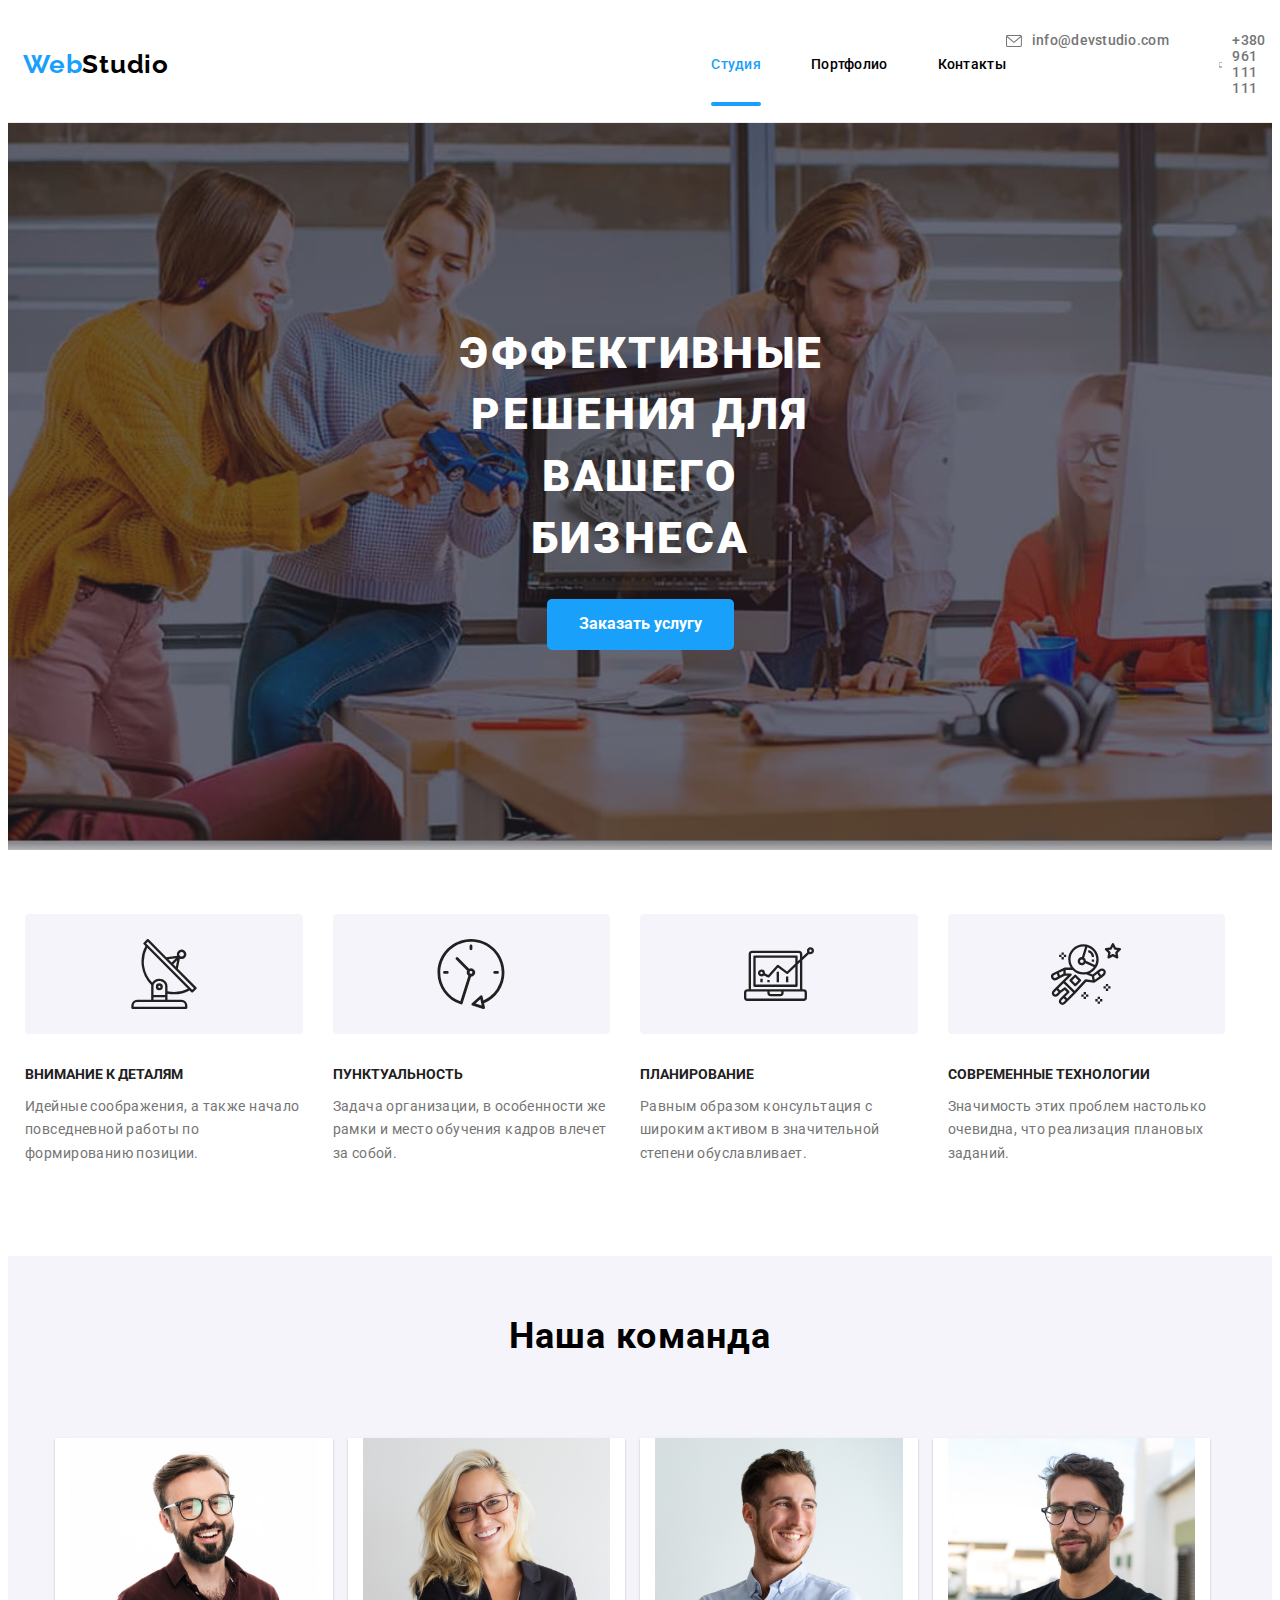
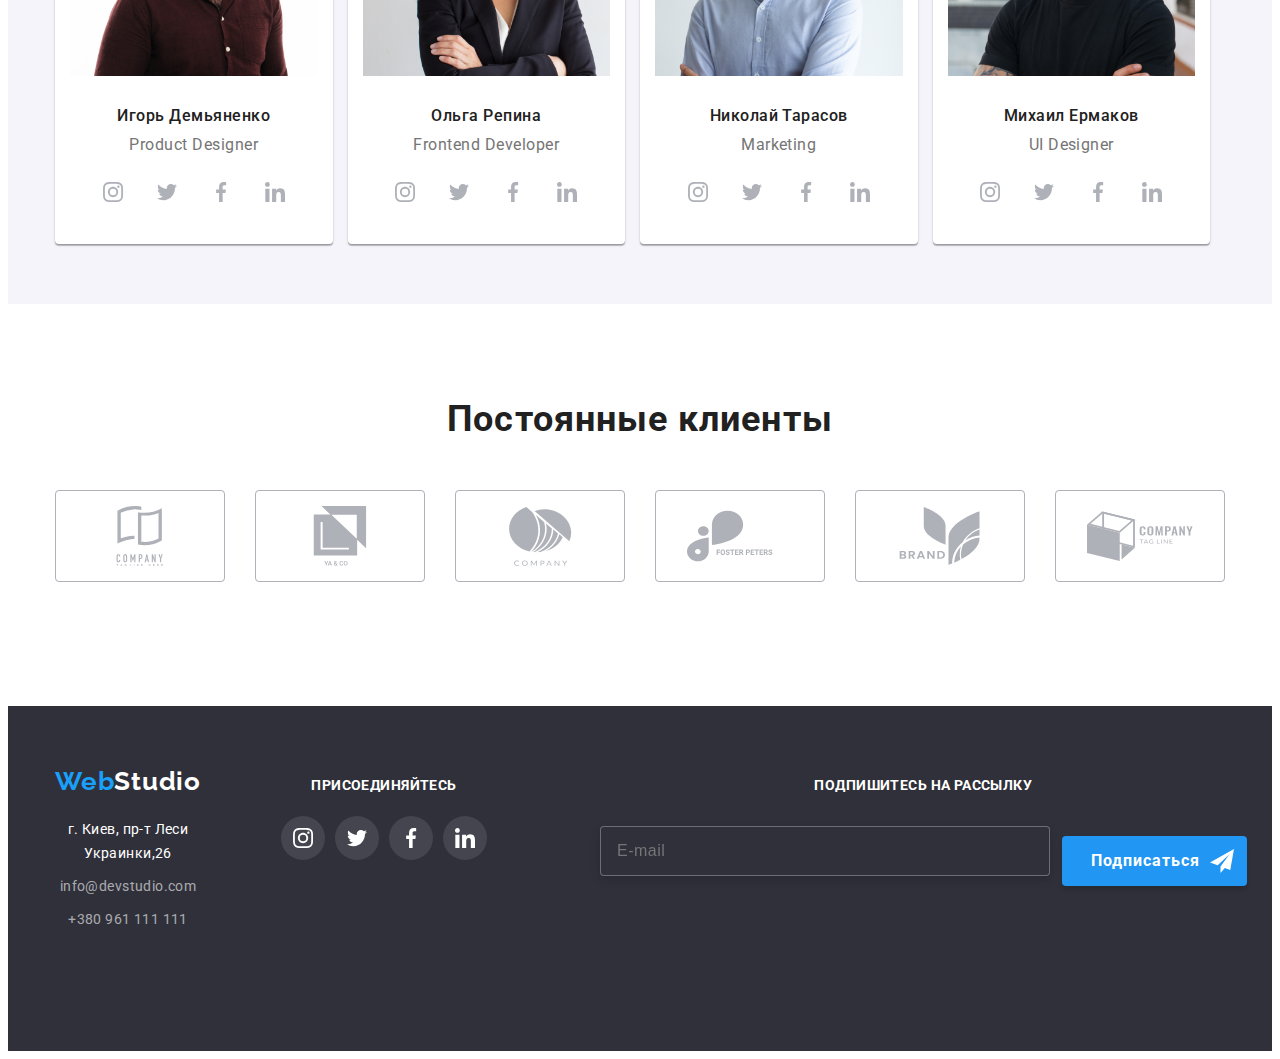
==== index.html @ 8a4a5162 "+" ====
<!DOCTYPE html>
<html lang="ru">

<head>
    <meta charset="UTF-8">
    <meta http-equiv="X-UA-Compatible" content="IE=edge">
    <meta name="viewport" content="width=device-width, initial-scale=1.0">
    <title>Document</title>
    <link rel="preconnect" href="https://fonts.googleapis.com">
    <link rel="preconnect" href="https://fonts.gstatic.com" crossorigin>
    <link
        href="https://fonts.googleapis.com/css2?family=Raleway:wght@700&family=Roboto:wght@400;500;700;900&display=swap"
        rel="stylesheet">
    <link rel="stylesheet" href="https://cdnjs.cloudflare.com/ajax/libs/modern-normalize/1.1.0/modern-normalize.min.css"
        integrity="sha512-wpPYUAdjBVSE4KJnH1VR1HeZfpl1ub8YT/NKx4PuQ5NmX2tKuGu6U/JRp5y+Y8XG2tV+wKQpNHVUX03MfMFn9Q=="
        crossorigin="anonymous" referrerpolicy="no-referrer" />
        
        <link rel="stylesheet" href="css/main.min.css">
</head>

<body>
    <!--Шапка сайта-->
    <header class="header">
        <div class="container header__container">
            <div class="mobile__logo">
             <a class="site-nav__logo" href="">Web<span class="site-nav__name">Studio</span></a>
             <button type="button" class="header__menu is__open" data-menu-open>
                 <svg width="40" height="40"> 
                    
                     <use class="header__symbol" href="./images/symboleight.svg#icon-menu_40px">

                     </use>
                 </svg>

             </button>
            </div>
        </div>
        
                
             <nav class="site-nav">
                <ul class="site-nav__list">
                    <li class="site-nav__item"><a class="site-nav__link current" href="./index.html">Студия</a></li>
                    <li class="site-nav__item"><a class="site-nav__link" href="./portfolio.html">Портфолио</a></li>
                    <li class="site-nav__item"><a class="site-nav__link" href="./contacts.html">Контакты</a></li>
                </ul>
            </nav>
            <ul class="contacts">
             <li class="contacts__item"><a class="contacts__link" href="mailto:">
                 <svg class="contacts__envelope">
                        <use href="./images/icon.svg#icon-envelope"></use>
                    </svg>
                    info@devstudio.com</a></li>
                <li class="contacts__item"><a class="contacts__link" href="tel:+380961111111">
                    <svg class="contacts__icon">
                            <use href="./images/icon.svg#icon-smartphone"></use>
                        </svg>
                        +380 961 111 111</a></li>
            </ul>
        
        </div>
        <div class="backdrop__menu is-hidden" data-menu>
            <div class="modal__menu">
        
                <button type="button" class="menu__close" data-menu-close>
                    <svg class="menu__icon">
                        <use href="./images/new.svg#icon-close">
        
                        </use>
        
                    </svg>
                </button>
        
                <div class="menu" id="menu" data-menu>
                    <ul class="menu__list">
                        <li class="menu__item"><a class="menu__link current" href="./index.html">Студия</a></li>
                        <li class="menu__item"><a class="menu__link" href="./portfolio.html">Портфолио</a></li>
                        <li class="menu__item"><a class="menu__link" href="./contacts.html">Контакты</a></li>
                    </ul>
        
                    <ul class="mobile__contacts">
        
                        <li class="mobile__item"><a class="mobile__link" href="tel:+380961111111">
        
                                +380 961 111 111</a></li>
                        <li class="mail__item"><a class="mail__link" href="mailto:">
        
                                info@devstudio.com</a></li>
                    </ul>
                    <ul class="network__list">
                        <li class="network__item"><a class="network__link" href="#"> Instagram
        
                            </a></li>
                        <li class="network__item"><a class="network__link" href="#"> Twitter
        
                            </a></li>
                        <li class="network__item"><a class="network__link" href="#"> Facebook
        
                            </a></li>
                        <li class="network__item"><a class="network__link" href="#"> LinkedIn
        
                            </a></li>
                    </ul>
        
                </div>
            </div>
    </header>
    <main>
   
        <section class="slogan">
            <h1 class="slogan__name"> эффективные решения для вашего бизнеса</h1>
            <button class="button" data-modal-open type="button">Заказать услугу</button>
            <div class="backdrop is-hidden" data-modal>
            <div class="modal">
                <button class="close" data-modal-close type="button">
                 <svg class="modal__close">
                     <use href="./images/new.svg#icon-close">

                     </use>

                 </svg> 
                </button>
                <form class="form">
                    <div class="form__div">
                        <h3 class="form__name">Оставьте свои данные, мы вам перезвоним </h3>
                        <ul class="form__list">
                            <li class="form__item">
                            <label for="name" class="form__label">Имя</label>  
               <span class="form__span">  
                   <input type="text" name="name" id="name" class="form__input"/>
                <svg class="form__icon login">
                    <use href="./images/symbol.svg#icon-name">
                
                    </use>
                 </svg></span>
                            </li>
                <li class="form__item">
                    <label for="tel" class="form__label">Телефон</label>
                    <span class="form__span"> 
                        <input type="tel" name="tel" id="tel" class="form__input"/>
                <svg class="form__icon tell">
                    <use href="./images/symbol.svg#icon-tell">
                
                    </use>
                </svg></span>
                </li>
                <li class="form__item">
                    <label for="mail" class="form__label">Почта</label>
                    <span class="form__span"> 
                        <input type="email" name="mail" id="mail" class="form__input"/>
                <svg class="form__icon mail">
                    <use href="./images/symbol.svg#icon-mail">
                
                    </use>
                </svg></span>
                </li>
                <li class="form__item">
                    <label for="name" class="form__label">Комментарий</label>
                    
                <textarea name="feedback" rows="5" placeholder="Введите текст" class="form__text"></textarea>
            
                
                </li>
                <li class="form__item">
                    <label class="form__checkbox">
                    <input class="form__check" type="checkbox" name="topic" value="Соглашаюсь с рассылкой и принимаю Условия договора" /> 
                    <span class="icon__okay">
                    
                    </span>Соглашаюсь с рассылкой и принимаю <a class="form__doc" href="#">Условия договора</a></label>
                     
               </li>
                
                </ul>
                </div>
                <button type="submit" class="form__button">Отправить</button>
                </form>
            </div>    

            </div>
    </section>
    
        <section class="peculiarities">
            <div class="container">
                <h2 class="peculiarities__name">Особенности</h2>
                <ul class="peculiarities__list">
                    <li class="peculiarities__item "> 
                        <div class="peculiarities__thumb">
                            <svg class="peculiarities__icon">
                                <use href="./images/icon.svg#icon-antenna"></use>
                            </svg>
                        </div>
                        <h3 class="peculiarities__titlle">Внимание к деталям</h3>
                        <p class="peculiarities__text">Идейные соображения, а также начало повседневной работы по
                            формированию позиции.</p>
                    </li>
                    <li class="peculiarities__item ">
        
                        <div class="peculiarities__thumb">
                                <svg class="peculiarities__icon">
                                    <use href="./images/icon.svg#icon-clock"></use>
                                </svg>
                        </div>
                        <h3 class="peculiarities__titlle">Пунктуальность</h3>
                        <p class="peculiarities__text">Задача организации, в особенности же рамки и место
                            обучения кадров влечет за собой.</p>
                    </li>
                    <li class="peculiarities__item">
                        <div class="peculiarities__thumb"> 
                                <svg class="peculiarities__icon">
                                    <use href="./images/icon.svg#icon-diagram"></use>
                                </svg>
                        </div>
                        <h3 class="peculiarities__titlle">Планирование</h3>
                        <p class="peculiarities__text">Равным образом консультация с широким активом в
                            значительной степени обуславливает.</p>
                    </li>
                    <li class="peculiarities__item">
                        <div class="peculiarities__thumb">
                                <svg class="peculiarities__icon">
                                    <use href="./images/icon.svg#icon-astronaut"></use>
                                </svg>
                        </div>
                        <h3 class="peculiarities__titlle"> Современные технологии </h3>
                        <p class="peculiarities__text">Значимость этих проблем настолько очевидна, что реализация
                            плановых заданий.</p>
                    </li>
                </ul>
            </div>
        </section>

        
        <section class="applications">
            <div class="container">
                <h2 class="applications__titlle">Чем мы занимаемся</h2>
                <ul class="applications__list">
                    <li class="applications__item">
                        <div class="applications__image">
                            <img src="./images/photo.jpg" alt="" width="370" />
                           <div class="applications__label"> 
                               <p class="applications__text">Десктопные приложения</p></div>
                        </div>
                    </li>
                    <li class="applications__item">
                        <div class="applications__image">
                            <img src="./images/photot.jpg" alt="" width="370" />
                            
                        <div class="applications__label">
                             <p class="applications__text">Мобильные приложения</p></div>
                        </div>
                    </li>

                    <li class="applications__item">
                        <div class="applications__image">
                            <img src="./images/photon.jpg" alt="" width="370" />
                            
                        <div class="applications__label">  
                             <p class="applications__text">Дизайнерские решения</p></div>
                        </div>
                    </li>
                </ul>
            </div>
        </section>
        <!--Наша команда-->
        <section class="team">
            <div class="container">

            <h2 class="team__name">Наша команда</h2>
            
            <ul class="team__list">
                <li class="team__item">
            
                    <div class="team__thumb">
                        <img src="./images/photoon.jpg" alt="" width="270" />
                    </div>
                    <div class="team__card">
                        <h3 class="team__desk">Игорь Демьяненко</h3>
                        <p class="team__text">Product Designer</p>
                        <ul class="team__catalog">
                            <li class="link__note">
                                <a class="team__link" href="#">
                               <svg class="team__icon">
                               <use href="./images/icon.svg#icon-instagram-1">
            
                               </use>
                               </svg>
                               </a></li>
                            <li class="link__note">
                                <a class="team__link" href="#">
                                <svg class="team__icon">
                                <use href="./images/icon.svg#icon-twitter-1">
            
                                </use>
                                </svg>
                                </a></li>
                            <li class="link__note">
                                <a class="team__link" href="#">
                                <svg class="team__icon">
                                <use href="./images/icon.svg#icon-facebook-1">
            
                                </use>
                                </svg>
                                </a></li>
                            <li class="link__note">
                                <a class="team__link" href="#">
                                <svg class="team__icon">
                                <use href="./images/icon.svg#icon-linkedin-1">
            
                                </use>
                                </svg>
                                </a></li>
                        </ul>
                    </div>
            
                <li class="team__item">
            
                    <div class="team__thumb">
                        <img src="./images/phototw.jpg" alt="" width="270" />
                    </div>
                    <div class="team__card">
                        <h3 class="team__desk">Ольга Репина</h3>
                        <p class="team__text">Frontend Developer</p>
                        <ul class="team__catalog">
                            <li class="link__note">
                                <a class="team__link" href="#">
                                <svg class="team__icon">
                                 <use href="./images/icon.svg#icon-instagram-1">
            
                                 </use>
                                </svg>
                                </a></li>
                            <li class="link__note">
                                <a class="team__link" href="#">
                                <svg class="team__icon">
                                <use href="./images/icon.svg#icon-twitter-1">
            
                                </use>
                                </svg>
                                </a></li>
                            <li class="link__note">
                                <a class="team__link" href="#">
                                <svg class="team__icon">
                                <use href="./images/icon.svg#icon-facebook-1">
            
                                 </use>
                                </svg>
                                </a></li>
                            <li class="link__note">
                                <a class="team__link" href="#">
                                    <svg class="team__icon">
                                        <use href="./images/icon.svg#icon-linkedin-1">
            
                                        </use>
                                    </svg>
                                </a></li>
                        </ul>
                    </div>
            
            
                </li>
                <li class="team__item">
                    <div class="team__thumb">
                        <img src="./images/phototn.jpg" alt="" width="270" />
                    </div>
                    <div class="team__card">
                        <h3 class="team__desk">Николай Тарасов</h3>
                        <p class="team__text">Marketing</p>
                        <ul class="team__catalog">
                            <li class="link__note">
                                <a class="team__link" href="#">
                                <svg class="team__icon">
                                <use href="./images/icon.svg#icon-instagram-1">
            
                                </use>
                                </svg>
                                </a></li>
                            <li class="link__note">
                                <a class="team__link" href="#">
                                <svg class="team__icon">
                                <use href="./images/icon.svg#icon-twitter-1">
            
                                </use>
                                </svg>
                                </a></li>
                            <li class="link__note">
                                <a class="team__link" href="#">
                                <svg class="team__icon">
                                <use href="./images/icon.svg#icon-facebook-1">
            
                                 </use>
                                </svg>
                                </a></li>
                            <li class="link__note">
                                <a class="team__link" href="#">
                                <svg class="team__icon">
                                 <use href="./images/icon.svg#icon-linkedin-1">
            
                                </use>
                                </svg>
                                </a></li>
                        </ul>
                    </div>
            
                </li>
                <li class="team__item">
                    <div class="team__thumb">
                        <img src="./images/photofo.jpg" alt="" width="270" />
                    </div>
                    <div class="team__card">
                        <h3 class="team__desk">Михаил Ермаков</h3>
                        <p class="team__text">UI Designer</p>
                        <ul class="team__catalog">
                            <li class="link__note">
                                <a class="team__link" href="#">
                                    
                                <svg class="team__icon">
                                <use href="./images/icon.svg#icon-instagram-1">
            
                                </use>
                                </svg>
                                </a></li>
                            <li class="link__note">
                                <a class="team__link" href="#">
                                <svg class="team__icon">
                                <use href="./images/icon.svg#icon-twitter-1">
            
                                </use>
                                </svg>
                                </a></li>
                            <li class="link__note">
                                <a class="team__link" href="#">
                                <svg class="team__icon">
                                <use href="./images/icon.svg#icon-facebook-1">
            
                                </use>
                                </svg>
                                </a></li>
                            <li class="link__note">
                                <a class="team__link" href="#">
                                    <svg class="team__icon">
                                        <use href="./images/icon.svg#icon-linkedin-1">
                                        </use>
                                    </svg>
                                </a></li>
                        </ul>
                    </div>
                </li>
            </ul>
            </div>
            </section>
          
                <section class="clients">
                    <div class="container">
                <h2 class="clients__name">Постоянные клиенты</h2>
                <ul class="clients__list">
                    <li class="clients__item"> 
                        <a class="clients__link" href="#"> 
                        <svg class="clients__icon"> 
                        <use href="./images/icon.svg#icon-group-1"></use>
                        </svg></a>
                    </li>
                    <li class="clients__item">
                            <a class="clients__link" href="#">
                                <svg class="clients__icon">
                                    <use href="./images/icon.svg#icon-group-2"></use>
                                </svg></a>
                    </li>
                    
                    <li class="clients__item"> 
                        <a class="clients__link" href="#">
                            <svg class="clients__icon">
                                <use href="./images/icon.svg#icon-group-3"></use>
                            </svg></a>
                    </li>
                    <li class="clients__item">
                            <a class="clients__link" href="#">
                                <svg class="clients__icon">
                                    <use href="./images/icon.svg#icon-group-4"></use>
                                </svg></a>
                    </li>

                    <li class="clients__item">
                            <a class="clients__link" href="#">
                                <svg class="clients__icon">
                                    <use href="./images/icon.svg#icon-group-5"></use>
                                </svg></a>
                    </li>

                    <li class="clients__item">
                        
                            <a class="clients__link" href="#">
                                <svg class="clients__icon">
                                    <use href="./images/icon.svg#icon-group-6"></use>
                                </svg></a>
                        
                    </li>

                </ul>
            
            </div></section>
        
    </main>
    <!---->
    <footer class="footer">
        <div class="container footer__box">
           <div class="footer__content"> 
               <a class="footer__logo" href="">Web<span class="footer__name">Studio</span></a>
            <ul class="footer__desk">
                <li class=" footer__item"><a class="footer__map" href="https://goo.gl/maps/biE6AmLVYoVUKn4D6" target="_blank"
                        rel="noreferrer noopener">г. Киев, пр-т Леси Украинки,26</a></li>
                <li class=" footer__item"><a class="footer__link" href="mailto:">info@devstudio.com</a></li>
                <li class=" footer__item"><a class="footer__link" href="tel:+380961111111">+380 961 111 111</a></li>
            </ul>
        </div>
           <div class="footer__add">
             <h3 class="footer__titlle">присоединяйтесь</h3>
             <ul class="footer__catalog">
               
                <li class="footer__list"> 
                   
                    <a class="footer__note" href=""> 
                    <svg class="footer__icon">
                        <use href="./images/icon.svg#icon-instagram">
                        </use>
                    </svg>
                    </a>
                </li>
                <li class="footer__list"> 
                    <a class="footer__note" href="">
                        <svg class="footer__icon">
                            <use href="./images/icon.svg#icon-twitter">
                            </use>
                        </svg>
                    </a>
                
                </li>
                <li class="footer__list"> 
                    <a class="footer__note" href="">
                        <svg class="footer__icon">
                            <use href="./images/icon.svg#icon-facebook">
                            </use>
                        </svg>
                    </a>
                
                    
                </li>
                <li class="footer__list"> 
                    <a class="footer__note" href="">
                        <svg class="footer__icon">
                            <use href="./images/icon.svg#icon-linkedin">
                            </use>
                        </svg>
                    </a>
                
                </li>
            </ul></div> 
            <div class="footer__form">
                 <h3 class="footer__titlle form">Подпишитесь на рассылку </h3>
                       <form class="footer__blank">
                            <label for="mail" class="footer__label" ></label>
                            <input name="email" placeholder="E-mail" class="footer__input"/>  
                             <button type="submit" class="footer__button">Подписаться
                        <svg class="icon__fly">
                            <use href="./images/symbol.svg#icon-fly">
                            </use>
                        </svg>
                    </button>
                </form>
                </div>
      
        </div>
    </footer>

<script src="./js/modal.js"></script>
<script src="./js/menu.js"></script>
</body>

</html>
---- css/main.min.css ----
:root{--primary-text-color: rgba(0, 0, 0, 0.8);--titlle-text-color: #000000;--accent-color: #18a0fb;--primary-white-color: #ffffff;--team-color: #757575;--contacts-color: rgba(255, 255, 255, 0.6);--text-leng: 'Roboto', sans-serif;--secondary-text: 'Raleway', sans-serif;--button-color: #f5f4fa;--footer-color: #2f303a;--section-color: #e5e5e5;--outline-color: #eeeeee;--color-word: #212121;--gradient-color: rgba (196 196 196 1);--card-set-gap: 20px;--card-shadow: 0px 3px 1px rgba(0, 0, 0, 0.1), 0px 1px 2px rgba(0, 0, 0, 0.08),
    0px 2px 2px rgba(0, 0, 0, 0.12);--background: rgba(47, 48, 58, 0.4);--timing-fuction: cubic-bezier(0.4, 0, 0.2, 1)}h1,h2,h3,h4,p,ul{margin:0;padding:0}img{display:block;max-width:100%}html{-webkit-box-sizing:border-box;box-sizing:border-box}*,*::before,*::after{-webkit-box-sizing:inherit;box-sizing:inherit}body{font-family:var(--text-leng)}.header{border-bottom:1px solid #ececec;padding-bottom:25px;padding-top:25px;position:relative}@media screen and (min-width: 768px){.header{display:-webkit-box;display:-ms-flexbox;display:flex;-webkit-box-align:center;-ms-flex-align:center;align-items:center}}@media screen and (min-width: 768px){.header .header__container{display:-webkit-box;display:-ms-flexbox;display:flex;-webkit-box-align:center;-ms-flex-align:center;align-items:center}}.container{padding-left:15px;padding-right:15px;margin:0 auto}@media screen and (min-width: 480px){.container{width:480px}}@media screen and (min-width: 768px){.container{width:768px}}@media screen and (min-width: 1200px){.container{width:1200px}}.mobile__logo{display:-webkit-box;display:-ms-flexbox;display:flex;-webkit-box-pack:justify;-ms-flex-pack:justify;justify-content:space-between}.site-nav{display:none}@media screen and (min-width: 768px){.site-nav{display:block}}.site-nav__logo{text-decoration:none;font-family:var(--secondary-text);font-weight:bold;font-size:26px;line-height:1.2;letter-spacing:0.03em;color:var(--accent-color)}@media screen and (min-width: 768px){.site-nav__logo{margin-right:93px}}.site-nav__name{color:var(--titlle-text-color);display:-webkit-inline-box;display:-ms-inline-flexbox;display:inline-flex;-ms-flex-pack:distribute;justify-content:space-around}@media screen and (min-width: 768px){.site-nav__list{list-style:none;text-decoration:none;font-weight:500;font-size:14px;line-height:1.14;letter-spacing:0.02em;display:-webkit-box;display:-ms-flexbox;display:flex;-webkit-box-align:center;-ms-flex-align:center;align-items:center}}.site-nav__item:not(:last-child){margin-right:50px;margin-left:auto}@media screen and (min-width: 480px){.site-nav__link.current{position:relative;color:var(--accent-color)}}@media screen and (min-width: 480px){.site-nav__link.current::after{position:absolute;left:0;bottom:-34px;content:'';display:block;background-color:var(--accent-color);border-radius:2px;width:100%;height:4px}}.site-nav__link{text-decoration:none;font-weight:500;font-size:14px;line-height:1.14;letter-spacing:0.02em;color:var(--titlle-text-color);-webkit-transition:color 250ms cubic-bezier(0.4, 0, 0.2, 1);transition:color 250ms cubic-bezier(0.4, 0, 0.2, 1)}.site-nav__link:hover,.site-nav__link:focus{color:var(--accent-color)}.contacts{list-style:none;font-weight:500;font-size:14px;line-height:1.14;letter-spacing:0.02em;display:none}@media screen and (min-width: 768px){.contacts{display:block;margin-left:auto}}@media screen and (min-width: 1200px){.contacts{display:-webkit-box;display:-ms-flexbox;display:flex}}.contacts__item:not(:last-child){margin-bottom:10px}@media screen and (min-width: 1200px){.contacts__item:not(:last-child){margin-right:50px;margin-bottom:0}}.contacts__envelope{width:16px;height:12px;margin-right:10px;fill:var(--team-color);-webkit-transition:fill 250ms cubic-bezier(0.4, 0, 0.2, 1);transition:fill 250ms cubic-bezier(0.4, 0, 0.2, 1)}.contacts__icon{width:10px;height:16px;margin-right:10px;fill:var(--team-color);-webkit-transition:color 250ms cubic-bezier(0.4, 0, 0.2, 1);transition:color 250ms cubic-bezier(0.4, 0, 0.2, 1)}.contacts__link:hover svg,.contacts__link:focus{fill:#2196f3}.contacts__link{text-decoration:none;font-weight:500;font-size:14px;line-height:1.14;letter-spacing:0.02em;color:var(--team-color);display:-webkit-box;display:-ms-flexbox;display:flex;-webkit-box-align:center;-ms-flex-align:center;align-items:center;-webkit-transition:color 250ms cubic-bezier(0.4, 0, 0.2, 1);transition:color 250ms cubic-bezier(0.4, 0, 0.2, 1)}.contacts__link:hover,.contacts__link:focus{color:var(--accent-color)}.header__menu{border:none;background-color:transparent;padding:0}@media screen and (min-width: 768px){.header__menu{display:none}}.menu{padding:20px;text-align:center;font-size:20px;height:796px;background:#ffffff;-webkit-box-shadow:0px 4px 8px rgba(0,0,0,0.04),0px 2px 4px rgba(0,0,0,0.08),0px 1px 3px rgba(0,0,0,0.16);box-shadow:0px 4px 8px rgba(0,0,0,0.04),0px 2px 4px rgba(0,0,0,0.08),0px 1px 3px rgba(0,0,0,0.16);top:100%;left:0;width:100vw;height:100vh}.menu.is__open{display:block}.menu__list{margin-top:28px;font-size:40px;line-height:47px;text-align:center;letter-spacing:0.02em;color:#2196f3}.menu__item{list-style:none;font-size:40px;line-height:47px;text-align:center;letter-spacing:0.02em;color:#212121}.menu__item:not(:last-child){margin-bottom:32px}.menu__link{font-size:40px;line-height:47px;text-align:center;letter-spacing:0.02em;text-decoration:none;color:#212121}.menu__link.current{color:#2196f3}.mobile__item{list-style:none;margin-top:200px;margin-bottom:32px}.mobile__link{text-decoration:none;font-size:34px;line-height:40px;letter-spacing:0.02em;color:#2196f3;text-decoration:none}.mail__item{margin-bottom:64px;list-style:none}.mail__link{font-weight:500;font-size:24px;line-height:28px;letter-spacing:0.02em;text-decoration:none;color:#757575}.network__list{display:-webkit-box;display:-ms-flexbox;display:flex}.network__item{list-style:none;margin-left:20px}.network__link{text-decoration:none;font-size:18px;line-height:22px;letter-spacing:0.02em;color:#2196f3}.backdrop__menu{position:fixed;top:0;left:20%;background-color:#FFFFFF;opacity:1;visibility:visible;pointer-events:initial;-webkit-transition:opacity 250ms cubic-bezier(0.4, 0, 0.2, 1),visibility 250ms cubic-bezier(0.4, 0, 0.2, 1);transition:opacity 250ms cubic-bezier(0.4, 0, 0.2, 1),visibility 250ms cubic-bezier(0.4, 0, 0.2, 1)}@media screen and (min-width: 768px){.backdrop__menu{display:none}}.modal__menu{width:450px;height:780px}@media screen and (min-width: 768px){.modal__menu{display:none}}.backdrop__menu.is-hidden{opacity:0;pointer-events:none;visibility:hidden}@media screen and (min-width: 768px){.backdrop__menu.is-hidden{display:none}}.menu__button{width:40px;height:40px;border:none;padding:0}@media screen and (min-width: 768px){.menu__button{display:none}}.menu__close{width:40px;height:40px;position:absolute;top:8px;right:8px;height:30px;width:30px;border:none;display:-webkit-box;display:-ms-flexbox;display:flex;-webkit-box-pack:center;-ms-flex-pack:center;justify-content:center;-webkit-box-align:center;-ms-flex-align:center;align-items:center;background-color:var(--primary-white-color);-webkit-transition:fill 250ms cubic-bezier(0.4, 0, 0.2, 1);transition:fill 250ms cubic-bezier(0.4, 0, 0.2, 1)}.menu__close:hover svg,.menu__close:focus svg{fill:var(--accent-color)}.menu__icon{fill:var(--titlle-text-color);width:18px;height:18px;-webkit-transition:fill 250ms cubic-bezier(0.4, 0, 0.2, 1);transition:fill 250ms cubic-bezier(0.4, 0, 0.2, 1)}.button{cursor:pointer;background:var(--accent-color);font-family:inherit;font-weight:bold;font-size:16px;line-height:1.9;-webkit-box-align:center;-ms-flex-align:center;align-items:center;text-align:center;color:var(--primary-white-color);border-radius:5px;padding-top:10px;padding-bottom:10px;padding-left:32px;padding-right:32px;border:none}.backdrop{position:fixed;top:0;left:0;width:100%;height:100%;background-color:rgba(0,0,0,0.2);-webkit-transition:opacity 250ms cubic-bezier(0.4, 0, 0.2, 1),visibility 250ms cubic-bezier(0.4, 0, 0.2, 1);transition:opacity 250ms cubic-bezier(0.4, 0, 0.2, 1),visibility 250ms cubic-bezier(0.4, 0, 0.2, 1)}.backdrop.is-hidden{opacity:0;pointer-events:none;visibility:hidden}.slogan{text-align:center;background:-webkit-gradient(linear, left top, right top, from(var(--background)), to(var(--background))),url("../images/header.jpg");background:linear-gradient(to right, var(--background), var(--background)),url("../images/header.jpg");background-repeat:no-repeat;background-position:center;background-size:cover}@media screen and (min-width: 1200px){.slogan{padding-top:200px;padding-bottom:200px}}.slogan__name{text-transform:uppercase;font-family:var(--text-leng);font-weight:900;font-size:26px;line-height:1.61;text-align:center;color:var(--primary-white-color);margin:0 auto;width:360px;margin-bottom:30px;letter-spacing:0.06em}@media screen and (min-width: 768px){.slogan__name{font-size:26px;line-height:42px}}@media screen and (min-width: 1200px){.slogan__name{font-size:44px;line-height:1.4}}.modal{position:absolute;-webkit-transform:translate(-50%, -50%);transform:translate(-50%, -50%);background-color:var(--primary-white-color);border-radius:4px;width:450px;height:609px;left:50%;top:50%;padding:40px}@media screen and (min-width: 768px){.modal{position:absolute;padding:40px;width:528px;height:581px;top:50%;left:50%}}.close{position:absolute;top:8px;right:8px;height:30px;width:30px;border-radius:50%;border:1px solid rgba(0,0,0,0.1);display:-webkit-box;display:-ms-flexbox;display:flex;-webkit-box-pack:center;-ms-flex-pack:center;justify-content:center;-webkit-box-align:center;-ms-flex-align:center;align-items:center;background-color:var(--primary-white-color);-webkit-transition:border 250ms cubic-bezier(0.4, 0, 0.2, 1);transition:border 250ms cubic-bezier(0.4, 0, 0.2, 1)}.close:hover,.close:focus{border:1px solid var(--accent-color)}.close:hover svg,.close:focus svg{fill:var(--accent-color)}.modal__close{fill:var(--titlle-text-color);width:18px;height:18px;-webkit-transition:fill 250ms cubic-bezier(0.4, 0, 0.2, 1);transition:fill 250ms cubic-bezier(0.4, 0, 0.2, 1)}.form{width:100%;height:100%}.form__name{margin-bottom:12px;size:20px;line-height:1.15;letter-spacing:0.03em;text-align:center}.form__list{list-style:none}.form__item{position:relative;display:-webkit-box;display:-ms-flexbox;display:flex;-webkit-box-orient:vertical;-webkit-box-direction:normal;-ms-flex-direction:column;flex-direction:column}.form__item:not(:last-child){margin-bottom:10px}.form__checkbox{margin-top:10px;margin-bottom:30px}.form__span{position:relative}.form__label{text-align:left;font-size:12px;line-height:1.17;letter-spacing:0.01em;color:#757575;margin-bottom:4px}.form__icon{position:absolute;display:inline-block;top:50%;left:15px;fill:#212121;-webkit-transform:translateY(-50%);transform:translateY(-50%);-webkit-transition:fill 250ms cubic-bezier(0.4, 0, 0.2, 1);transition:fill 250ms cubic-bezier(0.4, 0, 0.2, 1)}.login{width:12px;height:12px}.tell{width:13px;height:13px}.mail{width:15px;height:12px}.form__okey{width:16px;height:15px;margin-left:52px}.form__label:focus-within>.form-icon{fill:#18a0fb}.form__input:focus-within{border:1px solid #18a0fb}.form__input{width:370px;height:40px;border:1px solid rgba(33,33,33,0.2);-webkit-box-sizing:border-box;box-sizing:border-box;border-radius:4px;padding-left:42px;-webkit-transition:border 250ms cubic-bezier(0.4, 0, 0.2, 1);transition:border 250ms cubic-bezier(0.4, 0, 0.2, 1)}.form__input:hover ~ .form__icon,.form__input:focus ~ .form__icon{fill:#18a0fb;-webkit-transition:fill 250ms cubic-bezier(0.4, 0, 0.2, 1);transition:fill 250ms cubic-bezier(0.4, 0, 0.2, 1)}.form__input:hover,.form__input:focus{border:1px solid #18a0fb;-webkit-transition:border 250ms cubic-bezier(0.4, 0, 0.2, 1);transition:border 250ms cubic-bezier(0.4, 0, 0.2, 1);outline:none}.form__text{resize:none;border:1px solid rgba(33,33,33,0.2);-webkit-box-sizing:border-box;box-sizing:border-box;border-radius:4px;width:370px;height:120px;font-size:12px;line-height:1.16;letter-spacing:0.01em;color:rgba(117,117,117,0.5);padding-top:12px;padding-bottom:12px;padding-left:16px;padding-right:16px;-webkit-transition:border 250ms cubic-bezier(0.4, 0, 0.2, 1);transition:border 250ms cubic-bezier(0.4, 0, 0.2, 1)}.form__text:hover,.form__text:focus{border:1px solid #18a0fb;-webkit-transition:border 250ms cubic-bezier(0.4, 0, 0.2, 1);transition:border 250ms cubic-bezier(0.4, 0, 0.2, 1);outline:none}.form__check{width:1px;height:1px;margin:-1px;border:0;padding:0;clip:rect(0 0 0 0);overflow:hidden}.icon__okay{display:inline-block;width:16px;height:16px;border:2px solid #212121;border-radius:4px;margin-right:8px;background-repeat:no-repeat;background-position:center}.form__check:checked+.icon__okay{border-color:#18a0fb;background-color:#18a0fb;background-image:url("../images/okay.svg");background-size:contain;background-origin:content-box;-webkit-box-sizing:border-box;box-sizing:border-box}.form__check:focus+.icon__okay{border-color:#18a0fb;-webkit-transition:background-color 250ms cubic-bezier(0.4, 0, 0.2, 1),border-color 250ms cubic-bezier(0.4, 0, 0.2, 1),backgraund-image 250ms cubic-bezier(0.4, 0, 0.2, 1);transition:background-color 250ms cubic-bezier(0.4, 0, 0.2, 1),border-color 250ms cubic-bezier(0.4, 0, 0.2, 1),backgraund-image 250ms cubic-bezier(0.4, 0, 0.2, 1)}.form__button{padding-left:56px;padding-top:10px;padding-bottom:10px;padding-right:55px;background:var(--accent-color);color:var(--primary-white-color);-webkit-box-shadow:0px 4px 4px rgba(0,0,0,0.15);box-shadow:0px 4px 4px rgba(0,0,0,0.15);border-radius:4px;-webkit-transition:-webkit-box-shadow 250ms cubic-bezier(0.4, 0, 0.2, 1);transition:-webkit-box-shadow 250ms cubic-bezier(0.4, 0, 0.2, 1);transition:box-shadow 250ms cubic-bezier(0.4, 0, 0.2, 1);transition:box-shadow 250ms cubic-bezier(0.4, 0, 0.2, 1), -webkit-box-shadow 250ms cubic-bezier(0.4, 0, 0.2, 1);font-weight:bold;font-size:16px;line-height:30px;letter-spacing:0.06em;border:none}.form__doc{color:#18a0fb;font-size:14px;line-height:24px;letter-spacing:0.03em}.form__okay{width:696px;margin:0 auto;text-align:center}.peculiarities{padding-top:60px}@media screen and (min-width: 1200px){.peculiarities{padding-top:94px}}.peculiarities__name{line-height:1.7;color:rgba(0,0,0,0);position:absolute;width:1px;height:1px;margin:-1px;border:0;padding:0;white-space:nowrap;-webkit-clip-path:inset(100%);clip-path:inset(100%);clip:rect(0 0 0 0);overflow:hidden}.peculiarities-text{margin-left:30px}@media screen and (min-width: 1200px){.peculiarities-text{width:270px}}@media screen and (min-width: 768px){.peculiarities__list{display:-webkit-box;display:-ms-flexbox;display:flex;-ms-flex-wrap:wrap;flex-wrap:wrap;margin-left:-30px;margin-top:-30px}}@media screen and (min-width: 1200px){.peculiarities__list{display:-webkit-box;display:-ms-flexbox;display:flex}}.peculiarities__item{list-style:none;line-height:1.14;color:var(--titlle-text-color)}@media screen and (min-width: 768px){.peculiarities__item{width:calc(100% /2 - 30px)}}@media screen and (min-width: 1200px){.peculiarities__item{width:calc((100% - 90px)/4)}}.peculiarities__item:not(:last-child){margin-bottom:30px}@media screen and (min-width: 768px){.peculiarities__item:not(:last-child){margin-right:30px}}.peculiarities__thumb{height:120px;border-radius:4px;background-color:#f5f4fa;margin-bottom:30px;-webkit-box-align:center;-ms-flex-align:center;align-items:center;-webkit-box-pack:center;-ms-flex-pack:center;justify-content:center;display:-webkit-box;display:-ms-flexbox;display:flex}.peculiarities__icon{width:70px;height:70px;fill:#212121}.peculiarities__titlle{font-weight:bold;font-size:14px;line-height:1.5;text-transform:uppercase;color:var(--color-word);margin-bottom:10px;text-align:center}@media screen and (min-width: 768px){.peculiarities__titlle{text-align:start}}.peculiarities__text{font-size:14px;line-height:1.7;letter-spacing:0.03em;color:var(--team-color)}.applications{font-weight:bold;font-size:36px;line-height:1.16;text-align:center;letter-spacing:0.03em;padding-top:94px;padding-bottom:94px;display:none}.applications__titlle{font-weight:bold;font-size:36px;line-height:1.16;text-align:center;letter-spacing:0.03em;color:var(--color-word);margin-bottom:50px}.applications__image{position:relative}.applications__label{width:370px;height:70px;position:absolute;bottom:0;left:0;width:100%;padding-top:27px;padding-bottom:27px;background-color:rgba(47,48,58,0.8)}@media screen and (min-width: 480px){.applications__label{width:370px}}@media screen and (min-width: 768px){.applications__label{width:768px;display:-webkit-box;display:-ms-flexbox;display:flex;-webkit-box-pack:center;-ms-flex-pack:center;justify-content:center;-webkit-box-align:center;-ms-flex-align:center;align-items:center}}.applications__text{letter-spacing:0.03em;text-align:center;text-transform:uppercase;font-size:14px;color:var(--primary-white-color)}@media screen and (min-width: 768px){.applications__list{width:768px;list-style:none;display:-webkit-box;display:-ms-flexbox;display:flex}}.applications__item:not(:last-child){margin-right:30px}.team{padding-top:60px;margin-top:60px;background-color:var(--button-color)}.team__name{font-weight:bold;font-size:36px;line-height:1.16;letter-spacing:0.03em;width:300px;margin:auto;text-align:center;outline:1px;padding-left:0;margin-bottom:50px}.team__list{list-style:none;padding-bottom:60px}@media screen and (min-width: 768px){.team__list{display:-webkit-box;display:-ms-flexbox;display:flex}}.team__item{background-color:var(--primary-white-color);border-radius:0px 0px 4px 4px;-webkit-box-shadow:0px 1px 3px rgba(0,0,0,0.12),0px 1px 1px rgba(0,0,0,0.14),0px 2px 1px rgba(0,0,0,0.2);box-shadow:0px 1px 3px rgba(0,0,0,0.12),0px 1px 1px rgba(0,0,0,0.14),0px 2px 1px rgba(0,0,0,0.2);margin-top:30px}@media screen and (min-width: 768px){.team__item{width:calc((100% - 4*15px)/2);margin-right:15px}}.team__thumb{border-radius:5px;margin-left:15px;margin-right:15px;background-color:var(--primary-white-color);display:-webkit-box;display:-ms-flexbox;display:flex;-webkit-box-align:center;-ms-flex-align:center;align-items:center}.team__card{padding-top:30px;padding-bottom:30px}.team__desk{font-weight:500;font-size:16px;line-height:19px;text-align:center;letter-spacing:0.03em;color:var(--color-word);margin-bottom:10px}.team__text{font-weight:normal;font-size:16px;line-height:1.19;text-align:center;letter-spacing:0.03em;color:var(--team-color);margin-bottom:16px}.team__catalog{display:-webkit-box;display:-ms-flexbox;display:flex;-webkit-box-pack:center;-ms-flex-pack:center;justify-content:center;list-style:none}.link__note{width:44px;height:44px}.link__note:not(:last-child){margin-right:10px}.team__link{width:100%;height:100%;border-radius:50%;display:-webkit-box;display:-ms-flexbox;display:flex;-webkit-box-pack:center;-ms-flex-pack:center;justify-content:center;-webkit-box-align:center;-ms-flex-align:center;align-items:center;-webkit-transition:background-color 250ms cubic-bezier(0.4, 0, 0.2, 1);transition:background-color 250ms cubic-bezier(0.4, 0, 0.2, 1)}.team__link:hover svg,.team__link:focus svg{fill:#ffffff}.team__link:hover,.team__link:focus{background-color:#2196f3}.team__icon{width:20px;height:20px;fill:#afb1b8;-webkit-transition:fill 250ms cubic-bezier(0.4, 0, 0.2, 1);transition:fill 250ms cubic-bezier(0.4, 0, 0.2, 1)}.clients{padding-top:94px;padding-bottom:94px}.clients__list{list-style:none;display:-webkit-box;display:-ms-flexbox;display:flex;-ms-flex-wrap:wrap;flex-wrap:wrap}.clients__name{font-size:36px;text-align:center;letter-spacing:0.03em;color:var(--color-word);text-align:center;margin-bottom:50px}.clients__item:not(:last-child){margin-right:10px;margin-bottom:30px}@media screen and (min-width: 1200px){.clients__item:not(:last-child){margin-right:30px}}.clients__item{width:210px;height:92px}@media screen and (min-width: 1200px){.clients__item{width:170px}}.clients__link:hover,.clients__link:focus{border-color:#2196f3}.clients__link:hover svg,.clients__link:focus svg{fill:#2196f3}.clients__link{width:100%;height:100%;border:1px solid #afb1b8;border-radius:4px;display:-webkit-box;display:-ms-flexbox;display:flex;-webkit-box-align:center;-ms-flex-align:center;align-items:center;-webkit-box-pack:center;-ms-flex-pack:center;justify-content:center;-webkit-transition:border-color 250ms cubic-bezier(0.4, 0, 0.2, 1);transition:border-color 250ms cubic-bezier(0.4, 0, 0.2, 1)}.clients__icon{width:106px;height:60px;fill:#afb1b8;-webkit-transition:fill 250ms cubic-bezier(0.4, 0, 0.2, 1);transition:fill 250ms cubic-bezier(0.4, 0, 0.2, 1)}.footer{padding-top:60px;padding-bottom:60px;background-color:var(--footer-color)}@media screen and (min-width: 1200px){.footer__box{display:-webkit-box;display:-ms-flexbox;display:flex;-webkit-box-align:baseline;-ms-flex-align:baseline;align-items:baseline}}.footer__content{text-align:center;margin-bottom:60px}.footer__add{margin-bottom:60px;text-align:center}@media screen and (min-width: 1200px){.footer__add{margin-left:80px;margin-right:20px}}.footer__logo{text-decoration:none;font-family:var(--secondary-text);font-weight:bold;font-size:26px;line-height:1.2;letter-spacing:0.03em;color:var(--accent-color);margin-bottom:20px;display:block}.footer__desk{list-style:none}.footer__name{color:var(--primary-white-color)}.footer__map{text-decoration:none;font-weight:normal;font-size:14px;line-height:24px;letter-spacing:0.03em;color:var(--primary-white-color)}.footer__map:not(:last-child){margin-bottom:9px}.footer__link{text-decoration:none;font-weight:normal;font-size:14px;line-height:24px;letter-spacing:0.03em;color:var(--contacts-color)}.footer__item:not(:last-child){margin-bottom:9px}.footer__catalog{display:-webkit-box;display:-ms-flexbox;display:flex;list-style:none;-webkit-box-pack:center;-ms-flex-pack:center;justify-content:center}.footer__titlle{color:var(--primary-white-color);font-weight:bold;font-size:14px;line-height:1.5;text-transform:uppercase;letter-spacing:0.03em;margin-bottom:20px}.footer__list{width:44px;height:44px}.footer__list:not(:last-child){margin-right:10px}.footer__note{width:100%;height:100%;border-radius:50%;background:rgba(255,255,255,0.1);display:-webkit-box;display:-ms-flexbox;display:flex;-webkit-box-pack:center;-ms-flex-pack:center;justify-content:center;-webkit-box-align:center;-ms-flex-align:center;align-items:center;-webkit-transition:background-color 250ms cubic-bezier(0.4, 0, 0.2, 1);transition:background-color 250ms cubic-bezier(0.4, 0, 0.2, 1)}.footer__note:hover,.footer__note:focus{background-color:#2196f3}.footer__icon{width:20px;height:20px;fill:#ffffff;-webkit-transition:fill 250ms cubic-bezier(0.4, 0, 0.2, 1);transition:fill 250ms cubic-bezier(0.4, 0, 0.2, 1)}.footer__blank{list-style:none;-webkit-box-align:center;-ms-flex-align:center;align-items:center}@media screen and (min-width: 1200px){.footer__blank{display:-webkit-box;display:-ms-flexbox;display:flex}}.footer__form{text-align:center;margin-bottom:60px}@media screen and (min-width: 1200px){.footer__form{margin-left:93px}}.footer__input{width:450px;height:50px;background:#2f303a;border:1px solid rgba(255,255,255,0.3);-webkit-box-sizing:border-box;box-sizing:border-box;-webkit-filter:drop-shadow(0px 4px 4px rgba(0,0,0,0.15));filter:drop-shadow(0px 4px 4px rgba(0,0,0,0.15));border-radius:4px;font-size:16px;line-height:20px;letter-spacing:0.03em;padding-left:16px;color:rgba(255,255,255,0.6);display:-webkit-box;display:-ms-flexbox;display:flex;-webkit-box-align:center;-ms-flex-align:center;align-items:center}.footer__button{background-color:#2196f3;color:var(--primary-white-color);padding-left:29px;padding-right:13px;padding-top:10px;padding-bottom:10px;-webkit-box-shadow:0px 4px 4px rgba(0,0,0,0.15);box-shadow:0px 4px 4px rgba(0,0,0,0.15);border-radius:4px;font-weight:bold;margin-left:12px;letter-spacing:0.06em;font-size:16px;line-height:30px;cursor:pointer;font-family:inherit;border:none;font-weight:bold;margin-top:20px}@media screen and (min-width: 1200px){.footer__button{display:-webkit-box;display:-ms-flexbox;display:flex;-webkit-box-align:center;-ms-flex-align:center;align-items:center;text-align:center}}.icon__fly{width:24px;height:24px;margin-left:10px}.site-nav__link.current{position:relative;color:var(--accent-color)}.div-button{margin-right:5px}.works__link{text-decoration:none;display:block;-webkit-transition:-webkit-box-shadow 250ms cubic-bezier(0.4, 0, 0.2, 1);transition:-webkit-box-shadow 250ms cubic-bezier(0.4, 0, 0.2, 1);transition:box-shadow 250ms cubic-bezier(0.4, 0, 0.2, 1);transition:box-shadow 250ms cubic-bezier(0.4, 0, 0.2, 1), -webkit-box-shadow 250ms cubic-bezier(0.4, 0, 0.2, 1)}.works__link:hover,.works__link:focus{-webkit-box-shadow:0px 1px 1px rgba(0,0,0,0.12),0px 4px 4px rgba(0,0,0,0.06),1px 4px 6px rgba(0,0,0,0.16);box-shadow:0px 1px 1px rgba(0,0,0,0.12),0px 4px 4px rgba(0,0,0,0.06),1px 4px 6px rgba(0,0,0,0.16)}.visually-hidden{color:rgba(0,0,0,0);position:absolute;width:1px;height:1px;margin:-1px;border:0;padding:0;white-space:nowrap;-webkit-clip-path:inset(100%);clip-path:inset(100%);clip:rect(0 0 0 0);overflow:hidden}.works{padding-top:94px;padding-bottom:94px}.works__button{list-style:none;display:-webkit-box;display:-ms-flexbox;display:flex;margin-bottom:50px;-webkit-box-pack:center;-ms-flex-pack:center;justify-content:center}.button__portfolio{text-decoration:none;cursor:pointer;font-weight:normal}.button__porfolio:not(:last-child){margin-right:8px}.button__link{border:none;border-radius:4px;cursor:pointer;color:var(--color-word);background-color:var(--button-color);font-family:inherit;font-weight:500;font-size:16px;line-height:1.6;text-align:center;letter-spacing:0.03em;padding-left:22px;padding-right:22px;padding-top:6px;padding-bottom:6px;-webkit-transition:color 250ms cubic-bezier(0.4, 0, 0.2, 1),background-color 250ms cubic-bezier(0.4, 0, 0.2, 1),-webkit-box-shadow 250ms cubic-bezier(0.4, 0, 0.2, 1);transition:color 250ms cubic-bezier(0.4, 0, 0.2, 1),background-color 250ms cubic-bezier(0.4, 0, 0.2, 1),-webkit-box-shadow 250ms cubic-bezier(0.4, 0, 0.2, 1);transition:color 250ms cubic-bezier(0.4, 0, 0.2, 1),background-color 250ms cubic-bezier(0.4, 0, 0.2, 1),box-shadow 250ms cubic-bezier(0.4, 0, 0.2, 1);transition:color 250ms cubic-bezier(0.4, 0, 0.2, 1),background-color 250ms cubic-bezier(0.4, 0, 0.2, 1),box-shadow 250ms cubic-bezier(0.4, 0, 0.2, 1),-webkit-box-shadow 250ms cubic-bezier(0.4, 0, 0.2, 1)}.button__link:hover,.button__link:focus{color:var(--primary-white-color);background:var(--accent-color);-webkit-box-shadow:var(--card-shadow);box-shadow:var(--card-shadow)}.site-nav__link.current{position:relative;color:var(--accent-color)}.works__link{text-decoration:none;display:block;-webkit-transition:-webkit-box-shadow 250ms cubic-bezier(0.4, 0, 0.2, 1);transition:-webkit-box-shadow 250ms cubic-bezier(0.4, 0, 0.2, 1);transition:box-shadow 250ms cubic-bezier(0.4, 0, 0.2, 1);transition:box-shadow 250ms cubic-bezier(0.4, 0, 0.2, 1), -webkit-box-shadow 250ms cubic-bezier(0.4, 0, 0.2, 1)}.works__link:hover,.works__link:focus{-webkit-box-shadow:0px 1px 1px rgba(0,0,0,0.12),0px 4px 4px rgba(0,0,0,0.06),1px 4px 6px rgba(0,0,0,0.16);box-shadow:0px 1px 1px rgba(0,0,0,0.12),0px 4px 4px rgba(0,0,0,0.06),1px 4px 6px rgba(0,0,0,0.16)}.visually-hidden{color:rgba(0,0,0,0);position:absolute;width:1px;height:1px;margin:-1px;border:0;padding:0;white-space:nowrap;-webkit-clip-path:inset(100%);clip-path:inset(100%);clip:rect(0 0 0 0);overflow:hidden}.works{padding-top:94px;padding-bottom:94px}.works__button{list-style:none;display:-webkit-box;display:-ms-flexbox;display:flex;margin-bottom:50px;-webkit-box-pack:center;-ms-flex-pack:center;justify-content:center}.button__portfolio{text-decoration:none;cursor:pointer;font-weight:normal}.button__porfolio:not(:last-child){margin-right:8px}.button__link{border:none;border-radius:4px;cursor:pointer;color:var(--color-word);background-color:var(--button-color);font-family:inherit;font-weight:500;font-size:16px;line-height:1.6;text-align:center;letter-spacing:0.03em;padding-left:22px;padding-right:22px;padding-top:6px;padding-bottom:6px;-webkit-transition:color 250ms cubic-bezier(0.4, 0, 0.2, 1),background-color 250ms cubic-bezier(0.4, 0, 0.2, 1),-webkit-box-shadow 250ms cubic-bezier(0.4, 0, 0.2, 1);transition:color 250ms cubic-bezier(0.4, 0, 0.2, 1),background-color 250ms cubic-bezier(0.4, 0, 0.2, 1),-webkit-box-shadow 250ms cubic-bezier(0.4, 0, 0.2, 1);transition:color 250ms cubic-bezier(0.4, 0, 0.2, 1),background-color 250ms cubic-bezier(0.4, 0, 0.2, 1),box-shadow 250ms cubic-bezier(0.4, 0, 0.2, 1);transition:color 250ms cubic-bezier(0.4, 0, 0.2, 1),background-color 250ms cubic-bezier(0.4, 0, 0.2, 1),box-shadow 250ms cubic-bezier(0.4, 0, 0.2, 1),-webkit-box-shadow 250ms cubic-bezier(0.4, 0, 0.2, 1)}.button__link:hover,.button__link:focus{color:var(--primary-white-color);background:var(--accent-color);-webkit-box-shadow:var(--card-shadow);box-shadow:var(--card-shadow)}.works__example{list-style:none;-ms-flex-wrap:wrap;flex-wrap:wrap;margin-top:-30px;margin-left:-30px}.works__item{margin-left:15px;margin-right:15px}@media screen and (min-width: 1200px){.works__item{margin-top:30px;margin-left:30px}}.works__titlle{padding-top:20px;padding-bottom:20px;padding-left:24px;padding-right:24px;border-right:1px solid #eee;border-left:1px solid #eee;border-bottom:1px solid #eee}.works__overlay{width:100%;height:100%;padding-left:24px;padding-right:24px;padding-bottom:63px;padding-top:63px;content:'';position:absolute;background-color:rgba(33,150,243,0.9);-webkit-transform:translateY(100%);transform:translateY(100%);-webkit-transition:-webkit-transform 250ms cubic-bezier(0.4, 0, 0.2, 1);transition:-webkit-transform 250ms cubic-bezier(0.4, 0, 0.2, 1);transition:transform 250ms cubic-bezier(0.4, 0, 0.2, 1);transition:transform 250ms cubic-bezier(0.4, 0, 0.2, 1), -webkit-transform 250ms cubic-bezier(0.4, 0, 0.2, 1)}.works__text{font-size:18px;line-height:1.55;letter-spacing:0.03em;color:#ffffff}.works__photo{position:relative;overflow:hidden}.works__link:hover .works__overlay,.works__link:focus .works__overlay{-webkit-transform:translateY(0);transform:translateY(0)}.works__note{font-weight:bold;font-size:18px;line-height:2;letter-spacing:0.06em;color:#212121;margin-bottom:4px}.works__desk{font-size:16px;line-height:1.7;letter-spacing:0.03em;color:#757575}
/*# sourceMappingURL=main.min.css.map */
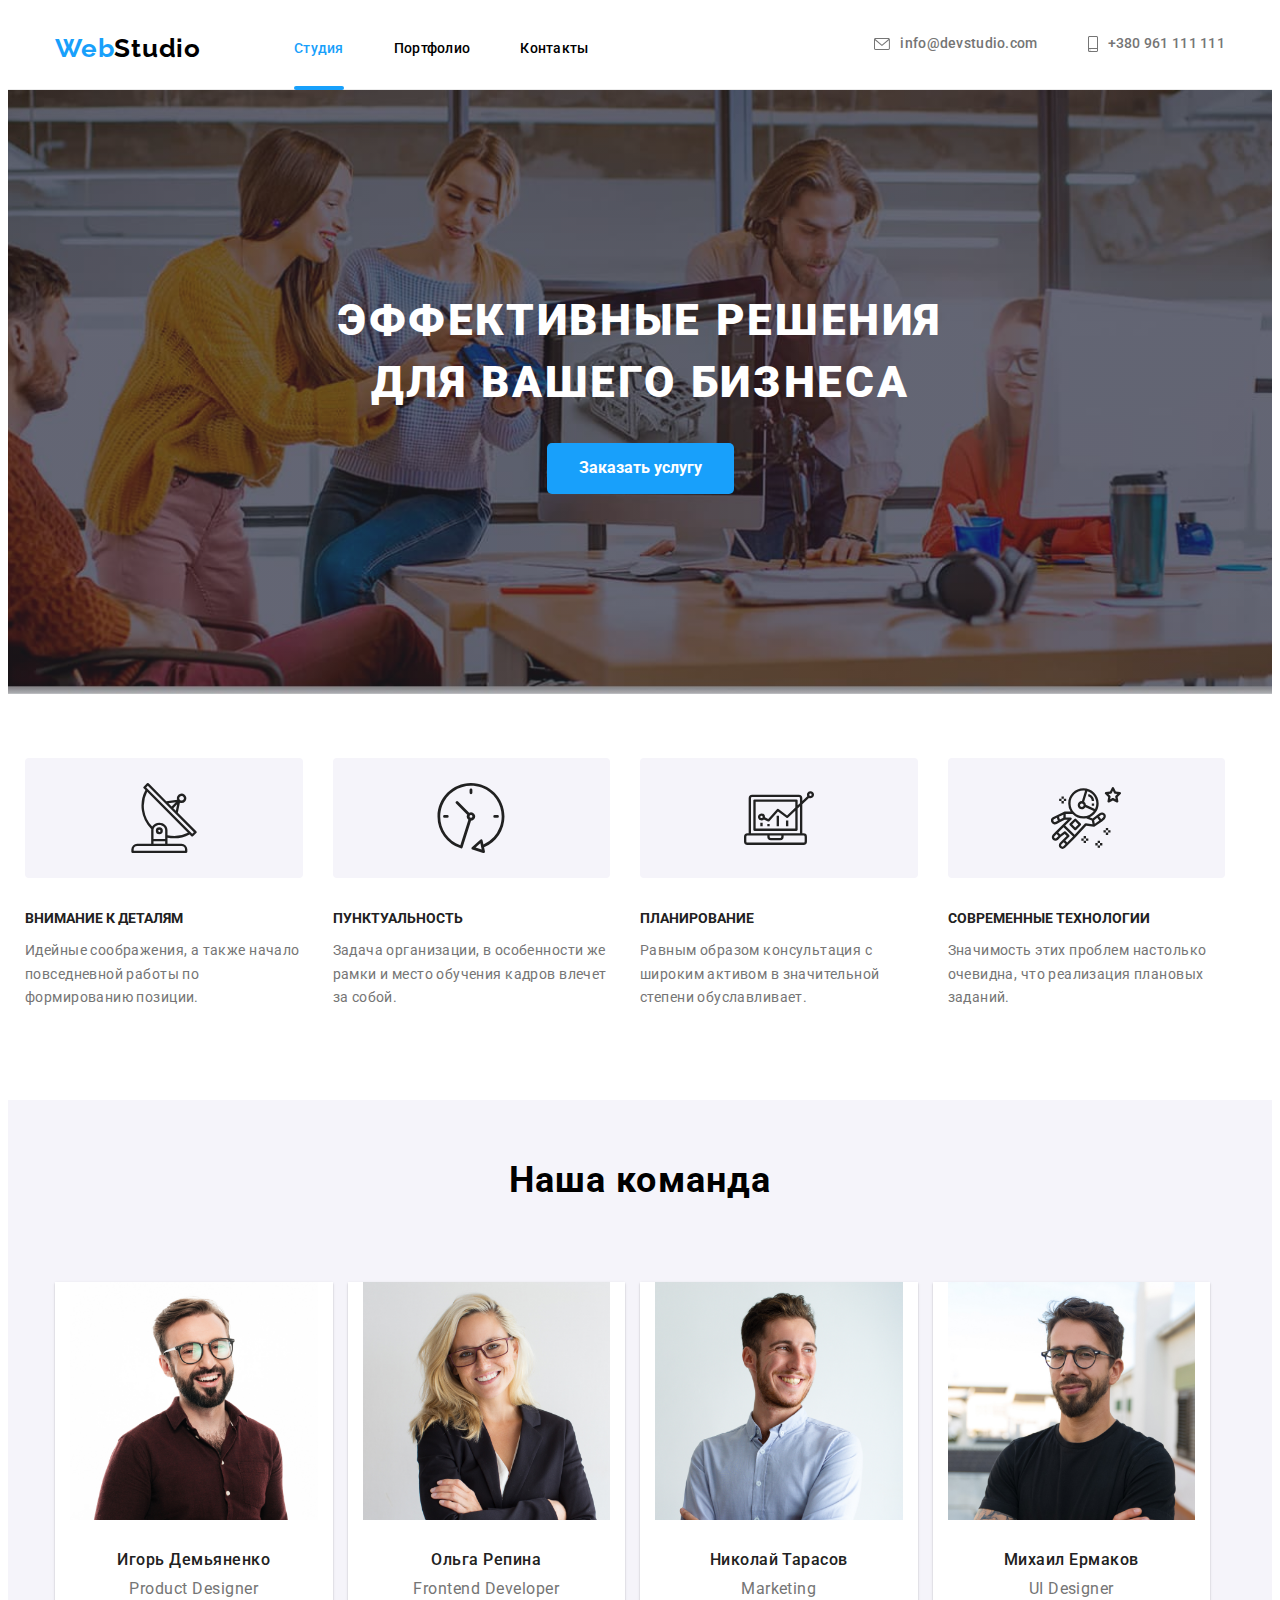
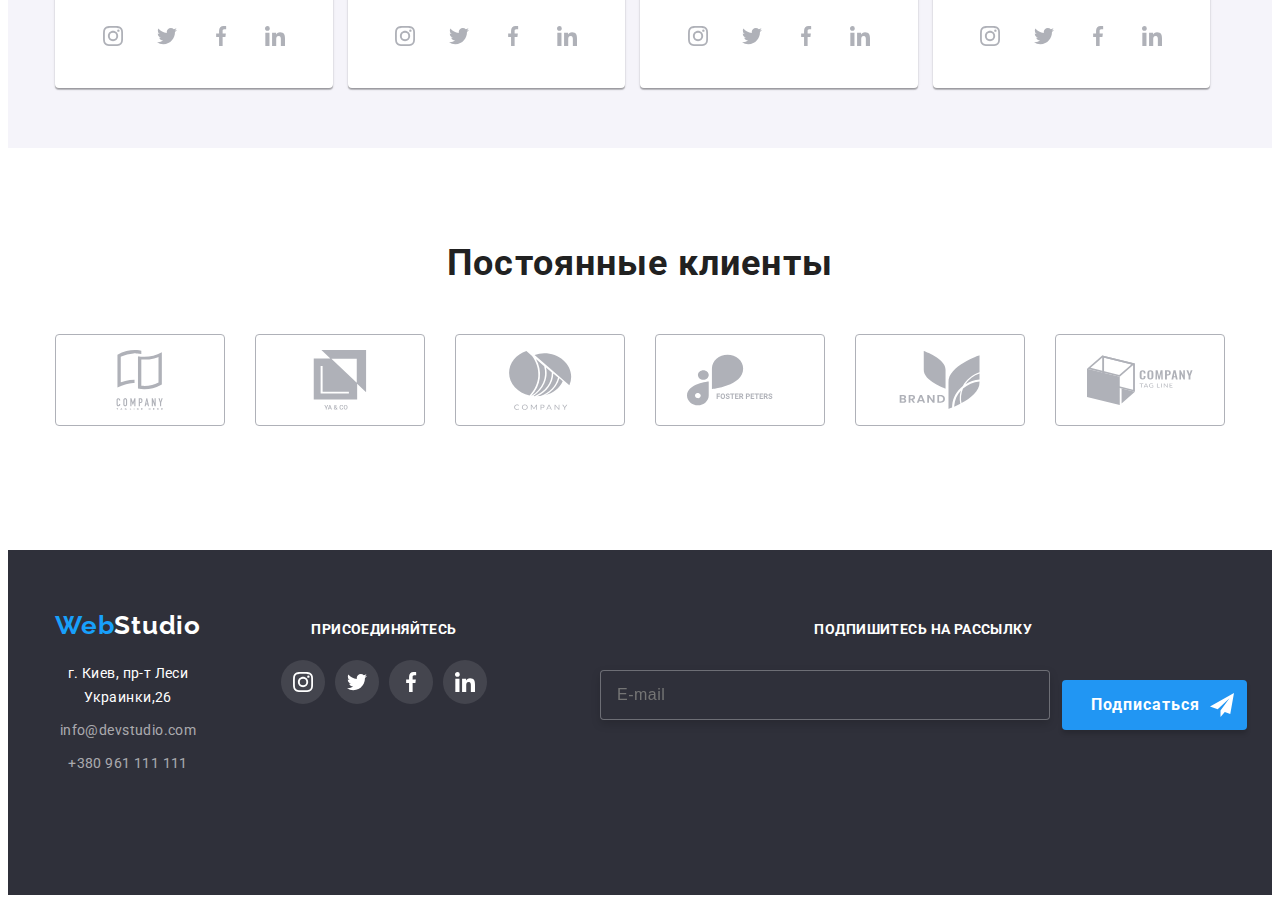
==== commit fcf27087: "+" ====
--- a/index.html
+++ b/index.html
@@ -34,7 +34,7 @@
 
              </button>
             </div>
-        </div>
+        
         
                 
              <nav class="site-nav">
@@ -56,11 +56,9 @@
                         </svg>
                         +380 961 111 111</a></li>
             </ul>
-        
         </div>
+       
         <div class="backdrop__menu is-hidden" data-menu>
-            <div class="modal__menu">
-        
                 <button type="button" class="menu__close" data-menu-close>
                     <svg class="menu__icon">
                         <use href="./images/new.svg#icon-close">
@@ -70,13 +68,13 @@
                     </svg>
                 </button>
         
-                <div class="menu" id="menu" data-menu>
+               
                     <ul class="menu__list">
                         <li class="menu__item"><a class="menu__link current" href="./index.html">Студия</a></li>
                         <li class="menu__item"><a class="menu__link" href="./portfolio.html">Портфолио</a></li>
                         <li class="menu__item"><a class="menu__link" href="./contacts.html">Контакты</a></li>
                     </ul>
-        
+         <div class="menu" id="menu" data-menu>
                     <ul class="mobile__contacts">
         
                         <li class="mobile__item"><a class="mobile__link" href="tel:+380961111111">
@@ -102,7 +100,8 @@
                     </ul>
         
                 </div>
-            </div>
+        
+        </div>
     </header>
     <main>
    
--- a/css/main.min.css
+++ b/css/main.min.css
@@ -1,3 +1,3 @@
 :root{--primary-text-color: rgba(0, 0, 0, 0.8);--titlle-text-color: #000000;--accent-color: #18a0fb;--primary-white-color: #ffffff;--team-color: #757575;--contacts-color: rgba(255, 255, 255, 0.6);--text-leng: 'Roboto', sans-serif;--secondary-text: 'Raleway', sans-serif;--button-color: #f5f4fa;--footer-color: #2f303a;--section-color: #e5e5e5;--outline-color: #eeeeee;--color-word: #212121;--gradient-color: rgba (196 196 196 1);--card-set-gap: 20px;--card-shadow: 0px 3px 1px rgba(0, 0, 0, 0.1), 0px 1px 2px rgba(0, 0, 0, 0.08),
-    0px 2px 2px rgba(0, 0, 0, 0.12);--background: rgba(47, 48, 58, 0.4);--timing-fuction: cubic-bezier(0.4, 0, 0.2, 1)}h1,h2,h3,h4,p,ul{margin:0;padding:0}img{display:block;max-width:100%}html{-webkit-box-sizing:border-box;box-sizing:border-box}*,*::before,*::after{-webkit-box-sizing:inherit;box-sizing:inherit}body{font-family:var(--text-leng)}.header{border-bottom:1px solid #ececec;padding-bottom:25px;padding-top:25px;position:relative}@media screen and (min-width: 768px){.header{display:-webkit-box;display:-ms-flexbox;display:flex;-webkit-box-align:center;-ms-flex-align:center;align-items:center}}@media screen and (min-width: 768px){.header .header__container{display:-webkit-box;display:-ms-flexbox;display:flex;-webkit-box-align:center;-ms-flex-align:center;align-items:center}}.container{padding-left:15px;padding-right:15px;margin:0 auto}@media screen and (min-width: 480px){.container{width:480px}}@media screen and (min-width: 768px){.container{width:768px}}@media screen and (min-width: 1200px){.container{width:1200px}}.mobile__logo{display:-webkit-box;display:-ms-flexbox;display:flex;-webkit-box-pack:justify;-ms-flex-pack:justify;justify-content:space-between}.site-nav{display:none}@media screen and (min-width: 768px){.site-nav{display:block}}.site-nav__logo{text-decoration:none;font-family:var(--secondary-text);font-weight:bold;font-size:26px;line-height:1.2;letter-spacing:0.03em;color:var(--accent-color)}@media screen and (min-width: 768px){.site-nav__logo{margin-right:93px}}.site-nav__name{color:var(--titlle-text-color);display:-webkit-inline-box;display:-ms-inline-flexbox;display:inline-flex;-ms-flex-pack:distribute;justify-content:space-around}@media screen and (min-width: 768px){.site-nav__list{list-style:none;text-decoration:none;font-weight:500;font-size:14px;line-height:1.14;letter-spacing:0.02em;display:-webkit-box;display:-ms-flexbox;display:flex;-webkit-box-align:center;-ms-flex-align:center;align-items:center}}.site-nav__item:not(:last-child){margin-right:50px;margin-left:auto}@media screen and (min-width: 480px){.site-nav__link.current{position:relative;color:var(--accent-color)}}@media screen and (min-width: 480px){.site-nav__link.current::after{position:absolute;left:0;bottom:-34px;content:'';display:block;background-color:var(--accent-color);border-radius:2px;width:100%;height:4px}}.site-nav__link{text-decoration:none;font-weight:500;font-size:14px;line-height:1.14;letter-spacing:0.02em;color:var(--titlle-text-color);-webkit-transition:color 250ms cubic-bezier(0.4, 0, 0.2, 1);transition:color 250ms cubic-bezier(0.4, 0, 0.2, 1)}.site-nav__link:hover,.site-nav__link:focus{color:var(--accent-color)}.contacts{list-style:none;font-weight:500;font-size:14px;line-height:1.14;letter-spacing:0.02em;display:none}@media screen and (min-width: 768px){.contacts{display:block;margin-left:auto}}@media screen and (min-width: 1200px){.contacts{display:-webkit-box;display:-ms-flexbox;display:flex}}.contacts__item:not(:last-child){margin-bottom:10px}@media screen and (min-width: 1200px){.contacts__item:not(:last-child){margin-right:50px;margin-bottom:0}}.contacts__envelope{width:16px;height:12px;margin-right:10px;fill:var(--team-color);-webkit-transition:fill 250ms cubic-bezier(0.4, 0, 0.2, 1);transition:fill 250ms cubic-bezier(0.4, 0, 0.2, 1)}.contacts__icon{width:10px;height:16px;margin-right:10px;fill:var(--team-color);-webkit-transition:color 250ms cubic-bezier(0.4, 0, 0.2, 1);transition:color 250ms cubic-bezier(0.4, 0, 0.2, 1)}.contacts__link:hover svg,.contacts__link:focus{fill:#2196f3}.contacts__link{text-decoration:none;font-weight:500;font-size:14px;line-height:1.14;letter-spacing:0.02em;color:var(--team-color);display:-webkit-box;display:-ms-flexbox;display:flex;-webkit-box-align:center;-ms-flex-align:center;align-items:center;-webkit-transition:color 250ms cubic-bezier(0.4, 0, 0.2, 1);transition:color 250ms cubic-bezier(0.4, 0, 0.2, 1)}.contacts__link:hover,.contacts__link:focus{color:var(--accent-color)}.header__menu{border:none;background-color:transparent;padding:0}@media screen and (min-width: 768px){.header__menu{display:none}}.menu{padding:20px;text-align:center;font-size:20px;height:796px;background:#ffffff;-webkit-box-shadow:0px 4px 8px rgba(0,0,0,0.04),0px 2px 4px rgba(0,0,0,0.08),0px 1px 3px rgba(0,0,0,0.16);box-shadow:0px 4px 8px rgba(0,0,0,0.04),0px 2px 4px rgba(0,0,0,0.08),0px 1px 3px rgba(0,0,0,0.16);top:100%;left:0;width:100vw;height:100vh}.menu.is__open{display:block}.menu__list{margin-top:28px;font-size:40px;line-height:47px;text-align:center;letter-spacing:0.02em;color:#2196f3}.menu__item{list-style:none;font-size:40px;line-height:47px;text-align:center;letter-spacing:0.02em;color:#212121}.menu__item:not(:last-child){margin-bottom:32px}.menu__link{font-size:40px;line-height:47px;text-align:center;letter-spacing:0.02em;text-decoration:none;color:#212121}.menu__link.current{color:#2196f3}.mobile__item{list-style:none;margin-top:200px;margin-bottom:32px}.mobile__link{text-decoration:none;font-size:34px;line-height:40px;letter-spacing:0.02em;color:#2196f3;text-decoration:none}.mail__item{margin-bottom:64px;list-style:none}.mail__link{font-weight:500;font-size:24px;line-height:28px;letter-spacing:0.02em;text-decoration:none;color:#757575}.network__list{display:-webkit-box;display:-ms-flexbox;display:flex}.network__item{list-style:none;margin-left:20px}.network__link{text-decoration:none;font-size:18px;line-height:22px;letter-spacing:0.02em;color:#2196f3}.backdrop__menu{position:fixed;top:0;left:20%;background-color:#FFFFFF;opacity:1;visibility:visible;pointer-events:initial;-webkit-transition:opacity 250ms cubic-bezier(0.4, 0, 0.2, 1),visibility 250ms cubic-bezier(0.4, 0, 0.2, 1);transition:opacity 250ms cubic-bezier(0.4, 0, 0.2, 1),visibility 250ms cubic-bezier(0.4, 0, 0.2, 1)}@media screen and (min-width: 768px){.backdrop__menu{display:none}}.modal__menu{width:450px;height:780px}@media screen and (min-width: 768px){.modal__menu{display:none}}.backdrop__menu.is-hidden{opacity:0;pointer-events:none;visibility:hidden}@media screen and (min-width: 768px){.backdrop__menu.is-hidden{display:none}}.menu__button{width:40px;height:40px;border:none;padding:0}@media screen and (min-width: 768px){.menu__button{display:none}}.menu__close{width:40px;height:40px;position:absolute;top:8px;right:8px;height:30px;width:30px;border:none;display:-webkit-box;display:-ms-flexbox;display:flex;-webkit-box-pack:center;-ms-flex-pack:center;justify-content:center;-webkit-box-align:center;-ms-flex-align:center;align-items:center;background-color:var(--primary-white-color);-webkit-transition:fill 250ms cubic-bezier(0.4, 0, 0.2, 1);transition:fill 250ms cubic-bezier(0.4, 0, 0.2, 1)}.menu__close:hover svg,.menu__close:focus svg{fill:var(--accent-color)}.menu__icon{fill:var(--titlle-text-color);width:18px;height:18px;-webkit-transition:fill 250ms cubic-bezier(0.4, 0, 0.2, 1);transition:fill 250ms cubic-bezier(0.4, 0, 0.2, 1)}.button{cursor:pointer;background:var(--accent-color);font-family:inherit;font-weight:bold;font-size:16px;line-height:1.9;-webkit-box-align:center;-ms-flex-align:center;align-items:center;text-align:center;color:var(--primary-white-color);border-radius:5px;padding-top:10px;padding-bottom:10px;padding-left:32px;padding-right:32px;border:none}.backdrop{position:fixed;top:0;left:0;width:100%;height:100%;background-color:rgba(0,0,0,0.2);-webkit-transition:opacity 250ms cubic-bezier(0.4, 0, 0.2, 1),visibility 250ms cubic-bezier(0.4, 0, 0.2, 1);transition:opacity 250ms cubic-bezier(0.4, 0, 0.2, 1),visibility 250ms cubic-bezier(0.4, 0, 0.2, 1)}.backdrop.is-hidden{opacity:0;pointer-events:none;visibility:hidden}.slogan{text-align:center;background:-webkit-gradient(linear, left top, right top, from(var(--background)), to(var(--background))),url("../images/header.jpg");background:linear-gradient(to right, var(--background), var(--background)),url("../images/header.jpg");background-repeat:no-repeat;background-position:center;background-size:cover}@media screen and (min-width: 1200px){.slogan{padding-top:200px;padding-bottom:200px}}.slogan__name{text-transform:uppercase;font-family:var(--text-leng);font-weight:900;font-size:26px;line-height:1.61;text-align:center;color:var(--primary-white-color);margin:0 auto;width:360px;margin-bottom:30px;letter-spacing:0.06em}@media screen and (min-width: 768px){.slogan__name{font-size:26px;line-height:42px}}@media screen and (min-width: 1200px){.slogan__name{font-size:44px;line-height:1.4}}.modal{position:absolute;-webkit-transform:translate(-50%, -50%);transform:translate(-50%, -50%);background-color:var(--primary-white-color);border-radius:4px;width:450px;height:609px;left:50%;top:50%;padding:40px}@media screen and (min-width: 768px){.modal{position:absolute;padding:40px;width:528px;height:581px;top:50%;left:50%}}.close{position:absolute;top:8px;right:8px;height:30px;width:30px;border-radius:50%;border:1px solid rgba(0,0,0,0.1);display:-webkit-box;display:-ms-flexbox;display:flex;-webkit-box-pack:center;-ms-flex-pack:center;justify-content:center;-webkit-box-align:center;-ms-flex-align:center;align-items:center;background-color:var(--primary-white-color);-webkit-transition:border 250ms cubic-bezier(0.4, 0, 0.2, 1);transition:border 250ms cubic-bezier(0.4, 0, 0.2, 1)}.close:hover,.close:focus{border:1px solid var(--accent-color)}.close:hover svg,.close:focus svg{fill:var(--accent-color)}.modal__close{fill:var(--titlle-text-color);width:18px;height:18px;-webkit-transition:fill 250ms cubic-bezier(0.4, 0, 0.2, 1);transition:fill 250ms cubic-bezier(0.4, 0, 0.2, 1)}.form{width:100%;height:100%}.form__name{margin-bottom:12px;size:20px;line-height:1.15;letter-spacing:0.03em;text-align:center}.form__list{list-style:none}.form__item{position:relative;display:-webkit-box;display:-ms-flexbox;display:flex;-webkit-box-orient:vertical;-webkit-box-direction:normal;-ms-flex-direction:column;flex-direction:column}.form__item:not(:last-child){margin-bottom:10px}.form__checkbox{margin-top:10px;margin-bottom:30px}.form__span{position:relative}.form__label{text-align:left;font-size:12px;line-height:1.17;letter-spacing:0.01em;color:#757575;margin-bottom:4px}.form__icon{position:absolute;display:inline-block;top:50%;left:15px;fill:#212121;-webkit-transform:translateY(-50%);transform:translateY(-50%);-webkit-transition:fill 250ms cubic-bezier(0.4, 0, 0.2, 1);transition:fill 250ms cubic-bezier(0.4, 0, 0.2, 1)}.login{width:12px;height:12px}.tell{width:13px;height:13px}.mail{width:15px;height:12px}.form__okey{width:16px;height:15px;margin-left:52px}.form__label:focus-within>.form-icon{fill:#18a0fb}.form__input:focus-within{border:1px solid #18a0fb}.form__input{width:370px;height:40px;border:1px solid rgba(33,33,33,0.2);-webkit-box-sizing:border-box;box-sizing:border-box;border-radius:4px;padding-left:42px;-webkit-transition:border 250ms cubic-bezier(0.4, 0, 0.2, 1);transition:border 250ms cubic-bezier(0.4, 0, 0.2, 1)}.form__input:hover ~ .form__icon,.form__input:focus ~ .form__icon{fill:#18a0fb;-webkit-transition:fill 250ms cubic-bezier(0.4, 0, 0.2, 1);transition:fill 250ms cubic-bezier(0.4, 0, 0.2, 1)}.form__input:hover,.form__input:focus{border:1px solid #18a0fb;-webkit-transition:border 250ms cubic-bezier(0.4, 0, 0.2, 1);transition:border 250ms cubic-bezier(0.4, 0, 0.2, 1);outline:none}.form__text{resize:none;border:1px solid rgba(33,33,33,0.2);-webkit-box-sizing:border-box;box-sizing:border-box;border-radius:4px;width:370px;height:120px;font-size:12px;line-height:1.16;letter-spacing:0.01em;color:rgba(117,117,117,0.5);padding-top:12px;padding-bottom:12px;padding-left:16px;padding-right:16px;-webkit-transition:border 250ms cubic-bezier(0.4, 0, 0.2, 1);transition:border 250ms cubic-bezier(0.4, 0, 0.2, 1)}.form__text:hover,.form__text:focus{border:1px solid #18a0fb;-webkit-transition:border 250ms cubic-bezier(0.4, 0, 0.2, 1);transition:border 250ms cubic-bezier(0.4, 0, 0.2, 1);outline:none}.form__check{width:1px;height:1px;margin:-1px;border:0;padding:0;clip:rect(0 0 0 0);overflow:hidden}.icon__okay{display:inline-block;width:16px;height:16px;border:2px solid #212121;border-radius:4px;margin-right:8px;background-repeat:no-repeat;background-position:center}.form__check:checked+.icon__okay{border-color:#18a0fb;background-color:#18a0fb;background-image:url("../images/okay.svg");background-size:contain;background-origin:content-box;-webkit-box-sizing:border-box;box-sizing:border-box}.form__check:focus+.icon__okay{border-color:#18a0fb;-webkit-transition:background-color 250ms cubic-bezier(0.4, 0, 0.2, 1),border-color 250ms cubic-bezier(0.4, 0, 0.2, 1),backgraund-image 250ms cubic-bezier(0.4, 0, 0.2, 1);transition:background-color 250ms cubic-bezier(0.4, 0, 0.2, 1),border-color 250ms cubic-bezier(0.4, 0, 0.2, 1),backgraund-image 250ms cubic-bezier(0.4, 0, 0.2, 1)}.form__button{padding-left:56px;padding-top:10px;padding-bottom:10px;padding-right:55px;background:var(--accent-color);color:var(--primary-white-color);-webkit-box-shadow:0px 4px 4px rgba(0,0,0,0.15);box-shadow:0px 4px 4px rgba(0,0,0,0.15);border-radius:4px;-webkit-transition:-webkit-box-shadow 250ms cubic-bezier(0.4, 0, 0.2, 1);transition:-webkit-box-shadow 250ms cubic-bezier(0.4, 0, 0.2, 1);transition:box-shadow 250ms cubic-bezier(0.4, 0, 0.2, 1);transition:box-shadow 250ms cubic-bezier(0.4, 0, 0.2, 1), -webkit-box-shadow 250ms cubic-bezier(0.4, 0, 0.2, 1);font-weight:bold;font-size:16px;line-height:30px;letter-spacing:0.06em;border:none}.form__doc{color:#18a0fb;font-size:14px;line-height:24px;letter-spacing:0.03em}.form__okay{width:696px;margin:0 auto;text-align:center}.peculiarities{padding-top:60px}@media screen and (min-width: 1200px){.peculiarities{padding-top:94px}}.peculiarities__name{line-height:1.7;color:rgba(0,0,0,0);position:absolute;width:1px;height:1px;margin:-1px;border:0;padding:0;white-space:nowrap;-webkit-clip-path:inset(100%);clip-path:inset(100%);clip:rect(0 0 0 0);overflow:hidden}.peculiarities-text{margin-left:30px}@media screen and (min-width: 1200px){.peculiarities-text{width:270px}}@media screen and (min-width: 768px){.peculiarities__list{display:-webkit-box;display:-ms-flexbox;display:flex;-ms-flex-wrap:wrap;flex-wrap:wrap;margin-left:-30px;margin-top:-30px}}@media screen and (min-width: 1200px){.peculiarities__list{display:-webkit-box;display:-ms-flexbox;display:flex}}.peculiarities__item{list-style:none;line-height:1.14;color:var(--titlle-text-color)}@media screen and (min-width: 768px){.peculiarities__item{width:calc(100% /2 - 30px)}}@media screen and (min-width: 1200px){.peculiarities__item{width:calc((100% - 90px)/4)}}.peculiarities__item:not(:last-child){margin-bottom:30px}@media screen and (min-width: 768px){.peculiarities__item:not(:last-child){margin-right:30px}}.peculiarities__thumb{height:120px;border-radius:4px;background-color:#f5f4fa;margin-bottom:30px;-webkit-box-align:center;-ms-flex-align:center;align-items:center;-webkit-box-pack:center;-ms-flex-pack:center;justify-content:center;display:-webkit-box;display:-ms-flexbox;display:flex}.peculiarities__icon{width:70px;height:70px;fill:#212121}.peculiarities__titlle{font-weight:bold;font-size:14px;line-height:1.5;text-transform:uppercase;color:var(--color-word);margin-bottom:10px;text-align:center}@media screen and (min-width: 768px){.peculiarities__titlle{text-align:start}}.peculiarities__text{font-size:14px;line-height:1.7;letter-spacing:0.03em;color:var(--team-color)}.applications{font-weight:bold;font-size:36px;line-height:1.16;text-align:center;letter-spacing:0.03em;padding-top:94px;padding-bottom:94px;display:none}.applications__titlle{font-weight:bold;font-size:36px;line-height:1.16;text-align:center;letter-spacing:0.03em;color:var(--color-word);margin-bottom:50px}.applications__image{position:relative}.applications__label{width:370px;height:70px;position:absolute;bottom:0;left:0;width:100%;padding-top:27px;padding-bottom:27px;background-color:rgba(47,48,58,0.8)}@media screen and (min-width: 480px){.applications__label{width:370px}}@media screen and (min-width: 768px){.applications__label{width:768px;display:-webkit-box;display:-ms-flexbox;display:flex;-webkit-box-pack:center;-ms-flex-pack:center;justify-content:center;-webkit-box-align:center;-ms-flex-align:center;align-items:center}}.applications__text{letter-spacing:0.03em;text-align:center;text-transform:uppercase;font-size:14px;color:var(--primary-white-color)}@media screen and (min-width: 768px){.applications__list{width:768px;list-style:none;display:-webkit-box;display:-ms-flexbox;display:flex}}.applications__item:not(:last-child){margin-right:30px}.team{padding-top:60px;margin-top:60px;background-color:var(--button-color)}.team__name{font-weight:bold;font-size:36px;line-height:1.16;letter-spacing:0.03em;width:300px;margin:auto;text-align:center;outline:1px;padding-left:0;margin-bottom:50px}.team__list{list-style:none;padding-bottom:60px}@media screen and (min-width: 768px){.team__list{display:-webkit-box;display:-ms-flexbox;display:flex}}.team__item{background-color:var(--primary-white-color);border-radius:0px 0px 4px 4px;-webkit-box-shadow:0px 1px 3px rgba(0,0,0,0.12),0px 1px 1px rgba(0,0,0,0.14),0px 2px 1px rgba(0,0,0,0.2);box-shadow:0px 1px 3px rgba(0,0,0,0.12),0px 1px 1px rgba(0,0,0,0.14),0px 2px 1px rgba(0,0,0,0.2);margin-top:30px}@media screen and (min-width: 768px){.team__item{width:calc((100% - 4*15px)/2);margin-right:15px}}.team__thumb{border-radius:5px;margin-left:15px;margin-right:15px;background-color:var(--primary-white-color);display:-webkit-box;display:-ms-flexbox;display:flex;-webkit-box-align:center;-ms-flex-align:center;align-items:center}.team__card{padding-top:30px;padding-bottom:30px}.team__desk{font-weight:500;font-size:16px;line-height:19px;text-align:center;letter-spacing:0.03em;color:var(--color-word);margin-bottom:10px}.team__text{font-weight:normal;font-size:16px;line-height:1.19;text-align:center;letter-spacing:0.03em;color:var(--team-color);margin-bottom:16px}.team__catalog{display:-webkit-box;display:-ms-flexbox;display:flex;-webkit-box-pack:center;-ms-flex-pack:center;justify-content:center;list-style:none}.link__note{width:44px;height:44px}.link__note:not(:last-child){margin-right:10px}.team__link{width:100%;height:100%;border-radius:50%;display:-webkit-box;display:-ms-flexbox;display:flex;-webkit-box-pack:center;-ms-flex-pack:center;justify-content:center;-webkit-box-align:center;-ms-flex-align:center;align-items:center;-webkit-transition:background-color 250ms cubic-bezier(0.4, 0, 0.2, 1);transition:background-color 250ms cubic-bezier(0.4, 0, 0.2, 1)}.team__link:hover svg,.team__link:focus svg{fill:#ffffff}.team__link:hover,.team__link:focus{background-color:#2196f3}.team__icon{width:20px;height:20px;fill:#afb1b8;-webkit-transition:fill 250ms cubic-bezier(0.4, 0, 0.2, 1);transition:fill 250ms cubic-bezier(0.4, 0, 0.2, 1)}.clients{padding-top:94px;padding-bottom:94px}.clients__list{list-style:none;display:-webkit-box;display:-ms-flexbox;display:flex;-ms-flex-wrap:wrap;flex-wrap:wrap}.clients__name{font-size:36px;text-align:center;letter-spacing:0.03em;color:var(--color-word);text-align:center;margin-bottom:50px}.clients__item:not(:last-child){margin-right:10px;margin-bottom:30px}@media screen and (min-width: 1200px){.clients__item:not(:last-child){margin-right:30px}}.clients__item{width:210px;height:92px}@media screen and (min-width: 1200px){.clients__item{width:170px}}.clients__link:hover,.clients__link:focus{border-color:#2196f3}.clients__link:hover svg,.clients__link:focus svg{fill:#2196f3}.clients__link{width:100%;height:100%;border:1px solid #afb1b8;border-radius:4px;display:-webkit-box;display:-ms-flexbox;display:flex;-webkit-box-align:center;-ms-flex-align:center;align-items:center;-webkit-box-pack:center;-ms-flex-pack:center;justify-content:center;-webkit-transition:border-color 250ms cubic-bezier(0.4, 0, 0.2, 1);transition:border-color 250ms cubic-bezier(0.4, 0, 0.2, 1)}.clients__icon{width:106px;height:60px;fill:#afb1b8;-webkit-transition:fill 250ms cubic-bezier(0.4, 0, 0.2, 1);transition:fill 250ms cubic-bezier(0.4, 0, 0.2, 1)}.footer{padding-top:60px;padding-bottom:60px;background-color:var(--footer-color)}@media screen and (min-width: 1200px){.footer__box{display:-webkit-box;display:-ms-flexbox;display:flex;-webkit-box-align:baseline;-ms-flex-align:baseline;align-items:baseline}}.footer__content{text-align:center;margin-bottom:60px}.footer__add{margin-bottom:60px;text-align:center}@media screen and (min-width: 1200px){.footer__add{margin-left:80px;margin-right:20px}}.footer__logo{text-decoration:none;font-family:var(--secondary-text);font-weight:bold;font-size:26px;line-height:1.2;letter-spacing:0.03em;color:var(--accent-color);margin-bottom:20px;display:block}.footer__desk{list-style:none}.footer__name{color:var(--primary-white-color)}.footer__map{text-decoration:none;font-weight:normal;font-size:14px;line-height:24px;letter-spacing:0.03em;color:var(--primary-white-color)}.footer__map:not(:last-child){margin-bottom:9px}.footer__link{text-decoration:none;font-weight:normal;font-size:14px;line-height:24px;letter-spacing:0.03em;color:var(--contacts-color)}.footer__item:not(:last-child){margin-bottom:9px}.footer__catalog{display:-webkit-box;display:-ms-flexbox;display:flex;list-style:none;-webkit-box-pack:center;-ms-flex-pack:center;justify-content:center}.footer__titlle{color:var(--primary-white-color);font-weight:bold;font-size:14px;line-height:1.5;text-transform:uppercase;letter-spacing:0.03em;margin-bottom:20px}.footer__list{width:44px;height:44px}.footer__list:not(:last-child){margin-right:10px}.footer__note{width:100%;height:100%;border-radius:50%;background:rgba(255,255,255,0.1);display:-webkit-box;display:-ms-flexbox;display:flex;-webkit-box-pack:center;-ms-flex-pack:center;justify-content:center;-webkit-box-align:center;-ms-flex-align:center;align-items:center;-webkit-transition:background-color 250ms cubic-bezier(0.4, 0, 0.2, 1);transition:background-color 250ms cubic-bezier(0.4, 0, 0.2, 1)}.footer__note:hover,.footer__note:focus{background-color:#2196f3}.footer__icon{width:20px;height:20px;fill:#ffffff;-webkit-transition:fill 250ms cubic-bezier(0.4, 0, 0.2, 1);transition:fill 250ms cubic-bezier(0.4, 0, 0.2, 1)}.footer__blank{list-style:none;-webkit-box-align:center;-ms-flex-align:center;align-items:center}@media screen and (min-width: 1200px){.footer__blank{display:-webkit-box;display:-ms-flexbox;display:flex}}.footer__form{text-align:center;margin-bottom:60px}@media screen and (min-width: 1200px){.footer__form{margin-left:93px}}.footer__input{width:450px;height:50px;background:#2f303a;border:1px solid rgba(255,255,255,0.3);-webkit-box-sizing:border-box;box-sizing:border-box;-webkit-filter:drop-shadow(0px 4px 4px rgba(0,0,0,0.15));filter:drop-shadow(0px 4px 4px rgba(0,0,0,0.15));border-radius:4px;font-size:16px;line-height:20px;letter-spacing:0.03em;padding-left:16px;color:rgba(255,255,255,0.6);display:-webkit-box;display:-ms-flexbox;display:flex;-webkit-box-align:center;-ms-flex-align:center;align-items:center}.footer__button{background-color:#2196f3;color:var(--primary-white-color);padding-left:29px;padding-right:13px;padding-top:10px;padding-bottom:10px;-webkit-box-shadow:0px 4px 4px rgba(0,0,0,0.15);box-shadow:0px 4px 4px rgba(0,0,0,0.15);border-radius:4px;font-weight:bold;margin-left:12px;letter-spacing:0.06em;font-size:16px;line-height:30px;cursor:pointer;font-family:inherit;border:none;font-weight:bold;margin-top:20px}@media screen and (min-width: 1200px){.footer__button{display:-webkit-box;display:-ms-flexbox;display:flex;-webkit-box-align:center;-ms-flex-align:center;align-items:center;text-align:center}}.icon__fly{width:24px;height:24px;margin-left:10px}.site-nav__link.current{position:relative;color:var(--accent-color)}.div-button{margin-right:5px}.works__link{text-decoration:none;display:block;-webkit-transition:-webkit-box-shadow 250ms cubic-bezier(0.4, 0, 0.2, 1);transition:-webkit-box-shadow 250ms cubic-bezier(0.4, 0, 0.2, 1);transition:box-shadow 250ms cubic-bezier(0.4, 0, 0.2, 1);transition:box-shadow 250ms cubic-bezier(0.4, 0, 0.2, 1), -webkit-box-shadow 250ms cubic-bezier(0.4, 0, 0.2, 1)}.works__link:hover,.works__link:focus{-webkit-box-shadow:0px 1px 1px rgba(0,0,0,0.12),0px 4px 4px rgba(0,0,0,0.06),1px 4px 6px rgba(0,0,0,0.16);box-shadow:0px 1px 1px rgba(0,0,0,0.12),0px 4px 4px rgba(0,0,0,0.06),1px 4px 6px rgba(0,0,0,0.16)}.visually-hidden{color:rgba(0,0,0,0);position:absolute;width:1px;height:1px;margin:-1px;border:0;padding:0;white-space:nowrap;-webkit-clip-path:inset(100%);clip-path:inset(100%);clip:rect(0 0 0 0);overflow:hidden}.works{padding-top:94px;padding-bottom:94px}.works__button{list-style:none;display:-webkit-box;display:-ms-flexbox;display:flex;margin-bottom:50px;-webkit-box-pack:center;-ms-flex-pack:center;justify-content:center}.button__portfolio{text-decoration:none;cursor:pointer;font-weight:normal}.button__porfolio:not(:last-child){margin-right:8px}.button__link{border:none;border-radius:4px;cursor:pointer;color:var(--color-word);background-color:var(--button-color);font-family:inherit;font-weight:500;font-size:16px;line-height:1.6;text-align:center;letter-spacing:0.03em;padding-left:22px;padding-right:22px;padding-top:6px;padding-bottom:6px;-webkit-transition:color 250ms cubic-bezier(0.4, 0, 0.2, 1),background-color 250ms cubic-bezier(0.4, 0, 0.2, 1),-webkit-box-shadow 250ms cubic-bezier(0.4, 0, 0.2, 1);transition:color 250ms cubic-bezier(0.4, 0, 0.2, 1),background-color 250ms cubic-bezier(0.4, 0, 0.2, 1),-webkit-box-shadow 250ms cubic-bezier(0.4, 0, 0.2, 1);transition:color 250ms cubic-bezier(0.4, 0, 0.2, 1),background-color 250ms cubic-bezier(0.4, 0, 0.2, 1),box-shadow 250ms cubic-bezier(0.4, 0, 0.2, 1);transition:color 250ms cubic-bezier(0.4, 0, 0.2, 1),background-color 250ms cubic-bezier(0.4, 0, 0.2, 1),box-shadow 250ms cubic-bezier(0.4, 0, 0.2, 1),-webkit-box-shadow 250ms cubic-bezier(0.4, 0, 0.2, 1)}.button__link:hover,.button__link:focus{color:var(--primary-white-color);background:var(--accent-color);-webkit-box-shadow:var(--card-shadow);box-shadow:var(--card-shadow)}.site-nav__link.current{position:relative;color:var(--accent-color)}.works__link{text-decoration:none;display:block;-webkit-transition:-webkit-box-shadow 250ms cubic-bezier(0.4, 0, 0.2, 1);transition:-webkit-box-shadow 250ms cubic-bezier(0.4, 0, 0.2, 1);transition:box-shadow 250ms cubic-bezier(0.4, 0, 0.2, 1);transition:box-shadow 250ms cubic-bezier(0.4, 0, 0.2, 1), -webkit-box-shadow 250ms cubic-bezier(0.4, 0, 0.2, 1)}.works__link:hover,.works__link:focus{-webkit-box-shadow:0px 1px 1px rgba(0,0,0,0.12),0px 4px 4px rgba(0,0,0,0.06),1px 4px 6px rgba(0,0,0,0.16);box-shadow:0px 1px 1px rgba(0,0,0,0.12),0px 4px 4px rgba(0,0,0,0.06),1px 4px 6px rgba(0,0,0,0.16)}.visually-hidden{color:rgba(0,0,0,0);position:absolute;width:1px;height:1px;margin:-1px;border:0;padding:0;white-space:nowrap;-webkit-clip-path:inset(100%);clip-path:inset(100%);clip:rect(0 0 0 0);overflow:hidden}.works{padding-top:94px;padding-bottom:94px}.works__button{list-style:none;display:-webkit-box;display:-ms-flexbox;display:flex;margin-bottom:50px;-webkit-box-pack:center;-ms-flex-pack:center;justify-content:center}.button__portfolio{text-decoration:none;cursor:pointer;font-weight:normal}.button__porfolio:not(:last-child){margin-right:8px}.button__link{border:none;border-radius:4px;cursor:pointer;color:var(--color-word);background-color:var(--button-color);font-family:inherit;font-weight:500;font-size:16px;line-height:1.6;text-align:center;letter-spacing:0.03em;padding-left:22px;padding-right:22px;padding-top:6px;padding-bottom:6px;-webkit-transition:color 250ms cubic-bezier(0.4, 0, 0.2, 1),background-color 250ms cubic-bezier(0.4, 0, 0.2, 1),-webkit-box-shadow 250ms cubic-bezier(0.4, 0, 0.2, 1);transition:color 250ms cubic-bezier(0.4, 0, 0.2, 1),background-color 250ms cubic-bezier(0.4, 0, 0.2, 1),-webkit-box-shadow 250ms cubic-bezier(0.4, 0, 0.2, 1);transition:color 250ms cubic-bezier(0.4, 0, 0.2, 1),background-color 250ms cubic-bezier(0.4, 0, 0.2, 1),box-shadow 250ms cubic-bezier(0.4, 0, 0.2, 1);transition:color 250ms cubic-bezier(0.4, 0, 0.2, 1),background-color 250ms cubic-bezier(0.4, 0, 0.2, 1),box-shadow 250ms cubic-bezier(0.4, 0, 0.2, 1),-webkit-box-shadow 250ms cubic-bezier(0.4, 0, 0.2, 1)}.button__link:hover,.button__link:focus{color:var(--primary-white-color);background:var(--accent-color);-webkit-box-shadow:var(--card-shadow);box-shadow:var(--card-shadow)}.works__example{list-style:none;-ms-flex-wrap:wrap;flex-wrap:wrap;margin-top:-30px;margin-left:-30px}.works__item{margin-left:15px;margin-right:15px}@media screen and (min-width: 1200px){.works__item{margin-top:30px;margin-left:30px}}.works__titlle{padding-top:20px;padding-bottom:20px;padding-left:24px;padding-right:24px;border-right:1px solid #eee;border-left:1px solid #eee;border-bottom:1px solid #eee}.works__overlay{width:100%;height:100%;padding-left:24px;padding-right:24px;padding-bottom:63px;padding-top:63px;content:'';position:absolute;background-color:rgba(33,150,243,0.9);-webkit-transform:translateY(100%);transform:translateY(100%);-webkit-transition:-webkit-transform 250ms cubic-bezier(0.4, 0, 0.2, 1);transition:-webkit-transform 250ms cubic-bezier(0.4, 0, 0.2, 1);transition:transform 250ms cubic-bezier(0.4, 0, 0.2, 1);transition:transform 250ms cubic-bezier(0.4, 0, 0.2, 1), -webkit-transform 250ms cubic-bezier(0.4, 0, 0.2, 1)}.works__text{font-size:18px;line-height:1.55;letter-spacing:0.03em;color:#ffffff}.works__photo{position:relative;overflow:hidden}.works__link:hover .works__overlay,.works__link:focus .works__overlay{-webkit-transform:translateY(0);transform:translateY(0)}.works__note{font-weight:bold;font-size:18px;line-height:2;letter-spacing:0.06em;color:#212121;margin-bottom:4px}.works__desk{font-size:16px;line-height:1.7;letter-spacing:0.03em;color:#757575}
+    0px 2px 2px rgba(0, 0, 0, 0.12);--background: rgba(47, 48, 58, 0.4);--timing-fuction: cubic-bezier(0.4, 0, 0.2, 1)}h1,h2,h3,h4,p,ul{margin:0;padding:0}img{display:block;max-width:100%}html{-webkit-box-sizing:border-box;box-sizing:border-box}*,*::before,*::after{-webkit-box-sizing:inherit;box-sizing:inherit}body{font-family:var(--text-leng)}.header{border-bottom:1px solid #ececec;padding-bottom:25px;padding-top:25px;position:relative}@media screen and (min-width: 768px){.header{display:-webkit-box;display:-ms-flexbox;display:flex;-webkit-box-align:center;-ms-flex-align:center;align-items:center}}@media screen and (min-width: 768px){.header .header__container{display:-webkit-box;display:-ms-flexbox;display:flex;-webkit-box-align:center;-ms-flex-align:center;align-items:center}}.container{padding-left:15px;padding-right:15px;margin:0 auto}@media screen and (min-width: 480px){.container{width:480px}}@media screen and (min-width: 768px){.container{width:768px}}@media screen and (min-width: 1200px){.container{width:1200px}}.mobile__logo{display:-webkit-box;display:-ms-flexbox;display:flex;-webkit-box-pack:justify;-ms-flex-pack:justify;justify-content:space-between}.site-nav{display:none}@media screen and (min-width: 768px){.site-nav{display:block}}.site-nav__logo{text-decoration:none;font-family:var(--secondary-text);font-weight:bold;font-size:26px;line-height:1.2;letter-spacing:0.03em;color:var(--accent-color)}@media screen and (min-width: 768px){.site-nav__logo{margin-right:93px}}.site-nav__name{color:var(--titlle-text-color);display:-webkit-inline-box;display:-ms-inline-flexbox;display:inline-flex;-ms-flex-pack:distribute;justify-content:space-around}@media screen and (min-width: 768px){.site-nav__list{list-style:none;text-decoration:none;font-weight:500;font-size:14px;line-height:1.14;letter-spacing:0.02em;display:-webkit-box;display:-ms-flexbox;display:flex;-webkit-box-align:center;-ms-flex-align:center;align-items:center}}.site-nav__item:not(:last-child){margin-right:50px;margin-left:auto}@media screen and (min-width: 480px){.site-nav__link.current{position:relative;color:var(--accent-color)}}@media screen and (min-width: 480px){.site-nav__link.current::after{position:absolute;left:0;bottom:-34px;content:'';display:block;background-color:var(--accent-color);border-radius:2px;width:100%;height:4px}}.site-nav__link{text-decoration:none;font-weight:500;font-size:14px;line-height:1.14;letter-spacing:0.02em;color:var(--titlle-text-color);-webkit-transition:color 250ms cubic-bezier(0.4, 0, 0.2, 1);transition:color 250ms cubic-bezier(0.4, 0, 0.2, 1)}.site-nav__link:hover,.site-nav__link:focus{color:var(--accent-color)}.contacts{list-style:none;font-weight:500;font-size:14px;line-height:1.14;letter-spacing:0.02em;display:none}@media screen and (min-width: 768px){.contacts{display:block;margin-left:auto}}@media screen and (min-width: 1200px){.contacts{display:-webkit-box;display:-ms-flexbox;display:flex}}.contacts__item:not(:last-child){margin-bottom:10px}@media screen and (min-width: 1200px){.contacts__item:not(:last-child){margin-right:50px;margin-left:auto}}.contacts__envelope{width:16px;height:12px;margin-right:10px;fill:var(--team-color);-webkit-transition:fill 250ms cubic-bezier(0.4, 0, 0.2, 1);transition:fill 250ms cubic-bezier(0.4, 0, 0.2, 1)}.contacts__icon{width:10px;height:16px;margin-right:10px;fill:var(--team-color);-webkit-transition:color 250ms cubic-bezier(0.4, 0, 0.2, 1);transition:color 250ms cubic-bezier(0.4, 0, 0.2, 1)}.contacts__link:hover svg,.contacts__link:focus{fill:#2196f3}.contacts__link{text-decoration:none;font-weight:500;font-size:14px;line-height:1.14;letter-spacing:0.02em;color:var(--team-color);display:-webkit-box;display:-ms-flexbox;display:flex;-webkit-box-align:center;-ms-flex-align:center;align-items:center;-webkit-transition:color 250ms cubic-bezier(0.4, 0, 0.2, 1);transition:color 250ms cubic-bezier(0.4, 0, 0.2, 1)}.contacts__link:hover,.contacts__link:focus{color:var(--accent-color)}.header__menu{border:none;background-color:transparent;padding:0}@media screen and (min-width: 768px){.header__menu{display:none}}.menu{padding:20px;text-align:center;font-size:20px;height:796px;background:#ffffff}.menu.is__open{display:block}.menu__list{margin-top:28px;font-size:40px;line-height:47px;text-align:center;letter-spacing:0.02em;color:#2196f3}.menu__item{list-style:none;font-size:40px;line-height:47px;text-align:center;letter-spacing:0.02em;color:#212121}.menu__item:not(:last-child){margin-bottom:32px}.menu__link{font-size:40px;font-weight:500;line-height:47px;text-align:center;letter-spacing:0.02em;text-decoration:none;color:#212121}.menu__link.current{color:#2196f3}.mobile__item{list-style:none;margin-top:200px;margin-bottom:32px}.mobile__link{text-decoration:none;font-size:34px;line-height:40px;letter-spacing:0.02em;color:#2196f3;text-decoration:none}.mail__item{margin-bottom:64px;list-style:none}.mail__link{font-weight:500;font-size:24px;line-height:28px;letter-spacing:0.02em;text-decoration:none;color:#757575}.network__list{display:-webkit-box;display:-ms-flexbox;display:flex}.network__item{list-style:none;margin-left:20px}.network__link{text-decoration:none;font-size:18px;line-height:22px;letter-spacing:0.02em;color:#2196f3}.backdrop__menu{position:fixed;top:0;left:0;width:100vw;height:100vh;background-color:#FFFFFF;opacity:1;visibility:visible;pointer-events:initial;-webkit-transition:opacity 250ms cubic-bezier(0.4, 0, 0.2, 1),visibility 250ms cubic-bezier(0.4, 0, 0.2, 1);transition:opacity 250ms cubic-bezier(0.4, 0, 0.2, 1),visibility 250ms cubic-bezier(0.4, 0, 0.2, 1)}@media screen and (min-width: 768px){.backdrop__menu{display:none}}.backdrop__menu.is-hidden{opacity:0;pointer-events:none;visibility:hidden}@media screen and (min-width: 768px){.backdrop__menu.is-hidden{display:none}}.menu__button{width:40px;height:40px;border:none;padding:0}@media screen and (min-width: 768px){.menu__button{display:none}}.menu__close{width:40px;height:40px;position:absolute;top:8px;right:8px;height:30px;width:30px;border:none;display:-webkit-box;display:-ms-flexbox;display:flex;-webkit-box-pack:center;-ms-flex-pack:center;justify-content:center;-webkit-box-align:center;-ms-flex-align:center;align-items:center;background-color:var(--primary-white-color);-webkit-transition:fill 250ms cubic-bezier(0.4, 0, 0.2, 1);transition:fill 250ms cubic-bezier(0.4, 0, 0.2, 1)}.menu__close:hover svg,.menu__close:focus svg{fill:var(--accent-color)}.menu__icon{fill:var(--titlle-text-color);width:18px;height:18px;-webkit-transition:fill 250ms cubic-bezier(0.4, 0, 0.2, 1);transition:fill 250ms cubic-bezier(0.4, 0, 0.2, 1)}.button{cursor:pointer;background:var(--accent-color);font-family:inherit;font-weight:bold;font-size:16px;line-height:1.9;-webkit-box-align:center;-ms-flex-align:center;align-items:center;text-align:center;color:var(--primary-white-color);border-radius:5px;padding-top:10px;padding-bottom:10px;padding-left:32px;padding-right:32px;border:none}.backdrop{position:fixed;top:0;left:0;width:100%;height:100%;background-color:rgba(0,0,0,0.2);-webkit-transition:opacity 250ms cubic-bezier(0.4, 0, 0.2, 1),visibility 250ms cubic-bezier(0.4, 0, 0.2, 1);transition:opacity 250ms cubic-bezier(0.4, 0, 0.2, 1),visibility 250ms cubic-bezier(0.4, 0, 0.2, 1)}.backdrop.is-hidden{opacity:0;pointer-events:none;visibility:hidden}.slogan{text-align:center;background:-webkit-gradient(linear, left top, right top, from(var(--background)), to(var(--background))),url("../images/header.jpg");background:linear-gradient(to right, var(--background), var(--background)),url("../images/header.jpg");background-repeat:no-repeat;background-position:center;background-size:cover}@media screen and (min-width: 1200px){.slogan{padding:200px}}.slogan__name{text-transform:uppercase;font-family:var(--text-leng);font-weight:900;font-size:26px;line-height:1.61;text-align:center;color:var(--primary-white-color);margin:0 auto;width:360px;margin-bottom:30px;letter-spacing:0.06em}@media screen and (min-width: 768px){.slogan__name{font-size:26px;line-height:42px;width:696px}}@media screen and (min-width: 1200px){.slogan__name{font-size:44px;line-height:1.4}}.modal{position:absolute;-webkit-transform:translate(-50%, -50%);transform:translate(-50%, -50%);background-color:var(--primary-white-color);border-radius:4px;width:450px;height:609px;left:50%;top:50%;padding:40px}@media screen and (min-width: 768px){.modal{position:absolute;padding:40px;width:528px;height:581px;top:50%;left:50%}}.close{position:absolute;top:8px;right:8px;height:30px;width:30px;border-radius:50%;border:1px solid rgba(0,0,0,0.1);display:-webkit-box;display:-ms-flexbox;display:flex;-webkit-box-pack:center;-ms-flex-pack:center;justify-content:center;-webkit-box-align:center;-ms-flex-align:center;align-items:center;background-color:var(--primary-white-color);-webkit-transition:border 250ms cubic-bezier(0.4, 0, 0.2, 1);transition:border 250ms cubic-bezier(0.4, 0, 0.2, 1)}.close:hover,.close:focus{border:1px solid var(--accent-color)}.close:hover svg,.close:focus svg{fill:var(--accent-color)}.modal__close{fill:var(--titlle-text-color);width:18px;height:18px;-webkit-transition:fill 250ms cubic-bezier(0.4, 0, 0.2, 1);transition:fill 250ms cubic-bezier(0.4, 0, 0.2, 1)}.form{width:100%;height:100%}.form__name{margin-bottom:12px;size:20px;line-height:1.15;letter-spacing:0.03em;text-align:center}.form__list{list-style:none}.form__item{position:relative;display:-webkit-box;display:-ms-flexbox;display:flex;-webkit-box-orient:vertical;-webkit-box-direction:normal;-ms-flex-direction:column;flex-direction:column}.form__item:not(:last-child){margin-bottom:10px}.form__checkbox{margin-top:10px;margin-bottom:30px}.form__span{position:relative}.form__label{text-align:left;font-size:12px;line-height:1.17;letter-spacing:0.01em;color:#757575;margin-bottom:4px}.form__icon{position:absolute;display:inline-block;top:50%;left:15px;fill:#212121;-webkit-transform:translateY(-50%);transform:translateY(-50%);-webkit-transition:fill 250ms cubic-bezier(0.4, 0, 0.2, 1);transition:fill 250ms cubic-bezier(0.4, 0, 0.2, 1)}.login{width:12px;height:12px}.tell{width:13px;height:13px}.mail{width:15px;height:12px}.form__okey{width:16px;height:15px;margin-left:52px}.form__label:focus-within>.form-icon{fill:#18a0fb}.form__input:focus-within{border:1px solid #18a0fb}.form__input{width:370px;height:40px;border:1px solid rgba(33,33,33,0.2);-webkit-box-sizing:border-box;box-sizing:border-box;border-radius:4px;padding-left:42px;-webkit-transition:border 250ms cubic-bezier(0.4, 0, 0.2, 1);transition:border 250ms cubic-bezier(0.4, 0, 0.2, 1)}.form__input:hover ~ .form__icon,.form__input:focus ~ .form__icon{fill:#18a0fb;-webkit-transition:fill 250ms cubic-bezier(0.4, 0, 0.2, 1);transition:fill 250ms cubic-bezier(0.4, 0, 0.2, 1)}.form__input:hover,.form__input:focus{border:1px solid #18a0fb;-webkit-transition:border 250ms cubic-bezier(0.4, 0, 0.2, 1);transition:border 250ms cubic-bezier(0.4, 0, 0.2, 1);outline:none}.form__text{resize:none;border:1px solid rgba(33,33,33,0.2);-webkit-box-sizing:border-box;box-sizing:border-box;border-radius:4px;width:370px;height:120px;font-size:12px;line-height:1.16;letter-spacing:0.01em;color:rgba(117,117,117,0.5);padding-top:12px;padding-bottom:12px;padding-left:16px;padding-right:16px;-webkit-transition:border 250ms cubic-bezier(0.4, 0, 0.2, 1);transition:border 250ms cubic-bezier(0.4, 0, 0.2, 1)}.form__text:hover,.form__text:focus{border:1px solid #18a0fb;-webkit-transition:border 250ms cubic-bezier(0.4, 0, 0.2, 1);transition:border 250ms cubic-bezier(0.4, 0, 0.2, 1);outline:none}.form__check{width:1px;height:1px;margin:-1px;border:0;padding:0;clip:rect(0 0 0 0);overflow:hidden}.icon__okay{display:inline-block;width:16px;height:16px;border:2px solid #212121;border-radius:4px;margin-right:8px;background-repeat:no-repeat;background-position:center}.form__check:checked+.icon__okay{border-color:#18a0fb;background-color:#18a0fb;background-image:url("../images/okay.svg");background-size:contain;background-origin:content-box;-webkit-box-sizing:border-box;box-sizing:border-box}.form__check:focus+.icon__okay{border-color:#18a0fb;-webkit-transition:background-color 250ms cubic-bezier(0.4, 0, 0.2, 1),border-color 250ms cubic-bezier(0.4, 0, 0.2, 1),backgraund-image 250ms cubic-bezier(0.4, 0, 0.2, 1);transition:background-color 250ms cubic-bezier(0.4, 0, 0.2, 1),border-color 250ms cubic-bezier(0.4, 0, 0.2, 1),backgraund-image 250ms cubic-bezier(0.4, 0, 0.2, 1)}.form__button{padding-left:56px;padding-top:10px;padding-bottom:10px;padding-right:55px;background:var(--accent-color);color:var(--primary-white-color);-webkit-box-shadow:0px 4px 4px rgba(0,0,0,0.15);box-shadow:0px 4px 4px rgba(0,0,0,0.15);border-radius:4px;-webkit-transition:-webkit-box-shadow 250ms cubic-bezier(0.4, 0, 0.2, 1);transition:-webkit-box-shadow 250ms cubic-bezier(0.4, 0, 0.2, 1);transition:box-shadow 250ms cubic-bezier(0.4, 0, 0.2, 1);transition:box-shadow 250ms cubic-bezier(0.4, 0, 0.2, 1), -webkit-box-shadow 250ms cubic-bezier(0.4, 0, 0.2, 1);font-weight:bold;font-size:16px;line-height:30px;letter-spacing:0.06em;border:none}.form__doc{color:#18a0fb;font-size:14px;line-height:24px;letter-spacing:0.03em}.form__okay{width:696px;margin:0 auto;text-align:center}.peculiarities{padding-top:60px}@media screen and (min-width: 1200px){.peculiarities{padding-top:94px}}.peculiarities__name{line-height:1.7;color:rgba(0,0,0,0);position:absolute;width:1px;height:1px;margin:-1px;border:0;padding:0;white-space:nowrap;-webkit-clip-path:inset(100%);clip-path:inset(100%);clip:rect(0 0 0 0);overflow:hidden}.peculiarities-text{margin-left:30px}@media screen and (min-width: 1200px){.peculiarities-text{width:270px}}@media screen and (min-width: 768px){.peculiarities__list{display:-webkit-box;display:-ms-flexbox;display:flex;-ms-flex-wrap:wrap;flex-wrap:wrap;margin-left:-30px;margin-top:-30px}}@media screen and (min-width: 1200px){.peculiarities__list{display:-webkit-box;display:-ms-flexbox;display:flex}}.peculiarities__item{list-style:none;line-height:1.14;color:var(--titlle-text-color)}@media screen and (min-width: 768px){.peculiarities__item{width:calc(100% /2 - 30px)}}@media screen and (min-width: 1200px){.peculiarities__item{width:calc((100% - 90px)/4)}}.peculiarities__item:not(:last-child){margin-bottom:30px}@media screen and (min-width: 768px){.peculiarities__item:not(:last-child){margin-right:30px}}.peculiarities__thumb{height:120px;border-radius:4px;background-color:#f5f4fa;margin-bottom:30px;-webkit-box-align:center;-ms-flex-align:center;align-items:center;-webkit-box-pack:center;-ms-flex-pack:center;justify-content:center;display:-webkit-box;display:-ms-flexbox;display:flex}.peculiarities__icon{width:70px;height:70px;fill:#212121}.peculiarities__titlle{font-weight:bold;font-size:14px;line-height:1.5;text-transform:uppercase;color:var(--color-word);margin-bottom:10px;text-align:center}@media screen and (min-width: 768px){.peculiarities__titlle{text-align:start}}.peculiarities__text{font-size:14px;line-height:1.7;letter-spacing:0.03em;color:var(--team-color)}.applications{font-weight:bold;font-size:36px;line-height:1.16;text-align:center;letter-spacing:0.03em;padding-top:94px;padding-bottom:94px;display:none}.applications__titlle{font-weight:bold;font-size:36px;line-height:1.16;text-align:center;letter-spacing:0.03em;color:var(--color-word);margin-bottom:50px}.applications__image{position:relative}.applications__label{width:370px;height:70px;position:absolute;bottom:0;left:0;width:100%;padding-top:27px;padding-bottom:27px;background-color:rgba(47,48,58,0.8)}@media screen and (min-width: 480px){.applications__label{width:370px}}@media screen and (min-width: 768px){.applications__label{width:768px;display:-webkit-box;display:-ms-flexbox;display:flex;-webkit-box-pack:center;-ms-flex-pack:center;justify-content:center;-webkit-box-align:center;-ms-flex-align:center;align-items:center}}.applications__text{letter-spacing:0.03em;text-align:center;text-transform:uppercase;font-size:14px;color:var(--primary-white-color)}@media screen and (min-width: 768px){.applications__list{width:768px;list-style:none;display:-webkit-box;display:-ms-flexbox;display:flex}}.applications__item:not(:last-child){margin-right:30px}.team{padding-top:60px;margin-top:60px;background-color:var(--button-color)}.team__name{font-weight:bold;font-size:36px;line-height:1.16;letter-spacing:0.03em;width:300px;margin:auto;text-align:center;outline:1px;padding-left:0;margin-bottom:50px}.team__list{list-style:none;padding-bottom:60px}@media screen and (min-width: 768px){.team__list{display:-webkit-box;display:-ms-flexbox;display:flex}}.team__item{background-color:var(--primary-white-color);border-radius:0px 0px 4px 4px;-webkit-box-shadow:0px 1px 3px rgba(0,0,0,0.12),0px 1px 1px rgba(0,0,0,0.14),0px 2px 1px rgba(0,0,0,0.2);box-shadow:0px 1px 3px rgba(0,0,0,0.12),0px 1px 1px rgba(0,0,0,0.14),0px 2px 1px rgba(0,0,0,0.2);margin-top:30px}@media screen and (min-width: 768px){.team__item{width:calc((100% - 4*15px)/2);margin-right:15px}}.team__thumb{border-radius:5px;margin-left:15px;margin-right:15px;background-color:var(--primary-white-color);display:-webkit-box;display:-ms-flexbox;display:flex;-webkit-box-align:center;-ms-flex-align:center;align-items:center}.team__card{padding-top:30px;padding-bottom:30px}.team__desk{font-weight:500;font-size:16px;line-height:19px;text-align:center;letter-spacing:0.03em;color:var(--color-word);margin-bottom:10px}.team__text{font-weight:normal;font-size:16px;line-height:1.19;text-align:center;letter-spacing:0.03em;color:var(--team-color);margin-bottom:16px}.team__catalog{display:-webkit-box;display:-ms-flexbox;display:flex;-webkit-box-pack:center;-ms-flex-pack:center;justify-content:center;list-style:none}.link__note{width:44px;height:44px}.link__note:not(:last-child){margin-right:10px}.team__link{width:100%;height:100%;border-radius:50%;display:-webkit-box;display:-ms-flexbox;display:flex;-webkit-box-pack:center;-ms-flex-pack:center;justify-content:center;-webkit-box-align:center;-ms-flex-align:center;align-items:center;-webkit-transition:background-color 250ms cubic-bezier(0.4, 0, 0.2, 1);transition:background-color 250ms cubic-bezier(0.4, 0, 0.2, 1)}.team__link:hover svg,.team__link:focus svg{fill:#ffffff}.team__link:hover,.team__link:focus{background-color:#2196f3}.team__icon{width:20px;height:20px;fill:#afb1b8;-webkit-transition:fill 250ms cubic-bezier(0.4, 0, 0.2, 1);transition:fill 250ms cubic-bezier(0.4, 0, 0.2, 1)}.clients{padding-top:94px;padding-bottom:94px}.clients__list{list-style:none;display:-webkit-box;display:-ms-flexbox;display:flex;-ms-flex-wrap:wrap;flex-wrap:wrap}.clients__name{font-size:36px;text-align:center;letter-spacing:0.03em;color:var(--color-word);text-align:center;margin-bottom:50px}.clients__item:not(:last-child){margin-right:10px;margin-bottom:30px}@media screen and (min-width: 1200px){.clients__item:not(:last-child){margin-right:30px}}.clients__item{width:210px;height:92px}@media screen and (min-width: 1200px){.clients__item{width:170px}}.clients__link:hover,.clients__link:focus{border-color:#2196f3}.clients__link:hover svg,.clients__link:focus svg{fill:#2196f3}.clients__link{width:100%;height:100%;border:1px solid #afb1b8;border-radius:4px;display:-webkit-box;display:-ms-flexbox;display:flex;-webkit-box-align:center;-ms-flex-align:center;align-items:center;-webkit-box-pack:center;-ms-flex-pack:center;justify-content:center;-webkit-transition:border-color 250ms cubic-bezier(0.4, 0, 0.2, 1);transition:border-color 250ms cubic-bezier(0.4, 0, 0.2, 1)}.clients__icon{width:106px;height:60px;fill:#afb1b8;-webkit-transition:fill 250ms cubic-bezier(0.4, 0, 0.2, 1);transition:fill 250ms cubic-bezier(0.4, 0, 0.2, 1)}.footer{padding-top:60px;padding-bottom:60px;background-color:var(--footer-color)}@media screen and (min-width: 1200px){.footer__box{display:-webkit-box;display:-ms-flexbox;display:flex;-webkit-box-align:baseline;-ms-flex-align:baseline;align-items:baseline}}.footer__content{text-align:center;margin-bottom:60px}.footer__add{margin-bottom:60px;text-align:center}@media screen and (min-width: 1200px){.footer__add{margin-left:80px;margin-right:20px}}.footer__logo{text-decoration:none;font-family:var(--secondary-text);font-weight:bold;font-size:26px;line-height:1.2;letter-spacing:0.03em;color:var(--accent-color);margin-bottom:20px;display:block}.footer__desk{list-style:none}.footer__name{color:var(--primary-white-color)}.footer__map{text-decoration:none;font-weight:normal;font-size:14px;line-height:24px;letter-spacing:0.03em;color:var(--primary-white-color)}.footer__map:not(:last-child){margin-bottom:9px}.footer__link{text-decoration:none;font-weight:normal;font-size:14px;line-height:24px;letter-spacing:0.03em;color:var(--contacts-color)}.footer__item:not(:last-child){margin-bottom:9px}.footer__catalog{display:-webkit-box;display:-ms-flexbox;display:flex;list-style:none;-webkit-box-pack:center;-ms-flex-pack:center;justify-content:center}.footer__titlle{color:var(--primary-white-color);font-weight:bold;font-size:14px;line-height:1.5;text-transform:uppercase;letter-spacing:0.03em;margin-bottom:20px}.footer__list{width:44px;height:44px}.footer__list:not(:last-child){margin-right:10px}.footer__note{width:100%;height:100%;border-radius:50%;background:rgba(255,255,255,0.1);display:-webkit-box;display:-ms-flexbox;display:flex;-webkit-box-pack:center;-ms-flex-pack:center;justify-content:center;-webkit-box-align:center;-ms-flex-align:center;align-items:center;-webkit-transition:background-color 250ms cubic-bezier(0.4, 0, 0.2, 1);transition:background-color 250ms cubic-bezier(0.4, 0, 0.2, 1)}.footer__note:hover,.footer__note:focus{background-color:#2196f3}.footer__icon{width:20px;height:20px;fill:#ffffff;-webkit-transition:fill 250ms cubic-bezier(0.4, 0, 0.2, 1);transition:fill 250ms cubic-bezier(0.4, 0, 0.2, 1)}.footer__blank{list-style:none;-webkit-box-align:center;-ms-flex-align:center;align-items:center}@media screen and (min-width: 1200px){.footer__blank{display:-webkit-box;display:-ms-flexbox;display:flex}}.footer__form{text-align:center;margin-bottom:60px}@media screen and (min-width: 1200px){.footer__form{margin-left:93px}}.footer__input{width:450px;height:50px;background:#2f303a;border:1px solid rgba(255,255,255,0.3);-webkit-box-sizing:border-box;box-sizing:border-box;-webkit-filter:drop-shadow(0px 4px 4px rgba(0,0,0,0.15));filter:drop-shadow(0px 4px 4px rgba(0,0,0,0.15));border-radius:4px;font-size:16px;line-height:20px;letter-spacing:0.03em;padding-left:16px;color:rgba(255,255,255,0.6);display:-webkit-box;display:-ms-flexbox;display:flex;-webkit-box-align:center;-ms-flex-align:center;align-items:center}.footer__button{background-color:#2196f3;color:var(--primary-white-color);padding-left:29px;padding-right:13px;padding-top:10px;padding-bottom:10px;-webkit-box-shadow:0px 4px 4px rgba(0,0,0,0.15);box-shadow:0px 4px 4px rgba(0,0,0,0.15);border-radius:4px;font-weight:bold;margin-left:12px;letter-spacing:0.06em;font-size:16px;line-height:30px;cursor:pointer;font-family:inherit;border:none;font-weight:bold;margin-top:20px}@media screen and (min-width: 1200px){.footer__button{display:-webkit-box;display:-ms-flexbox;display:flex;-webkit-box-align:center;-ms-flex-align:center;align-items:center;text-align:center}}.icon__fly{width:24px;height:24px;margin-left:10px}.site-nav__link.current{position:relative;color:var(--accent-color)}.div-button{margin-right:5px}.works__link{text-decoration:none;display:block;-webkit-transition:-webkit-box-shadow 250ms cubic-bezier(0.4, 0, 0.2, 1);transition:-webkit-box-shadow 250ms cubic-bezier(0.4, 0, 0.2, 1);transition:box-shadow 250ms cubic-bezier(0.4, 0, 0.2, 1);transition:box-shadow 250ms cubic-bezier(0.4, 0, 0.2, 1), -webkit-box-shadow 250ms cubic-bezier(0.4, 0, 0.2, 1)}.works__link:hover,.works__link:focus{-webkit-box-shadow:0px 1px 1px rgba(0,0,0,0.12),0px 4px 4px rgba(0,0,0,0.06),1px 4px 6px rgba(0,0,0,0.16);box-shadow:0px 1px 1px rgba(0,0,0,0.12),0px 4px 4px rgba(0,0,0,0.06),1px 4px 6px rgba(0,0,0,0.16)}.visually-hidden{color:rgba(0,0,0,0);position:absolute;width:1px;height:1px;margin:-1px;border:0;padding:0;white-space:nowrap;-webkit-clip-path:inset(100%);clip-path:inset(100%);clip:rect(0 0 0 0);overflow:hidden}.works{padding-top:94px;padding-bottom:94px}.works__button{list-style:none;display:-webkit-box;display:-ms-flexbox;display:flex;margin-bottom:50px;-webkit-box-pack:center;-ms-flex-pack:center;justify-content:center}.button__portfolio{text-decoration:none;cursor:pointer;font-weight:normal}.button__porfolio:not(:last-child){margin-right:8px}.button__link{border:none;border-radius:4px;cursor:pointer;color:var(--color-word);background-color:var(--button-color);font-family:inherit;font-weight:500;font-size:16px;line-height:1.6;text-align:center;letter-spacing:0.03em;padding-left:22px;padding-right:22px;padding-top:6px;padding-bottom:6px;-webkit-transition:color 250ms cubic-bezier(0.4, 0, 0.2, 1),background-color 250ms cubic-bezier(0.4, 0, 0.2, 1),-webkit-box-shadow 250ms cubic-bezier(0.4, 0, 0.2, 1);transition:color 250ms cubic-bezier(0.4, 0, 0.2, 1),background-color 250ms cubic-bezier(0.4, 0, 0.2, 1),-webkit-box-shadow 250ms cubic-bezier(0.4, 0, 0.2, 1);transition:color 250ms cubic-bezier(0.4, 0, 0.2, 1),background-color 250ms cubic-bezier(0.4, 0, 0.2, 1),box-shadow 250ms cubic-bezier(0.4, 0, 0.2, 1);transition:color 250ms cubic-bezier(0.4, 0, 0.2, 1),background-color 250ms cubic-bezier(0.4, 0, 0.2, 1),box-shadow 250ms cubic-bezier(0.4, 0, 0.2, 1),-webkit-box-shadow 250ms cubic-bezier(0.4, 0, 0.2, 1)}.button__link:hover,.button__link:focus{color:var(--primary-white-color);background:var(--accent-color);-webkit-box-shadow:var(--card-shadow);box-shadow:var(--card-shadow)}.site-nav__link.current{position:relative;color:var(--accent-color)}.works__link{text-decoration:none;display:block;-webkit-transition:-webkit-box-shadow 250ms cubic-bezier(0.4, 0, 0.2, 1);transition:-webkit-box-shadow 250ms cubic-bezier(0.4, 0, 0.2, 1);transition:box-shadow 250ms cubic-bezier(0.4, 0, 0.2, 1);transition:box-shadow 250ms cubic-bezier(0.4, 0, 0.2, 1), -webkit-box-shadow 250ms cubic-bezier(0.4, 0, 0.2, 1)}.works__link:hover,.works__link:focus{-webkit-box-shadow:0px 1px 1px rgba(0,0,0,0.12),0px 4px 4px rgba(0,0,0,0.06),1px 4px 6px rgba(0,0,0,0.16);box-shadow:0px 1px 1px rgba(0,0,0,0.12),0px 4px 4px rgba(0,0,0,0.06),1px 4px 6px rgba(0,0,0,0.16)}.visually-hidden{color:rgba(0,0,0,0);position:absolute;width:1px;height:1px;margin:-1px;border:0;padding:0;white-space:nowrap;-webkit-clip-path:inset(100%);clip-path:inset(100%);clip:rect(0 0 0 0);overflow:hidden}.works{padding-top:94px;padding-bottom:94px}.works__button{list-style:none;display:-webkit-box;display:-ms-flexbox;display:flex;margin-bottom:50px;-webkit-box-pack:center;-ms-flex-pack:center;justify-content:center}.button__portfolio{text-decoration:none;cursor:pointer;font-weight:normal}.button__porfolio:not(:last-child){margin-right:8px}.button__link{border:none;border-radius:4px;cursor:pointer;color:var(--color-word);background-color:var(--button-color);font-family:inherit;font-weight:500;font-size:16px;line-height:1.6;text-align:center;letter-spacing:0.03em;padding-left:22px;padding-right:22px;padding-top:6px;padding-bottom:6px;-webkit-transition:color 250ms cubic-bezier(0.4, 0, 0.2, 1),background-color 250ms cubic-bezier(0.4, 0, 0.2, 1),-webkit-box-shadow 250ms cubic-bezier(0.4, 0, 0.2, 1);transition:color 250ms cubic-bezier(0.4, 0, 0.2, 1),background-color 250ms cubic-bezier(0.4, 0, 0.2, 1),-webkit-box-shadow 250ms cubic-bezier(0.4, 0, 0.2, 1);transition:color 250ms cubic-bezier(0.4, 0, 0.2, 1),background-color 250ms cubic-bezier(0.4, 0, 0.2, 1),box-shadow 250ms cubic-bezier(0.4, 0, 0.2, 1);transition:color 250ms cubic-bezier(0.4, 0, 0.2, 1),background-color 250ms cubic-bezier(0.4, 0, 0.2, 1),box-shadow 250ms cubic-bezier(0.4, 0, 0.2, 1),-webkit-box-shadow 250ms cubic-bezier(0.4, 0, 0.2, 1)}.button__link:hover,.button__link:focus{color:var(--primary-white-color);background:var(--accent-color);-webkit-box-shadow:var(--card-shadow);box-shadow:var(--card-shadow)}.works__example{list-style:none;-ms-flex-wrap:wrap;flex-wrap:wrap;margin-top:-30px;margin-left:-30px}.works__item{margin-left:15px;margin-right:15px}@media screen and (min-width: 1200px){.works__item{margin-top:30px;margin-left:30px}}.works__titlle{padding-top:20px;padding-bottom:20px;padding-left:24px;padding-right:24px;border-right:1px solid #eee;border-left:1px solid #eee;border-bottom:1px solid #eee}.works__overlay{width:100%;height:100%;padding-left:24px;padding-right:24px;padding-bottom:63px;padding-top:63px;content:'';position:absolute;background-color:rgba(33,150,243,0.9);-webkit-transform:translateY(100%);transform:translateY(100%);-webkit-transition:-webkit-transform 250ms cubic-bezier(0.4, 0, 0.2, 1);transition:-webkit-transform 250ms cubic-bezier(0.4, 0, 0.2, 1);transition:transform 250ms cubic-bezier(0.4, 0, 0.2, 1);transition:transform 250ms cubic-bezier(0.4, 0, 0.2, 1), -webkit-transform 250ms cubic-bezier(0.4, 0, 0.2, 1)}.works__text{font-size:18px;line-height:1.55;letter-spacing:0.03em;color:#ffffff}.works__photo{position:relative;overflow:hidden}.works__link:hover .works__overlay,.works__link:focus .works__overlay{-webkit-transform:translateY(0);transform:translateY(0)}.works__note{font-weight:bold;font-size:18px;line-height:2;letter-spacing:0.06em;color:#212121;margin-bottom:4px}.works__desk{font-size:16px;line-height:1.7;letter-spacing:0.03em;color:#757575}
 /*# sourceMappingURL=main.min.css.map */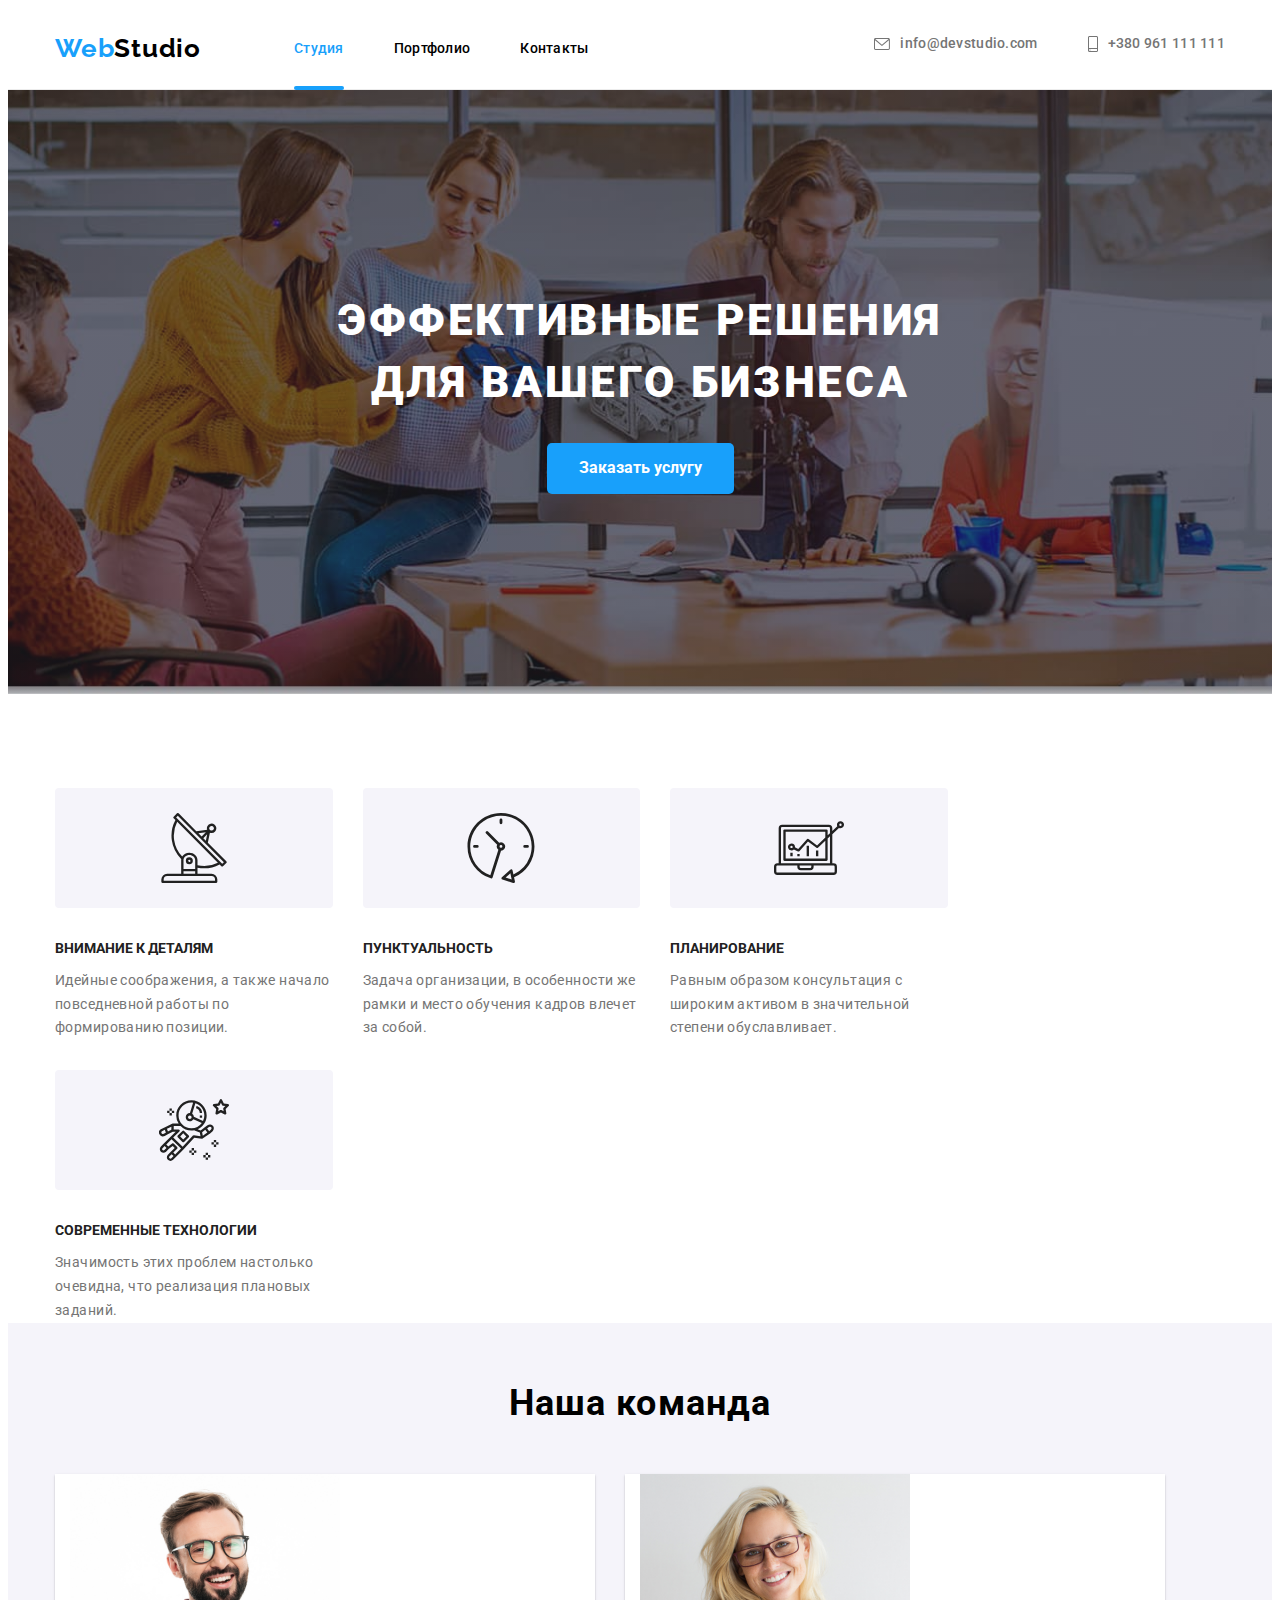
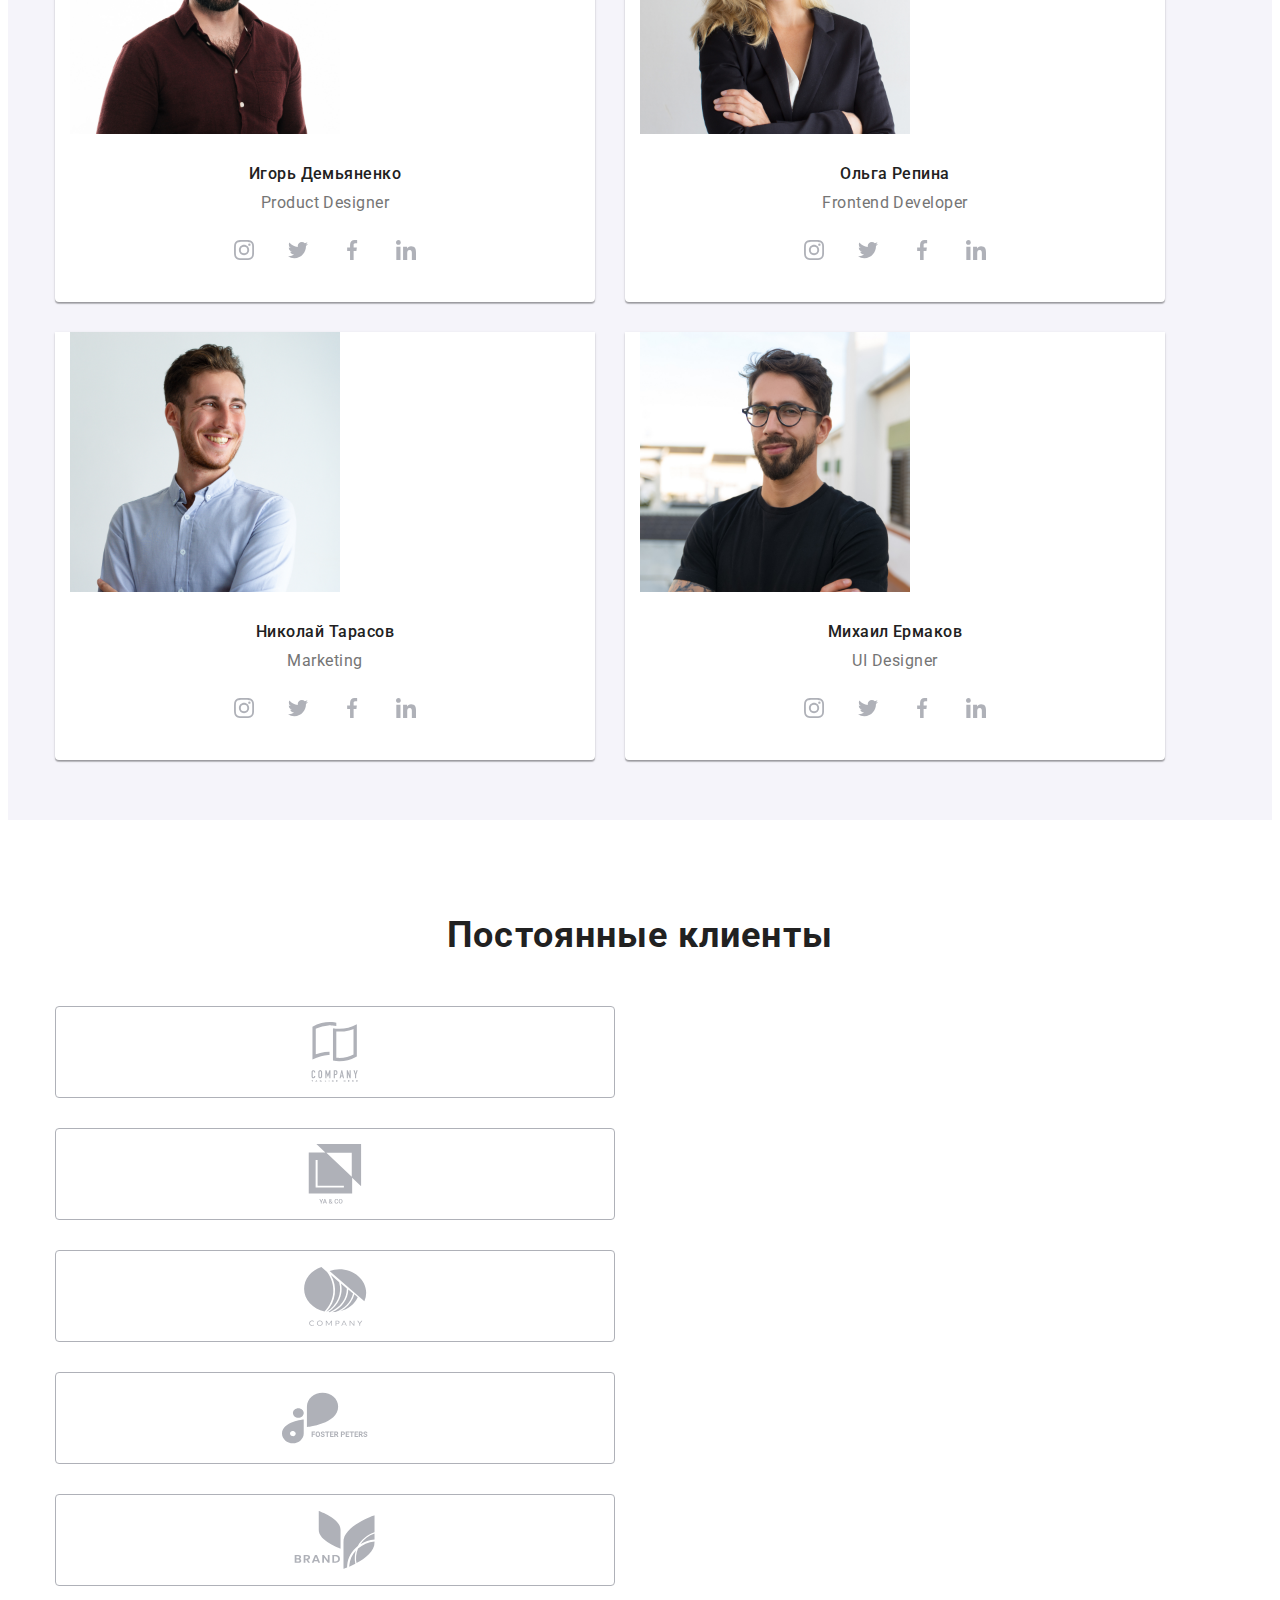
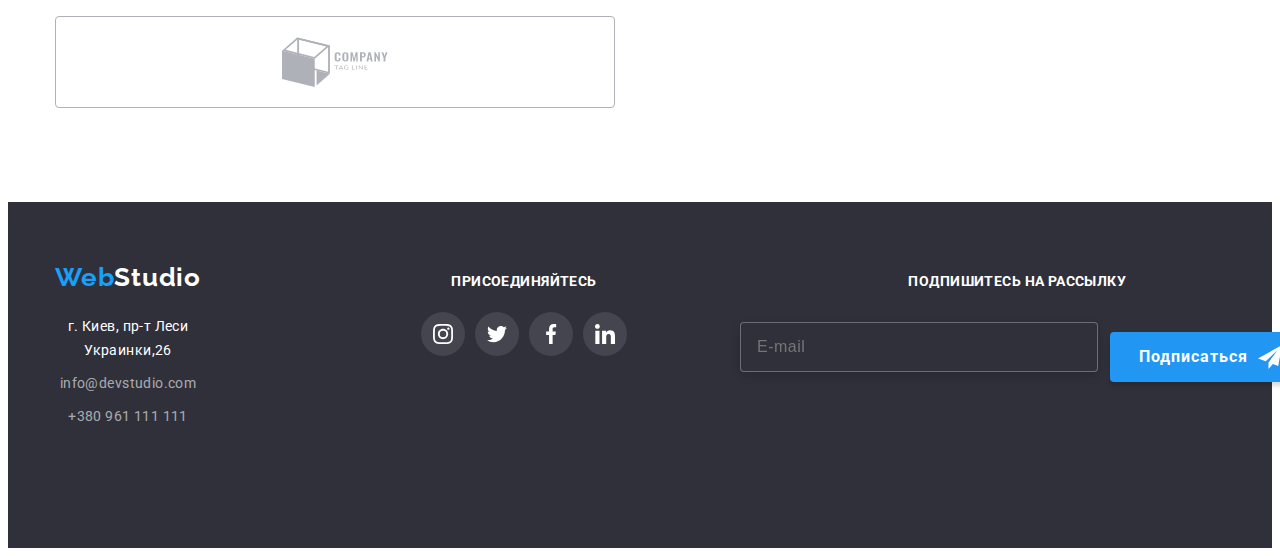
==== commit 505cefef: "17" ====
--- a/index.html
+++ b/index.html
@@ -499,7 +499,8 @@
     </main>
     <!---->
     <footer class="footer">
-        <div class="container footer__box">
+        <div class="container box">
+        <div class="footer__box">
            <div class="footer__content"> 
                <a class="footer__logo" href="">Web<span class="footer__name">Studio</span></a>
             <ul class="footer__desk">
@@ -551,6 +552,7 @@
                 
                 </li>
             </ul></div> 
+        </div>
             <div class="footer__form">
                  <h3 class="footer__titlle form">Подпишитесь на рассылку </h3>
                        <form class="footer__blank">
--- a/css/main.min.css
+++ b/css/main.min.css
@@ -1,3 +1,3 @@
 :root{--primary-text-color: rgba(0, 0, 0, 0.8);--titlle-text-color: #000000;--accent-color: #18a0fb;--primary-white-color: #ffffff;--team-color: #757575;--contacts-color: rgba(255, 255, 255, 0.6);--text-leng: 'Roboto', sans-serif;--secondary-text: 'Raleway', sans-serif;--button-color: #f5f4fa;--footer-color: #2f303a;--section-color: #e5e5e5;--outline-color: #eeeeee;--color-word: #212121;--gradient-color: rgba (196 196 196 1);--card-set-gap: 20px;--card-shadow: 0px 3px 1px rgba(0, 0, 0, 0.1), 0px 1px 2px rgba(0, 0, 0, 0.08),
-    0px 2px 2px rgba(0, 0, 0, 0.12);--background: rgba(47, 48, 58, 0.4);--timing-fuction: cubic-bezier(0.4, 0, 0.2, 1)}h1,h2,h3,h4,p,ul{margin:0;padding:0}img{display:block;max-width:100%}html{-webkit-box-sizing:border-box;box-sizing:border-box}*,*::before,*::after{-webkit-box-sizing:inherit;box-sizing:inherit}body{font-family:var(--text-leng)}.header{border-bottom:1px solid #ececec;padding-bottom:25px;padding-top:25px;position:relative}@media screen and (min-width: 768px){.header{display:-webkit-box;display:-ms-flexbox;display:flex;-webkit-box-align:center;-ms-flex-align:center;align-items:center}}@media screen and (min-width: 768px){.header .header__container{display:-webkit-box;display:-ms-flexbox;display:flex;-webkit-box-align:center;-ms-flex-align:center;align-items:center}}.container{padding-left:15px;padding-right:15px;margin:0 auto}@media screen and (min-width: 480px){.container{width:480px}}@media screen and (min-width: 768px){.container{width:768px}}@media screen and (min-width: 1200px){.container{width:1200px}}.mobile__logo{display:-webkit-box;display:-ms-flexbox;display:flex;-webkit-box-pack:justify;-ms-flex-pack:justify;justify-content:space-between}.site-nav{display:none}@media screen and (min-width: 768px){.site-nav{display:block}}.site-nav__logo{text-decoration:none;font-family:var(--secondary-text);font-weight:bold;font-size:26px;line-height:1.2;letter-spacing:0.03em;color:var(--accent-color)}@media screen and (min-width: 768px){.site-nav__logo{margin-right:93px}}.site-nav__name{color:var(--titlle-text-color);display:-webkit-inline-box;display:-ms-inline-flexbox;display:inline-flex;-ms-flex-pack:distribute;justify-content:space-around}@media screen and (min-width: 768px){.site-nav__list{list-style:none;text-decoration:none;font-weight:500;font-size:14px;line-height:1.14;letter-spacing:0.02em;display:-webkit-box;display:-ms-flexbox;display:flex;-webkit-box-align:center;-ms-flex-align:center;align-items:center}}.site-nav__item:not(:last-child){margin-right:50px;margin-left:auto}@media screen and (min-width: 480px){.site-nav__link.current{position:relative;color:var(--accent-color)}}@media screen and (min-width: 480px){.site-nav__link.current::after{position:absolute;left:0;bottom:-34px;content:'';display:block;background-color:var(--accent-color);border-radius:2px;width:100%;height:4px}}.site-nav__link{text-decoration:none;font-weight:500;font-size:14px;line-height:1.14;letter-spacing:0.02em;color:var(--titlle-text-color);-webkit-transition:color 250ms cubic-bezier(0.4, 0, 0.2, 1);transition:color 250ms cubic-bezier(0.4, 0, 0.2, 1)}.site-nav__link:hover,.site-nav__link:focus{color:var(--accent-color)}.contacts{list-style:none;font-weight:500;font-size:14px;line-height:1.14;letter-spacing:0.02em;display:none}@media screen and (min-width: 768px){.contacts{display:block;margin-left:auto}}@media screen and (min-width: 1200px){.contacts{display:-webkit-box;display:-ms-flexbox;display:flex}}.contacts__item:not(:last-child){margin-bottom:10px}@media screen and (min-width: 1200px){.contacts__item:not(:last-child){margin-right:50px;margin-left:auto}}.contacts__envelope{width:16px;height:12px;margin-right:10px;fill:var(--team-color);-webkit-transition:fill 250ms cubic-bezier(0.4, 0, 0.2, 1);transition:fill 250ms cubic-bezier(0.4, 0, 0.2, 1)}.contacts__icon{width:10px;height:16px;margin-right:10px;fill:var(--team-color);-webkit-transition:color 250ms cubic-bezier(0.4, 0, 0.2, 1);transition:color 250ms cubic-bezier(0.4, 0, 0.2, 1)}.contacts__link:hover svg,.contacts__link:focus{fill:#2196f3}.contacts__link{text-decoration:none;font-weight:500;font-size:14px;line-height:1.14;letter-spacing:0.02em;color:var(--team-color);display:-webkit-box;display:-ms-flexbox;display:flex;-webkit-box-align:center;-ms-flex-align:center;align-items:center;-webkit-transition:color 250ms cubic-bezier(0.4, 0, 0.2, 1);transition:color 250ms cubic-bezier(0.4, 0, 0.2, 1)}.contacts__link:hover,.contacts__link:focus{color:var(--accent-color)}.header__menu{border:none;background-color:transparent;padding:0}@media screen and (min-width: 768px){.header__menu{display:none}}.menu{padding:20px;text-align:center;font-size:20px;height:796px;background:#ffffff}.menu.is__open{display:block}.menu__list{margin-top:28px;font-size:40px;line-height:47px;text-align:center;letter-spacing:0.02em;color:#2196f3}.menu__item{list-style:none;font-size:40px;line-height:47px;text-align:center;letter-spacing:0.02em;color:#212121}.menu__item:not(:last-child){margin-bottom:32px}.menu__link{font-size:40px;font-weight:500;line-height:47px;text-align:center;letter-spacing:0.02em;text-decoration:none;color:#212121}.menu__link.current{color:#2196f3}.mobile__item{list-style:none;margin-top:200px;margin-bottom:32px}.mobile__link{text-decoration:none;font-size:34px;line-height:40px;letter-spacing:0.02em;color:#2196f3;text-decoration:none}.mail__item{margin-bottom:64px;list-style:none}.mail__link{font-weight:500;font-size:24px;line-height:28px;letter-spacing:0.02em;text-decoration:none;color:#757575}.network__list{display:-webkit-box;display:-ms-flexbox;display:flex}.network__item{list-style:none;margin-left:20px}.network__link{text-decoration:none;font-size:18px;line-height:22px;letter-spacing:0.02em;color:#2196f3}.backdrop__menu{position:fixed;top:0;left:0;width:100vw;height:100vh;background-color:#FFFFFF;opacity:1;visibility:visible;pointer-events:initial;-webkit-transition:opacity 250ms cubic-bezier(0.4, 0, 0.2, 1),visibility 250ms cubic-bezier(0.4, 0, 0.2, 1);transition:opacity 250ms cubic-bezier(0.4, 0, 0.2, 1),visibility 250ms cubic-bezier(0.4, 0, 0.2, 1)}@media screen and (min-width: 768px){.backdrop__menu{display:none}}.backdrop__menu.is-hidden{opacity:0;pointer-events:none;visibility:hidden}@media screen and (min-width: 768px){.backdrop__menu.is-hidden{display:none}}.menu__button{width:40px;height:40px;border:none;padding:0}@media screen and (min-width: 768px){.menu__button{display:none}}.menu__close{width:40px;height:40px;position:absolute;top:8px;right:8px;height:30px;width:30px;border:none;display:-webkit-box;display:-ms-flexbox;display:flex;-webkit-box-pack:center;-ms-flex-pack:center;justify-content:center;-webkit-box-align:center;-ms-flex-align:center;align-items:center;background-color:var(--primary-white-color);-webkit-transition:fill 250ms cubic-bezier(0.4, 0, 0.2, 1);transition:fill 250ms cubic-bezier(0.4, 0, 0.2, 1)}.menu__close:hover svg,.menu__close:focus svg{fill:var(--accent-color)}.menu__icon{fill:var(--titlle-text-color);width:18px;height:18px;-webkit-transition:fill 250ms cubic-bezier(0.4, 0, 0.2, 1);transition:fill 250ms cubic-bezier(0.4, 0, 0.2, 1)}.button{cursor:pointer;background:var(--accent-color);font-family:inherit;font-weight:bold;font-size:16px;line-height:1.9;-webkit-box-align:center;-ms-flex-align:center;align-items:center;text-align:center;color:var(--primary-white-color);border-radius:5px;padding-top:10px;padding-bottom:10px;padding-left:32px;padding-right:32px;border:none}.backdrop{position:fixed;top:0;left:0;width:100%;height:100%;background-color:rgba(0,0,0,0.2);-webkit-transition:opacity 250ms cubic-bezier(0.4, 0, 0.2, 1),visibility 250ms cubic-bezier(0.4, 0, 0.2, 1);transition:opacity 250ms cubic-bezier(0.4, 0, 0.2, 1),visibility 250ms cubic-bezier(0.4, 0, 0.2, 1)}.backdrop.is-hidden{opacity:0;pointer-events:none;visibility:hidden}.slogan{text-align:center;background:-webkit-gradient(linear, left top, right top, from(var(--background)), to(var(--background))),url("../images/header.jpg");background:linear-gradient(to right, var(--background), var(--background)),url("../images/header.jpg");background-repeat:no-repeat;background-position:center;background-size:cover}@media screen and (min-width: 1200px){.slogan{padding:200px}}.slogan__name{text-transform:uppercase;font-family:var(--text-leng);font-weight:900;font-size:26px;line-height:1.61;text-align:center;color:var(--primary-white-color);margin:0 auto;width:360px;margin-bottom:30px;letter-spacing:0.06em}@media screen and (min-width: 768px){.slogan__name{font-size:26px;line-height:42px;width:696px}}@media screen and (min-width: 1200px){.slogan__name{font-size:44px;line-height:1.4}}.modal{position:absolute;-webkit-transform:translate(-50%, -50%);transform:translate(-50%, -50%);background-color:var(--primary-white-color);border-radius:4px;width:450px;height:609px;left:50%;top:50%;padding:40px}@media screen and (min-width: 768px){.modal{position:absolute;padding:40px;width:528px;height:581px;top:50%;left:50%}}.close{position:absolute;top:8px;right:8px;height:30px;width:30px;border-radius:50%;border:1px solid rgba(0,0,0,0.1);display:-webkit-box;display:-ms-flexbox;display:flex;-webkit-box-pack:center;-ms-flex-pack:center;justify-content:center;-webkit-box-align:center;-ms-flex-align:center;align-items:center;background-color:var(--primary-white-color);-webkit-transition:border 250ms cubic-bezier(0.4, 0, 0.2, 1);transition:border 250ms cubic-bezier(0.4, 0, 0.2, 1)}.close:hover,.close:focus{border:1px solid var(--accent-color)}.close:hover svg,.close:focus svg{fill:var(--accent-color)}.modal__close{fill:var(--titlle-text-color);width:18px;height:18px;-webkit-transition:fill 250ms cubic-bezier(0.4, 0, 0.2, 1);transition:fill 250ms cubic-bezier(0.4, 0, 0.2, 1)}.form{width:100%;height:100%}.form__name{margin-bottom:12px;size:20px;line-height:1.15;letter-spacing:0.03em;text-align:center}.form__list{list-style:none}.form__item{position:relative;display:-webkit-box;display:-ms-flexbox;display:flex;-webkit-box-orient:vertical;-webkit-box-direction:normal;-ms-flex-direction:column;flex-direction:column}.form__item:not(:last-child){margin-bottom:10px}.form__checkbox{margin-top:10px;margin-bottom:30px}.form__span{position:relative}.form__label{text-align:left;font-size:12px;line-height:1.17;letter-spacing:0.01em;color:#757575;margin-bottom:4px}.form__icon{position:absolute;display:inline-block;top:50%;left:15px;fill:#212121;-webkit-transform:translateY(-50%);transform:translateY(-50%);-webkit-transition:fill 250ms cubic-bezier(0.4, 0, 0.2, 1);transition:fill 250ms cubic-bezier(0.4, 0, 0.2, 1)}.login{width:12px;height:12px}.tell{width:13px;height:13px}.mail{width:15px;height:12px}.form__okey{width:16px;height:15px;margin-left:52px}.form__label:focus-within>.form-icon{fill:#18a0fb}.form__input:focus-within{border:1px solid #18a0fb}.form__input{width:370px;height:40px;border:1px solid rgba(33,33,33,0.2);-webkit-box-sizing:border-box;box-sizing:border-box;border-radius:4px;padding-left:42px;-webkit-transition:border 250ms cubic-bezier(0.4, 0, 0.2, 1);transition:border 250ms cubic-bezier(0.4, 0, 0.2, 1)}.form__input:hover ~ .form__icon,.form__input:focus ~ .form__icon{fill:#18a0fb;-webkit-transition:fill 250ms cubic-bezier(0.4, 0, 0.2, 1);transition:fill 250ms cubic-bezier(0.4, 0, 0.2, 1)}.form__input:hover,.form__input:focus{border:1px solid #18a0fb;-webkit-transition:border 250ms cubic-bezier(0.4, 0, 0.2, 1);transition:border 250ms cubic-bezier(0.4, 0, 0.2, 1);outline:none}.form__text{resize:none;border:1px solid rgba(33,33,33,0.2);-webkit-box-sizing:border-box;box-sizing:border-box;border-radius:4px;width:370px;height:120px;font-size:12px;line-height:1.16;letter-spacing:0.01em;color:rgba(117,117,117,0.5);padding-top:12px;padding-bottom:12px;padding-left:16px;padding-right:16px;-webkit-transition:border 250ms cubic-bezier(0.4, 0, 0.2, 1);transition:border 250ms cubic-bezier(0.4, 0, 0.2, 1)}.form__text:hover,.form__text:focus{border:1px solid #18a0fb;-webkit-transition:border 250ms cubic-bezier(0.4, 0, 0.2, 1);transition:border 250ms cubic-bezier(0.4, 0, 0.2, 1);outline:none}.form__check{width:1px;height:1px;margin:-1px;border:0;padding:0;clip:rect(0 0 0 0);overflow:hidden}.icon__okay{display:inline-block;width:16px;height:16px;border:2px solid #212121;border-radius:4px;margin-right:8px;background-repeat:no-repeat;background-position:center}.form__check:checked+.icon__okay{border-color:#18a0fb;background-color:#18a0fb;background-image:url("../images/okay.svg");background-size:contain;background-origin:content-box;-webkit-box-sizing:border-box;box-sizing:border-box}.form__check:focus+.icon__okay{border-color:#18a0fb;-webkit-transition:background-color 250ms cubic-bezier(0.4, 0, 0.2, 1),border-color 250ms cubic-bezier(0.4, 0, 0.2, 1),backgraund-image 250ms cubic-bezier(0.4, 0, 0.2, 1);transition:background-color 250ms cubic-bezier(0.4, 0, 0.2, 1),border-color 250ms cubic-bezier(0.4, 0, 0.2, 1),backgraund-image 250ms cubic-bezier(0.4, 0, 0.2, 1)}.form__button{padding-left:56px;padding-top:10px;padding-bottom:10px;padding-right:55px;background:var(--accent-color);color:var(--primary-white-color);-webkit-box-shadow:0px 4px 4px rgba(0,0,0,0.15);box-shadow:0px 4px 4px rgba(0,0,0,0.15);border-radius:4px;-webkit-transition:-webkit-box-shadow 250ms cubic-bezier(0.4, 0, 0.2, 1);transition:-webkit-box-shadow 250ms cubic-bezier(0.4, 0, 0.2, 1);transition:box-shadow 250ms cubic-bezier(0.4, 0, 0.2, 1);transition:box-shadow 250ms cubic-bezier(0.4, 0, 0.2, 1), -webkit-box-shadow 250ms cubic-bezier(0.4, 0, 0.2, 1);font-weight:bold;font-size:16px;line-height:30px;letter-spacing:0.06em;border:none}.form__doc{color:#18a0fb;font-size:14px;line-height:24px;letter-spacing:0.03em}.form__okay{width:696px;margin:0 auto;text-align:center}.peculiarities{padding-top:60px}@media screen and (min-width: 1200px){.peculiarities{padding-top:94px}}.peculiarities__name{line-height:1.7;color:rgba(0,0,0,0);position:absolute;width:1px;height:1px;margin:-1px;border:0;padding:0;white-space:nowrap;-webkit-clip-path:inset(100%);clip-path:inset(100%);clip:rect(0 0 0 0);overflow:hidden}.peculiarities-text{margin-left:30px}@media screen and (min-width: 1200px){.peculiarities-text{width:270px}}@media screen and (min-width: 768px){.peculiarities__list{display:-webkit-box;display:-ms-flexbox;display:flex;-ms-flex-wrap:wrap;flex-wrap:wrap;margin-left:-30px;margin-top:-30px}}@media screen and (min-width: 1200px){.peculiarities__list{display:-webkit-box;display:-ms-flexbox;display:flex}}.peculiarities__item{list-style:none;line-height:1.14;color:var(--titlle-text-color)}@media screen and (min-width: 768px){.peculiarities__item{width:calc(100% /2 - 30px)}}@media screen and (min-width: 1200px){.peculiarities__item{width:calc((100% - 90px)/4)}}.peculiarities__item:not(:last-child){margin-bottom:30px}@media screen and (min-width: 768px){.peculiarities__item:not(:last-child){margin-right:30px}}.peculiarities__thumb{height:120px;border-radius:4px;background-color:#f5f4fa;margin-bottom:30px;-webkit-box-align:center;-ms-flex-align:center;align-items:center;-webkit-box-pack:center;-ms-flex-pack:center;justify-content:center;display:-webkit-box;display:-ms-flexbox;display:flex}.peculiarities__icon{width:70px;height:70px;fill:#212121}.peculiarities__titlle{font-weight:bold;font-size:14px;line-height:1.5;text-transform:uppercase;color:var(--color-word);margin-bottom:10px;text-align:center}@media screen and (min-width: 768px){.peculiarities__titlle{text-align:start}}.peculiarities__text{font-size:14px;line-height:1.7;letter-spacing:0.03em;color:var(--team-color)}.applications{font-weight:bold;font-size:36px;line-height:1.16;text-align:center;letter-spacing:0.03em;padding-top:94px;padding-bottom:94px;display:none}.applications__titlle{font-weight:bold;font-size:36px;line-height:1.16;text-align:center;letter-spacing:0.03em;color:var(--color-word);margin-bottom:50px}.applications__image{position:relative}.applications__label{width:370px;height:70px;position:absolute;bottom:0;left:0;width:100%;padding-top:27px;padding-bottom:27px;background-color:rgba(47,48,58,0.8)}@media screen and (min-width: 480px){.applications__label{width:370px}}@media screen and (min-width: 768px){.applications__label{width:768px;display:-webkit-box;display:-ms-flexbox;display:flex;-webkit-box-pack:center;-ms-flex-pack:center;justify-content:center;-webkit-box-align:center;-ms-flex-align:center;align-items:center}}.applications__text{letter-spacing:0.03em;text-align:center;text-transform:uppercase;font-size:14px;color:var(--primary-white-color)}@media screen and (min-width: 768px){.applications__list{width:768px;list-style:none;display:-webkit-box;display:-ms-flexbox;display:flex}}.applications__item:not(:last-child){margin-right:30px}.team{padding-top:60px;margin-top:60px;background-color:var(--button-color)}.team__name{font-weight:bold;font-size:36px;line-height:1.16;letter-spacing:0.03em;width:300px;margin:auto;text-align:center;outline:1px;padding-left:0;margin-bottom:50px}.team__list{list-style:none;padding-bottom:60px}@media screen and (min-width: 768px){.team__list{display:-webkit-box;display:-ms-flexbox;display:flex}}.team__item{background-color:var(--primary-white-color);border-radius:0px 0px 4px 4px;-webkit-box-shadow:0px 1px 3px rgba(0,0,0,0.12),0px 1px 1px rgba(0,0,0,0.14),0px 2px 1px rgba(0,0,0,0.2);box-shadow:0px 1px 3px rgba(0,0,0,0.12),0px 1px 1px rgba(0,0,0,0.14),0px 2px 1px rgba(0,0,0,0.2);margin-top:30px}@media screen and (min-width: 768px){.team__item{width:calc((100% - 4*15px)/2);margin-right:15px}}.team__thumb{border-radius:5px;margin-left:15px;margin-right:15px;background-color:var(--primary-white-color);display:-webkit-box;display:-ms-flexbox;display:flex;-webkit-box-align:center;-ms-flex-align:center;align-items:center}.team__card{padding-top:30px;padding-bottom:30px}.team__desk{font-weight:500;font-size:16px;line-height:19px;text-align:center;letter-spacing:0.03em;color:var(--color-word);margin-bottom:10px}.team__text{font-weight:normal;font-size:16px;line-height:1.19;text-align:center;letter-spacing:0.03em;color:var(--team-color);margin-bottom:16px}.team__catalog{display:-webkit-box;display:-ms-flexbox;display:flex;-webkit-box-pack:center;-ms-flex-pack:center;justify-content:center;list-style:none}.link__note{width:44px;height:44px}.link__note:not(:last-child){margin-right:10px}.team__link{width:100%;height:100%;border-radius:50%;display:-webkit-box;display:-ms-flexbox;display:flex;-webkit-box-pack:center;-ms-flex-pack:center;justify-content:center;-webkit-box-align:center;-ms-flex-align:center;align-items:center;-webkit-transition:background-color 250ms cubic-bezier(0.4, 0, 0.2, 1);transition:background-color 250ms cubic-bezier(0.4, 0, 0.2, 1)}.team__link:hover svg,.team__link:focus svg{fill:#ffffff}.team__link:hover,.team__link:focus{background-color:#2196f3}.team__icon{width:20px;height:20px;fill:#afb1b8;-webkit-transition:fill 250ms cubic-bezier(0.4, 0, 0.2, 1);transition:fill 250ms cubic-bezier(0.4, 0, 0.2, 1)}.clients{padding-top:94px;padding-bottom:94px}.clients__list{list-style:none;display:-webkit-box;display:-ms-flexbox;display:flex;-ms-flex-wrap:wrap;flex-wrap:wrap}.clients__name{font-size:36px;text-align:center;letter-spacing:0.03em;color:var(--color-word);text-align:center;margin-bottom:50px}.clients__item:not(:last-child){margin-right:10px;margin-bottom:30px}@media screen and (min-width: 1200px){.clients__item:not(:last-child){margin-right:30px}}.clients__item{width:210px;height:92px}@media screen and (min-width: 1200px){.clients__item{width:170px}}.clients__link:hover,.clients__link:focus{border-color:#2196f3}.clients__link:hover svg,.clients__link:focus svg{fill:#2196f3}.clients__link{width:100%;height:100%;border:1px solid #afb1b8;border-radius:4px;display:-webkit-box;display:-ms-flexbox;display:flex;-webkit-box-align:center;-ms-flex-align:center;align-items:center;-webkit-box-pack:center;-ms-flex-pack:center;justify-content:center;-webkit-transition:border-color 250ms cubic-bezier(0.4, 0, 0.2, 1);transition:border-color 250ms cubic-bezier(0.4, 0, 0.2, 1)}.clients__icon{width:106px;height:60px;fill:#afb1b8;-webkit-transition:fill 250ms cubic-bezier(0.4, 0, 0.2, 1);transition:fill 250ms cubic-bezier(0.4, 0, 0.2, 1)}.footer{padding-top:60px;padding-bottom:60px;background-color:var(--footer-color)}@media screen and (min-width: 1200px){.footer__box{display:-webkit-box;display:-ms-flexbox;display:flex;-webkit-box-align:baseline;-ms-flex-align:baseline;align-items:baseline}}.footer__content{text-align:center;margin-bottom:60px}.footer__add{margin-bottom:60px;text-align:center}@media screen and (min-width: 1200px){.footer__add{margin-left:80px;margin-right:20px}}.footer__logo{text-decoration:none;font-family:var(--secondary-text);font-weight:bold;font-size:26px;line-height:1.2;letter-spacing:0.03em;color:var(--accent-color);margin-bottom:20px;display:block}.footer__desk{list-style:none}.footer__name{color:var(--primary-white-color)}.footer__map{text-decoration:none;font-weight:normal;font-size:14px;line-height:24px;letter-spacing:0.03em;color:var(--primary-white-color)}.footer__map:not(:last-child){margin-bottom:9px}.footer__link{text-decoration:none;font-weight:normal;font-size:14px;line-height:24px;letter-spacing:0.03em;color:var(--contacts-color)}.footer__item:not(:last-child){margin-bottom:9px}.footer__catalog{display:-webkit-box;display:-ms-flexbox;display:flex;list-style:none;-webkit-box-pack:center;-ms-flex-pack:center;justify-content:center}.footer__titlle{color:var(--primary-white-color);font-weight:bold;font-size:14px;line-height:1.5;text-transform:uppercase;letter-spacing:0.03em;margin-bottom:20px}.footer__list{width:44px;height:44px}.footer__list:not(:last-child){margin-right:10px}.footer__note{width:100%;height:100%;border-radius:50%;background:rgba(255,255,255,0.1);display:-webkit-box;display:-ms-flexbox;display:flex;-webkit-box-pack:center;-ms-flex-pack:center;justify-content:center;-webkit-box-align:center;-ms-flex-align:center;align-items:center;-webkit-transition:background-color 250ms cubic-bezier(0.4, 0, 0.2, 1);transition:background-color 250ms cubic-bezier(0.4, 0, 0.2, 1)}.footer__note:hover,.footer__note:focus{background-color:#2196f3}.footer__icon{width:20px;height:20px;fill:#ffffff;-webkit-transition:fill 250ms cubic-bezier(0.4, 0, 0.2, 1);transition:fill 250ms cubic-bezier(0.4, 0, 0.2, 1)}.footer__blank{list-style:none;-webkit-box-align:center;-ms-flex-align:center;align-items:center}@media screen and (min-width: 1200px){.footer__blank{display:-webkit-box;display:-ms-flexbox;display:flex}}.footer__form{text-align:center;margin-bottom:60px}@media screen and (min-width: 1200px){.footer__form{margin-left:93px}}.footer__input{width:450px;height:50px;background:#2f303a;border:1px solid rgba(255,255,255,0.3);-webkit-box-sizing:border-box;box-sizing:border-box;-webkit-filter:drop-shadow(0px 4px 4px rgba(0,0,0,0.15));filter:drop-shadow(0px 4px 4px rgba(0,0,0,0.15));border-radius:4px;font-size:16px;line-height:20px;letter-spacing:0.03em;padding-left:16px;color:rgba(255,255,255,0.6);display:-webkit-box;display:-ms-flexbox;display:flex;-webkit-box-align:center;-ms-flex-align:center;align-items:center}.footer__button{background-color:#2196f3;color:var(--primary-white-color);padding-left:29px;padding-right:13px;padding-top:10px;padding-bottom:10px;-webkit-box-shadow:0px 4px 4px rgba(0,0,0,0.15);box-shadow:0px 4px 4px rgba(0,0,0,0.15);border-radius:4px;font-weight:bold;margin-left:12px;letter-spacing:0.06em;font-size:16px;line-height:30px;cursor:pointer;font-family:inherit;border:none;font-weight:bold;margin-top:20px}@media screen and (min-width: 1200px){.footer__button{display:-webkit-box;display:-ms-flexbox;display:flex;-webkit-box-align:center;-ms-flex-align:center;align-items:center;text-align:center}}.icon__fly{width:24px;height:24px;margin-left:10px}.site-nav__link.current{position:relative;color:var(--accent-color)}.div-button{margin-right:5px}.works__link{text-decoration:none;display:block;-webkit-transition:-webkit-box-shadow 250ms cubic-bezier(0.4, 0, 0.2, 1);transition:-webkit-box-shadow 250ms cubic-bezier(0.4, 0, 0.2, 1);transition:box-shadow 250ms cubic-bezier(0.4, 0, 0.2, 1);transition:box-shadow 250ms cubic-bezier(0.4, 0, 0.2, 1), -webkit-box-shadow 250ms cubic-bezier(0.4, 0, 0.2, 1)}.works__link:hover,.works__link:focus{-webkit-box-shadow:0px 1px 1px rgba(0,0,0,0.12),0px 4px 4px rgba(0,0,0,0.06),1px 4px 6px rgba(0,0,0,0.16);box-shadow:0px 1px 1px rgba(0,0,0,0.12),0px 4px 4px rgba(0,0,0,0.06),1px 4px 6px rgba(0,0,0,0.16)}.visually-hidden{color:rgba(0,0,0,0);position:absolute;width:1px;height:1px;margin:-1px;border:0;padding:0;white-space:nowrap;-webkit-clip-path:inset(100%);clip-path:inset(100%);clip:rect(0 0 0 0);overflow:hidden}.works{padding-top:94px;padding-bottom:94px}.works__button{list-style:none;display:-webkit-box;display:-ms-flexbox;display:flex;margin-bottom:50px;-webkit-box-pack:center;-ms-flex-pack:center;justify-content:center}.button__portfolio{text-decoration:none;cursor:pointer;font-weight:normal}.button__porfolio:not(:last-child){margin-right:8px}.button__link{border:none;border-radius:4px;cursor:pointer;color:var(--color-word);background-color:var(--button-color);font-family:inherit;font-weight:500;font-size:16px;line-height:1.6;text-align:center;letter-spacing:0.03em;padding-left:22px;padding-right:22px;padding-top:6px;padding-bottom:6px;-webkit-transition:color 250ms cubic-bezier(0.4, 0, 0.2, 1),background-color 250ms cubic-bezier(0.4, 0, 0.2, 1),-webkit-box-shadow 250ms cubic-bezier(0.4, 0, 0.2, 1);transition:color 250ms cubic-bezier(0.4, 0, 0.2, 1),background-color 250ms cubic-bezier(0.4, 0, 0.2, 1),-webkit-box-shadow 250ms cubic-bezier(0.4, 0, 0.2, 1);transition:color 250ms cubic-bezier(0.4, 0, 0.2, 1),background-color 250ms cubic-bezier(0.4, 0, 0.2, 1),box-shadow 250ms cubic-bezier(0.4, 0, 0.2, 1);transition:color 250ms cubic-bezier(0.4, 0, 0.2, 1),background-color 250ms cubic-bezier(0.4, 0, 0.2, 1),box-shadow 250ms cubic-bezier(0.4, 0, 0.2, 1),-webkit-box-shadow 250ms cubic-bezier(0.4, 0, 0.2, 1)}.button__link:hover,.button__link:focus{color:var(--primary-white-color);background:var(--accent-color);-webkit-box-shadow:var(--card-shadow);box-shadow:var(--card-shadow)}.site-nav__link.current{position:relative;color:var(--accent-color)}.works__link{text-decoration:none;display:block;-webkit-transition:-webkit-box-shadow 250ms cubic-bezier(0.4, 0, 0.2, 1);transition:-webkit-box-shadow 250ms cubic-bezier(0.4, 0, 0.2, 1);transition:box-shadow 250ms cubic-bezier(0.4, 0, 0.2, 1);transition:box-shadow 250ms cubic-bezier(0.4, 0, 0.2, 1), -webkit-box-shadow 250ms cubic-bezier(0.4, 0, 0.2, 1)}.works__link:hover,.works__link:focus{-webkit-box-shadow:0px 1px 1px rgba(0,0,0,0.12),0px 4px 4px rgba(0,0,0,0.06),1px 4px 6px rgba(0,0,0,0.16);box-shadow:0px 1px 1px rgba(0,0,0,0.12),0px 4px 4px rgba(0,0,0,0.06),1px 4px 6px rgba(0,0,0,0.16)}.visually-hidden{color:rgba(0,0,0,0);position:absolute;width:1px;height:1px;margin:-1px;border:0;padding:0;white-space:nowrap;-webkit-clip-path:inset(100%);clip-path:inset(100%);clip:rect(0 0 0 0);overflow:hidden}.works{padding-top:94px;padding-bottom:94px}.works__button{list-style:none;display:-webkit-box;display:-ms-flexbox;display:flex;margin-bottom:50px;-webkit-box-pack:center;-ms-flex-pack:center;justify-content:center}.button__portfolio{text-decoration:none;cursor:pointer;font-weight:normal}.button__porfolio:not(:last-child){margin-right:8px}.button__link{border:none;border-radius:4px;cursor:pointer;color:var(--color-word);background-color:var(--button-color);font-family:inherit;font-weight:500;font-size:16px;line-height:1.6;text-align:center;letter-spacing:0.03em;padding-left:22px;padding-right:22px;padding-top:6px;padding-bottom:6px;-webkit-transition:color 250ms cubic-bezier(0.4, 0, 0.2, 1),background-color 250ms cubic-bezier(0.4, 0, 0.2, 1),-webkit-box-shadow 250ms cubic-bezier(0.4, 0, 0.2, 1);transition:color 250ms cubic-bezier(0.4, 0, 0.2, 1),background-color 250ms cubic-bezier(0.4, 0, 0.2, 1),-webkit-box-shadow 250ms cubic-bezier(0.4, 0, 0.2, 1);transition:color 250ms cubic-bezier(0.4, 0, 0.2, 1),background-color 250ms cubic-bezier(0.4, 0, 0.2, 1),box-shadow 250ms cubic-bezier(0.4, 0, 0.2, 1);transition:color 250ms cubic-bezier(0.4, 0, 0.2, 1),background-color 250ms cubic-bezier(0.4, 0, 0.2, 1),box-shadow 250ms cubic-bezier(0.4, 0, 0.2, 1),-webkit-box-shadow 250ms cubic-bezier(0.4, 0, 0.2, 1)}.button__link:hover,.button__link:focus{color:var(--primary-white-color);background:var(--accent-color);-webkit-box-shadow:var(--card-shadow);box-shadow:var(--card-shadow)}.works__example{list-style:none;-ms-flex-wrap:wrap;flex-wrap:wrap;margin-top:-30px;margin-left:-30px}.works__item{margin-left:15px;margin-right:15px}@media screen and (min-width: 1200px){.works__item{margin-top:30px;margin-left:30px}}.works__titlle{padding-top:20px;padding-bottom:20px;padding-left:24px;padding-right:24px;border-right:1px solid #eee;border-left:1px solid #eee;border-bottom:1px solid #eee}.works__overlay{width:100%;height:100%;padding-left:24px;padding-right:24px;padding-bottom:63px;padding-top:63px;content:'';position:absolute;background-color:rgba(33,150,243,0.9);-webkit-transform:translateY(100%);transform:translateY(100%);-webkit-transition:-webkit-transform 250ms cubic-bezier(0.4, 0, 0.2, 1);transition:-webkit-transform 250ms cubic-bezier(0.4, 0, 0.2, 1);transition:transform 250ms cubic-bezier(0.4, 0, 0.2, 1);transition:transform 250ms cubic-bezier(0.4, 0, 0.2, 1), -webkit-transform 250ms cubic-bezier(0.4, 0, 0.2, 1)}.works__text{font-size:18px;line-height:1.55;letter-spacing:0.03em;color:#ffffff}.works__photo{position:relative;overflow:hidden}.works__link:hover .works__overlay,.works__link:focus .works__overlay{-webkit-transform:translateY(0);transform:translateY(0)}.works__note{font-weight:bold;font-size:18px;line-height:2;letter-spacing:0.06em;color:#212121;margin-bottom:4px}.works__desk{font-size:16px;line-height:1.7;letter-spacing:0.03em;color:#757575}
+    0px 2px 2px rgba(0, 0, 0, 0.12);--background: rgba(47, 48, 58, 0.4);--timing-fuction: cubic-bezier(0.4, 0, 0.2, 1)}h1,h2,h3,h4,p,ul{margin:0;padding:0}img{display:block;max-width:100%}html{-webkit-box-sizing:border-box;box-sizing:border-box}*,*::before,*::after{-webkit-box-sizing:inherit;box-sizing:inherit}body{font-family:var(--text-leng)}.header{border-bottom:1px solid #ececec;padding-bottom:25px;padding-top:25px;position:relative}@media screen and (min-width: 768px){.header{display:-webkit-box;display:-ms-flexbox;display:flex;-webkit-box-align:center;-ms-flex-align:center;align-items:center}}@media screen and (min-width: 768px){.header .header__container{display:-webkit-box;display:-ms-flexbox;display:flex;-webkit-box-align:center;-ms-flex-align:center;align-items:center}}.container{padding-left:15px;padding-right:15px;margin:0 auto}@media screen and (min-width: 480px){.container{width:480px}}@media screen and (min-width: 768px){.container{width:768px}}@media screen and (min-width: 1200px){.container{width:1200px}}.mobile__logo{display:-webkit-box;display:-ms-flexbox;display:flex;-webkit-box-pack:justify;-ms-flex-pack:justify;justify-content:space-between}.site-nav{display:none}@media screen and (min-width: 768px){.site-nav{display:block}}.site-nav__logo{text-decoration:none;font-family:var(--secondary-text);font-weight:bold;font-size:26px;line-height:1.2;letter-spacing:0.03em;color:var(--accent-color)}@media screen and (min-width: 768px){.site-nav__logo{margin-right:93px}}.site-nav__name{color:var(--titlle-text-color);display:-webkit-inline-box;display:-ms-inline-flexbox;display:inline-flex;-ms-flex-pack:distribute;justify-content:space-around}@media screen and (min-width: 768px){.site-nav__list{list-style:none;text-decoration:none;font-weight:500;font-size:14px;line-height:1.14;letter-spacing:0.02em;display:-webkit-box;display:-ms-flexbox;display:flex;-webkit-box-align:center;-ms-flex-align:center;align-items:center}}.site-nav__item:not(:last-child){margin-right:50px;margin-left:auto}@media screen and (min-width: 480px){.site-nav__link.current{position:relative;color:var(--accent-color)}}@media screen and (min-width: 480px){.site-nav__link.current::after{position:absolute;left:0;bottom:-34px;content:'';display:block;background-color:var(--accent-color);border-radius:2px;width:100%;height:4px}}.site-nav__link{text-decoration:none;font-weight:500;font-size:14px;line-height:1.14;letter-spacing:0.02em;color:var(--titlle-text-color);-webkit-transition:color 250ms cubic-bezier(0.4, 0, 0.2, 1);transition:color 250ms cubic-bezier(0.4, 0, 0.2, 1)}.site-nav__link:hover,.site-nav__link:focus{color:var(--accent-color)}.contacts{list-style:none;font-weight:500;font-size:14px;line-height:1.14;letter-spacing:0.02em;display:none}@media screen and (min-width: 768px){.contacts{display:block;margin-left:auto}}@media screen and (min-width: 1200px){.contacts{display:-webkit-box;display:-ms-flexbox;display:flex}}.contacts__item:not(:last-child){margin-bottom:10px}@media screen and (min-width: 1200px){.contacts__item:not(:last-child){margin-right:50px;margin-left:auto}}.contacts__envelope{width:16px;height:12px;margin-right:10px;fill:var(--team-color);-webkit-transition:fill 250ms cubic-bezier(0.4, 0, 0.2, 1);transition:fill 250ms cubic-bezier(0.4, 0, 0.2, 1)}.contacts__icon{width:10px;height:16px;margin-right:10px;fill:var(--team-color);-webkit-transition:color 250ms cubic-bezier(0.4, 0, 0.2, 1);transition:color 250ms cubic-bezier(0.4, 0, 0.2, 1)}.contacts__link:hover svg,.contacts__link:focus{fill:#2196f3}.contacts__link{text-decoration:none;font-weight:500;font-size:14px;line-height:1.14;letter-spacing:0.02em;color:var(--team-color);display:-webkit-box;display:-ms-flexbox;display:flex;-webkit-box-align:center;-ms-flex-align:center;align-items:center;-webkit-transition:color 250ms cubic-bezier(0.4, 0, 0.2, 1);transition:color 250ms cubic-bezier(0.4, 0, 0.2, 1)}.contacts__link:hover,.contacts__link:focus{color:var(--accent-color)}.header__menu{border:none;background-color:transparent;padding:0}@media screen and (min-width: 768px){.header__menu{display:none}}.menu{font-size:20px;-webkit-box-pack:end;-ms-flex-pack:end;justify-content:flex-end;background:#ffffff}.menu.is__open{display:block}.menu__list{margin-top:28px;font-size:40px;line-height:47px;letter-spacing:0.02em;color:#2196f3}.menu__item{list-style:none;font-size:40px;line-height:47px;letter-spacing:0.02em;color:#212121}.menu__item:not(:last-child){margin-bottom:32px}.menu__link{font-size:40px;font-weight:500;line-height:47px;text-align:center;letter-spacing:0.02em;text-decoration:none;color:#212121}.menu__link.current{color:#2196f3}.mobile__item{list-style:none;margin-bottom:32px}.mobile__link{text-decoration:none;font-size:34px;line-height:40px;letter-spacing:0.02em;color:#2196f3;text-decoration:none}.mail__item{margin-bottom:64px;list-style:none}.mail__link{font-weight:500;font-size:24px;line-height:28px;letter-spacing:0.02em;text-decoration:none;color:#757575}.network__list{display:-webkit-box;display:-ms-flexbox;display:flex}.network__item{list-style:none}.network__item:not(:last-child){margin-right:20px}.network__link{text-decoration:none;font-size:18px;line-height:22px;letter-spacing:0.02em;color:#2196f3}.backdrop__menu{position:fixed;display:-webkit-box;display:-ms-flexbox;display:flex;-webkit-box-orient:vertical;-webkit-box-direction:normal;-ms-flex-direction:column;flex-direction:column;-webkit-box-pack:justify;-ms-flex-pack:justify;justify-content:space-between;top:0;left:0;width:100vw;height:100vh;padding:40px;background-color:#FFFFFF;opacity:1;visibility:visible;pointer-events:initial;-webkit-transition:opacity 250ms cubic-bezier(0.4, 0, 0.2, 1),visibility 250ms cubic-bezier(0.4, 0, 0.2, 1);transition:opacity 250ms cubic-bezier(0.4, 0, 0.2, 1),visibility 250ms cubic-bezier(0.4, 0, 0.2, 1)}@media screen and (min-width: 768px){.backdrop__menu{display:none}}.backdrop__menu.is-hidden{opacity:0;pointer-events:none;visibility:hidden}@media screen and (min-width: 768px){.backdrop__menu.is-hidden{display:none}}.menu__button{width:40px;height:40px;border:none;padding:0}@media screen and (min-width: 768px){.menu__button{display:none}}.menu__close{width:40px;height:40px;position:absolute;top:8px;right:8px;height:30px;width:30px;border:none;display:-webkit-box;display:-ms-flexbox;display:flex;-webkit-box-pack:center;-ms-flex-pack:center;justify-content:center;-webkit-box-align:center;-ms-flex-align:center;align-items:center;background-color:var(--primary-white-color);-webkit-transition:fill 250ms cubic-bezier(0.4, 0, 0.2, 1);transition:fill 250ms cubic-bezier(0.4, 0, 0.2, 1)}.menu__close:hover svg,.menu__close:focus svg{fill:var(--accent-color)}.menu__icon{fill:var(--titlle-text-color);width:18px;height:18px;-webkit-transition:fill 250ms cubic-bezier(0.4, 0, 0.2, 1);transition:fill 250ms cubic-bezier(0.4, 0, 0.2, 1)}.button{cursor:pointer;background:var(--accent-color);font-family:inherit;font-weight:bold;font-size:16px;line-height:1.9;-webkit-box-align:center;-ms-flex-align:center;align-items:center;text-align:center;color:var(--primary-white-color);border-radius:5px;padding-top:10px;padding-bottom:10px;padding-left:32px;padding-right:32px;border:none}.backdrop{position:fixed;top:0;left:0;width:100vw;height:100vh;background-color:rgba(0,0,0,0.2);-webkit-transition:opacity 250ms cubic-bezier(0.4, 0, 0.2, 1),visibility 250ms cubic-bezier(0.4, 0, 0.2, 1);transition:opacity 250ms cubic-bezier(0.4, 0, 0.2, 1),visibility 250ms cubic-bezier(0.4, 0, 0.2, 1)}.backdrop.is-hidden{opacity:0;pointer-events:none;visibility:hidden}.slogan{padding:60px;text-align:center;background:-webkit-gradient(linear, left top, right top, from(var(--background)), to(var(--background))),url("../images/header.jpg");background:linear-gradient(to right, var(--background), var(--background)),url("../images/header.jpg");background-repeat:no-repeat;background-position:center;background-size:cover}@media screen and (min-width: 768px){.slogan{padding:118px}}@media screen and (min-width: 1200px){.slogan{padding:200px}}.slogan__name{text-transform:uppercase;font-family:var(--text-leng);font-weight:900;font-size:26px;line-height:1.61;text-align:center;color:var(--primary-white-color);margin:0 auto;width:360px;margin-bottom:30px;letter-spacing:0.06em}@media screen and (min-width: 768px){.slogan__name{font-size:26px;line-height:42px;width:696px}}@media screen and (min-width: 1200px){.slogan__name{font-size:44px;line-height:1.4}}.modal{position:absolute;-webkit-transform:translate(-50%, -50%);transform:translate(-50%, -50%);background-color:var(--primary-white-color);border-radius:4px;width:450px;height:609px;left:50%;top:50%;padding:40px}@media screen and (min-width: 768px){.modal{position:absolute;padding:40px;width:450px;height:609px;top:50%;left:50%}}.close{position:absolute;top:8px;right:8px;height:30px;width:30px;border-radius:50%;border:1px solid rgba(0,0,0,0.1);display:-webkit-box;display:-ms-flexbox;display:flex;-webkit-box-pack:center;-ms-flex-pack:center;justify-content:center;-webkit-box-align:center;-ms-flex-align:center;align-items:center;background-color:var(--primary-white-color);-webkit-transition:border 250ms cubic-bezier(0.4, 0, 0.2, 1);transition:border 250ms cubic-bezier(0.4, 0, 0.2, 1)}.close:hover,.close:focus{border:1px solid var(--accent-color)}.close:hover svg,.close:focus svg{fill:var(--accent-color)}.modal__close{fill:var(--titlle-text-color);width:18px;height:18px;-webkit-transition:fill 250ms cubic-bezier(0.4, 0, 0.2, 1);transition:fill 250ms cubic-bezier(0.4, 0, 0.2, 1)}.form{width:100%;height:100%}.form__name{margin-bottom:12px;size:20px;line-height:1.15;letter-spacing:0.03em;text-align:center}.form__list{list-style:none}.form__item{position:relative;display:-webkit-box;display:-ms-flexbox;display:flex;-webkit-box-orient:vertical;-webkit-box-direction:normal;-ms-flex-direction:column;flex-direction:column}.form__item:not(:last-child){margin-bottom:10px}.form__checkbox{margin-top:10px;margin-bottom:30px}.form__span{position:relative}.form__label{text-align:left;font-size:12px;line-height:1.17;letter-spacing:0.01em;color:#757575;margin-bottom:4px}.form__icon{position:absolute;display:inline-block;top:50%;left:15px;fill:#212121;-webkit-transform:translateY(-50%);transform:translateY(-50%);-webkit-transition:fill 250ms cubic-bezier(0.4, 0, 0.2, 1);transition:fill 250ms cubic-bezier(0.4, 0, 0.2, 1)}.login{width:12px;height:12px}.tell{width:13px;height:13px}.mail{width:15px;height:12px}.form__okey{width:16px;height:15px;margin-left:52px}.form__label:focus-within>.form-icon{fill:#18a0fb}.form__input:focus-within{border:1px solid #18a0fb}.form__input{width:370px;height:40px;border:1px solid rgba(33,33,33,0.2);-webkit-box-sizing:border-box;box-sizing:border-box;border-radius:4px;padding-left:42px;-webkit-transition:border 250ms cubic-bezier(0.4, 0, 0.2, 1);transition:border 250ms cubic-bezier(0.4, 0, 0.2, 1)}.form__input:hover ~ .form__icon,.form__input:focus ~ .form__icon{fill:#18a0fb;-webkit-transition:fill 250ms cubic-bezier(0.4, 0, 0.2, 1);transition:fill 250ms cubic-bezier(0.4, 0, 0.2, 1)}.form__input:hover,.form__input:focus{border:1px solid #18a0fb;-webkit-transition:border 250ms cubic-bezier(0.4, 0, 0.2, 1);transition:border 250ms cubic-bezier(0.4, 0, 0.2, 1);outline:none}.form__text{resize:none;border:1px solid rgba(33,33,33,0.2);-webkit-box-sizing:border-box;box-sizing:border-box;border-radius:4px;width:370px;height:120px;font-size:12px;line-height:1.16;letter-spacing:0.01em;color:rgba(117,117,117,0.5);padding-top:12px;padding-bottom:12px;padding-left:16px;padding-right:16px;-webkit-transition:border 250ms cubic-bezier(0.4, 0, 0.2, 1);transition:border 250ms cubic-bezier(0.4, 0, 0.2, 1)}.form__text:hover,.form__text:focus{border:1px solid #18a0fb;-webkit-transition:border 250ms cubic-bezier(0.4, 0, 0.2, 1);transition:border 250ms cubic-bezier(0.4, 0, 0.2, 1);outline:none}.form__check{width:1px;height:1px;margin:-1px;border:0;padding:0;clip:rect(0 0 0 0);overflow:hidden}.icon__okay{display:inline-block;width:16px;height:16px;border:2px solid #212121;border-radius:4px;margin-right:8px;background-repeat:no-repeat;background-position:center}.form__check:checked+.icon__okay{border-color:#18a0fb;background-color:#18a0fb;background-image:url("../images/okay.svg");background-size:contain;background-origin:content-box;-webkit-box-sizing:border-box;box-sizing:border-box}.form__check:focus+.icon__okay{border-color:#18a0fb;-webkit-transition:background-color 250ms cubic-bezier(0.4, 0, 0.2, 1),border-color 250ms cubic-bezier(0.4, 0, 0.2, 1),backgraund-image 250ms cubic-bezier(0.4, 0, 0.2, 1);transition:background-color 250ms cubic-bezier(0.4, 0, 0.2, 1),border-color 250ms cubic-bezier(0.4, 0, 0.2, 1),backgraund-image 250ms cubic-bezier(0.4, 0, 0.2, 1)}.form__button{padding-left:56px;padding-top:10px;padding-bottom:10px;padding-right:55px;background:var(--accent-color);color:var(--primary-white-color);-webkit-box-shadow:0px 4px 4px rgba(0,0,0,0.15);box-shadow:0px 4px 4px rgba(0,0,0,0.15);border-radius:4px;-webkit-transition:-webkit-box-shadow 250ms cubic-bezier(0.4, 0, 0.2, 1);transition:-webkit-box-shadow 250ms cubic-bezier(0.4, 0, 0.2, 1);transition:box-shadow 250ms cubic-bezier(0.4, 0, 0.2, 1);transition:box-shadow 250ms cubic-bezier(0.4, 0, 0.2, 1), -webkit-box-shadow 250ms cubic-bezier(0.4, 0, 0.2, 1);font-weight:bold;font-size:16px;line-height:30px;letter-spacing:0.06em;border:none}.form__doc{color:#18a0fb;font-size:14px;line-height:24px;letter-spacing:0.03em}.form__okay{width:696px;margin:0 auto;text-align:center}.peculiarities{padding-top:60px}@media screen and (min-width: 1200px){.peculiarities{padding-top:94px}}.peculiarities__name{line-height:1.7;color:rgba(0,0,0,0);position:absolute;width:1px;height:1px;margin:-1px;border:0;padding:0;white-space:nowrap;-webkit-clip-path:inset(100%);clip-path:inset(100%);clip:rect(0 0 0 0);overflow:hidden}.peculiarities-text{margin-left:30px}@media screen and (min-width: 1200px){.peculiarities-text{width:270px}}.peculiarities__list{margin-left:-30px;margin-top:-30px}@media screen and (min-width: 768px){.peculiarities__list{display:-webkit-box;display:-ms-flexbox;display:flex;-ms-flex-wrap:wrap;flex-wrap:wrap}}@media screen and (min-width: 1200px){.peculiarities__list{display:-webkit-box;display:-ms-flexbox;display:flex}}.peculiarities__item{list-style:none;line-height:1.14;color:var(--titlle-text-color);margin-top:30px;margin-left:30px}@media screen and (min-width: 768px){.peculiarities__item{width:calc(100% /2 - 90px)}}@media screen and (min-width: 1200px){.peculiarities__item{width:calc((100% - 90px)/4)}}.peculiarities__thumb{height:120px;border-radius:4px;background-color:#f5f4fa;margin-bottom:30px;-webkit-box-align:center;-ms-flex-align:center;align-items:center;-webkit-box-pack:center;-ms-flex-pack:center;justify-content:center;display:-webkit-box;display:-ms-flexbox;display:flex}.peculiarities__icon{width:70px;height:70px;fill:#212121}.peculiarities__titlle{font-weight:bold;font-size:14px;line-height:1.5;text-transform:uppercase;color:var(--color-word);margin-bottom:10px;text-align:center}@media screen and (min-width: 768px){.peculiarities__titlle{text-align:start}}.peculiarities__text{font-size:14px;line-height:1.7;letter-spacing:0.03em;color:var(--team-color)}.applications{font-weight:bold;font-size:36px;line-height:1.16;text-align:center;letter-spacing:0.03em;padding-top:94px;padding-bottom:94px;display:none}.applications__titlle{font-weight:bold;font-size:36px;line-height:1.16;text-align:center;letter-spacing:0.03em;color:var(--color-word);margin-bottom:50px}.applications__image{position:relative}.applications__label{width:370px;height:70px;position:absolute;bottom:0;left:0;width:100%;padding-top:27px;padding-bottom:27px;background-color:rgba(47,48,58,0.8)}@media screen and (min-width: 480px){.applications__label{width:370px}}@media screen and (min-width: 768px){.applications__label{width:768px;display:-webkit-box;display:-ms-flexbox;display:flex;-webkit-box-pack:center;-ms-flex-pack:center;justify-content:center;-webkit-box-align:center;-ms-flex-align:center;align-items:center}}.applications__text{letter-spacing:0.03em;text-align:center;text-transform:uppercase;font-size:14px;color:var(--primary-white-color)}@media screen and (min-width: 768px){.applications__list{width:768px;list-style:none;display:-webkit-box;display:-ms-flexbox;display:flex}}.applications__item:not(:last-child){margin-right:30px}.team{padding-top:60px;background-color:var(--button-color)}.team__name{font-weight:bold;font-size:36px;line-height:1.16;letter-spacing:0.03em;width:300px;margin:auto;text-align:center;outline:1px;padding-left:0;margin-bottom:50px}.team__list{list-style:none;padding-bottom:60px;margin-top:-30px;margin-right:-30px}@media screen and (min-width: 768px){.team__list{display:-webkit-box;display:-ms-flexbox;display:flex;-ms-flex-wrap:wrap;flex-wrap:wrap}}.team__item{background-color:var(--primary-white-color);border-radius:0px 0px 4px 4px;-webkit-box-shadow:0px 1px 3px rgba(0,0,0,0.12),0px 1px 1px rgba(0,0,0,0.14),0px 2px 1px rgba(0,0,0,0.2);box-shadow:0px 1px 3px rgba(0,0,0,0.12),0px 1px 1px rgba(0,0,0,0.14),0px 2px 1px rgba(0,0,0,0.2);margin-top:30px;margin-right:30px}@media screen and (min-width: 768px){.team__item{width:calc(100% /2 - 60px)}}.team__thumb{border-radius:5px;margin-left:15px;margin-right:15px;background-color:var(--primary-white-color);display:-webkit-box;display:-ms-flexbox;display:flex;-webkit-box-align:center;-ms-flex-align:center;align-items:center}.team__card{padding-top:30px;padding-bottom:30px}.team__desk{font-weight:500;font-size:16px;line-height:19px;text-align:center;letter-spacing:0.03em;color:var(--color-word);margin-bottom:10px}.team__text{font-weight:normal;font-size:16px;line-height:1.19;text-align:center;letter-spacing:0.03em;color:var(--team-color);margin-bottom:16px}.team__catalog{display:-webkit-box;display:-ms-flexbox;display:flex;-webkit-box-pack:center;-ms-flex-pack:center;justify-content:center;list-style:none}.link__note{width:44px;height:44px}.link__note:not(:last-child){margin-right:10px}.team__link{width:100%;height:100%;border-radius:50%;display:-webkit-box;display:-ms-flexbox;display:flex;-webkit-box-pack:center;-ms-flex-pack:center;justify-content:center;-webkit-box-align:center;-ms-flex-align:center;align-items:center;-webkit-transition:background-color 250ms cubic-bezier(0.4, 0, 0.2, 1);transition:background-color 250ms cubic-bezier(0.4, 0, 0.2, 1)}.team__link:hover svg,.team__link:focus svg{fill:#ffffff}.team__link:hover,.team__link:focus{background-color:#2196f3}.team__icon{width:20px;height:20px;fill:#afb1b8;-webkit-transition:fill 250ms cubic-bezier(0.4, 0, 0.2, 1);transition:fill 250ms cubic-bezier(0.4, 0, 0.2, 1)}.clients{padding-top:94px;padding-bottom:94px}.clients__list{list-style:none;display:-webkit-box;display:-ms-flexbox;display:flex;-ms-flex-wrap:wrap;flex-wrap:wrap;margin-left:-30px}.clients__name{font-size:36px;text-align:center;letter-spacing:0.03em;color:var(--color-word);text-align:center;margin-bottom:50px}.clients__item{margin-left:30px}.clients__item:not(:last-child){margin-bottom:30px}@media screen and (min-width: 1200px){.clients__item:not(:last-child){margin-right:30px}}.clients__item{height:92px;-ms-flex-preferred-size:calc(100% /2 - 40px);flex-basis:calc(100% /2 - 40px)}@media screen and (min-width: 1200px){.clients__item{width:170px}}.clients__link:hover,.clients__link:focus{border-color:#2196f3}.clients__link:hover svg,.clients__link:focus svg{fill:#2196f3}.clients__link{width:100%;height:100%;border:1px solid #afb1b8;border-radius:4px;display:-webkit-box;display:-ms-flexbox;display:flex;-webkit-box-align:center;-ms-flex-align:center;align-items:center;-webkit-box-pack:center;-ms-flex-pack:center;justify-content:center;-webkit-transition:border-color 250ms cubic-bezier(0.4, 0, 0.2, 1);transition:border-color 250ms cubic-bezier(0.4, 0, 0.2, 1)}.clients__icon{width:106px;height:60px;fill:#afb1b8;-webkit-transition:fill 250ms cubic-bezier(0.4, 0, 0.2, 1);transition:fill 250ms cubic-bezier(0.4, 0, 0.2, 1)}.footer{padding-top:60px;padding-bottom:60px;background-color:var(--footer-color)}.box{-webkit-box-align:baseline;-ms-flex-align:baseline;align-items:baseline}@media screen and (min-width: 1200px){.box{display:-webkit-box;display:-ms-flexbox;display:flex}}@media screen and (min-width: 768px){.footer__box{display:-webkit-box;display:-ms-flexbox;display:flex}}@media screen and (min-width: 1200px){.footer__box{display:-webkit-box;display:-ms-flexbox;display:flex;-webkit-box-align:baseline;-ms-flex-align:baseline;align-items:baseline}}.footer__content{text-align:center;margin-bottom:60px}@media screen and (min-width: 768px){.footer__content{margin-right:140px}}.footer__add{margin-bottom:60px;text-align:center}@media screen and (min-width: 1200px){.footer__add{margin-left:80px;margin-right:20px}}.footer__logo{text-decoration:none;font-family:var(--secondary-text);font-weight:bold;font-size:26px;line-height:1.2;letter-spacing:0.03em;color:var(--accent-color);margin-bottom:20px;display:block}.footer__desk{list-style:none}.footer__name{color:var(--primary-white-color)}.footer__map{text-decoration:none;font-weight:normal;font-size:14px;line-height:24px;letter-spacing:0.03em;color:var(--primary-white-color)}.footer__map:not(:last-child){margin-bottom:9px}.footer__link{text-decoration:none;font-weight:normal;font-size:14px;line-height:24px;letter-spacing:0.03em;color:var(--contacts-color)}.footer__item:not(:last-child){margin-bottom:9px}.footer__catalog{display:-webkit-box;display:-ms-flexbox;display:flex;list-style:none;-webkit-box-pack:center;-ms-flex-pack:center;justify-content:center}.footer__titlle{color:var(--primary-white-color);font-weight:bold;font-size:14px;line-height:1.5;text-transform:uppercase;letter-spacing:0.03em;margin-bottom:20px}.footer__list{width:44px;height:44px}.footer__list:not(:last-child){margin-right:10px}.footer__note{width:100%;height:100%;border-radius:50%;background:rgba(255,255,255,0.1);display:-webkit-box;display:-ms-flexbox;display:flex;-webkit-box-pack:center;-ms-flex-pack:center;justify-content:center;-webkit-box-align:center;-ms-flex-align:center;align-items:center;-webkit-transition:background-color 250ms cubic-bezier(0.4, 0, 0.2, 1);transition:background-color 250ms cubic-bezier(0.4, 0, 0.2, 1)}.footer__note:hover,.footer__note:focus{background-color:#2196f3}.footer__icon{width:20px;height:20px;fill:#ffffff;-webkit-transition:fill 250ms cubic-bezier(0.4, 0, 0.2, 1);transition:fill 250ms cubic-bezier(0.4, 0, 0.2, 1)}.footer__blank{list-style:none;-webkit-box-align:center;-ms-flex-align:center;align-items:center}@media screen and (min-width: 1200px){.footer__blank{display:-webkit-box;display:-ms-flexbox;display:flex}}.footer__form{text-align:center;margin-bottom:60px}@media screen and (min-width: 1200px){.footer__form{margin-left:93px}}.footer__input{width:100%;height:50px;background:#2f303a;border:1px solid rgba(255,255,255,0.3);-webkit-box-sizing:border-box;box-sizing:border-box;-webkit-filter:drop-shadow(0px 4px 4px rgba(0,0,0,0.15));filter:drop-shadow(0px 4px 4px rgba(0,0,0,0.15));border-radius:4px;font-size:16px;line-height:20px;letter-spacing:0.03em;padding-left:16px;color:rgba(255,255,255,0.6);display:-webkit-box;display:-ms-flexbox;display:flex;-webkit-box-align:center;-ms-flex-align:center;align-items:center}@media screen and (min-width: 768px){.footer__input{width:450px;-webkit-box-pack:center;-ms-flex-pack:center;justify-content:center}}@media screen and (min-width: 1200px){.footer__input{width:358px}}.footer__button{background-color:#2196f3;color:var(--primary-white-color);padding-left:29px;padding-right:13px;padding-top:10px;padding-bottom:10px;-webkit-box-shadow:0px 4px 4px rgba(0,0,0,0.15);box-shadow:0px 4px 4px rgba(0,0,0,0.15);border-radius:4px;font-weight:bold;margin-left:12px;letter-spacing:0.06em;font-size:16px;line-height:30px;cursor:pointer;font-family:inherit;border:none;font-weight:bold;margin-top:20px}@media screen and (min-width: 1200px){.footer__button{display:-webkit-box;display:-ms-flexbox;display:flex;-webkit-box-align:center;-ms-flex-align:center;align-items:center;text-align:center}}.icon__fly{width:24px;height:24px;margin-left:10px}.site-nav__link.current{position:relative;color:var(--accent-color)}.div-button{margin-right:5px}.works__link{text-decoration:none;display:block;-webkit-transition:-webkit-box-shadow 250ms cubic-bezier(0.4, 0, 0.2, 1);transition:-webkit-box-shadow 250ms cubic-bezier(0.4, 0, 0.2, 1);transition:box-shadow 250ms cubic-bezier(0.4, 0, 0.2, 1);transition:box-shadow 250ms cubic-bezier(0.4, 0, 0.2, 1), -webkit-box-shadow 250ms cubic-bezier(0.4, 0, 0.2, 1)}.works__link:hover,.works__link:focus{-webkit-box-shadow:0px 1px 1px rgba(0,0,0,0.12),0px 4px 4px rgba(0,0,0,0.06),1px 4px 6px rgba(0,0,0,0.16);box-shadow:0px 1px 1px rgba(0,0,0,0.12),0px 4px 4px rgba(0,0,0,0.06),1px 4px 6px rgba(0,0,0,0.16)}.visually-hidden{color:rgba(0,0,0,0);position:absolute;width:1px;height:1px;margin:-1px;border:0;padding:0;white-space:nowrap;-webkit-clip-path:inset(100%);clip-path:inset(100%);clip:rect(0 0 0 0);overflow:hidden}.works{padding-top:94px;padding-bottom:94px}.works__button{list-style:none;display:-webkit-box;display:-ms-flexbox;display:flex;-ms-flex-wrap:wrap;flex-wrap:wrap;margin-bottom:50px;-webkit-box-pack:start;-ms-flex-pack:start;justify-content:start}@media screen and (min-width: 768px){.works__button{-webkit-box-pack:center;-ms-flex-pack:center;justify-content:center}}.button__porfolio{text-decoration:none;cursor:pointer;font-weight:normal;width:calc(100% / 3 - 40px);margin-right:8px}@media screen and (min-width: 768px){.button__porfolio{width:calc(100% /5 - 32px)}}@media screen and (min-width: 1200px){.button__porfolio{width:calc(100% /5 - 100px)}}.button__link{border:none;border-radius:4px;cursor:pointer;color:var(--color-word);background-color:var(--button-color);font-family:inherit;font-weight:500;font-size:16px;line-height:1.6;text-align:center;letter-spacing:0.03em;padding-left:22px;padding-right:22px;padding-top:6px;padding-bottom:6px;-webkit-transition:color 250ms cubic-bezier(0.4, 0, 0.2, 1),background-color 250ms cubic-bezier(0.4, 0, 0.2, 1),-webkit-box-shadow 250ms cubic-bezier(0.4, 0, 0.2, 1);transition:color 250ms cubic-bezier(0.4, 0, 0.2, 1),background-color 250ms cubic-bezier(0.4, 0, 0.2, 1),-webkit-box-shadow 250ms cubic-bezier(0.4, 0, 0.2, 1);transition:color 250ms cubic-bezier(0.4, 0, 0.2, 1),background-color 250ms cubic-bezier(0.4, 0, 0.2, 1),box-shadow 250ms cubic-bezier(0.4, 0, 0.2, 1);transition:color 250ms cubic-bezier(0.4, 0, 0.2, 1),background-color 250ms cubic-bezier(0.4, 0, 0.2, 1),box-shadow 250ms cubic-bezier(0.4, 0, 0.2, 1),-webkit-box-shadow 250ms cubic-bezier(0.4, 0, 0.2, 1)}.button__link:hover,.button__link:focus{color:var(--primary-white-color);background:var(--accent-color);-webkit-box-shadow:var(--card-shadow);box-shadow:var(--card-shadow)}.site-nav__link.current{position:relative;color:var(--accent-color)}.works__link{text-decoration:none;display:block;-webkit-transition:-webkit-box-shadow 250ms cubic-bezier(0.4, 0, 0.2, 1);transition:-webkit-box-shadow 250ms cubic-bezier(0.4, 0, 0.2, 1);transition:box-shadow 250ms cubic-bezier(0.4, 0, 0.2, 1);transition:box-shadow 250ms cubic-bezier(0.4, 0, 0.2, 1), -webkit-box-shadow 250ms cubic-bezier(0.4, 0, 0.2, 1)}.works__link:hover,.works__link:focus{-webkit-box-shadow:0px 1px 1px rgba(0,0,0,0.12),0px 4px 4px rgba(0,0,0,0.06),1px 4px 6px rgba(0,0,0,0.16);box-shadow:0px 1px 1px rgba(0,0,0,0.12),0px 4px 4px rgba(0,0,0,0.06),1px 4px 6px rgba(0,0,0,0.16)}.visually-hidden{color:rgba(0,0,0,0);position:absolute;width:1px;height:1px;margin:-1px;border:0;padding:0;white-space:nowrap;-webkit-clip-path:inset(100%);clip-path:inset(100%);clip:rect(0 0 0 0);overflow:hidden}.works{padding-top:94px;padding-bottom:94px}.works__button{list-style:none;display:-webkit-box;display:-ms-flexbox;display:flex;margin-bottom:50px;-webkit-box-pack:center;-ms-flex-pack:center;justify-content:center}.button__portfolio{text-decoration:none;cursor:pointer;font-weight:normal}.button__porfolio:not(:last-child){margin-right:8px}.button__link{border:none;border-radius:4px;cursor:pointer;color:var(--color-word);background-color:var(--button-color);font-family:inherit;font-weight:500;font-size:16px;line-height:1.6;text-align:center;letter-spacing:0.03em;padding-left:22px;padding-right:22px;padding-top:6px;padding-bottom:6px;-webkit-transition:color 250ms cubic-bezier(0.4, 0, 0.2, 1),background-color 250ms cubic-bezier(0.4, 0, 0.2, 1),-webkit-box-shadow 250ms cubic-bezier(0.4, 0, 0.2, 1);transition:color 250ms cubic-bezier(0.4, 0, 0.2, 1),background-color 250ms cubic-bezier(0.4, 0, 0.2, 1),-webkit-box-shadow 250ms cubic-bezier(0.4, 0, 0.2, 1);transition:color 250ms cubic-bezier(0.4, 0, 0.2, 1),background-color 250ms cubic-bezier(0.4, 0, 0.2, 1),box-shadow 250ms cubic-bezier(0.4, 0, 0.2, 1);transition:color 250ms cubic-bezier(0.4, 0, 0.2, 1),background-color 250ms cubic-bezier(0.4, 0, 0.2, 1),box-shadow 250ms cubic-bezier(0.4, 0, 0.2, 1),-webkit-box-shadow 250ms cubic-bezier(0.4, 0, 0.2, 1)}.button__link:hover,.button__link:focus{color:var(--primary-white-color);background:var(--accent-color);-webkit-box-shadow:var(--card-shadow);box-shadow:var(--card-shadow)}.works__example{list-style:none;margin-top:-30px;margin-left:-30px}@media screen and (min-width: 768px){.works__example{display:-webkit-box;display:-ms-flexbox;display:flex;-ms-flex-wrap:wrap;flex-wrap:wrap}}.works__item{margin-left:15px;margin-right:15px}@media screen and (min-width: 768px){.works__item{-ms-flex-preferred-size:calc(100% /2 - 60px);flex-basis:calc(100% /2 - 60px)}}@media screen and (min-width: 1200px){.works__item{margin-top:30px;margin-left:30px;-ms-flex-preferred-size:calc(100% /3 - 60px);flex-basis:calc(100% /3 - 60px)}}.works__titlle{padding-top:20px;padding-bottom:20px;padding-left:24px;padding-right:24px;border-right:1px solid #eee;border-left:1px solid #eee;border-bottom:1px solid #eee}.works__overlay{width:100%;height:100%;padding-left:24px;padding-right:24px;padding-bottom:63px;padding-top:63px;content:'';position:absolute;background-color:rgba(33,150,243,0.9);-webkit-transform:translateY(100%);transform:translateY(100%);-webkit-transition:-webkit-transform 250ms cubic-bezier(0.4, 0, 0.2, 1);transition:-webkit-transform 250ms cubic-bezier(0.4, 0, 0.2, 1);transition:transform 250ms cubic-bezier(0.4, 0, 0.2, 1);transition:transform 250ms cubic-bezier(0.4, 0, 0.2, 1), -webkit-transform 250ms cubic-bezier(0.4, 0, 0.2, 1)}.works__text{font-size:18px;line-height:1.55;letter-spacing:0.03em;color:#ffffff}.works__photo{position:relative;overflow:hidden}.works__link:hover .works__overlay,.works__link:focus .works__overlay{-webkit-transform:translateY(0);transform:translateY(0)}.works__note{font-weight:bold;font-size:18px;line-height:2;letter-spacing:0.06em;color:#212121;margin-bottom:4px}.works__desk{font-size:16px;line-height:1.7;letter-spacing:0.03em;color:#757575}
 /*# sourceMappingURL=main.min.css.map */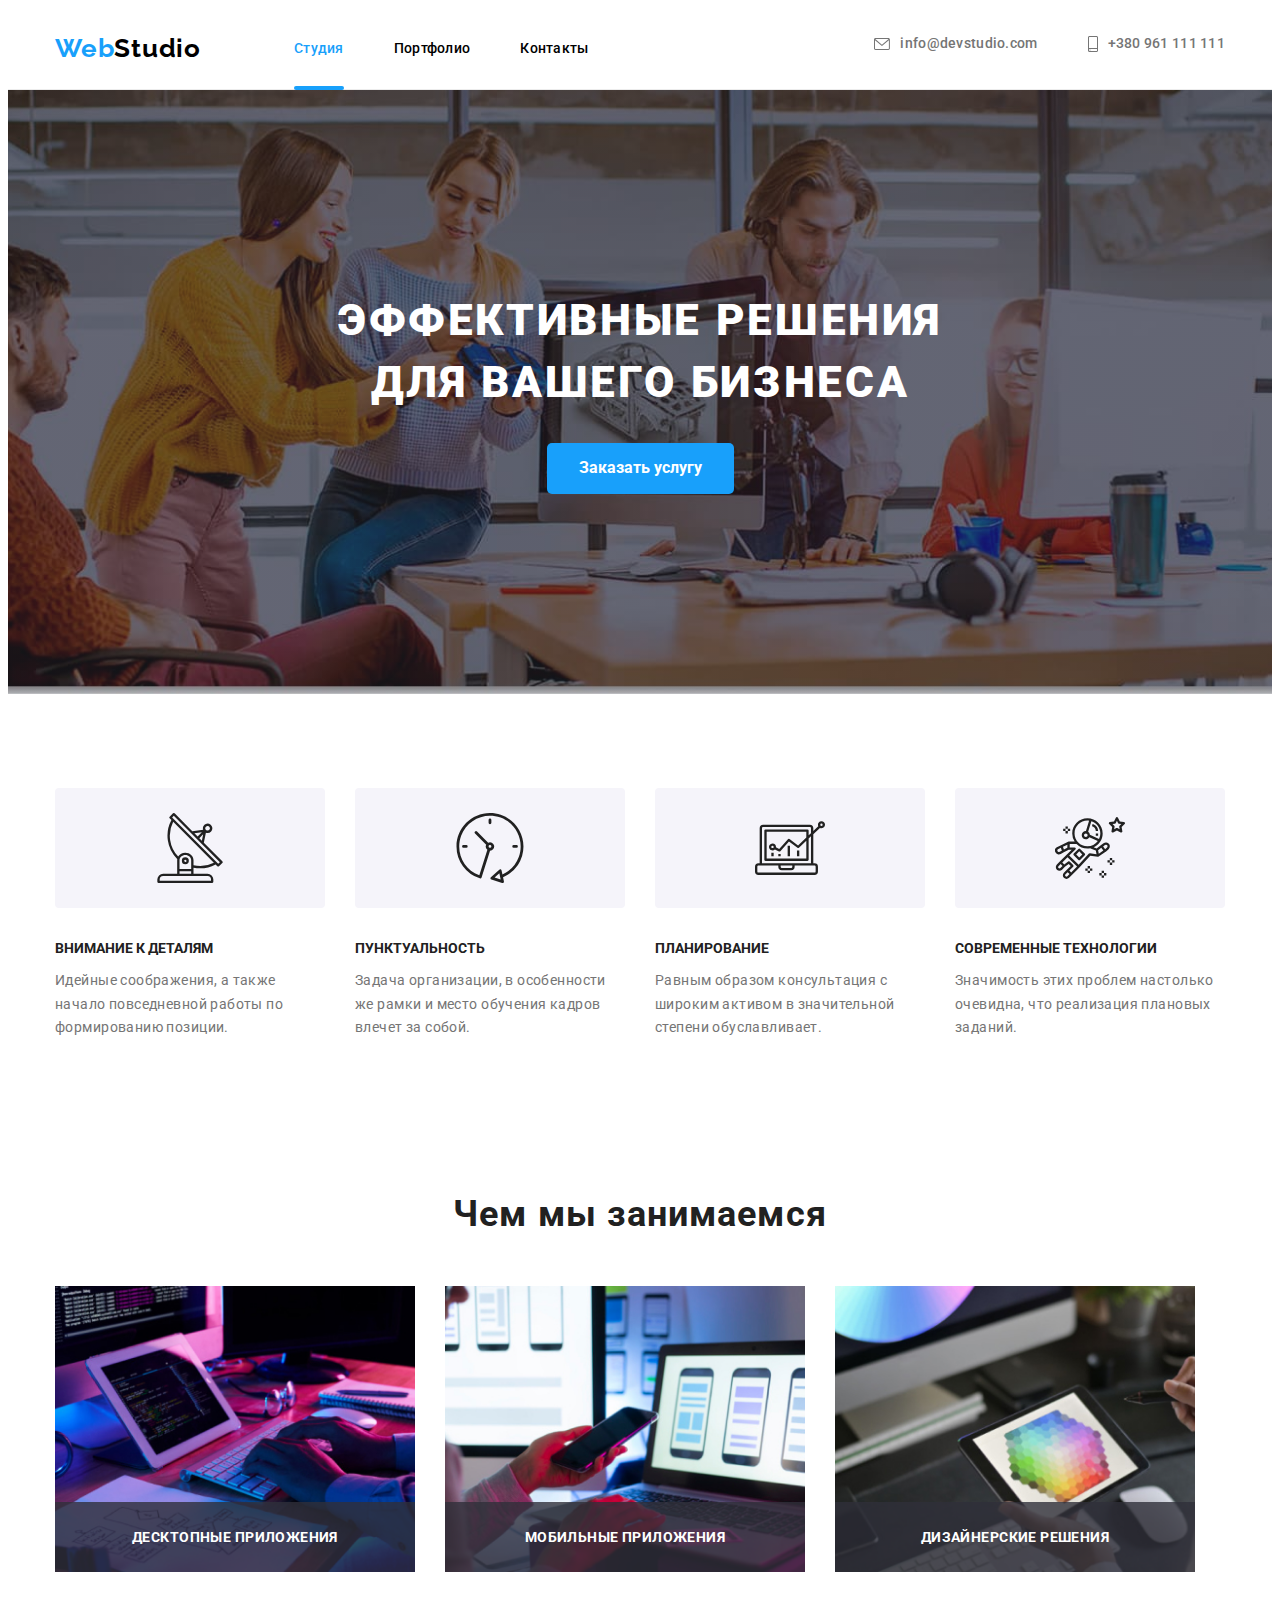
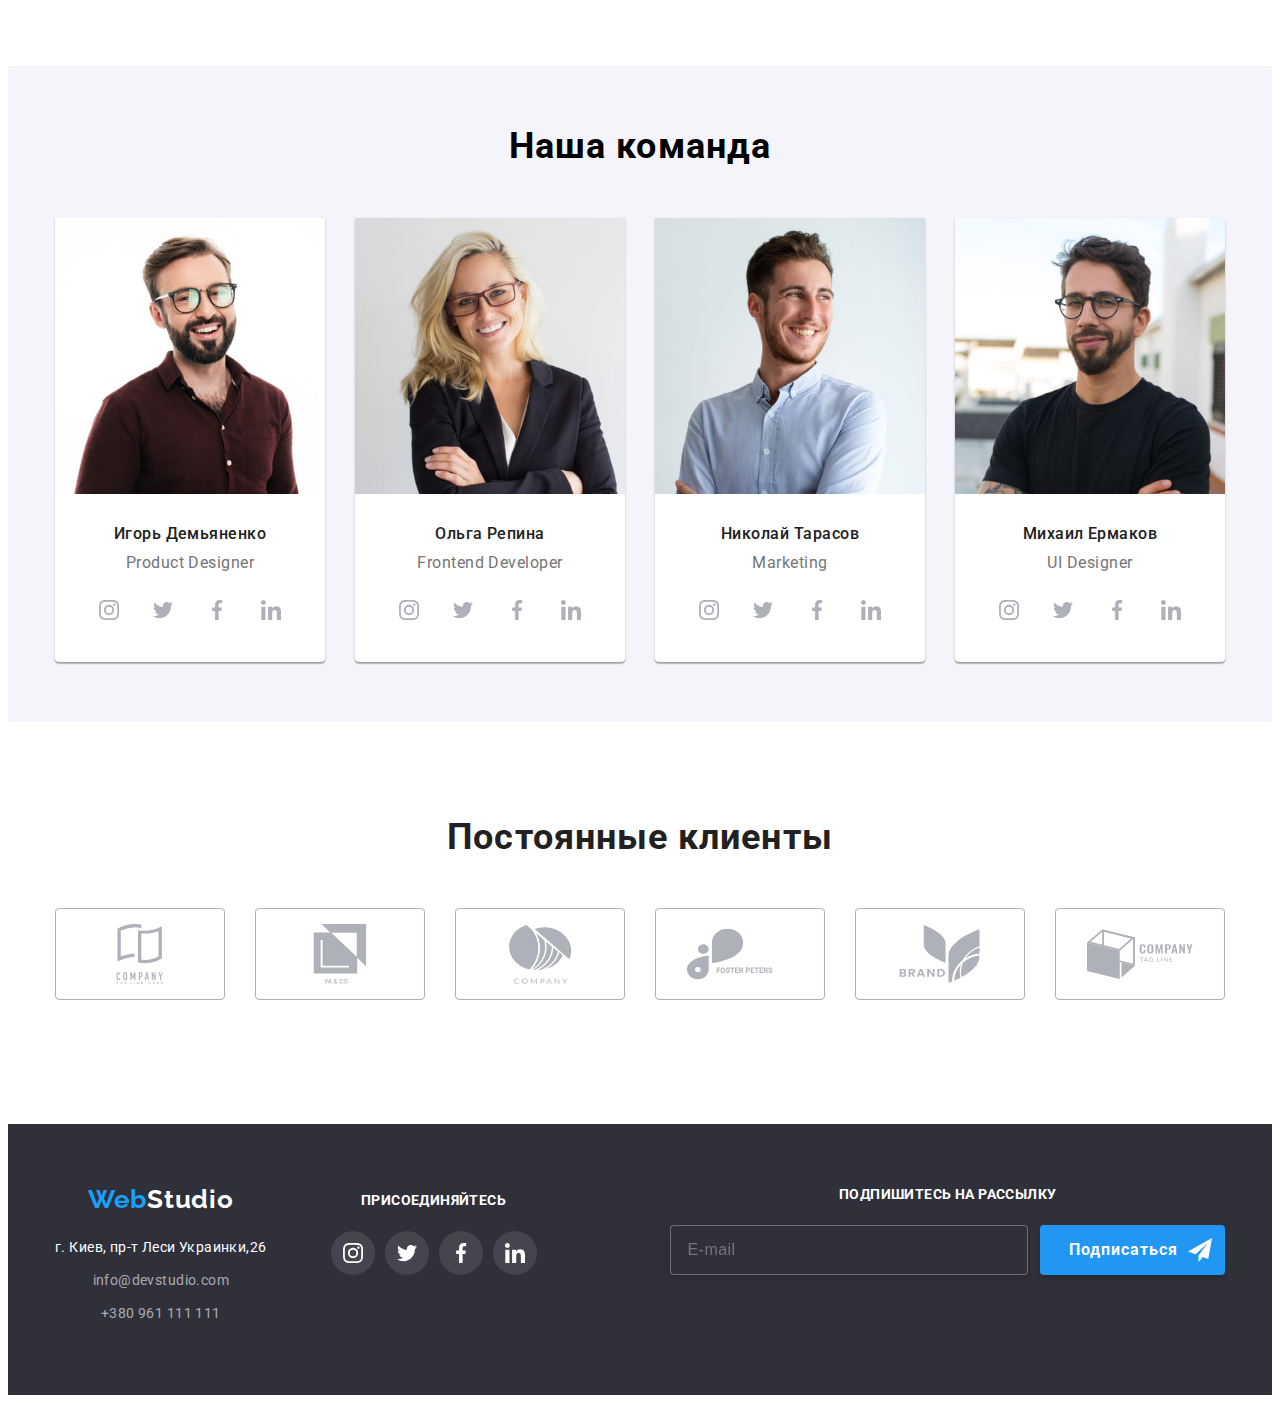
==== commit 746e3416: "++" ====
--- a/index.html
+++ b/index.html
@@ -233,14 +233,14 @@
                 <ul class="applications__list">
                     <li class="applications__item">
                         <div class="applications__image">
-                            <img src="./images/photo.jpg" alt="" width="370" />
+                            <img src="./images/photo.jpg" />
                            <div class="applications__label"> 
                                <p class="applications__text">Десктопные приложения</p></div>
                         </div>
                     </li>
                     <li class="applications__item">
                         <div class="applications__image">
-                            <img src="./images/photot.jpg" alt="" width="370" />
+                            <img src="./images/photot.jpg" />
                             
                         <div class="applications__label">
                              <p class="applications__text">Мобильные приложения</p></div>
@@ -249,7 +249,7 @@
 
                     <li class="applications__item">
                         <div class="applications__image">
-                            <img src="./images/photon.jpg" alt="" width="370" />
+                            <img src="./images/photon.jpg"  />
                             
                         <div class="applications__label">  
                              <p class="applications__text">Дизайнерские решения</p></div>
@@ -268,7 +268,21 @@
                 <li class="team__item">
             
                     <div class="team__thumb">
-                        <img src="./images/photoon.jpg" alt="" width="270" />
+                        <picture>
+                            <source 
+                            srcset="./images/images/tablet/team1.jpg" 
+                            media="(min-width: 768px)"
+                            />
+
+                            <sourse 
+                            srcset="./images/images/desktop/team1.jpg"
+                            media="(min-width: 1200px)"
+                            />
+
+                        <img src="./images/images/mobile/team1.jpg"
+                        />
+
+                    </picture>
                     </div>
                     <div class="team__card">
                         <h3 class="team__desk">Игорь Демьяненко</h3>
@@ -312,7 +326,18 @@
                 <li class="team__item">
             
                     <div class="team__thumb">
-                        <img src="./images/phototw.jpg" alt="" width="270" />
+                        <picture>
+                            <source 
+                            srcset="./images/images/tablet/team2.jpg" 
+                            media="(min-width: 768px)"/>
+
+                            <sourse 
+                            srcset="./images/images/desktop/team2.jpg" 
+                            media="(min-width: 1200px)"/>
+
+                            <img src="./images/images/mobile/team2.jpg"/>
+                        </picture>
+                
                     </div>
                     <div class="team__card">
                         <h3 class="team__desk">Ольга Репина</h3>
@@ -357,7 +382,17 @@
                 </li>
                 <li class="team__item">
                     <div class="team__thumb">
-                        <img src="./images/phototn.jpg" alt="" width="270" />
+                        <picture>
+                            <source 
+                            srcset="./images/images/tablet/team3.jpg"
+                            media="(min-width: 768px)" />
+
+                            <sourse 
+                            srcset="./images/images/desktop/team3.jpg"
+                            media="(min-width: 1200px)" />
+                            <img src="./images/images/mobile/team3.jpg" />
+                        </picture>
+
                     </div>
                     <div class="team__card">
                         <h3 class="team__desk">Николай Тарасов</h3>
@@ -401,7 +436,17 @@
                 </li>
                 <li class="team__item">
                     <div class="team__thumb">
-                        <img src="./images/photofo.jpg" alt="" width="270" />
+                        <picture>
+                            <source 
+                            srcset="./images/images/tablet/team4.jpg"
+                            media="(min-width: 768px)" />
+
+                            <sourse
+                             srcset="./images/images/desktop/team4.jpg"
+                            media="(min-width: 1200px)" />
+
+                            <img src="./images/images/mobile/team4.jpg" />
+                        </picture>
                     </div>
                     <div class="team__card">
                         <h3 class="team__desk">Михаил Ермаков</h3>
@@ -500,7 +545,6 @@
     <!---->
     <footer class="footer">
         <div class="container box">
-        <div class="footer__box">
            <div class="footer__content"> 
                <a class="footer__logo" href="">Web<span class="footer__name">Studio</span></a>
             <ul class="footer__desk">
@@ -552,11 +596,11 @@
                 
                 </li>
             </ul></div> 
-        </div>
+
             <div class="footer__form">
                  <h3 class="footer__titlle form">Подпишитесь на рассылку </h3>
                        <form class="footer__blank">
-                            <label for="mail" class="footer__label" ></label>
+        
                             <input name="email" placeholder="E-mail" class="footer__input"/>  
                              <button type="submit" class="footer__button">Подписаться
                         <svg class="icon__fly">
--- a/css/main.min.css
+++ b/css/main.min.css
@@ -1,3 +1,3 @@
 :root{--primary-text-color: rgba(0, 0, 0, 0.8);--titlle-text-color: #000000;--accent-color: #18a0fb;--primary-white-color: #ffffff;--team-color: #757575;--contacts-color: rgba(255, 255, 255, 0.6);--text-leng: 'Roboto', sans-serif;--secondary-text: 'Raleway', sans-serif;--button-color: #f5f4fa;--footer-color: #2f303a;--section-color: #e5e5e5;--outline-color: #eeeeee;--color-word: #212121;--gradient-color: rgba (196 196 196 1);--card-set-gap: 20px;--card-shadow: 0px 3px 1px rgba(0, 0, 0, 0.1), 0px 1px 2px rgba(0, 0, 0, 0.08),
-    0px 2px 2px rgba(0, 0, 0, 0.12);--background: rgba(47, 48, 58, 0.4);--timing-fuction: cubic-bezier(0.4, 0, 0.2, 1)}h1,h2,h3,h4,p,ul{margin:0;padding:0}img{display:block;max-width:100%}html{-webkit-box-sizing:border-box;box-sizing:border-box}*,*::before,*::after{-webkit-box-sizing:inherit;box-sizing:inherit}body{font-family:var(--text-leng)}.header{border-bottom:1px solid #ececec;padding-bottom:25px;padding-top:25px;position:relative}@media screen and (min-width: 768px){.header{display:-webkit-box;display:-ms-flexbox;display:flex;-webkit-box-align:center;-ms-flex-align:center;align-items:center}}@media screen and (min-width: 768px){.header .header__container{display:-webkit-box;display:-ms-flexbox;display:flex;-webkit-box-align:center;-ms-flex-align:center;align-items:center}}.container{padding-left:15px;padding-right:15px;margin:0 auto}@media screen and (min-width: 480px){.container{width:480px}}@media screen and (min-width: 768px){.container{width:768px}}@media screen and (min-width: 1200px){.container{width:1200px}}.mobile__logo{display:-webkit-box;display:-ms-flexbox;display:flex;-webkit-box-pack:justify;-ms-flex-pack:justify;justify-content:space-between}.site-nav{display:none}@media screen and (min-width: 768px){.site-nav{display:block}}.site-nav__logo{text-decoration:none;font-family:var(--secondary-text);font-weight:bold;font-size:26px;line-height:1.2;letter-spacing:0.03em;color:var(--accent-color)}@media screen and (min-width: 768px){.site-nav__logo{margin-right:93px}}.site-nav__name{color:var(--titlle-text-color);display:-webkit-inline-box;display:-ms-inline-flexbox;display:inline-flex;-ms-flex-pack:distribute;justify-content:space-around}@media screen and (min-width: 768px){.site-nav__list{list-style:none;text-decoration:none;font-weight:500;font-size:14px;line-height:1.14;letter-spacing:0.02em;display:-webkit-box;display:-ms-flexbox;display:flex;-webkit-box-align:center;-ms-flex-align:center;align-items:center}}.site-nav__item:not(:last-child){margin-right:50px;margin-left:auto}@media screen and (min-width: 480px){.site-nav__link.current{position:relative;color:var(--accent-color)}}@media screen and (min-width: 480px){.site-nav__link.current::after{position:absolute;left:0;bottom:-34px;content:'';display:block;background-color:var(--accent-color);border-radius:2px;width:100%;height:4px}}.site-nav__link{text-decoration:none;font-weight:500;font-size:14px;line-height:1.14;letter-spacing:0.02em;color:var(--titlle-text-color);-webkit-transition:color 250ms cubic-bezier(0.4, 0, 0.2, 1);transition:color 250ms cubic-bezier(0.4, 0, 0.2, 1)}.site-nav__link:hover,.site-nav__link:focus{color:var(--accent-color)}.contacts{list-style:none;font-weight:500;font-size:14px;line-height:1.14;letter-spacing:0.02em;display:none}@media screen and (min-width: 768px){.contacts{display:block;margin-left:auto}}@media screen and (min-width: 1200px){.contacts{display:-webkit-box;display:-ms-flexbox;display:flex}}.contacts__item:not(:last-child){margin-bottom:10px}@media screen and (min-width: 1200px){.contacts__item:not(:last-child){margin-right:50px;margin-left:auto}}.contacts__envelope{width:16px;height:12px;margin-right:10px;fill:var(--team-color);-webkit-transition:fill 250ms cubic-bezier(0.4, 0, 0.2, 1);transition:fill 250ms cubic-bezier(0.4, 0, 0.2, 1)}.contacts__icon{width:10px;height:16px;margin-right:10px;fill:var(--team-color);-webkit-transition:color 250ms cubic-bezier(0.4, 0, 0.2, 1);transition:color 250ms cubic-bezier(0.4, 0, 0.2, 1)}.contacts__link:hover svg,.contacts__link:focus{fill:#2196f3}.contacts__link{text-decoration:none;font-weight:500;font-size:14px;line-height:1.14;letter-spacing:0.02em;color:var(--team-color);display:-webkit-box;display:-ms-flexbox;display:flex;-webkit-box-align:center;-ms-flex-align:center;align-items:center;-webkit-transition:color 250ms cubic-bezier(0.4, 0, 0.2, 1);transition:color 250ms cubic-bezier(0.4, 0, 0.2, 1)}.contacts__link:hover,.contacts__link:focus{color:var(--accent-color)}.header__menu{border:none;background-color:transparent;padding:0}@media screen and (min-width: 768px){.header__menu{display:none}}.menu{font-size:20px;-webkit-box-pack:end;-ms-flex-pack:end;justify-content:flex-end;background:#ffffff}.menu.is__open{display:block}.menu__list{margin-top:28px;font-size:40px;line-height:47px;letter-spacing:0.02em;color:#2196f3}.menu__item{list-style:none;font-size:40px;line-height:47px;letter-spacing:0.02em;color:#212121}.menu__item:not(:last-child){margin-bottom:32px}.menu__link{font-size:40px;font-weight:500;line-height:47px;text-align:center;letter-spacing:0.02em;text-decoration:none;color:#212121}.menu__link.current{color:#2196f3}.mobile__item{list-style:none;margin-bottom:32px}.mobile__link{text-decoration:none;font-size:34px;line-height:40px;letter-spacing:0.02em;color:#2196f3;text-decoration:none}.mail__item{margin-bottom:64px;list-style:none}.mail__link{font-weight:500;font-size:24px;line-height:28px;letter-spacing:0.02em;text-decoration:none;color:#757575}.network__list{display:-webkit-box;display:-ms-flexbox;display:flex}.network__item{list-style:none}.network__item:not(:last-child){margin-right:20px}.network__link{text-decoration:none;font-size:18px;line-height:22px;letter-spacing:0.02em;color:#2196f3}.backdrop__menu{position:fixed;display:-webkit-box;display:-ms-flexbox;display:flex;-webkit-box-orient:vertical;-webkit-box-direction:normal;-ms-flex-direction:column;flex-direction:column;-webkit-box-pack:justify;-ms-flex-pack:justify;justify-content:space-between;top:0;left:0;width:100vw;height:100vh;padding:40px;background-color:#FFFFFF;opacity:1;visibility:visible;pointer-events:initial;-webkit-transition:opacity 250ms cubic-bezier(0.4, 0, 0.2, 1),visibility 250ms cubic-bezier(0.4, 0, 0.2, 1);transition:opacity 250ms cubic-bezier(0.4, 0, 0.2, 1),visibility 250ms cubic-bezier(0.4, 0, 0.2, 1)}@media screen and (min-width: 768px){.backdrop__menu{display:none}}.backdrop__menu.is-hidden{opacity:0;pointer-events:none;visibility:hidden}@media screen and (min-width: 768px){.backdrop__menu.is-hidden{display:none}}.menu__button{width:40px;height:40px;border:none;padding:0}@media screen and (min-width: 768px){.menu__button{display:none}}.menu__close{width:40px;height:40px;position:absolute;top:8px;right:8px;height:30px;width:30px;border:none;display:-webkit-box;display:-ms-flexbox;display:flex;-webkit-box-pack:center;-ms-flex-pack:center;justify-content:center;-webkit-box-align:center;-ms-flex-align:center;align-items:center;background-color:var(--primary-white-color);-webkit-transition:fill 250ms cubic-bezier(0.4, 0, 0.2, 1);transition:fill 250ms cubic-bezier(0.4, 0, 0.2, 1)}.menu__close:hover svg,.menu__close:focus svg{fill:var(--accent-color)}.menu__icon{fill:var(--titlle-text-color);width:18px;height:18px;-webkit-transition:fill 250ms cubic-bezier(0.4, 0, 0.2, 1);transition:fill 250ms cubic-bezier(0.4, 0, 0.2, 1)}.button{cursor:pointer;background:var(--accent-color);font-family:inherit;font-weight:bold;font-size:16px;line-height:1.9;-webkit-box-align:center;-ms-flex-align:center;align-items:center;text-align:center;color:var(--primary-white-color);border-radius:5px;padding-top:10px;padding-bottom:10px;padding-left:32px;padding-right:32px;border:none}.backdrop{position:fixed;top:0;left:0;width:100vw;height:100vh;background-color:rgba(0,0,0,0.2);-webkit-transition:opacity 250ms cubic-bezier(0.4, 0, 0.2, 1),visibility 250ms cubic-bezier(0.4, 0, 0.2, 1);transition:opacity 250ms cubic-bezier(0.4, 0, 0.2, 1),visibility 250ms cubic-bezier(0.4, 0, 0.2, 1)}.backdrop.is-hidden{opacity:0;pointer-events:none;visibility:hidden}.slogan{padding:60px;text-align:center;background:-webkit-gradient(linear, left top, right top, from(var(--background)), to(var(--background))),url("../images/header.jpg");background:linear-gradient(to right, var(--background), var(--background)),url("../images/header.jpg");background-repeat:no-repeat;background-position:center;background-size:cover}@media screen and (min-width: 768px){.slogan{padding:118px}}@media screen and (min-width: 1200px){.slogan{padding:200px}}.slogan__name{text-transform:uppercase;font-family:var(--text-leng);font-weight:900;font-size:26px;line-height:1.61;text-align:center;color:var(--primary-white-color);margin:0 auto;width:360px;margin-bottom:30px;letter-spacing:0.06em}@media screen and (min-width: 768px){.slogan__name{font-size:26px;line-height:42px;width:696px}}@media screen and (min-width: 1200px){.slogan__name{font-size:44px;line-height:1.4}}.modal{position:absolute;-webkit-transform:translate(-50%, -50%);transform:translate(-50%, -50%);background-color:var(--primary-white-color);border-radius:4px;width:450px;height:609px;left:50%;top:50%;padding:40px}@media screen and (min-width: 768px){.modal{position:absolute;padding:40px;width:450px;height:609px;top:50%;left:50%}}.close{position:absolute;top:8px;right:8px;height:30px;width:30px;border-radius:50%;border:1px solid rgba(0,0,0,0.1);display:-webkit-box;display:-ms-flexbox;display:flex;-webkit-box-pack:center;-ms-flex-pack:center;justify-content:center;-webkit-box-align:center;-ms-flex-align:center;align-items:center;background-color:var(--primary-white-color);-webkit-transition:border 250ms cubic-bezier(0.4, 0, 0.2, 1);transition:border 250ms cubic-bezier(0.4, 0, 0.2, 1)}.close:hover,.close:focus{border:1px solid var(--accent-color)}.close:hover svg,.close:focus svg{fill:var(--accent-color)}.modal__close{fill:var(--titlle-text-color);width:18px;height:18px;-webkit-transition:fill 250ms cubic-bezier(0.4, 0, 0.2, 1);transition:fill 250ms cubic-bezier(0.4, 0, 0.2, 1)}.form{width:100%;height:100%}.form__name{margin-bottom:12px;size:20px;line-height:1.15;letter-spacing:0.03em;text-align:center}.form__list{list-style:none}.form__item{position:relative;display:-webkit-box;display:-ms-flexbox;display:flex;-webkit-box-orient:vertical;-webkit-box-direction:normal;-ms-flex-direction:column;flex-direction:column}.form__item:not(:last-child){margin-bottom:10px}.form__checkbox{margin-top:10px;margin-bottom:30px}.form__span{position:relative}.form__label{text-align:left;font-size:12px;line-height:1.17;letter-spacing:0.01em;color:#757575;margin-bottom:4px}.form__icon{position:absolute;display:inline-block;top:50%;left:15px;fill:#212121;-webkit-transform:translateY(-50%);transform:translateY(-50%);-webkit-transition:fill 250ms cubic-bezier(0.4, 0, 0.2, 1);transition:fill 250ms cubic-bezier(0.4, 0, 0.2, 1)}.login{width:12px;height:12px}.tell{width:13px;height:13px}.mail{width:15px;height:12px}.form__okey{width:16px;height:15px;margin-left:52px}.form__label:focus-within>.form-icon{fill:#18a0fb}.form__input:focus-within{border:1px solid #18a0fb}.form__input{width:370px;height:40px;border:1px solid rgba(33,33,33,0.2);-webkit-box-sizing:border-box;box-sizing:border-box;border-radius:4px;padding-left:42px;-webkit-transition:border 250ms cubic-bezier(0.4, 0, 0.2, 1);transition:border 250ms cubic-bezier(0.4, 0, 0.2, 1)}.form__input:hover ~ .form__icon,.form__input:focus ~ .form__icon{fill:#18a0fb;-webkit-transition:fill 250ms cubic-bezier(0.4, 0, 0.2, 1);transition:fill 250ms cubic-bezier(0.4, 0, 0.2, 1)}.form__input:hover,.form__input:focus{border:1px solid #18a0fb;-webkit-transition:border 250ms cubic-bezier(0.4, 0, 0.2, 1);transition:border 250ms cubic-bezier(0.4, 0, 0.2, 1);outline:none}.form__text{resize:none;border:1px solid rgba(33,33,33,0.2);-webkit-box-sizing:border-box;box-sizing:border-box;border-radius:4px;width:370px;height:120px;font-size:12px;line-height:1.16;letter-spacing:0.01em;color:rgba(117,117,117,0.5);padding-top:12px;padding-bottom:12px;padding-left:16px;padding-right:16px;-webkit-transition:border 250ms cubic-bezier(0.4, 0, 0.2, 1);transition:border 250ms cubic-bezier(0.4, 0, 0.2, 1)}.form__text:hover,.form__text:focus{border:1px solid #18a0fb;-webkit-transition:border 250ms cubic-bezier(0.4, 0, 0.2, 1);transition:border 250ms cubic-bezier(0.4, 0, 0.2, 1);outline:none}.form__check{width:1px;height:1px;margin:-1px;border:0;padding:0;clip:rect(0 0 0 0);overflow:hidden}.icon__okay{display:inline-block;width:16px;height:16px;border:2px solid #212121;border-radius:4px;margin-right:8px;background-repeat:no-repeat;background-position:center}.form__check:checked+.icon__okay{border-color:#18a0fb;background-color:#18a0fb;background-image:url("../images/okay.svg");background-size:contain;background-origin:content-box;-webkit-box-sizing:border-box;box-sizing:border-box}.form__check:focus+.icon__okay{border-color:#18a0fb;-webkit-transition:background-color 250ms cubic-bezier(0.4, 0, 0.2, 1),border-color 250ms cubic-bezier(0.4, 0, 0.2, 1),backgraund-image 250ms cubic-bezier(0.4, 0, 0.2, 1);transition:background-color 250ms cubic-bezier(0.4, 0, 0.2, 1),border-color 250ms cubic-bezier(0.4, 0, 0.2, 1),backgraund-image 250ms cubic-bezier(0.4, 0, 0.2, 1)}.form__button{padding-left:56px;padding-top:10px;padding-bottom:10px;padding-right:55px;background:var(--accent-color);color:var(--primary-white-color);-webkit-box-shadow:0px 4px 4px rgba(0,0,0,0.15);box-shadow:0px 4px 4px rgba(0,0,0,0.15);border-radius:4px;-webkit-transition:-webkit-box-shadow 250ms cubic-bezier(0.4, 0, 0.2, 1);transition:-webkit-box-shadow 250ms cubic-bezier(0.4, 0, 0.2, 1);transition:box-shadow 250ms cubic-bezier(0.4, 0, 0.2, 1);transition:box-shadow 250ms cubic-bezier(0.4, 0, 0.2, 1), -webkit-box-shadow 250ms cubic-bezier(0.4, 0, 0.2, 1);font-weight:bold;font-size:16px;line-height:30px;letter-spacing:0.06em;border:none}.form__doc{color:#18a0fb;font-size:14px;line-height:24px;letter-spacing:0.03em}.form__okay{width:696px;margin:0 auto;text-align:center}.peculiarities{padding-top:60px}@media screen and (min-width: 1200px){.peculiarities{padding-top:94px}}.peculiarities__name{line-height:1.7;color:rgba(0,0,0,0);position:absolute;width:1px;height:1px;margin:-1px;border:0;padding:0;white-space:nowrap;-webkit-clip-path:inset(100%);clip-path:inset(100%);clip:rect(0 0 0 0);overflow:hidden}.peculiarities-text{margin-left:30px}@media screen and (min-width: 1200px){.peculiarities-text{width:270px}}.peculiarities__list{margin-left:-30px;margin-top:-30px}@media screen and (min-width: 768px){.peculiarities__list{display:-webkit-box;display:-ms-flexbox;display:flex;-ms-flex-wrap:wrap;flex-wrap:wrap}}@media screen and (min-width: 1200px){.peculiarities__list{display:-webkit-box;display:-ms-flexbox;display:flex}}.peculiarities__item{list-style:none;line-height:1.14;color:var(--titlle-text-color);margin-top:30px;margin-left:30px}@media screen and (min-width: 768px){.peculiarities__item{width:calc(100% /2 - 90px)}}@media screen and (min-width: 1200px){.peculiarities__item{width:calc((100% - 90px)/4)}}.peculiarities__thumb{height:120px;border-radius:4px;background-color:#f5f4fa;margin-bottom:30px;-webkit-box-align:center;-ms-flex-align:center;align-items:center;-webkit-box-pack:center;-ms-flex-pack:center;justify-content:center;display:-webkit-box;display:-ms-flexbox;display:flex}.peculiarities__icon{width:70px;height:70px;fill:#212121}.peculiarities__titlle{font-weight:bold;font-size:14px;line-height:1.5;text-transform:uppercase;color:var(--color-word);margin-bottom:10px;text-align:center}@media screen and (min-width: 768px){.peculiarities__titlle{text-align:start}}.peculiarities__text{font-size:14px;line-height:1.7;letter-spacing:0.03em;color:var(--team-color)}.applications{font-weight:bold;font-size:36px;line-height:1.16;text-align:center;letter-spacing:0.03em;padding-top:94px;padding-bottom:94px;display:none}.applications__titlle{font-weight:bold;font-size:36px;line-height:1.16;text-align:center;letter-spacing:0.03em;color:var(--color-word);margin-bottom:50px}.applications__image{position:relative}.applications__label{width:370px;height:70px;position:absolute;bottom:0;left:0;width:100%;padding-top:27px;padding-bottom:27px;background-color:rgba(47,48,58,0.8)}@media screen and (min-width: 480px){.applications__label{width:370px}}@media screen and (min-width: 768px){.applications__label{width:768px;display:-webkit-box;display:-ms-flexbox;display:flex;-webkit-box-pack:center;-ms-flex-pack:center;justify-content:center;-webkit-box-align:center;-ms-flex-align:center;align-items:center}}.applications__text{letter-spacing:0.03em;text-align:center;text-transform:uppercase;font-size:14px;color:var(--primary-white-color)}@media screen and (min-width: 768px){.applications__list{width:768px;list-style:none;display:-webkit-box;display:-ms-flexbox;display:flex}}.applications__item:not(:last-child){margin-right:30px}.team{padding-top:60px;background-color:var(--button-color)}.team__name{font-weight:bold;font-size:36px;line-height:1.16;letter-spacing:0.03em;width:300px;margin:auto;text-align:center;outline:1px;padding-left:0;margin-bottom:50px}.team__list{list-style:none;padding-bottom:60px;margin-top:-30px;margin-right:-30px}@media screen and (min-width: 768px){.team__list{display:-webkit-box;display:-ms-flexbox;display:flex;-ms-flex-wrap:wrap;flex-wrap:wrap}}.team__item{background-color:var(--primary-white-color);border-radius:0px 0px 4px 4px;-webkit-box-shadow:0px 1px 3px rgba(0,0,0,0.12),0px 1px 1px rgba(0,0,0,0.14),0px 2px 1px rgba(0,0,0,0.2);box-shadow:0px 1px 3px rgba(0,0,0,0.12),0px 1px 1px rgba(0,0,0,0.14),0px 2px 1px rgba(0,0,0,0.2);margin-top:30px;margin-right:30px}@media screen and (min-width: 768px){.team__item{width:calc(100% /2 - 60px)}}.team__thumb{border-radius:5px;margin-left:15px;margin-right:15px;background-color:var(--primary-white-color);display:-webkit-box;display:-ms-flexbox;display:flex;-webkit-box-align:center;-ms-flex-align:center;align-items:center}.team__card{padding-top:30px;padding-bottom:30px}.team__desk{font-weight:500;font-size:16px;line-height:19px;text-align:center;letter-spacing:0.03em;color:var(--color-word);margin-bottom:10px}.team__text{font-weight:normal;font-size:16px;line-height:1.19;text-align:center;letter-spacing:0.03em;color:var(--team-color);margin-bottom:16px}.team__catalog{display:-webkit-box;display:-ms-flexbox;display:flex;-webkit-box-pack:center;-ms-flex-pack:center;justify-content:center;list-style:none}.link__note{width:44px;height:44px}.link__note:not(:last-child){margin-right:10px}.team__link{width:100%;height:100%;border-radius:50%;display:-webkit-box;display:-ms-flexbox;display:flex;-webkit-box-pack:center;-ms-flex-pack:center;justify-content:center;-webkit-box-align:center;-ms-flex-align:center;align-items:center;-webkit-transition:background-color 250ms cubic-bezier(0.4, 0, 0.2, 1);transition:background-color 250ms cubic-bezier(0.4, 0, 0.2, 1)}.team__link:hover svg,.team__link:focus svg{fill:#ffffff}.team__link:hover,.team__link:focus{background-color:#2196f3}.team__icon{width:20px;height:20px;fill:#afb1b8;-webkit-transition:fill 250ms cubic-bezier(0.4, 0, 0.2, 1);transition:fill 250ms cubic-bezier(0.4, 0, 0.2, 1)}.clients{padding-top:94px;padding-bottom:94px}.clients__list{list-style:none;display:-webkit-box;display:-ms-flexbox;display:flex;-ms-flex-wrap:wrap;flex-wrap:wrap;margin-left:-30px}.clients__name{font-size:36px;text-align:center;letter-spacing:0.03em;color:var(--color-word);text-align:center;margin-bottom:50px}.clients__item{margin-left:30px}.clients__item:not(:last-child){margin-bottom:30px}@media screen and (min-width: 1200px){.clients__item:not(:last-child){margin-right:30px}}.clients__item{height:92px;-ms-flex-preferred-size:calc(100% /2 - 40px);flex-basis:calc(100% /2 - 40px)}@media screen and (min-width: 1200px){.clients__item{width:170px}}.clients__link:hover,.clients__link:focus{border-color:#2196f3}.clients__link:hover svg,.clients__link:focus svg{fill:#2196f3}.clients__link{width:100%;height:100%;border:1px solid #afb1b8;border-radius:4px;display:-webkit-box;display:-ms-flexbox;display:flex;-webkit-box-align:center;-ms-flex-align:center;align-items:center;-webkit-box-pack:center;-ms-flex-pack:center;justify-content:center;-webkit-transition:border-color 250ms cubic-bezier(0.4, 0, 0.2, 1);transition:border-color 250ms cubic-bezier(0.4, 0, 0.2, 1)}.clients__icon{width:106px;height:60px;fill:#afb1b8;-webkit-transition:fill 250ms cubic-bezier(0.4, 0, 0.2, 1);transition:fill 250ms cubic-bezier(0.4, 0, 0.2, 1)}.footer{padding-top:60px;padding-bottom:60px;background-color:var(--footer-color)}.box{-webkit-box-align:baseline;-ms-flex-align:baseline;align-items:baseline}@media screen and (min-width: 1200px){.box{display:-webkit-box;display:-ms-flexbox;display:flex}}@media screen and (min-width: 768px){.footer__box{display:-webkit-box;display:-ms-flexbox;display:flex}}@media screen and (min-width: 1200px){.footer__box{display:-webkit-box;display:-ms-flexbox;display:flex;-webkit-box-align:baseline;-ms-flex-align:baseline;align-items:baseline}}.footer__content{text-align:center;margin-bottom:60px}@media screen and (min-width: 768px){.footer__content{margin-right:140px}}.footer__add{margin-bottom:60px;text-align:center}@media screen and (min-width: 1200px){.footer__add{margin-left:80px;margin-right:20px}}.footer__logo{text-decoration:none;font-family:var(--secondary-text);font-weight:bold;font-size:26px;line-height:1.2;letter-spacing:0.03em;color:var(--accent-color);margin-bottom:20px;display:block}.footer__desk{list-style:none}.footer__name{color:var(--primary-white-color)}.footer__map{text-decoration:none;font-weight:normal;font-size:14px;line-height:24px;letter-spacing:0.03em;color:var(--primary-white-color)}.footer__map:not(:last-child){margin-bottom:9px}.footer__link{text-decoration:none;font-weight:normal;font-size:14px;line-height:24px;letter-spacing:0.03em;color:var(--contacts-color)}.footer__item:not(:last-child){margin-bottom:9px}.footer__catalog{display:-webkit-box;display:-ms-flexbox;display:flex;list-style:none;-webkit-box-pack:center;-ms-flex-pack:center;justify-content:center}.footer__titlle{color:var(--primary-white-color);font-weight:bold;font-size:14px;line-height:1.5;text-transform:uppercase;letter-spacing:0.03em;margin-bottom:20px}.footer__list{width:44px;height:44px}.footer__list:not(:last-child){margin-right:10px}.footer__note{width:100%;height:100%;border-radius:50%;background:rgba(255,255,255,0.1);display:-webkit-box;display:-ms-flexbox;display:flex;-webkit-box-pack:center;-ms-flex-pack:center;justify-content:center;-webkit-box-align:center;-ms-flex-align:center;align-items:center;-webkit-transition:background-color 250ms cubic-bezier(0.4, 0, 0.2, 1);transition:background-color 250ms cubic-bezier(0.4, 0, 0.2, 1)}.footer__note:hover,.footer__note:focus{background-color:#2196f3}.footer__icon{width:20px;height:20px;fill:#ffffff;-webkit-transition:fill 250ms cubic-bezier(0.4, 0, 0.2, 1);transition:fill 250ms cubic-bezier(0.4, 0, 0.2, 1)}.footer__blank{list-style:none;-webkit-box-align:center;-ms-flex-align:center;align-items:center}@media screen and (min-width: 1200px){.footer__blank{display:-webkit-box;display:-ms-flexbox;display:flex}}.footer__form{text-align:center;margin-bottom:60px}@media screen and (min-width: 1200px){.footer__form{margin-left:93px}}.footer__input{width:100%;height:50px;background:#2f303a;border:1px solid rgba(255,255,255,0.3);-webkit-box-sizing:border-box;box-sizing:border-box;-webkit-filter:drop-shadow(0px 4px 4px rgba(0,0,0,0.15));filter:drop-shadow(0px 4px 4px rgba(0,0,0,0.15));border-radius:4px;font-size:16px;line-height:20px;letter-spacing:0.03em;padding-left:16px;color:rgba(255,255,255,0.6);display:-webkit-box;display:-ms-flexbox;display:flex;-webkit-box-align:center;-ms-flex-align:center;align-items:center}@media screen and (min-width: 768px){.footer__input{width:450px;-webkit-box-pack:center;-ms-flex-pack:center;justify-content:center}}@media screen and (min-width: 1200px){.footer__input{width:358px}}.footer__button{background-color:#2196f3;color:var(--primary-white-color);padding-left:29px;padding-right:13px;padding-top:10px;padding-bottom:10px;-webkit-box-shadow:0px 4px 4px rgba(0,0,0,0.15);box-shadow:0px 4px 4px rgba(0,0,0,0.15);border-radius:4px;font-weight:bold;margin-left:12px;letter-spacing:0.06em;font-size:16px;line-height:30px;cursor:pointer;font-family:inherit;border:none;font-weight:bold;margin-top:20px}@media screen and (min-width: 1200px){.footer__button{display:-webkit-box;display:-ms-flexbox;display:flex;-webkit-box-align:center;-ms-flex-align:center;align-items:center;text-align:center}}.icon__fly{width:24px;height:24px;margin-left:10px}.site-nav__link.current{position:relative;color:var(--accent-color)}.div-button{margin-right:5px}.works__link{text-decoration:none;display:block;-webkit-transition:-webkit-box-shadow 250ms cubic-bezier(0.4, 0, 0.2, 1);transition:-webkit-box-shadow 250ms cubic-bezier(0.4, 0, 0.2, 1);transition:box-shadow 250ms cubic-bezier(0.4, 0, 0.2, 1);transition:box-shadow 250ms cubic-bezier(0.4, 0, 0.2, 1), -webkit-box-shadow 250ms cubic-bezier(0.4, 0, 0.2, 1)}.works__link:hover,.works__link:focus{-webkit-box-shadow:0px 1px 1px rgba(0,0,0,0.12),0px 4px 4px rgba(0,0,0,0.06),1px 4px 6px rgba(0,0,0,0.16);box-shadow:0px 1px 1px rgba(0,0,0,0.12),0px 4px 4px rgba(0,0,0,0.06),1px 4px 6px rgba(0,0,0,0.16)}.visually-hidden{color:rgba(0,0,0,0);position:absolute;width:1px;height:1px;margin:-1px;border:0;padding:0;white-space:nowrap;-webkit-clip-path:inset(100%);clip-path:inset(100%);clip:rect(0 0 0 0);overflow:hidden}.works{padding-top:94px;padding-bottom:94px}.works__button{list-style:none;display:-webkit-box;display:-ms-flexbox;display:flex;-ms-flex-wrap:wrap;flex-wrap:wrap;margin-bottom:50px;-webkit-box-pack:start;-ms-flex-pack:start;justify-content:start}@media screen and (min-width: 768px){.works__button{-webkit-box-pack:center;-ms-flex-pack:center;justify-content:center}}.button__porfolio{text-decoration:none;cursor:pointer;font-weight:normal;width:calc(100% / 3 - 40px);margin-right:8px}@media screen and (min-width: 768px){.button__porfolio{width:calc(100% /5 - 32px)}}@media screen and (min-width: 1200px){.button__porfolio{width:calc(100% /5 - 100px)}}.button__link{border:none;border-radius:4px;cursor:pointer;color:var(--color-word);background-color:var(--button-color);font-family:inherit;font-weight:500;font-size:16px;line-height:1.6;text-align:center;letter-spacing:0.03em;padding-left:22px;padding-right:22px;padding-top:6px;padding-bottom:6px;-webkit-transition:color 250ms cubic-bezier(0.4, 0, 0.2, 1),background-color 250ms cubic-bezier(0.4, 0, 0.2, 1),-webkit-box-shadow 250ms cubic-bezier(0.4, 0, 0.2, 1);transition:color 250ms cubic-bezier(0.4, 0, 0.2, 1),background-color 250ms cubic-bezier(0.4, 0, 0.2, 1),-webkit-box-shadow 250ms cubic-bezier(0.4, 0, 0.2, 1);transition:color 250ms cubic-bezier(0.4, 0, 0.2, 1),background-color 250ms cubic-bezier(0.4, 0, 0.2, 1),box-shadow 250ms cubic-bezier(0.4, 0, 0.2, 1);transition:color 250ms cubic-bezier(0.4, 0, 0.2, 1),background-color 250ms cubic-bezier(0.4, 0, 0.2, 1),box-shadow 250ms cubic-bezier(0.4, 0, 0.2, 1),-webkit-box-shadow 250ms cubic-bezier(0.4, 0, 0.2, 1)}.button__link:hover,.button__link:focus{color:var(--primary-white-color);background:var(--accent-color);-webkit-box-shadow:var(--card-shadow);box-shadow:var(--card-shadow)}.site-nav__link.current{position:relative;color:var(--accent-color)}.works__link{text-decoration:none;display:block;-webkit-transition:-webkit-box-shadow 250ms cubic-bezier(0.4, 0, 0.2, 1);transition:-webkit-box-shadow 250ms cubic-bezier(0.4, 0, 0.2, 1);transition:box-shadow 250ms cubic-bezier(0.4, 0, 0.2, 1);transition:box-shadow 250ms cubic-bezier(0.4, 0, 0.2, 1), -webkit-box-shadow 250ms cubic-bezier(0.4, 0, 0.2, 1)}.works__link:hover,.works__link:focus{-webkit-box-shadow:0px 1px 1px rgba(0,0,0,0.12),0px 4px 4px rgba(0,0,0,0.06),1px 4px 6px rgba(0,0,0,0.16);box-shadow:0px 1px 1px rgba(0,0,0,0.12),0px 4px 4px rgba(0,0,0,0.06),1px 4px 6px rgba(0,0,0,0.16)}.visually-hidden{color:rgba(0,0,0,0);position:absolute;width:1px;height:1px;margin:-1px;border:0;padding:0;white-space:nowrap;-webkit-clip-path:inset(100%);clip-path:inset(100%);clip:rect(0 0 0 0);overflow:hidden}.works{padding-top:94px;padding-bottom:94px}.works__button{list-style:none;display:-webkit-box;display:-ms-flexbox;display:flex;margin-bottom:50px;-webkit-box-pack:center;-ms-flex-pack:center;justify-content:center}.button__portfolio{text-decoration:none;cursor:pointer;font-weight:normal}.button__porfolio:not(:last-child){margin-right:8px}.button__link{border:none;border-radius:4px;cursor:pointer;color:var(--color-word);background-color:var(--button-color);font-family:inherit;font-weight:500;font-size:16px;line-height:1.6;text-align:center;letter-spacing:0.03em;padding-left:22px;padding-right:22px;padding-top:6px;padding-bottom:6px;-webkit-transition:color 250ms cubic-bezier(0.4, 0, 0.2, 1),background-color 250ms cubic-bezier(0.4, 0, 0.2, 1),-webkit-box-shadow 250ms cubic-bezier(0.4, 0, 0.2, 1);transition:color 250ms cubic-bezier(0.4, 0, 0.2, 1),background-color 250ms cubic-bezier(0.4, 0, 0.2, 1),-webkit-box-shadow 250ms cubic-bezier(0.4, 0, 0.2, 1);transition:color 250ms cubic-bezier(0.4, 0, 0.2, 1),background-color 250ms cubic-bezier(0.4, 0, 0.2, 1),box-shadow 250ms cubic-bezier(0.4, 0, 0.2, 1);transition:color 250ms cubic-bezier(0.4, 0, 0.2, 1),background-color 250ms cubic-bezier(0.4, 0, 0.2, 1),box-shadow 250ms cubic-bezier(0.4, 0, 0.2, 1),-webkit-box-shadow 250ms cubic-bezier(0.4, 0, 0.2, 1)}.button__link:hover,.button__link:focus{color:var(--primary-white-color);background:var(--accent-color);-webkit-box-shadow:var(--card-shadow);box-shadow:var(--card-shadow)}.works__example{list-style:none;margin-top:-30px;margin-left:-30px}@media screen and (min-width: 768px){.works__example{display:-webkit-box;display:-ms-flexbox;display:flex;-ms-flex-wrap:wrap;flex-wrap:wrap}}.works__item{margin-left:15px;margin-right:15px}@media screen and (min-width: 768px){.works__item{-ms-flex-preferred-size:calc(100% /2 - 60px);flex-basis:calc(100% /2 - 60px)}}@media screen and (min-width: 1200px){.works__item{margin-top:30px;margin-left:30px;-ms-flex-preferred-size:calc(100% /3 - 60px);flex-basis:calc(100% /3 - 60px)}}.works__titlle{padding-top:20px;padding-bottom:20px;padding-left:24px;padding-right:24px;border-right:1px solid #eee;border-left:1px solid #eee;border-bottom:1px solid #eee}.works__overlay{width:100%;height:100%;padding-left:24px;padding-right:24px;padding-bottom:63px;padding-top:63px;content:'';position:absolute;background-color:rgba(33,150,243,0.9);-webkit-transform:translateY(100%);transform:translateY(100%);-webkit-transition:-webkit-transform 250ms cubic-bezier(0.4, 0, 0.2, 1);transition:-webkit-transform 250ms cubic-bezier(0.4, 0, 0.2, 1);transition:transform 250ms cubic-bezier(0.4, 0, 0.2, 1);transition:transform 250ms cubic-bezier(0.4, 0, 0.2, 1), -webkit-transform 250ms cubic-bezier(0.4, 0, 0.2, 1)}.works__text{font-size:18px;line-height:1.55;letter-spacing:0.03em;color:#ffffff}.works__photo{position:relative;overflow:hidden}.works__link:hover .works__overlay,.works__link:focus .works__overlay{-webkit-transform:translateY(0);transform:translateY(0)}.works__note{font-weight:bold;font-size:18px;line-height:2;letter-spacing:0.06em;color:#212121;margin-bottom:4px}.works__desk{font-size:16px;line-height:1.7;letter-spacing:0.03em;color:#757575}
+    0px 2px 2px rgba(0, 0, 0, 0.12);--background: rgba(47, 48, 58, 0.4);--timing-fuction: cubic-bezier(0.4, 0, 0.2, 1)}h1,h2,h3,h4,p,ul{margin:0;padding:0}img{display:block;max-width:100%}html{-webkit-box-sizing:border-box;box-sizing:border-box}*,*::before,*::after{-webkit-box-sizing:inherit;box-sizing:inherit}body{font-family:var(--text-leng)}.header{border-bottom:1px solid #ececec;padding-bottom:25px;padding-top:25px;position:relative}@media screen and (min-width: 768px){.header{display:-webkit-box;display:-ms-flexbox;display:flex;-webkit-box-align:center;-ms-flex-align:center;align-items:center}}@media screen and (min-width: 768px){.header .header__container{display:-webkit-box;display:-ms-flexbox;display:flex;-webkit-box-align:center;-ms-flex-align:center;align-items:center}}.container{padding-left:15px;padding-right:15px;margin:0 auto}@media screen and (min-width: 480px){.container{width:480px}}@media screen and (min-width: 768px){.container{width:768px}}@media screen and (min-width: 1200px){.container{width:1200px}}.mobile__logo{display:-webkit-box;display:-ms-flexbox;display:flex;-webkit-box-pack:justify;-ms-flex-pack:justify;justify-content:space-between}.site-nav{display:none}@media screen and (min-width: 768px){.site-nav{display:block}}.site-nav__logo{text-decoration:none;font-family:var(--secondary-text);font-weight:bold;font-size:26px;line-height:1.2;letter-spacing:0.03em;color:var(--accent-color)}@media screen and (min-width: 768px){.site-nav__logo{margin-right:93px}}.site-nav__name{color:var(--titlle-text-color);display:-webkit-inline-box;display:-ms-inline-flexbox;display:inline-flex;-ms-flex-pack:distribute;justify-content:space-around}@media screen and (min-width: 768px){.site-nav__list{list-style:none;text-decoration:none;font-weight:500;font-size:14px;line-height:1.14;letter-spacing:0.02em;display:-webkit-box;display:-ms-flexbox;display:flex;-webkit-box-align:center;-ms-flex-align:center;align-items:center}}.site-nav__item:not(:last-child){margin-right:50px;margin-left:auto}@media screen and (min-width: 480px){.site-nav__link.current{position:relative;color:var(--accent-color)}}@media screen and (min-width: 480px){.site-nav__link.current::after{position:absolute;left:0;bottom:-34px;content:'';display:block;background-color:var(--accent-color);border-radius:2px;width:100%;height:4px}}.site-nav__link{text-decoration:none;font-weight:500;font-size:14px;line-height:1.14;letter-spacing:0.02em;color:var(--titlle-text-color);-webkit-transition:color 250ms cubic-bezier(0.4, 0, 0.2, 1);transition:color 250ms cubic-bezier(0.4, 0, 0.2, 1)}.site-nav__link:hover,.site-nav__link:focus{color:var(--accent-color)}.contacts{list-style:none;font-weight:500;font-size:14px;line-height:1.14;letter-spacing:0.02em;display:none}@media screen and (min-width: 768px){.contacts{display:block;margin-left:auto}}@media screen and (min-width: 1200px){.contacts{display:-webkit-box;display:-ms-flexbox;display:flex}}.contacts__item:not(:last-child){margin-bottom:10px}@media screen and (min-width: 1200px){.contacts__item:not(:last-child){margin-right:50px;margin-left:auto}}.contacts__envelope{width:16px;height:12px;margin-right:10px;fill:var(--team-color);-webkit-transition:fill 250ms cubic-bezier(0.4, 0, 0.2, 1);transition:fill 250ms cubic-bezier(0.4, 0, 0.2, 1)}.contacts__icon{width:10px;height:16px;margin-right:10px;fill:var(--team-color);-webkit-transition:color 250ms cubic-bezier(0.4, 0, 0.2, 1);transition:color 250ms cubic-bezier(0.4, 0, 0.2, 1)}.contacts__link:hover svg,.contacts__link:focus{fill:#2196f3}.contacts__link{text-decoration:none;font-weight:500;font-size:14px;line-height:1.14;letter-spacing:0.02em;color:var(--team-color);display:-webkit-box;display:-ms-flexbox;display:flex;-webkit-box-align:center;-ms-flex-align:center;align-items:center;-webkit-transition:color 250ms cubic-bezier(0.4, 0, 0.2, 1);transition:color 250ms cubic-bezier(0.4, 0, 0.2, 1)}.contacts__link:hover,.contacts__link:focus{color:var(--accent-color)}.header__menu{border:none;background-color:transparent;padding:0}@media screen and (min-width: 768px){.header__menu{display:none}}.menu{font-size:20px;-webkit-box-pack:end;-ms-flex-pack:end;justify-content:flex-end;background:#ffffff}.menu.is__open{display:block}.menu__list{margin-top:28px;font-size:40px;line-height:47px;letter-spacing:0.02em;color:#2196f3}.menu__item{list-style:none;font-size:40px;line-height:47px;letter-spacing:0.02em;color:#212121}.menu__item:not(:last-child){margin-bottom:32px}.menu__link{font-size:40px;font-weight:500;line-height:47px;text-align:center;letter-spacing:0.02em;text-decoration:none;color:#212121}.menu__link.current{color:#2196f3}.mobile__item{list-style:none;margin-bottom:32px}.mobile__link{text-decoration:none;font-size:34px;line-height:40px;letter-spacing:0.02em;color:#2196f3;text-decoration:none}.mail__item{margin-bottom:64px;list-style:none}.mail__link{font-weight:500;font-size:24px;line-height:28px;letter-spacing:0.02em;text-decoration:none;color:#757575}.network__list{display:-webkit-box;display:-ms-flexbox;display:flex}.network__item{list-style:none}.network__item:not(:last-child){margin-right:20px}.network__link{text-decoration:none;font-size:18px;line-height:22px;letter-spacing:0.02em;color:#2196f3}.backdrop__menu{position:fixed;display:-webkit-box;display:-ms-flexbox;display:flex;-webkit-box-orient:vertical;-webkit-box-direction:normal;-ms-flex-direction:column;flex-direction:column;-webkit-box-pack:justify;-ms-flex-pack:justify;justify-content:space-between;top:0;left:0;width:100vw;height:100vh;padding:40px;background-color:#FFFFFF;opacity:1;visibility:visible;pointer-events:initial;-webkit-transition:opacity 250ms cubic-bezier(0.4, 0, 0.2, 1),visibility 250ms cubic-bezier(0.4, 0, 0.2, 1);transition:opacity 250ms cubic-bezier(0.4, 0, 0.2, 1),visibility 250ms cubic-bezier(0.4, 0, 0.2, 1)}@media screen and (min-width: 768px){.backdrop__menu{display:none}}.backdrop__menu.is-hidden{opacity:0;pointer-events:none;visibility:hidden}@media screen and (min-width: 768px){.backdrop__menu.is-hidden{display:none}}.menu__button{width:40px;height:40px;border:none;padding:0}@media screen and (min-width: 768px){.menu__button{display:none}}.menu__close{width:40px;height:40px;position:absolute;top:8px;right:8px;height:30px;width:30px;border:none;display:-webkit-box;display:-ms-flexbox;display:flex;-webkit-box-pack:center;-ms-flex-pack:center;justify-content:center;-webkit-box-align:center;-ms-flex-align:center;align-items:center;background-color:var(--primary-white-color);-webkit-transition:fill 250ms cubic-bezier(0.4, 0, 0.2, 1);transition:fill 250ms cubic-bezier(0.4, 0, 0.2, 1)}.menu__close:hover svg,.menu__close:focus svg{fill:var(--accent-color)}.menu__icon{fill:var(--titlle-text-color);width:18px;height:18px;-webkit-transition:fill 250ms cubic-bezier(0.4, 0, 0.2, 1);transition:fill 250ms cubic-bezier(0.4, 0, 0.2, 1)}.button{cursor:pointer;background:var(--accent-color);font-family:inherit;font-weight:bold;font-size:16px;line-height:1.9;-webkit-box-align:center;-ms-flex-align:center;align-items:center;text-align:center;color:var(--primary-white-color);border-radius:5px;padding-top:10px;padding-bottom:10px;padding-left:32px;padding-right:32px;border:none}.backdrop{position:fixed;top:0;left:0;width:100vw;height:100vh;background-color:rgba(0,0,0,0.2);-webkit-transition:opacity 250ms cubic-bezier(0.4, 0, 0.2, 1),visibility 250ms cubic-bezier(0.4, 0, 0.2, 1);transition:opacity 250ms cubic-bezier(0.4, 0, 0.2, 1),visibility 250ms cubic-bezier(0.4, 0, 0.2, 1)}.backdrop.is-hidden{opacity:0;pointer-events:none;visibility:hidden}.slogan{padding:60px;text-align:center;background:-webkit-gradient(linear, left top, right top, from(var(--background)), to(var(--background))),url("../images/header.jpg");background:linear-gradient(to right, var(--background), var(--background)),url("../images/header.jpg");background-repeat:no-repeat;background-position:center;background-size:cover}@media screen and (min-width: 768px){.slogan{padding:118px}}@media screen and (min-width: 1200px){.slogan{padding:200px}}.slogan__name{text-transform:uppercase;font-family:var(--text-leng);font-weight:900;font-size:26px;line-height:1.61;text-align:center;color:var(--primary-white-color);margin:0 auto;margin-bottom:30px;letter-spacing:0.06em}@media screen and (min-width: 768px){.slogan__name{font-size:26px;line-height:42px}}@media screen and (min-width: 1200px){.slogan__name{font-size:44px;line-height:1.4;width:696px}}.modal{position:absolute;-webkit-transform:translate(-50%, -50%);transform:translate(-50%, -50%);background-color:var(--primary-white-color);border-radius:4px;width:450px;height:609px;left:50%;top:50%;padding:40px}@media screen and (min-width: 768px){.modal{position:absolute;padding:40px;width:450px;height:609px;top:50%;left:50%}}.close{position:absolute;top:8px;right:8px;height:30px;width:30px;border-radius:50%;border:1px solid rgba(0,0,0,0.1);display:-webkit-box;display:-ms-flexbox;display:flex;-webkit-box-pack:center;-ms-flex-pack:center;justify-content:center;-webkit-box-align:center;-ms-flex-align:center;align-items:center;background-color:var(--primary-white-color);-webkit-transition:border 250ms cubic-bezier(0.4, 0, 0.2, 1);transition:border 250ms cubic-bezier(0.4, 0, 0.2, 1)}.close:hover,.close:focus{border:1px solid var(--accent-color)}.close:hover svg,.close:focus svg{fill:var(--accent-color)}.modal__close{fill:var(--titlle-text-color);width:18px;height:18px;-webkit-transition:fill 250ms cubic-bezier(0.4, 0, 0.2, 1);transition:fill 250ms cubic-bezier(0.4, 0, 0.2, 1)}.form{width:100%;height:100%}.form__name{margin-bottom:12px;size:20px;line-height:1.15;letter-spacing:0.03em;text-align:center}.form__list{list-style:none}.form__item{position:relative;display:-webkit-box;display:-ms-flexbox;display:flex;-webkit-box-orient:vertical;-webkit-box-direction:normal;-ms-flex-direction:column;flex-direction:column}.form__item:not(:last-child){margin-bottom:10px}.form__checkbox{margin-top:10px;margin-bottom:30px}.form__span{position:relative}.form__label{text-align:left;font-size:12px;line-height:1.17;letter-spacing:0.01em;color:#757575;margin-bottom:4px}.form__icon{position:absolute;display:inline-block;top:50%;left:15px;fill:#212121;-webkit-transform:translateY(-50%);transform:translateY(-50%);-webkit-transition:fill 250ms cubic-bezier(0.4, 0, 0.2, 1);transition:fill 250ms cubic-bezier(0.4, 0, 0.2, 1)}.login{width:12px;height:12px}.tell{width:13px;height:13px}.mail{width:15px;height:12px}.form__okey{width:16px;height:15px;margin-left:52px}.form__label:focus-within>.form-icon{fill:#18a0fb}.form__input:focus-within{border:1px solid #18a0fb}.form__input{width:370px;height:40px;border:1px solid rgba(33,33,33,0.2);-webkit-box-sizing:border-box;box-sizing:border-box;border-radius:4px;padding-left:42px;-webkit-transition:border 250ms cubic-bezier(0.4, 0, 0.2, 1);transition:border 250ms cubic-bezier(0.4, 0, 0.2, 1)}.form__input:hover ~ .form__icon,.form__input:focus ~ .form__icon{fill:#18a0fb;-webkit-transition:fill 250ms cubic-bezier(0.4, 0, 0.2, 1);transition:fill 250ms cubic-bezier(0.4, 0, 0.2, 1)}.form__input:hover,.form__input:focus{border:1px solid #18a0fb;-webkit-transition:border 250ms cubic-bezier(0.4, 0, 0.2, 1);transition:border 250ms cubic-bezier(0.4, 0, 0.2, 1);outline:none}.form__text{resize:none;border:1px solid rgba(33,33,33,0.2);-webkit-box-sizing:border-box;box-sizing:border-box;border-radius:4px;width:370px;height:120px;font-size:12px;line-height:1.16;letter-spacing:0.01em;color:rgba(117,117,117,0.5);padding-top:12px;padding-bottom:12px;padding-left:16px;padding-right:16px;-webkit-transition:border 250ms cubic-bezier(0.4, 0, 0.2, 1);transition:border 250ms cubic-bezier(0.4, 0, 0.2, 1)}.form__text:hover,.form__text:focus{border:1px solid #18a0fb;-webkit-transition:border 250ms cubic-bezier(0.4, 0, 0.2, 1);transition:border 250ms cubic-bezier(0.4, 0, 0.2, 1);outline:none}.form__check{width:1px;height:1px;margin:-1px;border:0;padding:0;clip:rect(0 0 0 0);overflow:hidden}.icon__okay{display:inline-block;width:16px;height:16px;border:2px solid #212121;border-radius:4px;margin-right:8px;background-repeat:no-repeat;background-position:center}.form__check:checked+.icon__okay{border-color:#18a0fb;background-color:#18a0fb;background-image:url("../images/okay.svg");background-size:contain;background-origin:content-box;-webkit-box-sizing:border-box;box-sizing:border-box}.form__check:focus+.icon__okay{border-color:#18a0fb;-webkit-transition:background-color 250ms cubic-bezier(0.4, 0, 0.2, 1),border-color 250ms cubic-bezier(0.4, 0, 0.2, 1),backgraund-image 250ms cubic-bezier(0.4, 0, 0.2, 1);transition:background-color 250ms cubic-bezier(0.4, 0, 0.2, 1),border-color 250ms cubic-bezier(0.4, 0, 0.2, 1),backgraund-image 250ms cubic-bezier(0.4, 0, 0.2, 1)}.form__button{padding-left:56px;padding-top:10px;padding-bottom:10px;padding-right:55px;background:var(--accent-color);color:var(--primary-white-color);-webkit-box-shadow:0px 4px 4px rgba(0,0,0,0.15);box-shadow:0px 4px 4px rgba(0,0,0,0.15);border-radius:4px;-webkit-transition:-webkit-box-shadow 250ms cubic-bezier(0.4, 0, 0.2, 1);transition:-webkit-box-shadow 250ms cubic-bezier(0.4, 0, 0.2, 1);transition:box-shadow 250ms cubic-bezier(0.4, 0, 0.2, 1);transition:box-shadow 250ms cubic-bezier(0.4, 0, 0.2, 1), -webkit-box-shadow 250ms cubic-bezier(0.4, 0, 0.2, 1);font-weight:bold;font-size:16px;line-height:30px;letter-spacing:0.06em;border:none}.form__doc{color:#18a0fb;font-size:14px;line-height:24px;letter-spacing:0.03em}.form__okay{width:696px;margin:0 auto;text-align:center}.peculiarities{padding-top:60px;padding-bottom:60px}@media screen and (min-width: 1200px){.peculiarities{padding-top:94px}}.peculiarities__name{line-height:1.7;color:rgba(0,0,0,0);position:absolute;width:1px;height:1px;margin:-1px;border:0;padding:0;white-space:nowrap;-webkit-clip-path:inset(100%);clip-path:inset(100%);clip:rect(0 0 0 0);overflow:hidden}.peculiarities-text{margin-left:30px}@media screen and (min-width: 1200px){.peculiarities-text{width:270px}}.peculiarities__list{margin-left:-30px;margin-top:-30px}@media screen and (min-width: 768px){.peculiarities__list{display:-webkit-box;display:-ms-flexbox;display:flex;-ms-flex-wrap:wrap;flex-wrap:wrap}}@media screen and (min-width: 1200px){.peculiarities__list{display:-webkit-box;display:-ms-flexbox;display:flex}}.peculiarities__item{list-style:none;line-height:1.14;color:var(--titlle-text-color);margin-top:30px;margin-left:30px}@media screen and (min-width: 768px){.peculiarities__item{width:calc(100% /2 - 30px)}}@media screen and (min-width: 1200px){.peculiarities__item{width:calc(100% /4 - 30px)}}.peculiarities__thumb{height:120px;border-radius:4px;background-color:#f5f4fa;margin-bottom:30px;-webkit-box-align:center;-ms-flex-align:center;align-items:center;-webkit-box-pack:center;-ms-flex-pack:center;justify-content:center;display:-webkit-box;display:-ms-flexbox;display:flex}.peculiarities__icon{width:70px;height:70px;fill:#212121}.peculiarities__titlle{font-weight:bold;font-size:14px;line-height:1.5;text-transform:uppercase;color:var(--color-word);margin-bottom:10px;text-align:center}@media screen and (min-width: 768px){.peculiarities__titlle{text-align:start}}.peculiarities__text{font-size:14px;line-height:1.7;letter-spacing:0.03em;color:var(--team-color)}.applications{font-weight:bold;font-size:36px;line-height:1.16;text-align:center;letter-spacing:0.03em;padding-top:94px;padding-bottom:94px;display:none}@media screen and (min-width: 1200px){.applications{display:block}}.applications__titlle{font-weight:bold;font-size:36px;line-height:1.16;text-align:center;letter-spacing:0.03em;color:var(--color-word);margin-bottom:50px}.applications__image{position:relative}@media screen and (min-width: 1200px){.applications__label{display:-webkit-box;display:-ms-flexbox;display:flex;-webkit-box-pack:center;-ms-flex-pack:center;justify-content:center;-webkit-box-align:center;-ms-flex-align:center;align-items:center;width:370px;height:70px;position:absolute;bottom:0;left:0;width:100%;padding-top:27px;padding-bottom:27px;background-color:rgba(47,48,58,0.8)}}.applications__text{letter-spacing:0.03em;text-align:center;text-transform:uppercase;font-size:14px;color:var(--primary-white-color)}.applications__list{list-style:none;display:-webkit-box;display:-ms-flexbox;display:flex}.applications__item{width:calc(100% /3 - 30px)}.applications__item:not(:last-child){margin-right:30px}.team{padding-top:60px;background-color:var(--button-color)}.team__name{font-weight:bold;font-size:36px;line-height:1.16;letter-spacing:0.03em;width:300px;margin:auto;text-align:center;outline:1px;padding-left:0;margin-bottom:50px}.team__list{list-style:none;padding-bottom:60px;margin-top:-30px;margin-right:-30px}@media screen and (min-width: 768px){.team__list{display:-webkit-box;display:-ms-flexbox;display:flex;-ms-flex-wrap:wrap;flex-wrap:wrap}}.team__item{background-color:var(--primary-white-color);border-radius:0px 0px 4px 4px;-webkit-box-shadow:0px 1px 3px rgba(0,0,0,0.12),0px 1px 1px rgba(0,0,0,0.14),0px 2px 1px rgba(0,0,0,0.2);box-shadow:0px 1px 3px rgba(0,0,0,0.12),0px 1px 1px rgba(0,0,0,0.14),0px 2px 1px rgba(0,0,0,0.2);margin-top:30px;margin-right:30px}@media screen and (min-width: 768px){.team__item{width:calc(100% /2 - 30px)}}@media screen and (min-width: 1200px){.team__item{margin-right:30px;width:calc(100% /4 - 30px)}}.team__thumb{border-radius:5px;background-color:var(--primary-white-color);display:-webkit-box;display:-ms-flexbox;display:flex;-webkit-box-align:center;-ms-flex-align:center;align-items:center}.team__card{padding-top:30px;padding-bottom:30px}.team__desk{font-weight:500;font-size:16px;line-height:19px;text-align:center;letter-spacing:0.03em;color:var(--color-word);margin-bottom:10px}.team__text{font-weight:normal;font-size:16px;line-height:1.19;text-align:center;letter-spacing:0.03em;color:var(--team-color);margin-bottom:16px}.team__catalog{display:-webkit-box;display:-ms-flexbox;display:flex;-webkit-box-pack:center;-ms-flex-pack:center;justify-content:center;list-style:none}.link__note{width:44px;height:44px}.link__note:not(:last-child){margin-right:10px}.team__link{width:100%;height:100%;border-radius:50%;display:-webkit-box;display:-ms-flexbox;display:flex;-webkit-box-pack:center;-ms-flex-pack:center;justify-content:center;-webkit-box-align:center;-ms-flex-align:center;align-items:center;-webkit-transition:background-color 250ms cubic-bezier(0.4, 0, 0.2, 1);transition:background-color 250ms cubic-bezier(0.4, 0, 0.2, 1)}.team__link:hover svg,.team__link:focus svg{fill:#ffffff}.team__link:hover,.team__link:focus{background-color:#2196f3}.team__icon{width:20px;height:20px;fill:#afb1b8;-webkit-transition:fill 250ms cubic-bezier(0.4, 0, 0.2, 1);transition:fill 250ms cubic-bezier(0.4, 0, 0.2, 1)}.clients{padding-top:94px;padding-bottom:94px}.clients__list{list-style:none;display:-webkit-box;display:-ms-flexbox;display:flex;-ms-flex-wrap:wrap;flex-wrap:wrap;margin-right:-30px}.clients__name{font-size:36px;text-align:center;letter-spacing:0.03em;color:var(--color-word);text-align:center;margin-bottom:50px}.clients__item{margin-right:30px}.clients__item:not(:last-child){margin-bottom:30px}.clients__item{height:92px;-ms-flex-preferred-size:calc(100% /2 - 30px);flex-basis:calc(100% /2 - 30px)}@media screen and (min-width: 1200px){.clients__item{-ms-flex-preferred-size:calc(100% /6 - 30px);flex-basis:calc(100% /6 - 30px)}}.clients__link:hover,.clients__link:focus{border-color:#2196f3}.clients__link:hover svg,.clients__link:focus svg{fill:#2196f3}.clients__link{width:100%;height:100%;border:1px solid #afb1b8;border-radius:4px;display:-webkit-box;display:-ms-flexbox;display:flex;-webkit-box-align:center;-ms-flex-align:center;align-items:center;-webkit-box-pack:center;-ms-flex-pack:center;justify-content:center;-webkit-transition:border-color 250ms cubic-bezier(0.4, 0, 0.2, 1);transition:border-color 250ms cubic-bezier(0.4, 0, 0.2, 1)}.clients__icon{width:106px;height:60px;fill:#afb1b8;-webkit-transition:fill 250ms cubic-bezier(0.4, 0, 0.2, 1);transition:fill 250ms cubic-bezier(0.4, 0, 0.2, 1)}.footer{padding-top:60px;padding-bottom:60px;background-color:var(--footer-color)}@media screen and (min-width: 768px){.box{display:-webkit-box;display:-ms-flexbox;display:flex;-ms-flex-wrap:wrap;flex-wrap:wrap;-ms-flex-pack:distribute;justify-content:space-around;-webkit-box-align:center;-ms-flex-align:center;align-items:center}}@media screen and (min-width: 1200px){.box{-webkit-box-align:baseline;-ms-flex-align:baseline;align-items:baseline}}@media screen and (min-width: 768px){.footer__box{display:-webkit-box;display:-ms-flexbox;display:flex}}@media screen and (min-width: 1200px){.footer__box{display:-webkit-box;display:-ms-flexbox;display:flex;-webkit-box-align:baseline;-ms-flex-align:baseline;align-items:baseline}}.footer__content{text-align:center}@media screen and (min-width: 1200px){.footer__content{margin-right:auto}}.footer__add{margin-bottom:60px;margin-top:60px;text-align:center}@media screen and (min-width: 1200px){.footer__add{margin-right:70px;margin-top:auto}}.footer__logo{text-decoration:none;font-family:var(--secondary-text);font-weight:bold;font-size:26px;line-height:1.2;letter-spacing:0.03em;color:var(--accent-color);margin-bottom:20px;display:block}.footer__desk{list-style:none}.footer__name{color:var(--primary-white-color)}.footer__map{text-decoration:none;font-weight:normal;font-size:14px;line-height:24px;letter-spacing:0.03em;color:var(--primary-white-color)}.footer__map:not(:last-child){margin-bottom:9px}.footer__link{text-decoration:none;font-weight:normal;font-size:14px;line-height:24px;letter-spacing:0.03em;color:var(--contacts-color)}.footer__item:not(:last-child){margin-bottom:9px}.footer__catalog{display:-webkit-box;display:-ms-flexbox;display:flex;list-style:none;-webkit-box-pack:center;-ms-flex-pack:center;justify-content:center}.footer__titlle{color:var(--primary-white-color);font-weight:bold;font-size:14px;line-height:1.5;text-transform:uppercase;letter-spacing:0.03em;margin-bottom:20px}.footer__list{width:44px;height:44px}.footer__list:not(:last-child){margin-right:10px}.footer__note{width:100%;height:100%;border-radius:50%;background:rgba(255,255,255,0.1);display:-webkit-box;display:-ms-flexbox;display:flex;-webkit-box-pack:center;-ms-flex-pack:center;justify-content:center;-webkit-box-align:center;-ms-flex-align:center;align-items:center;-webkit-transition:background-color 250ms cubic-bezier(0.4, 0, 0.2, 1);transition:background-color 250ms cubic-bezier(0.4, 0, 0.2, 1)}.footer__note:hover,.footer__note:focus{background-color:#2196f3}.footer__icon{width:20px;height:20px;fill:#ffffff;-webkit-transition:fill 250ms cubic-bezier(0.4, 0, 0.2, 1);transition:fill 250ms cubic-bezier(0.4, 0, 0.2, 1)}.footer__blank{list-style:none;-webkit-box-align:center;-ms-flex-align:center;align-items:center}@media screen and (min-width: 1200px){.footer__blank{display:-webkit-box;display:-ms-flexbox;display:flex}}.footer__form{text-align:center;margin-bottom:60px}@media screen and (min-width: 768px){.footer__form{margin-top:60px}}@media screen and (min-width: 1200px){.footer__form{margin-left:auto;margin-top:auto}}.footer__input{width:100%;height:50px;background:#2f303a;border:1px solid rgba(255,255,255,0.3);-webkit-box-sizing:border-box;box-sizing:border-box;-webkit-filter:drop-shadow(0px 4px 4px rgba(0,0,0,0.15));filter:drop-shadow(0px 4px 4px rgba(0,0,0,0.15));border-radius:4px;font-size:16px;line-height:20px;letter-spacing:0.03em;padding-left:16px;color:rgba(255,255,255,0.6);display:-webkit-box;display:-ms-flexbox;display:flex;-webkit-box-align:center;-ms-flex-align:center;align-items:center}@media screen and (min-width: 768px){.footer__input{width:450px;-webkit-box-pack:center;-ms-flex-pack:center;justify-content:center;margin:0 auto}}@media screen and (min-width: 1200px){.footer__input{width:358px}}.footer__button{background-color:#2196f3;color:var(--primary-white-color);padding-left:29px;padding-right:13px;padding-top:10px;padding-bottom:10px;-webkit-box-shadow:0px 4px 4px rgba(0,0,0,0.15);box-shadow:0px 4px 4px rgba(0,0,0,0.15);border-radius:4px;font-weight:bold;margin-top:20px;letter-spacing:0.06em;font-size:16px;line-height:30px;cursor:pointer;font-family:inherit;border:none;font-weight:bold}@media screen and (min-width: 1200px){.footer__button{margin-left:12px;margin-top:0;display:-webkit-box;display:-ms-flexbox;display:flex;-webkit-box-align:center;-ms-flex-align:center;align-items:center;text-align:center}}.icon__fly{width:24px;height:24px;margin-left:10px}.site-nav__link.current{position:relative;color:var(--accent-color)}.div-button{margin-right:5px}.works__link{text-decoration:none;display:block;-webkit-transition:-webkit-box-shadow 250ms cubic-bezier(0.4, 0, 0.2, 1);transition:-webkit-box-shadow 250ms cubic-bezier(0.4, 0, 0.2, 1);transition:box-shadow 250ms cubic-bezier(0.4, 0, 0.2, 1);transition:box-shadow 250ms cubic-bezier(0.4, 0, 0.2, 1), -webkit-box-shadow 250ms cubic-bezier(0.4, 0, 0.2, 1)}.works__link:hover,.works__link:focus{-webkit-box-shadow:0px 1px 1px rgba(0,0,0,0.12),0px 4px 4px rgba(0,0,0,0.06),1px 4px 6px rgba(0,0,0,0.16);box-shadow:0px 1px 1px rgba(0,0,0,0.12),0px 4px 4px rgba(0,0,0,0.06),1px 4px 6px rgba(0,0,0,0.16)}.visually-hidden{color:rgba(0,0,0,0);position:absolute;width:1px;height:1px;margin:-1px;border:0;padding:0;white-space:nowrap;-webkit-clip-path:inset(100%);clip-path:inset(100%);clip:rect(0 0 0 0);overflow:hidden}.works{padding-top:94px;padding-bottom:94px}.works__button{list-style:none;display:-webkit-box;display:-ms-flexbox;display:flex;-ms-flex-wrap:wrap;flex-wrap:wrap;margin-bottom:50px;-webkit-box-pack:start;-ms-flex-pack:start;justify-content:start}@media screen and (min-width: 768px){.works__button{-webkit-box-pack:center;-ms-flex-pack:center;justify-content:center}}.button__porfolio{text-decoration:none;cursor:pointer;font-weight:normal;width:calc(100% /3 - 40px);margin-right:8px}@media screen and (min-width: 768px){.button__porfolio{width:calc(100% /5 - 32px)}}@media screen and (min-width: 1200px){.button__porfolio{width:calc(100% /5 - 100px)}}.button__link{border:none;border-radius:4px;cursor:pointer;color:var(--color-word);background-color:var(--button-color);font-family:inherit;font-weight:500;font-size:16px;line-height:1.6;text-align:center;letter-spacing:0.03em;padding-left:22px;padding-right:22px;padding-top:6px;padding-bottom:6px;-webkit-transition:color 250ms cubic-bezier(0.4, 0, 0.2, 1),background-color 250ms cubic-bezier(0.4, 0, 0.2, 1),-webkit-box-shadow 250ms cubic-bezier(0.4, 0, 0.2, 1);transition:color 250ms cubic-bezier(0.4, 0, 0.2, 1),background-color 250ms cubic-bezier(0.4, 0, 0.2, 1),-webkit-box-shadow 250ms cubic-bezier(0.4, 0, 0.2, 1);transition:color 250ms cubic-bezier(0.4, 0, 0.2, 1),background-color 250ms cubic-bezier(0.4, 0, 0.2, 1),box-shadow 250ms cubic-bezier(0.4, 0, 0.2, 1);transition:color 250ms cubic-bezier(0.4, 0, 0.2, 1),background-color 250ms cubic-bezier(0.4, 0, 0.2, 1),box-shadow 250ms cubic-bezier(0.4, 0, 0.2, 1),-webkit-box-shadow 250ms cubic-bezier(0.4, 0, 0.2, 1)}.button__link:hover,.button__link:focus{color:var(--primary-white-color);background:var(--accent-color);-webkit-box-shadow:var(--card-shadow);box-shadow:var(--card-shadow)}.site-nav__link.current{position:relative;color:var(--accent-color)}.works__link{text-decoration:none;display:block;-webkit-transition:-webkit-box-shadow 250ms cubic-bezier(0.4, 0, 0.2, 1);transition:-webkit-box-shadow 250ms cubic-bezier(0.4, 0, 0.2, 1);transition:box-shadow 250ms cubic-bezier(0.4, 0, 0.2, 1);transition:box-shadow 250ms cubic-bezier(0.4, 0, 0.2, 1), -webkit-box-shadow 250ms cubic-bezier(0.4, 0, 0.2, 1)}.works__link:hover,.works__link:focus{-webkit-box-shadow:0px 1px 1px rgba(0,0,0,0.12),0px 4px 4px rgba(0,0,0,0.06),1px 4px 6px rgba(0,0,0,0.16);box-shadow:0px 1px 1px rgba(0,0,0,0.12),0px 4px 4px rgba(0,0,0,0.06),1px 4px 6px rgba(0,0,0,0.16)}.visually-hidden{color:rgba(0,0,0,0);position:absolute;width:1px;height:1px;margin:-1px;border:0;padding:0;white-space:nowrap;-webkit-clip-path:inset(100%);clip-path:inset(100%);clip:rect(0 0 0 0);overflow:hidden}.works{padding-top:94px;padding-bottom:94px}.works__button{list-style:none;display:-webkit-box;display:-ms-flexbox;display:flex;margin-bottom:50px;-webkit-box-pack:center;-ms-flex-pack:center;justify-content:center}.button__portfolio{text-decoration:none;cursor:pointer;font-weight:normal}.button__porfolio:not(:last-child){margin-right:8px}.button__link{border:none;border-radius:4px;cursor:pointer;color:var(--color-word);background-color:var(--button-color);font-family:inherit;font-weight:500;font-size:16px;line-height:1.6;text-align:center;letter-spacing:0.03em;padding-left:22px;padding-right:22px;padding-top:6px;padding-bottom:6px;-webkit-transition:color 250ms cubic-bezier(0.4, 0, 0.2, 1),background-color 250ms cubic-bezier(0.4, 0, 0.2, 1),-webkit-box-shadow 250ms cubic-bezier(0.4, 0, 0.2, 1);transition:color 250ms cubic-bezier(0.4, 0, 0.2, 1),background-color 250ms cubic-bezier(0.4, 0, 0.2, 1),-webkit-box-shadow 250ms cubic-bezier(0.4, 0, 0.2, 1);transition:color 250ms cubic-bezier(0.4, 0, 0.2, 1),background-color 250ms cubic-bezier(0.4, 0, 0.2, 1),box-shadow 250ms cubic-bezier(0.4, 0, 0.2, 1);transition:color 250ms cubic-bezier(0.4, 0, 0.2, 1),background-color 250ms cubic-bezier(0.4, 0, 0.2, 1),box-shadow 250ms cubic-bezier(0.4, 0, 0.2, 1),-webkit-box-shadow 250ms cubic-bezier(0.4, 0, 0.2, 1)}.button__link:hover,.button__link:focus{color:var(--primary-white-color);background:var(--accent-color);-webkit-box-shadow:var(--card-shadow);box-shadow:var(--card-shadow)}.works__example{list-style:none;margin-top:-30px;margin-left:-30px}@media screen and (min-width: 768px){.works__example{display:-webkit-box;display:-ms-flexbox;display:flex;-ms-flex-wrap:wrap;flex-wrap:wrap}}.works__item{margin-left:15px}@media screen and (min-width: 768px){.works__item{-ms-flex-preferred-size:calc(100% /2 - 15px);flex-basis:calc(100% /2 - 15px);margin-top:30px}}@media screen and (min-width: 1200px){.works__item{margin-left:30px;-ms-flex-preferred-size:calc(100% /3 - 30px);flex-basis:calc(100% /3 - 30px)}}.works__titlle{padding-top:20px;padding-bottom:20px;padding-left:24px;padding-right:24px;border-right:1px solid #eee;border-left:1px solid #eee;border-bottom:1px solid #eee}.works__overlay{width:100%;height:100%;padding-left:24px;padding-right:24px;padding-bottom:63px;padding-top:63px;content:'';position:absolute;background-color:rgba(33,150,243,0.9);-webkit-transform:translateY(100%);transform:translateY(100%);-webkit-transition:-webkit-transform 250ms cubic-bezier(0.4, 0, 0.2, 1);transition:-webkit-transform 250ms cubic-bezier(0.4, 0, 0.2, 1);transition:transform 250ms cubic-bezier(0.4, 0, 0.2, 1);transition:transform 250ms cubic-bezier(0.4, 0, 0.2, 1), -webkit-transform 250ms cubic-bezier(0.4, 0, 0.2, 1)}.works__text{font-size:18px;line-height:1.55;letter-spacing:0.03em;color:#ffffff}.works__photo{position:relative;overflow:hidden}.works__link:hover .works__overlay,.works__link:focus .works__overlay{-webkit-transform:translateY(0);transform:translateY(0)}.works__note{font-weight:bold;font-size:18px;line-height:2;letter-spacing:0.06em;color:#212121;margin-bottom:4px}.works__desk{font-size:16px;line-height:1.7;letter-spacing:0.03em;color:#757575}
 /*# sourceMappingURL=main.min.css.map */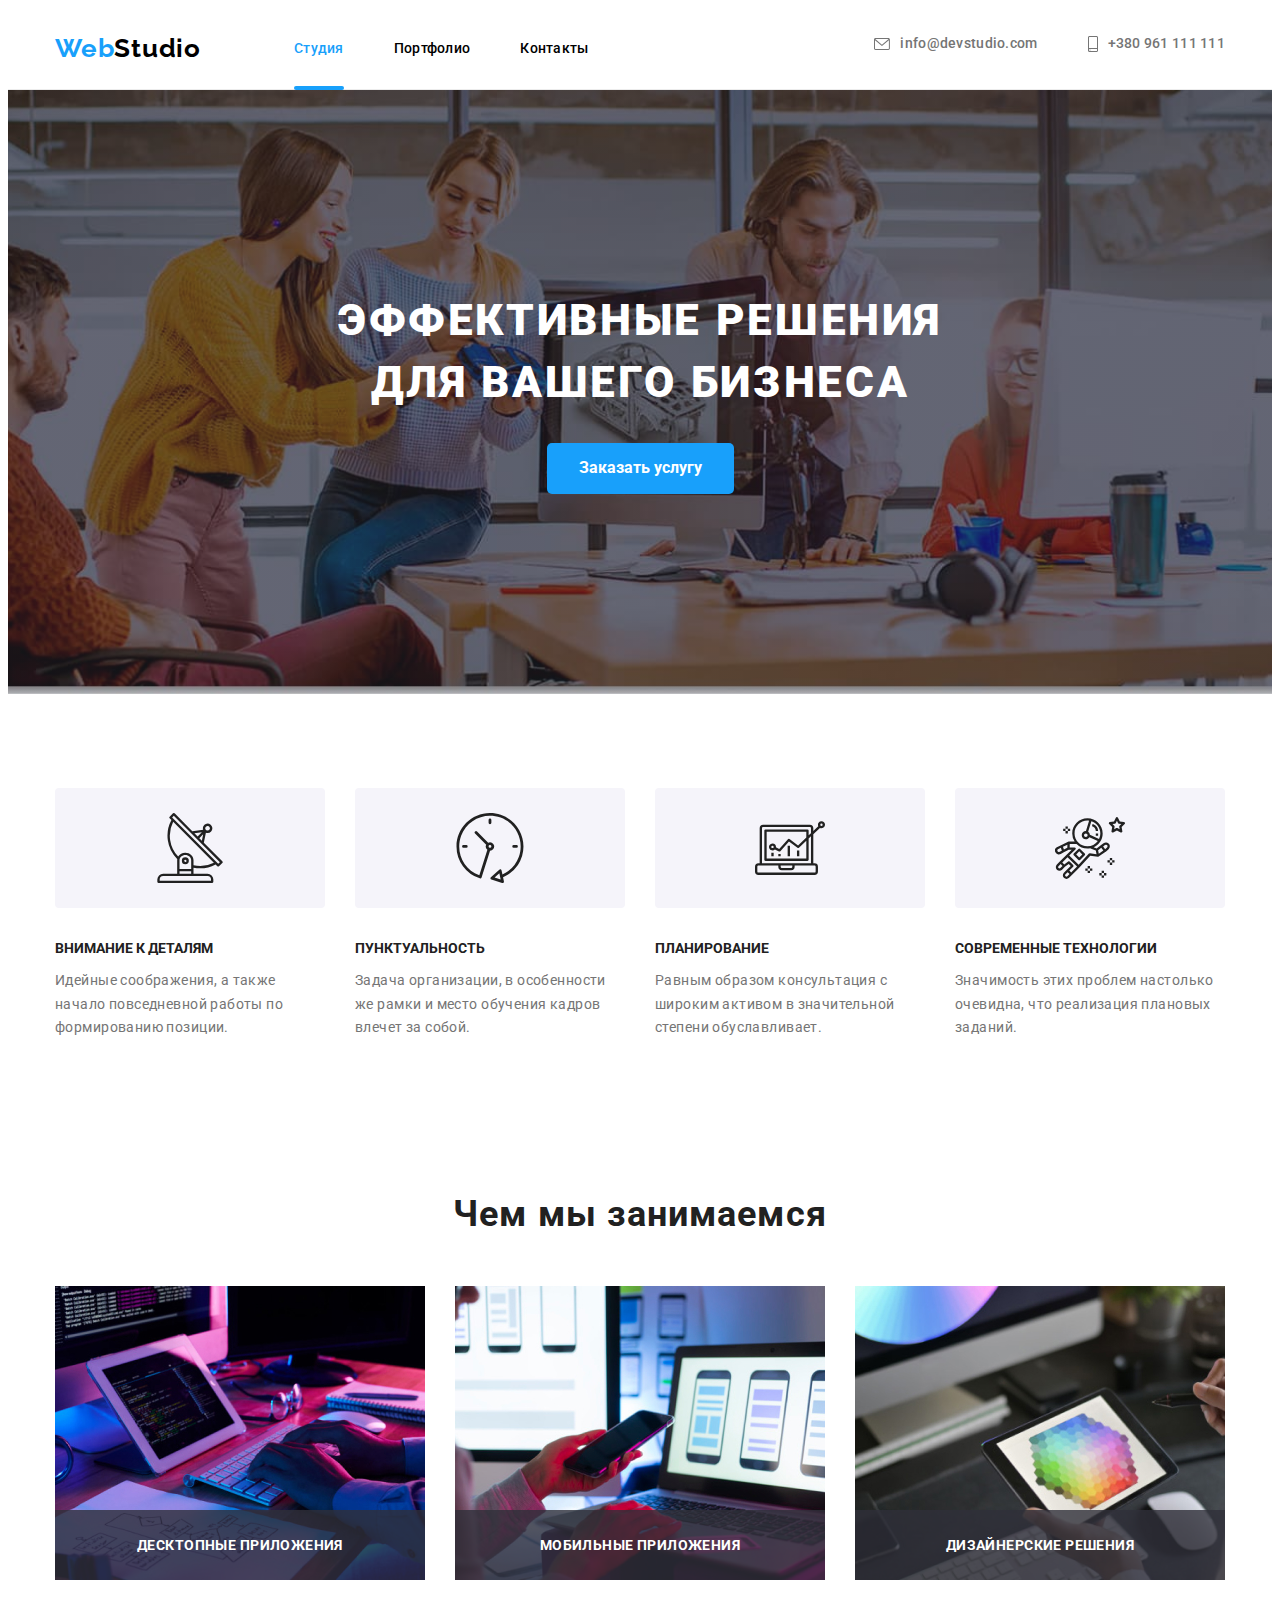
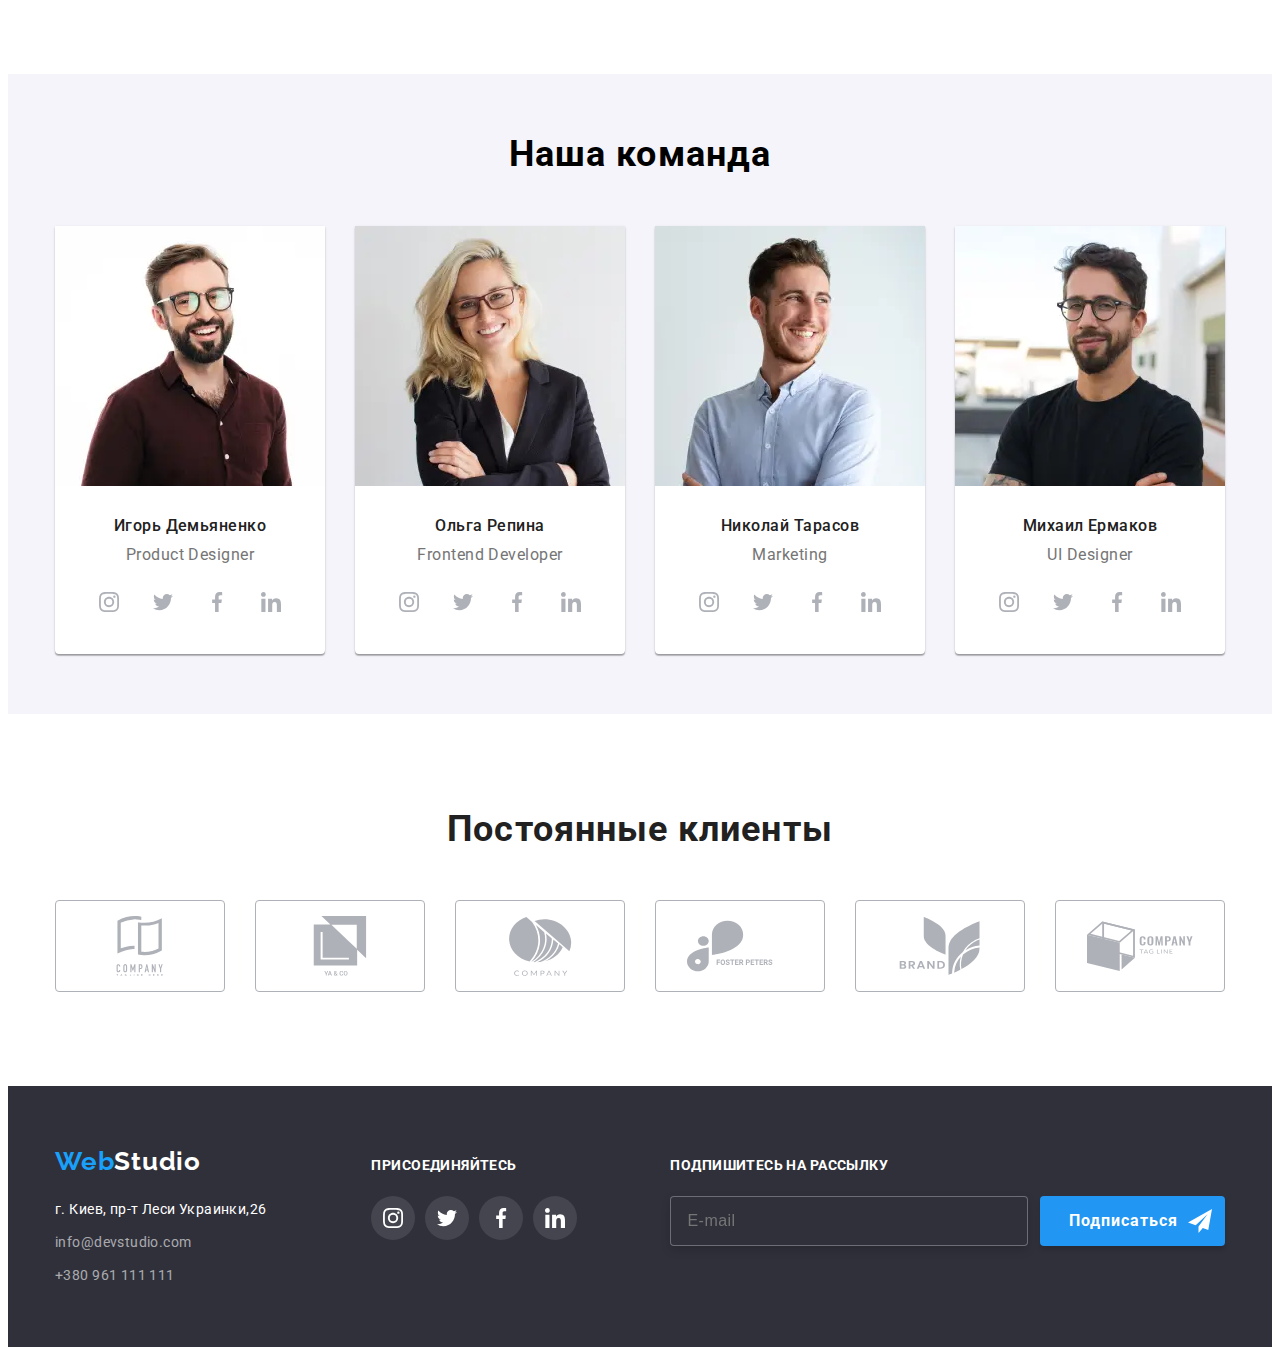
==== commit 72a91852: "22 of april" ====
--- a/index.html
+++ b/index.html
@@ -268,21 +268,38 @@
                 <li class="team__item">
             
                     <div class="team__thumb">
-                        <picture>
-                            <source 
-                            srcset="./images/images/tablet/team1.jpg" 
-                            media="(min-width: 768px)"
-                            />
-
-                            <sourse 
-                            srcset="./images/images/desktop/team1.jpg"
-                            media="(min-width: 1200px)"
-                            />
-
-                        <img src="./images/images/mobile/team1.jpg"
-                        />
-
+                    <picture>
+                        <source media="(max-width: 767px)" srcset="
+                                        ./images/images/mobile/team1.webp    1x,
+                                        ./images/images/mobile/team1@2x.webp 2x
+                                      " type="image/webp" />
+                        <source media="(max-width: 767px)" srcset="
+                                        ./images/images/mobile/team1.jpg    1x,
+                                        ./images/images/mobile/team1@2x.jpg 2x
+                                      " />
+                    
+                        <source media="(max-width: 1199px)" srcset="
+                                        ./images/images/tablet/team1.webp    1x,
+                                        ./images/images/tablet/team1@2x.webp 2x
+                                      " type="image/webp" />
+                        <source media="(max-width: 1199px)" srcset="
+                                        ./images/images/tablet/team1.jpg    1x,
+                                        ./images/images/tablet/team1@2x.jpg 2x
+                                      " />
+                    
+                        <source media="(min-width: 1200px)" srcset="
+                                        ./images/images/desktop/team1.webp    1x,
+                                        ./images/images/desktop/team1@2x.webp 2x
+                                      " type="image/webp" />
+                        <source media="(min-width: 1200px)" srcset="
+                                        ./images/images/desktop/team1.jpg    1x,
+                                        ./images/images/desktop/team1@2x.jpg 2x
+                                      " />
+                    
+                        <img src="#" alt="Игорь Демьяненко Product Designer" />
                     </picture>
+
+                   
                     </div>
                     <div class="team__card">
                         <h3 class="team__desk">Игорь Демьяненко</h3>
@@ -324,19 +341,37 @@
                     </div>
             
                 <li class="team__item">
-            
-                    <div class="team__thumb">
-                        <picture>
-                            <source 
-                            srcset="./images/images/tablet/team2.jpg" 
-                            media="(min-width: 768px)"/>
-
-                            <sourse 
-                            srcset="./images/images/desktop/team2.jpg" 
-                            media="(min-width: 1200px)"/>
-
-                            <img src="./images/images/mobile/team2.jpg"/>
-                        </picture>
+                <div class="team__thumb">
+                    <picture>
+                        <source media="(max-width: 767px)" srcset="
+                                        ./images/images/mobile/team2.webp    1x,
+                                        ./images/images/mobile/team2@2x.webp 2x
+                                      " type="image/webp" />
+                        <source media="(max-width: 767px)" srcset="
+                                        ./images/images/mobile/team2.jpg    1x,
+                                        ./images/images/mobile/team2@2x.jpg 2x
+                                      " />
+                    
+                        <source media="(max-width: 1199px)" srcset="
+                                        ./images/images/tablet/team2.webp    1x,
+                                        ./images/images/tablet/team2@2x.webp 2x
+                                      " type="image/webp" />
+                        <source media="(max-width: 1199px)" srcset="
+                                        ./images/images/tablet/team2.jpg    1x,
+                                        ./images/images/tablet/team2@2x.jpg 2x
+                                      " />
+                    
+                        <source media="(min-width: 1200px)" srcset="
+                                        ./images/images/desktop/team2.webp    1x,
+                                        ./images/images/desktop/team2@2x.webp 2x
+                                      " type="image/webp" />
+                        <source media="(min-width: 1200px)" srcset="
+                                        ./images/images/desktop/team2.jpg    1x,
+                                        ./images/images/desktop/team2@2x.jpg 2x
+                                      " />
+                    
+                        <img src="#" alt="Ольга Репина Frontend Developer" />
+                    </picture>
                 
                     </div>
                     <div class="team__card">
@@ -382,16 +417,36 @@
                 </li>
                 <li class="team__item">
                     <div class="team__thumb">
-                        <picture>
-                            <source 
-                            srcset="./images/images/tablet/team3.jpg"
-                            media="(min-width: 768px)" />
-
-                            <sourse 
-                            srcset="./images/images/desktop/team3.jpg"
-                            media="(min-width: 1200px)" />
-                            <img src="./images/images/mobile/team3.jpg" />
-                        </picture>
+                            <picture>
+                                <source media="(max-width: 767px)" srcset="
+                                                ./images/images/mobile/team3.webp    1x,
+                                                ./images/images/mobile/team3@2x.webp 2x
+                                              " type="image/webp" />
+                                <source media="(max-width: 767px)" srcset="
+                                                ./images/images/mobile/team3.jpg    1x,
+                                                ./images/images/mobile/team3@2x.jpg 2x
+                                              " />
+                            
+                                <source media="(max-width: 1199px)" srcset="
+                                                ./images/images/tablet/team3.webp    1x,
+                                                ./images/images/tablet/team3@2x.webp 2x
+                                              " type="image/webp" />
+                                <source media="(max-width: 1199px)" srcset="
+                                                ./images/images/tablet/team3.jpg    1x,
+                                                ./images/images/tablet/team3@2x.jpg 2x
+                                              " />
+                            
+                                <source media="(min-width: 1200px)" srcset="
+                                                ./images/images/desktop/team3.webp    1x,
+                                                ./images/images/desktop/team3@2x.webp 2x
+                                              " type="image/webp" />
+                                <source media="(min-width: 1200px)" srcset="
+                                                ./images/images/desktop/team3.jpg    1x,
+                                                ./images/images/desktop/team3@2x.jpg 2x
+                                              " />
+                            
+                                <img src="#" alt="Николай Тарасов Marketing" />
+                            </picture>
 
                     </div>
                     <div class="team__card">
@@ -436,17 +491,36 @@
                 </li>
                 <li class="team__item">
                     <div class="team__thumb">
-                        <picture>
-                            <source 
-                            srcset="./images/images/tablet/team4.jpg"
-                            media="(min-width: 768px)" />
-
-                            <sourse
-                             srcset="./images/images/desktop/team4.jpg"
-                            media="(min-width: 1200px)" />
-
-                            <img src="./images/images/mobile/team4.jpg" />
-                        </picture>
+                    <picture>
+                        <source media="(max-width: 767px)" srcset="
+                                        ./images/images/mobile/team4.webp    1x,
+                                        ./images/images/mobile/team4@2x.webp 2x
+                                      " type="image/webp" />
+                        <source media="(max-width: 767px)" srcset="
+                                        ./images/images/mobile/team4.jpg    1x,
+                                        ./images/images/mobile/team3@2x.jpg 2x
+                                      " />
+                    
+                        <source media="(max-width: 1199px)" srcset="
+                                        ./images/images/tablet/team4.webp    1x,
+                                        ./images/images/tablet/team4@2x.webp 2x
+                                      " type="image/webp" />
+                        <source media="(max-width: 1199px)" srcset="
+                                        ./images/images/tablet/team4.jpg    1x,
+                                        ./images/images/tablet/team4@2x.jpg 2x
+                                      " />
+                    
+                        <source media="(min-width: 1200px)" srcset="
+                                        ./images/images/desktop/team4.webp    1x,
+                                        ./images/images/desktop/team4@2x.webp 2x
+                                      " type="image/webp" />
+                        <source media="(min-width: 1200px)" srcset="
+                                        ./images/images/desktop/team4.jpg    1x,
+                                        ./images/images/desktop/team4@2x.jpg 2x
+                                      " />
+                    
+                        <img src="#" alt="Михаил Ермаков UI Designer" />
+                    </picture>
                     </div>
                     <div class="team__card">
                         <h3 class="team__desk">Михаил Ермаков</h3>
@@ -598,7 +672,7 @@
             </ul></div> 
 
             <div class="footer__form">
-                 <h3 class="footer__titlle form">Подпишитесь на рассылку </h3>
+                 <h3 class="footer__titlle">Подпишитесь на рассылку </h3>
                        <form class="footer__blank">
         
                             <input name="email" placeholder="E-mail" class="footer__input"/>  
--- a/css/main.min.css
+++ b/css/main.min.css
@@ -1,3 +1,3 @@
 :root{--primary-text-color: rgba(0, 0, 0, 0.8);--titlle-text-color: #000000;--accent-color: #18a0fb;--primary-white-color: #ffffff;--team-color: #757575;--contacts-color: rgba(255, 255, 255, 0.6);--text-leng: 'Roboto', sans-serif;--secondary-text: 'Raleway', sans-serif;--button-color: #f5f4fa;--footer-color: #2f303a;--section-color: #e5e5e5;--outline-color: #eeeeee;--color-word: #212121;--gradient-color: rgba (196 196 196 1);--card-set-gap: 20px;--card-shadow: 0px 3px 1px rgba(0, 0, 0, 0.1), 0px 1px 2px rgba(0, 0, 0, 0.08),
-    0px 2px 2px rgba(0, 0, 0, 0.12);--background: rgba(47, 48, 58, 0.4);--timing-fuction: cubic-bezier(0.4, 0, 0.2, 1)}h1,h2,h3,h4,p,ul{margin:0;padding:0}img{display:block;max-width:100%}html{-webkit-box-sizing:border-box;box-sizing:border-box}*,*::before,*::after{-webkit-box-sizing:inherit;box-sizing:inherit}body{font-family:var(--text-leng)}.header{border-bottom:1px solid #ececec;padding-bottom:25px;padding-top:25px;position:relative}@media screen and (min-width: 768px){.header{display:-webkit-box;display:-ms-flexbox;display:flex;-webkit-box-align:center;-ms-flex-align:center;align-items:center}}@media screen and (min-width: 768px){.header .header__container{display:-webkit-box;display:-ms-flexbox;display:flex;-webkit-box-align:center;-ms-flex-align:center;align-items:center}}.container{padding-left:15px;padding-right:15px;margin:0 auto}@media screen and (min-width: 480px){.container{width:480px}}@media screen and (min-width: 768px){.container{width:768px}}@media screen and (min-width: 1200px){.container{width:1200px}}.mobile__logo{display:-webkit-box;display:-ms-flexbox;display:flex;-webkit-box-pack:justify;-ms-flex-pack:justify;justify-content:space-between}.site-nav{display:none}@media screen and (min-width: 768px){.site-nav{display:block}}.site-nav__logo{text-decoration:none;font-family:var(--secondary-text);font-weight:bold;font-size:26px;line-height:1.2;letter-spacing:0.03em;color:var(--accent-color)}@media screen and (min-width: 768px){.site-nav__logo{margin-right:93px}}.site-nav__name{color:var(--titlle-text-color);display:-webkit-inline-box;display:-ms-inline-flexbox;display:inline-flex;-ms-flex-pack:distribute;justify-content:space-around}@media screen and (min-width: 768px){.site-nav__list{list-style:none;text-decoration:none;font-weight:500;font-size:14px;line-height:1.14;letter-spacing:0.02em;display:-webkit-box;display:-ms-flexbox;display:flex;-webkit-box-align:center;-ms-flex-align:center;align-items:center}}.site-nav__item:not(:last-child){margin-right:50px;margin-left:auto}@media screen and (min-width: 480px){.site-nav__link.current{position:relative;color:var(--accent-color)}}@media screen and (min-width: 480px){.site-nav__link.current::after{position:absolute;left:0;bottom:-34px;content:'';display:block;background-color:var(--accent-color);border-radius:2px;width:100%;height:4px}}.site-nav__link{text-decoration:none;font-weight:500;font-size:14px;line-height:1.14;letter-spacing:0.02em;color:var(--titlle-text-color);-webkit-transition:color 250ms cubic-bezier(0.4, 0, 0.2, 1);transition:color 250ms cubic-bezier(0.4, 0, 0.2, 1)}.site-nav__link:hover,.site-nav__link:focus{color:var(--accent-color)}.contacts{list-style:none;font-weight:500;font-size:14px;line-height:1.14;letter-spacing:0.02em;display:none}@media screen and (min-width: 768px){.contacts{display:block;margin-left:auto}}@media screen and (min-width: 1200px){.contacts{display:-webkit-box;display:-ms-flexbox;display:flex}}.contacts__item:not(:last-child){margin-bottom:10px}@media screen and (min-width: 1200px){.contacts__item:not(:last-child){margin-right:50px;margin-left:auto}}.contacts__envelope{width:16px;height:12px;margin-right:10px;fill:var(--team-color);-webkit-transition:fill 250ms cubic-bezier(0.4, 0, 0.2, 1);transition:fill 250ms cubic-bezier(0.4, 0, 0.2, 1)}.contacts__icon{width:10px;height:16px;margin-right:10px;fill:var(--team-color);-webkit-transition:color 250ms cubic-bezier(0.4, 0, 0.2, 1);transition:color 250ms cubic-bezier(0.4, 0, 0.2, 1)}.contacts__link:hover svg,.contacts__link:focus{fill:#2196f3}.contacts__link{text-decoration:none;font-weight:500;font-size:14px;line-height:1.14;letter-spacing:0.02em;color:var(--team-color);display:-webkit-box;display:-ms-flexbox;display:flex;-webkit-box-align:center;-ms-flex-align:center;align-items:center;-webkit-transition:color 250ms cubic-bezier(0.4, 0, 0.2, 1);transition:color 250ms cubic-bezier(0.4, 0, 0.2, 1)}.contacts__link:hover,.contacts__link:focus{color:var(--accent-color)}.header__menu{border:none;background-color:transparent;padding:0}@media screen and (min-width: 768px){.header__menu{display:none}}.menu{font-size:20px;-webkit-box-pack:end;-ms-flex-pack:end;justify-content:flex-end;background:#ffffff}.menu.is__open{display:block}.menu__list{margin-top:28px;font-size:40px;line-height:47px;letter-spacing:0.02em;color:#2196f3}.menu__item{list-style:none;font-size:40px;line-height:47px;letter-spacing:0.02em;color:#212121}.menu__item:not(:last-child){margin-bottom:32px}.menu__link{font-size:40px;font-weight:500;line-height:47px;text-align:center;letter-spacing:0.02em;text-decoration:none;color:#212121}.menu__link.current{color:#2196f3}.mobile__item{list-style:none;margin-bottom:32px}.mobile__link{text-decoration:none;font-size:34px;line-height:40px;letter-spacing:0.02em;color:#2196f3;text-decoration:none}.mail__item{margin-bottom:64px;list-style:none}.mail__link{font-weight:500;font-size:24px;line-height:28px;letter-spacing:0.02em;text-decoration:none;color:#757575}.network__list{display:-webkit-box;display:-ms-flexbox;display:flex}.network__item{list-style:none}.network__item:not(:last-child){margin-right:20px}.network__link{text-decoration:none;font-size:18px;line-height:22px;letter-spacing:0.02em;color:#2196f3}.backdrop__menu{position:fixed;display:-webkit-box;display:-ms-flexbox;display:flex;-webkit-box-orient:vertical;-webkit-box-direction:normal;-ms-flex-direction:column;flex-direction:column;-webkit-box-pack:justify;-ms-flex-pack:justify;justify-content:space-between;top:0;left:0;width:100vw;height:100vh;padding:40px;background-color:#FFFFFF;opacity:1;visibility:visible;pointer-events:initial;-webkit-transition:opacity 250ms cubic-bezier(0.4, 0, 0.2, 1),visibility 250ms cubic-bezier(0.4, 0, 0.2, 1);transition:opacity 250ms cubic-bezier(0.4, 0, 0.2, 1),visibility 250ms cubic-bezier(0.4, 0, 0.2, 1)}@media screen and (min-width: 768px){.backdrop__menu{display:none}}.backdrop__menu.is-hidden{opacity:0;pointer-events:none;visibility:hidden}@media screen and (min-width: 768px){.backdrop__menu.is-hidden{display:none}}.menu__button{width:40px;height:40px;border:none;padding:0}@media screen and (min-width: 768px){.menu__button{display:none}}.menu__close{width:40px;height:40px;position:absolute;top:8px;right:8px;height:30px;width:30px;border:none;display:-webkit-box;display:-ms-flexbox;display:flex;-webkit-box-pack:center;-ms-flex-pack:center;justify-content:center;-webkit-box-align:center;-ms-flex-align:center;align-items:center;background-color:var(--primary-white-color);-webkit-transition:fill 250ms cubic-bezier(0.4, 0, 0.2, 1);transition:fill 250ms cubic-bezier(0.4, 0, 0.2, 1)}.menu__close:hover svg,.menu__close:focus svg{fill:var(--accent-color)}.menu__icon{fill:var(--titlle-text-color);width:18px;height:18px;-webkit-transition:fill 250ms cubic-bezier(0.4, 0, 0.2, 1);transition:fill 250ms cubic-bezier(0.4, 0, 0.2, 1)}.button{cursor:pointer;background:var(--accent-color);font-family:inherit;font-weight:bold;font-size:16px;line-height:1.9;-webkit-box-align:center;-ms-flex-align:center;align-items:center;text-align:center;color:var(--primary-white-color);border-radius:5px;padding-top:10px;padding-bottom:10px;padding-left:32px;padding-right:32px;border:none}.backdrop{position:fixed;top:0;left:0;width:100vw;height:100vh;background-color:rgba(0,0,0,0.2);-webkit-transition:opacity 250ms cubic-bezier(0.4, 0, 0.2, 1),visibility 250ms cubic-bezier(0.4, 0, 0.2, 1);transition:opacity 250ms cubic-bezier(0.4, 0, 0.2, 1),visibility 250ms cubic-bezier(0.4, 0, 0.2, 1)}.backdrop.is-hidden{opacity:0;pointer-events:none;visibility:hidden}.slogan{padding:60px;text-align:center;background:-webkit-gradient(linear, left top, right top, from(var(--background)), to(var(--background))),url("../images/header.jpg");background:linear-gradient(to right, var(--background), var(--background)),url("../images/header.jpg");background-repeat:no-repeat;background-position:center;background-size:cover}@media screen and (min-width: 768px){.slogan{padding:118px}}@media screen and (min-width: 1200px){.slogan{padding:200px}}.slogan__name{text-transform:uppercase;font-family:var(--text-leng);font-weight:900;font-size:26px;line-height:1.61;text-align:center;color:var(--primary-white-color);margin:0 auto;margin-bottom:30px;letter-spacing:0.06em}@media screen and (min-width: 768px){.slogan__name{font-size:26px;line-height:42px}}@media screen and (min-width: 1200px){.slogan__name{font-size:44px;line-height:1.4;width:696px}}.modal{position:absolute;-webkit-transform:translate(-50%, -50%);transform:translate(-50%, -50%);background-color:var(--primary-white-color);border-radius:4px;width:450px;height:609px;left:50%;top:50%;padding:40px}@media screen and (min-width: 768px){.modal{position:absolute;padding:40px;width:450px;height:609px;top:50%;left:50%}}.close{position:absolute;top:8px;right:8px;height:30px;width:30px;border-radius:50%;border:1px solid rgba(0,0,0,0.1);display:-webkit-box;display:-ms-flexbox;display:flex;-webkit-box-pack:center;-ms-flex-pack:center;justify-content:center;-webkit-box-align:center;-ms-flex-align:center;align-items:center;background-color:var(--primary-white-color);-webkit-transition:border 250ms cubic-bezier(0.4, 0, 0.2, 1);transition:border 250ms cubic-bezier(0.4, 0, 0.2, 1)}.close:hover,.close:focus{border:1px solid var(--accent-color)}.close:hover svg,.close:focus svg{fill:var(--accent-color)}.modal__close{fill:var(--titlle-text-color);width:18px;height:18px;-webkit-transition:fill 250ms cubic-bezier(0.4, 0, 0.2, 1);transition:fill 250ms cubic-bezier(0.4, 0, 0.2, 1)}.form{width:100%;height:100%}.form__name{margin-bottom:12px;size:20px;line-height:1.15;letter-spacing:0.03em;text-align:center}.form__list{list-style:none}.form__item{position:relative;display:-webkit-box;display:-ms-flexbox;display:flex;-webkit-box-orient:vertical;-webkit-box-direction:normal;-ms-flex-direction:column;flex-direction:column}.form__item:not(:last-child){margin-bottom:10px}.form__checkbox{margin-top:10px;margin-bottom:30px}.form__span{position:relative}.form__label{text-align:left;font-size:12px;line-height:1.17;letter-spacing:0.01em;color:#757575;margin-bottom:4px}.form__icon{position:absolute;display:inline-block;top:50%;left:15px;fill:#212121;-webkit-transform:translateY(-50%);transform:translateY(-50%);-webkit-transition:fill 250ms cubic-bezier(0.4, 0, 0.2, 1);transition:fill 250ms cubic-bezier(0.4, 0, 0.2, 1)}.login{width:12px;height:12px}.tell{width:13px;height:13px}.mail{width:15px;height:12px}.form__okey{width:16px;height:15px;margin-left:52px}.form__label:focus-within>.form-icon{fill:#18a0fb}.form__input:focus-within{border:1px solid #18a0fb}.form__input{width:370px;height:40px;border:1px solid rgba(33,33,33,0.2);-webkit-box-sizing:border-box;box-sizing:border-box;border-radius:4px;padding-left:42px;-webkit-transition:border 250ms cubic-bezier(0.4, 0, 0.2, 1);transition:border 250ms cubic-bezier(0.4, 0, 0.2, 1)}.form__input:hover ~ .form__icon,.form__input:focus ~ .form__icon{fill:#18a0fb;-webkit-transition:fill 250ms cubic-bezier(0.4, 0, 0.2, 1);transition:fill 250ms cubic-bezier(0.4, 0, 0.2, 1)}.form__input:hover,.form__input:focus{border:1px solid #18a0fb;-webkit-transition:border 250ms cubic-bezier(0.4, 0, 0.2, 1);transition:border 250ms cubic-bezier(0.4, 0, 0.2, 1);outline:none}.form__text{resize:none;border:1px solid rgba(33,33,33,0.2);-webkit-box-sizing:border-box;box-sizing:border-box;border-radius:4px;width:370px;height:120px;font-size:12px;line-height:1.16;letter-spacing:0.01em;color:rgba(117,117,117,0.5);padding-top:12px;padding-bottom:12px;padding-left:16px;padding-right:16px;-webkit-transition:border 250ms cubic-bezier(0.4, 0, 0.2, 1);transition:border 250ms cubic-bezier(0.4, 0, 0.2, 1)}.form__text:hover,.form__text:focus{border:1px solid #18a0fb;-webkit-transition:border 250ms cubic-bezier(0.4, 0, 0.2, 1);transition:border 250ms cubic-bezier(0.4, 0, 0.2, 1);outline:none}.form__check{width:1px;height:1px;margin:-1px;border:0;padding:0;clip:rect(0 0 0 0);overflow:hidden}.icon__okay{display:inline-block;width:16px;height:16px;border:2px solid #212121;border-radius:4px;margin-right:8px;background-repeat:no-repeat;background-position:center}.form__check:checked+.icon__okay{border-color:#18a0fb;background-color:#18a0fb;background-image:url("../images/okay.svg");background-size:contain;background-origin:content-box;-webkit-box-sizing:border-box;box-sizing:border-box}.form__check:focus+.icon__okay{border-color:#18a0fb;-webkit-transition:background-color 250ms cubic-bezier(0.4, 0, 0.2, 1),border-color 250ms cubic-bezier(0.4, 0, 0.2, 1),backgraund-image 250ms cubic-bezier(0.4, 0, 0.2, 1);transition:background-color 250ms cubic-bezier(0.4, 0, 0.2, 1),border-color 250ms cubic-bezier(0.4, 0, 0.2, 1),backgraund-image 250ms cubic-bezier(0.4, 0, 0.2, 1)}.form__button{padding-left:56px;padding-top:10px;padding-bottom:10px;padding-right:55px;background:var(--accent-color);color:var(--primary-white-color);-webkit-box-shadow:0px 4px 4px rgba(0,0,0,0.15);box-shadow:0px 4px 4px rgba(0,0,0,0.15);border-radius:4px;-webkit-transition:-webkit-box-shadow 250ms cubic-bezier(0.4, 0, 0.2, 1);transition:-webkit-box-shadow 250ms cubic-bezier(0.4, 0, 0.2, 1);transition:box-shadow 250ms cubic-bezier(0.4, 0, 0.2, 1);transition:box-shadow 250ms cubic-bezier(0.4, 0, 0.2, 1), -webkit-box-shadow 250ms cubic-bezier(0.4, 0, 0.2, 1);font-weight:bold;font-size:16px;line-height:30px;letter-spacing:0.06em;border:none}.form__doc{color:#18a0fb;font-size:14px;line-height:24px;letter-spacing:0.03em}.form__okay{width:696px;margin:0 auto;text-align:center}.peculiarities{padding-top:60px;padding-bottom:60px}@media screen and (min-width: 1200px){.peculiarities{padding-top:94px}}.peculiarities__name{line-height:1.7;color:rgba(0,0,0,0);position:absolute;width:1px;height:1px;margin:-1px;border:0;padding:0;white-space:nowrap;-webkit-clip-path:inset(100%);clip-path:inset(100%);clip:rect(0 0 0 0);overflow:hidden}.peculiarities-text{margin-left:30px}@media screen and (min-width: 1200px){.peculiarities-text{width:270px}}.peculiarities__list{margin-left:-30px;margin-top:-30px}@media screen and (min-width: 768px){.peculiarities__list{display:-webkit-box;display:-ms-flexbox;display:flex;-ms-flex-wrap:wrap;flex-wrap:wrap}}@media screen and (min-width: 1200px){.peculiarities__list{display:-webkit-box;display:-ms-flexbox;display:flex}}.peculiarities__item{list-style:none;line-height:1.14;color:var(--titlle-text-color);margin-top:30px;margin-left:30px}@media screen and (min-width: 768px){.peculiarities__item{width:calc(100% /2 - 30px)}}@media screen and (min-width: 1200px){.peculiarities__item{width:calc(100% /4 - 30px)}}.peculiarities__thumb{height:120px;border-radius:4px;background-color:#f5f4fa;margin-bottom:30px;-webkit-box-align:center;-ms-flex-align:center;align-items:center;-webkit-box-pack:center;-ms-flex-pack:center;justify-content:center;display:-webkit-box;display:-ms-flexbox;display:flex}.peculiarities__icon{width:70px;height:70px;fill:#212121}.peculiarities__titlle{font-weight:bold;font-size:14px;line-height:1.5;text-transform:uppercase;color:var(--color-word);margin-bottom:10px;text-align:center}@media screen and (min-width: 768px){.peculiarities__titlle{text-align:start}}.peculiarities__text{font-size:14px;line-height:1.7;letter-spacing:0.03em;color:var(--team-color)}.applications{font-weight:bold;font-size:36px;line-height:1.16;text-align:center;letter-spacing:0.03em;padding-top:94px;padding-bottom:94px;display:none}@media screen and (min-width: 1200px){.applications{display:block}}.applications__titlle{font-weight:bold;font-size:36px;line-height:1.16;text-align:center;letter-spacing:0.03em;color:var(--color-word);margin-bottom:50px}.applications__image{position:relative}@media screen and (min-width: 1200px){.applications__label{display:-webkit-box;display:-ms-flexbox;display:flex;-webkit-box-pack:center;-ms-flex-pack:center;justify-content:center;-webkit-box-align:center;-ms-flex-align:center;align-items:center;width:370px;height:70px;position:absolute;bottom:0;left:0;width:100%;padding-top:27px;padding-bottom:27px;background-color:rgba(47,48,58,0.8)}}.applications__text{letter-spacing:0.03em;text-align:center;text-transform:uppercase;font-size:14px;color:var(--primary-white-color)}.applications__list{list-style:none;display:-webkit-box;display:-ms-flexbox;display:flex}.applications__item{width:calc(100% /3 - 30px)}.applications__item:not(:last-child){margin-right:30px}.team{padding-top:60px;background-color:var(--button-color)}.team__name{font-weight:bold;font-size:36px;line-height:1.16;letter-spacing:0.03em;width:300px;margin:auto;text-align:center;outline:1px;padding-left:0;margin-bottom:50px}.team__list{list-style:none;padding-bottom:60px;margin-top:-30px;margin-right:-30px}@media screen and (min-width: 768px){.team__list{display:-webkit-box;display:-ms-flexbox;display:flex;-ms-flex-wrap:wrap;flex-wrap:wrap}}.team__item{background-color:var(--primary-white-color);border-radius:0px 0px 4px 4px;-webkit-box-shadow:0px 1px 3px rgba(0,0,0,0.12),0px 1px 1px rgba(0,0,0,0.14),0px 2px 1px rgba(0,0,0,0.2);box-shadow:0px 1px 3px rgba(0,0,0,0.12),0px 1px 1px rgba(0,0,0,0.14),0px 2px 1px rgba(0,0,0,0.2);margin-top:30px;margin-right:30px}@media screen and (min-width: 768px){.team__item{width:calc(100% /2 - 30px)}}@media screen and (min-width: 1200px){.team__item{margin-right:30px;width:calc(100% /4 - 30px)}}.team__thumb{border-radius:5px;background-color:var(--primary-white-color);display:-webkit-box;display:-ms-flexbox;display:flex;-webkit-box-align:center;-ms-flex-align:center;align-items:center}.team__card{padding-top:30px;padding-bottom:30px}.team__desk{font-weight:500;font-size:16px;line-height:19px;text-align:center;letter-spacing:0.03em;color:var(--color-word);margin-bottom:10px}.team__text{font-weight:normal;font-size:16px;line-height:1.19;text-align:center;letter-spacing:0.03em;color:var(--team-color);margin-bottom:16px}.team__catalog{display:-webkit-box;display:-ms-flexbox;display:flex;-webkit-box-pack:center;-ms-flex-pack:center;justify-content:center;list-style:none}.link__note{width:44px;height:44px}.link__note:not(:last-child){margin-right:10px}.team__link{width:100%;height:100%;border-radius:50%;display:-webkit-box;display:-ms-flexbox;display:flex;-webkit-box-pack:center;-ms-flex-pack:center;justify-content:center;-webkit-box-align:center;-ms-flex-align:center;align-items:center;-webkit-transition:background-color 250ms cubic-bezier(0.4, 0, 0.2, 1);transition:background-color 250ms cubic-bezier(0.4, 0, 0.2, 1)}.team__link:hover svg,.team__link:focus svg{fill:#ffffff}.team__link:hover,.team__link:focus{background-color:#2196f3}.team__icon{width:20px;height:20px;fill:#afb1b8;-webkit-transition:fill 250ms cubic-bezier(0.4, 0, 0.2, 1);transition:fill 250ms cubic-bezier(0.4, 0, 0.2, 1)}.clients{padding-top:94px;padding-bottom:94px}.clients__list{list-style:none;display:-webkit-box;display:-ms-flexbox;display:flex;-ms-flex-wrap:wrap;flex-wrap:wrap;margin-right:-30px}.clients__name{font-size:36px;text-align:center;letter-spacing:0.03em;color:var(--color-word);text-align:center;margin-bottom:50px}.clients__item{margin-right:30px}.clients__item:not(:last-child){margin-bottom:30px}.clients__item{height:92px;-ms-flex-preferred-size:calc(100% /2 - 30px);flex-basis:calc(100% /2 - 30px)}@media screen and (min-width: 1200px){.clients__item{-ms-flex-preferred-size:calc(100% /6 - 30px);flex-basis:calc(100% /6 - 30px)}}.clients__link:hover,.clients__link:focus{border-color:#2196f3}.clients__link:hover svg,.clients__link:focus svg{fill:#2196f3}.clients__link{width:100%;height:100%;border:1px solid #afb1b8;border-radius:4px;display:-webkit-box;display:-ms-flexbox;display:flex;-webkit-box-align:center;-ms-flex-align:center;align-items:center;-webkit-box-pack:center;-ms-flex-pack:center;justify-content:center;-webkit-transition:border-color 250ms cubic-bezier(0.4, 0, 0.2, 1);transition:border-color 250ms cubic-bezier(0.4, 0, 0.2, 1)}.clients__icon{width:106px;height:60px;fill:#afb1b8;-webkit-transition:fill 250ms cubic-bezier(0.4, 0, 0.2, 1);transition:fill 250ms cubic-bezier(0.4, 0, 0.2, 1)}.footer{padding-top:60px;padding-bottom:60px;background-color:var(--footer-color)}@media screen and (min-width: 768px){.box{display:-webkit-box;display:-ms-flexbox;display:flex;-ms-flex-wrap:wrap;flex-wrap:wrap;-ms-flex-pack:distribute;justify-content:space-around;-webkit-box-align:center;-ms-flex-align:center;align-items:center}}@media screen and (min-width: 1200px){.box{-webkit-box-align:baseline;-ms-flex-align:baseline;align-items:baseline}}@media screen and (min-width: 768px){.footer__box{display:-webkit-box;display:-ms-flexbox;display:flex}}@media screen and (min-width: 1200px){.footer__box{display:-webkit-box;display:-ms-flexbox;display:flex;-webkit-box-align:baseline;-ms-flex-align:baseline;align-items:baseline}}.footer__content{text-align:center}@media screen and (min-width: 1200px){.footer__content{margin-right:auto}}.footer__add{margin-bottom:60px;margin-top:60px;text-align:center}@media screen and (min-width: 1200px){.footer__add{margin-right:70px;margin-top:auto}}.footer__logo{text-decoration:none;font-family:var(--secondary-text);font-weight:bold;font-size:26px;line-height:1.2;letter-spacing:0.03em;color:var(--accent-color);margin-bottom:20px;display:block}.footer__desk{list-style:none}.footer__name{color:var(--primary-white-color)}.footer__map{text-decoration:none;font-weight:normal;font-size:14px;line-height:24px;letter-spacing:0.03em;color:var(--primary-white-color)}.footer__map:not(:last-child){margin-bottom:9px}.footer__link{text-decoration:none;font-weight:normal;font-size:14px;line-height:24px;letter-spacing:0.03em;color:var(--contacts-color)}.footer__item:not(:last-child){margin-bottom:9px}.footer__catalog{display:-webkit-box;display:-ms-flexbox;display:flex;list-style:none;-webkit-box-pack:center;-ms-flex-pack:center;justify-content:center}.footer__titlle{color:var(--primary-white-color);font-weight:bold;font-size:14px;line-height:1.5;text-transform:uppercase;letter-spacing:0.03em;margin-bottom:20px}.footer__list{width:44px;height:44px}.footer__list:not(:last-child){margin-right:10px}.footer__note{width:100%;height:100%;border-radius:50%;background:rgba(255,255,255,0.1);display:-webkit-box;display:-ms-flexbox;display:flex;-webkit-box-pack:center;-ms-flex-pack:center;justify-content:center;-webkit-box-align:center;-ms-flex-align:center;align-items:center;-webkit-transition:background-color 250ms cubic-bezier(0.4, 0, 0.2, 1);transition:background-color 250ms cubic-bezier(0.4, 0, 0.2, 1)}.footer__note:hover,.footer__note:focus{background-color:#2196f3}.footer__icon{width:20px;height:20px;fill:#ffffff;-webkit-transition:fill 250ms cubic-bezier(0.4, 0, 0.2, 1);transition:fill 250ms cubic-bezier(0.4, 0, 0.2, 1)}.footer__blank{list-style:none;-webkit-box-align:center;-ms-flex-align:center;align-items:center}@media screen and (min-width: 1200px){.footer__blank{display:-webkit-box;display:-ms-flexbox;display:flex}}.footer__form{text-align:center;margin-bottom:60px}@media screen and (min-width: 768px){.footer__form{margin-top:60px}}@media screen and (min-width: 1200px){.footer__form{margin-left:auto;margin-top:auto}}.footer__input{width:100%;height:50px;background:#2f303a;border:1px solid rgba(255,255,255,0.3);-webkit-box-sizing:border-box;box-sizing:border-box;-webkit-filter:drop-shadow(0px 4px 4px rgba(0,0,0,0.15));filter:drop-shadow(0px 4px 4px rgba(0,0,0,0.15));border-radius:4px;font-size:16px;line-height:20px;letter-spacing:0.03em;padding-left:16px;color:rgba(255,255,255,0.6);display:-webkit-box;display:-ms-flexbox;display:flex;-webkit-box-align:center;-ms-flex-align:center;align-items:center}@media screen and (min-width: 768px){.footer__input{width:450px;-webkit-box-pack:center;-ms-flex-pack:center;justify-content:center;margin:0 auto}}@media screen and (min-width: 1200px){.footer__input{width:358px}}.footer__button{background-color:#2196f3;color:var(--primary-white-color);padding-left:29px;padding-right:13px;padding-top:10px;padding-bottom:10px;-webkit-box-shadow:0px 4px 4px rgba(0,0,0,0.15);box-shadow:0px 4px 4px rgba(0,0,0,0.15);border-radius:4px;font-weight:bold;margin-top:20px;letter-spacing:0.06em;font-size:16px;line-height:30px;cursor:pointer;font-family:inherit;border:none;font-weight:bold}@media screen and (min-width: 1200px){.footer__button{margin-left:12px;margin-top:0;display:-webkit-box;display:-ms-flexbox;display:flex;-webkit-box-align:center;-ms-flex-align:center;align-items:center;text-align:center}}.icon__fly{width:24px;height:24px;margin-left:10px}.site-nav__link.current{position:relative;color:var(--accent-color)}.div-button{margin-right:5px}.works__link{text-decoration:none;display:block;-webkit-transition:-webkit-box-shadow 250ms cubic-bezier(0.4, 0, 0.2, 1);transition:-webkit-box-shadow 250ms cubic-bezier(0.4, 0, 0.2, 1);transition:box-shadow 250ms cubic-bezier(0.4, 0, 0.2, 1);transition:box-shadow 250ms cubic-bezier(0.4, 0, 0.2, 1), -webkit-box-shadow 250ms cubic-bezier(0.4, 0, 0.2, 1)}.works__link:hover,.works__link:focus{-webkit-box-shadow:0px 1px 1px rgba(0,0,0,0.12),0px 4px 4px rgba(0,0,0,0.06),1px 4px 6px rgba(0,0,0,0.16);box-shadow:0px 1px 1px rgba(0,0,0,0.12),0px 4px 4px rgba(0,0,0,0.06),1px 4px 6px rgba(0,0,0,0.16)}.visually-hidden{color:rgba(0,0,0,0);position:absolute;width:1px;height:1px;margin:-1px;border:0;padding:0;white-space:nowrap;-webkit-clip-path:inset(100%);clip-path:inset(100%);clip:rect(0 0 0 0);overflow:hidden}.works{padding-top:94px;padding-bottom:94px}.works__button{list-style:none;display:-webkit-box;display:-ms-flexbox;display:flex;-ms-flex-wrap:wrap;flex-wrap:wrap;margin-bottom:50px;-webkit-box-pack:start;-ms-flex-pack:start;justify-content:start}@media screen and (min-width: 768px){.works__button{-webkit-box-pack:center;-ms-flex-pack:center;justify-content:center}}.button__porfolio{text-decoration:none;cursor:pointer;font-weight:normal;width:calc(100% /3 - 40px);margin-right:8px}@media screen and (min-width: 768px){.button__porfolio{width:calc(100% /5 - 32px)}}@media screen and (min-width: 1200px){.button__porfolio{width:calc(100% /5 - 100px)}}.button__link{border:none;border-radius:4px;cursor:pointer;color:var(--color-word);background-color:var(--button-color);font-family:inherit;font-weight:500;font-size:16px;line-height:1.6;text-align:center;letter-spacing:0.03em;padding-left:22px;padding-right:22px;padding-top:6px;padding-bottom:6px;-webkit-transition:color 250ms cubic-bezier(0.4, 0, 0.2, 1),background-color 250ms cubic-bezier(0.4, 0, 0.2, 1),-webkit-box-shadow 250ms cubic-bezier(0.4, 0, 0.2, 1);transition:color 250ms cubic-bezier(0.4, 0, 0.2, 1),background-color 250ms cubic-bezier(0.4, 0, 0.2, 1),-webkit-box-shadow 250ms cubic-bezier(0.4, 0, 0.2, 1);transition:color 250ms cubic-bezier(0.4, 0, 0.2, 1),background-color 250ms cubic-bezier(0.4, 0, 0.2, 1),box-shadow 250ms cubic-bezier(0.4, 0, 0.2, 1);transition:color 250ms cubic-bezier(0.4, 0, 0.2, 1),background-color 250ms cubic-bezier(0.4, 0, 0.2, 1),box-shadow 250ms cubic-bezier(0.4, 0, 0.2, 1),-webkit-box-shadow 250ms cubic-bezier(0.4, 0, 0.2, 1)}.button__link:hover,.button__link:focus{color:var(--primary-white-color);background:var(--accent-color);-webkit-box-shadow:var(--card-shadow);box-shadow:var(--card-shadow)}.site-nav__link.current{position:relative;color:var(--accent-color)}.works__link{text-decoration:none;display:block;-webkit-transition:-webkit-box-shadow 250ms cubic-bezier(0.4, 0, 0.2, 1);transition:-webkit-box-shadow 250ms cubic-bezier(0.4, 0, 0.2, 1);transition:box-shadow 250ms cubic-bezier(0.4, 0, 0.2, 1);transition:box-shadow 250ms cubic-bezier(0.4, 0, 0.2, 1), -webkit-box-shadow 250ms cubic-bezier(0.4, 0, 0.2, 1)}.works__link:hover,.works__link:focus{-webkit-box-shadow:0px 1px 1px rgba(0,0,0,0.12),0px 4px 4px rgba(0,0,0,0.06),1px 4px 6px rgba(0,0,0,0.16);box-shadow:0px 1px 1px rgba(0,0,0,0.12),0px 4px 4px rgba(0,0,0,0.06),1px 4px 6px rgba(0,0,0,0.16)}.visually-hidden{color:rgba(0,0,0,0);position:absolute;width:1px;height:1px;margin:-1px;border:0;padding:0;white-space:nowrap;-webkit-clip-path:inset(100%);clip-path:inset(100%);clip:rect(0 0 0 0);overflow:hidden}.works{padding-top:94px;padding-bottom:94px}.works__button{list-style:none;display:-webkit-box;display:-ms-flexbox;display:flex;margin-bottom:50px;-webkit-box-pack:center;-ms-flex-pack:center;justify-content:center}.button__portfolio{text-decoration:none;cursor:pointer;font-weight:normal}.button__porfolio:not(:last-child){margin-right:8px}.button__link{border:none;border-radius:4px;cursor:pointer;color:var(--color-word);background-color:var(--button-color);font-family:inherit;font-weight:500;font-size:16px;line-height:1.6;text-align:center;letter-spacing:0.03em;padding-left:22px;padding-right:22px;padding-top:6px;padding-bottom:6px;-webkit-transition:color 250ms cubic-bezier(0.4, 0, 0.2, 1),background-color 250ms cubic-bezier(0.4, 0, 0.2, 1),-webkit-box-shadow 250ms cubic-bezier(0.4, 0, 0.2, 1);transition:color 250ms cubic-bezier(0.4, 0, 0.2, 1),background-color 250ms cubic-bezier(0.4, 0, 0.2, 1),-webkit-box-shadow 250ms cubic-bezier(0.4, 0, 0.2, 1);transition:color 250ms cubic-bezier(0.4, 0, 0.2, 1),background-color 250ms cubic-bezier(0.4, 0, 0.2, 1),box-shadow 250ms cubic-bezier(0.4, 0, 0.2, 1);transition:color 250ms cubic-bezier(0.4, 0, 0.2, 1),background-color 250ms cubic-bezier(0.4, 0, 0.2, 1),box-shadow 250ms cubic-bezier(0.4, 0, 0.2, 1),-webkit-box-shadow 250ms cubic-bezier(0.4, 0, 0.2, 1)}.button__link:hover,.button__link:focus{color:var(--primary-white-color);background:var(--accent-color);-webkit-box-shadow:var(--card-shadow);box-shadow:var(--card-shadow)}.works__example{list-style:none;margin-top:-30px;margin-left:-30px}@media screen and (min-width: 768px){.works__example{display:-webkit-box;display:-ms-flexbox;display:flex;-ms-flex-wrap:wrap;flex-wrap:wrap}}.works__item{margin-left:15px}@media screen and (min-width: 768px){.works__item{-ms-flex-preferred-size:calc(100% /2 - 15px);flex-basis:calc(100% /2 - 15px);margin-top:30px}}@media screen and (min-width: 1200px){.works__item{margin-left:30px;-ms-flex-preferred-size:calc(100% /3 - 30px);flex-basis:calc(100% /3 - 30px)}}.works__titlle{padding-top:20px;padding-bottom:20px;padding-left:24px;padding-right:24px;border-right:1px solid #eee;border-left:1px solid #eee;border-bottom:1px solid #eee}.works__overlay{width:100%;height:100%;padding-left:24px;padding-right:24px;padding-bottom:63px;padding-top:63px;content:'';position:absolute;background-color:rgba(33,150,243,0.9);-webkit-transform:translateY(100%);transform:translateY(100%);-webkit-transition:-webkit-transform 250ms cubic-bezier(0.4, 0, 0.2, 1);transition:-webkit-transform 250ms cubic-bezier(0.4, 0, 0.2, 1);transition:transform 250ms cubic-bezier(0.4, 0, 0.2, 1);transition:transform 250ms cubic-bezier(0.4, 0, 0.2, 1), -webkit-transform 250ms cubic-bezier(0.4, 0, 0.2, 1)}.works__text{font-size:18px;line-height:1.55;letter-spacing:0.03em;color:#ffffff}.works__photo{position:relative;overflow:hidden}.works__link:hover .works__overlay,.works__link:focus .works__overlay{-webkit-transform:translateY(0);transform:translateY(0)}.works__note{font-weight:bold;font-size:18px;line-height:2;letter-spacing:0.06em;color:#212121;margin-bottom:4px}.works__desk{font-size:16px;line-height:1.7;letter-spacing:0.03em;color:#757575}
+    0px 2px 2px rgba(0, 0, 0, 0.12);--background: rgba(47, 48, 58, 0.4);--timing-fuction: cubic-bezier(0.4, 0, 0.2, 1)}h1,h2,h3,h4,p,ul{margin:0;padding:0}img{display:block;max-width:100%}html{-webkit-box-sizing:border-box;box-sizing:border-box}*,*::before,*::after{-webkit-box-sizing:inherit;box-sizing:inherit}body{font-family:var(--text-leng)}.header{border-bottom:1px solid #ececec;padding-bottom:25px;padding-top:25px;position:relative}@media screen and (min-width: 768px){.header{display:-webkit-box;display:-ms-flexbox;display:flex;-webkit-box-align:center;-ms-flex-align:center;align-items:center}}@media screen and (min-width: 768px){.header .header__container{display:-webkit-box;display:-ms-flexbox;display:flex;-webkit-box-align:center;-ms-flex-align:center;align-items:center}}.container{padding-left:15px;padding-right:15px;margin:0 auto}@media screen and (min-width: 480px){.container{width:480px}}@media screen and (min-width: 768px){.container{width:768px}}@media screen and (min-width: 1200px){.container{width:1200px}}.mobile__logo{display:-webkit-box;display:-ms-flexbox;display:flex;-webkit-box-pack:justify;-ms-flex-pack:justify;justify-content:space-between}.site-nav{display:none}@media screen and (min-width: 768px){.site-nav{display:block}}.site-nav__logo{text-decoration:none;font-family:var(--secondary-text);font-weight:bold;font-size:26px;line-height:1.2;letter-spacing:0.03em;color:var(--accent-color)}@media screen and (min-width: 768px){.site-nav__logo{margin-right:93px}}.site-nav__name{color:var(--titlle-text-color);display:-webkit-inline-box;display:-ms-inline-flexbox;display:inline-flex;-ms-flex-pack:distribute;justify-content:space-around}@media screen and (min-width: 768px){.site-nav__list{list-style:none;text-decoration:none;font-weight:500;font-size:14px;line-height:1.14;letter-spacing:0.02em;display:-webkit-box;display:-ms-flexbox;display:flex;-webkit-box-align:center;-ms-flex-align:center;align-items:center}}.site-nav__item:not(:last-child){margin-right:50px;margin-left:auto}@media screen and (min-width: 480px){.site-nav__link.current{position:relative;color:var(--accent-color)}}@media screen and (min-width: 480px){.site-nav__link.current::after{position:absolute;left:0;bottom:-34px;content:'';display:block;background-color:var(--accent-color);border-radius:2px;width:100%;height:4px}}.site-nav__link{text-decoration:none;font-weight:500;font-size:14px;line-height:1.14;letter-spacing:0.02em;color:var(--titlle-text-color);-webkit-transition:color 250ms cubic-bezier(0.4, 0, 0.2, 1);transition:color 250ms cubic-bezier(0.4, 0, 0.2, 1)}.site-nav__link:hover,.site-nav__link:focus{color:var(--accent-color)}.contacts{list-style:none;font-weight:500;font-size:14px;line-height:1.14;letter-spacing:0.02em;display:none}@media screen and (min-width: 768px){.contacts{display:block;margin-left:auto}}@media screen and (min-width: 1200px){.contacts{display:-webkit-box;display:-ms-flexbox;display:flex}}.contacts__item:not(:last-child){margin-bottom:10px}@media screen and (min-width: 1200px){.contacts__item:not(:last-child){margin-right:50px;margin-left:auto}}.contacts__envelope{width:16px;height:12px;margin-right:10px;fill:var(--team-color);-webkit-transition:fill 250ms cubic-bezier(0.4, 0, 0.2, 1);transition:fill 250ms cubic-bezier(0.4, 0, 0.2, 1)}.contacts__icon{width:10px;height:16px;margin-right:10px;fill:var(--team-color);-webkit-transition:color 250ms cubic-bezier(0.4, 0, 0.2, 1);transition:color 250ms cubic-bezier(0.4, 0, 0.2, 1)}.contacts__link:hover svg,.contacts__link:focus{fill:#2196f3}.contacts__link{text-decoration:none;font-weight:500;font-size:14px;line-height:1.14;letter-spacing:0.02em;color:var(--team-color);display:-webkit-box;display:-ms-flexbox;display:flex;-webkit-box-align:center;-ms-flex-align:center;align-items:center;-webkit-transition:color 250ms cubic-bezier(0.4, 0, 0.2, 1);transition:color 250ms cubic-bezier(0.4, 0, 0.2, 1)}.contacts__link:hover,.contacts__link:focus{color:var(--accent-color)}.header__menu{border:none;background-color:transparent;padding:0}@media screen and (min-width: 768px){.header__menu{display:none}}.menu{font-size:20px;-webkit-box-pack:end;-ms-flex-pack:end;justify-content:flex-end;background:#ffffff}.menu.is__open{display:block}.menu__list{margin-top:28px;font-size:40px;line-height:47px;letter-spacing:0.02em;color:#2196f3}.menu__item{list-style:none;font-size:40px;line-height:47px;letter-spacing:0.02em;color:#212121}.menu__item:not(:last-child){margin-bottom:32px}.menu__link{font-size:40px;font-weight:500;line-height:47px;text-align:center;letter-spacing:0.02em;text-decoration:none;color:#212121}.menu__link.current{color:#2196f3}.mobile__item{list-style:none;margin-bottom:32px}.mobile__link{text-decoration:none;font-size:34px;line-height:40px;letter-spacing:0.02em;color:#2196f3;text-decoration:none}.mail__item{margin-bottom:64px;list-style:none}.mail__link{font-weight:500;font-size:24px;line-height:28px;letter-spacing:0.02em;text-decoration:none;color:#757575}.network__list{display:-webkit-box;display:-ms-flexbox;display:flex}.network__item{list-style:none}.network__item:not(:last-child){margin-right:20px}.network__link{text-decoration:none;font-size:18px;line-height:22px;letter-spacing:0.02em;color:#2196f3}.backdrop__menu{position:fixed;display:-webkit-box;display:-ms-flexbox;display:flex;z-index:1;-webkit-box-orient:vertical;-webkit-box-direction:normal;-ms-flex-direction:column;flex-direction:column;-webkit-box-pack:justify;-ms-flex-pack:justify;justify-content:space-between;top:0;left:0;width:100vw;height:100vh;padding:40px;background-color:#FFFFFF;opacity:1;visibility:visible;pointer-events:initial;-webkit-transition:opacity 250ms cubic-bezier(0.4, 0, 0.2, 1),visibility 250ms cubic-bezier(0.4, 0, 0.2, 1);transition:opacity 250ms cubic-bezier(0.4, 0, 0.2, 1),visibility 250ms cubic-bezier(0.4, 0, 0.2, 1)}@media screen and (min-width: 768px){.backdrop__menu{display:none}}.backdrop__menu.is-hidden{opacity:0;pointer-events:none;visibility:hidden}@media screen and (min-width: 768px){.backdrop__menu.is-hidden{display:none}}.menu__button{width:40px;height:40px;border:none;padding:0}@media screen and (min-width: 768px){.menu__button{display:none}}.menu__close{width:40px;height:40px;position:absolute;top:8px;right:8px;height:30px;width:30px;border:none;display:-webkit-box;display:-ms-flexbox;display:flex;-webkit-box-pack:center;-ms-flex-pack:center;justify-content:center;-webkit-box-align:center;-ms-flex-align:center;align-items:center;background-color:var(--primary-white-color);-webkit-transition:fill 250ms cubic-bezier(0.4, 0, 0.2, 1);transition:fill 250ms cubic-bezier(0.4, 0, 0.2, 1)}.menu__close:hover svg,.menu__close:focus svg{fill:var(--accent-color)}.menu__icon{fill:var(--titlle-text-color);width:18px;height:18px;-webkit-transition:fill 250ms cubic-bezier(0.4, 0, 0.2, 1);transition:fill 250ms cubic-bezier(0.4, 0, 0.2, 1)}.button{cursor:pointer;background:var(--accent-color);font-family:inherit;font-weight:bold;font-size:16px;line-height:1.9;-webkit-box-align:center;-ms-flex-align:center;align-items:center;text-align:center;color:var(--primary-white-color);border-radius:5px;padding-top:10px;padding-bottom:10px;padding-left:32px;padding-right:32px;border:none}.backdrop{position:fixed;top:0;left:0;width:100vw;height:100vh;background-color:rgba(0,0,0,0.2);-webkit-transition:opacity 250ms cubic-bezier(0.4, 0, 0.2, 1),visibility 250ms cubic-bezier(0.4, 0, 0.2, 1);transition:opacity 250ms cubic-bezier(0.4, 0, 0.2, 1),visibility 250ms cubic-bezier(0.4, 0, 0.2, 1)}.backdrop.is-hidden{opacity:0;pointer-events:none;visibility:hidden}.slogan{padding:60px;text-align:center;background:-webkit-gradient(linear, left top, right top, from(var(--background)), to(var(--background))),url("../images/header.jpg");background:linear-gradient(to right, var(--background), var(--background)),url("../images/header.jpg");background-repeat:no-repeat;background-position:center;background-size:cover}@media screen and (min-width: 768px){.slogan{padding:118px 0}}@media screen and (min-width: 1200px){.slogan{padding:200px 0}}.slogan__name{text-transform:uppercase;font-family:var(--text-leng);font-weight:900;font-size:26px;line-height:1.61;text-align:center;color:var(--primary-white-color);margin:0 auto;margin-bottom:30px;letter-spacing:0.06em}@media screen and (min-width: 768px){.slogan__name{font-size:26px;line-height:42px}}@media screen and (min-width: 1200px){.slogan__name{font-size:44px;line-height:1.4;width:696px}}.modal{position:absolute;-webkit-transform:translate(-50%, -50%);transform:translate(-50%, -50%);background-color:var(--primary-white-color);border-radius:4px;width:450px;height:609px;left:50%;top:50%;padding:40px}@media screen and (min-width: 768px){.modal{position:absolute;padding:40px;width:450px;height:609px;top:50%;left:50%}}.close{position:absolute;top:8px;right:8px;height:30px;width:30px;border-radius:50%;border:1px solid rgba(0,0,0,0.1);display:-webkit-box;display:-ms-flexbox;display:flex;-webkit-box-pack:center;-ms-flex-pack:center;justify-content:center;-webkit-box-align:center;-ms-flex-align:center;align-items:center;background-color:var(--primary-white-color);-webkit-transition:border 250ms cubic-bezier(0.4, 0, 0.2, 1);transition:border 250ms cubic-bezier(0.4, 0, 0.2, 1)}.close:hover,.close:focus{border:1px solid var(--accent-color)}.close:hover svg,.close:focus svg{fill:var(--accent-color)}.modal__close{fill:var(--titlle-text-color);width:18px;height:18px;-webkit-transition:fill 250ms cubic-bezier(0.4, 0, 0.2, 1);transition:fill 250ms cubic-bezier(0.4, 0, 0.2, 1)}.form{width:100%;height:100%}.form__name{margin-bottom:12px;size:20px;line-height:1.15;letter-spacing:0.03em;text-align:center}.form__list{list-style:none}.form__item{position:relative;display:-webkit-box;display:-ms-flexbox;display:flex;-webkit-box-orient:vertical;-webkit-box-direction:normal;-ms-flex-direction:column;flex-direction:column}.form__item:not(:last-child){margin-bottom:10px}.form__checkbox{margin-top:10px;margin-bottom:30px}.form__span{position:relative}.form__label{text-align:left;font-size:12px;line-height:1.17;letter-spacing:0.01em;color:#757575;margin-bottom:4px}.form__icon{position:absolute;display:inline-block;top:50%;left:15px;fill:#212121;-webkit-transform:translateY(-50%);transform:translateY(-50%);-webkit-transition:fill 250ms cubic-bezier(0.4, 0, 0.2, 1);transition:fill 250ms cubic-bezier(0.4, 0, 0.2, 1)}.login{width:12px;height:12px}.tell{width:13px;height:13px}.mail{width:15px;height:12px}.form__okey{width:16px;height:15px;margin-left:52px}.form__label:focus-within>.form-icon{fill:#18a0fb}.form__input:focus-within{border:1px solid #18a0fb}.form__input{width:370px;height:40px;border:1px solid rgba(33,33,33,0.2);-webkit-box-sizing:border-box;box-sizing:border-box;border-radius:4px;padding-left:42px;-webkit-transition:border 250ms cubic-bezier(0.4, 0, 0.2, 1);transition:border 250ms cubic-bezier(0.4, 0, 0.2, 1)}.form__input:hover ~ .form__icon,.form__input:focus ~ .form__icon{fill:#18a0fb;-webkit-transition:fill 250ms cubic-bezier(0.4, 0, 0.2, 1);transition:fill 250ms cubic-bezier(0.4, 0, 0.2, 1)}.form__input:hover,.form__input:focus{border:1px solid #18a0fb;-webkit-transition:border 250ms cubic-bezier(0.4, 0, 0.2, 1);transition:border 250ms cubic-bezier(0.4, 0, 0.2, 1);outline:none}.form__text{resize:none;border:1px solid rgba(33,33,33,0.2);-webkit-box-sizing:border-box;box-sizing:border-box;border-radius:4px;width:370px;height:120px;font-size:12px;line-height:1.16;letter-spacing:0.01em;color:rgba(117,117,117,0.5);padding-top:12px;padding-bottom:12px;padding-left:16px;padding-right:16px;-webkit-transition:border 250ms cubic-bezier(0.4, 0, 0.2, 1);transition:border 250ms cubic-bezier(0.4, 0, 0.2, 1)}.form__text:hover,.form__text:focus{border:1px solid #18a0fb;-webkit-transition:border 250ms cubic-bezier(0.4, 0, 0.2, 1);transition:border 250ms cubic-bezier(0.4, 0, 0.2, 1);outline:none}.form__check{width:1px;height:1px;margin:-1px;border:0;padding:0;clip:rect(0 0 0 0);overflow:hidden}.icon__okay{display:inline-block;width:16px;height:16px;border:2px solid #212121;border-radius:4px;margin-right:8px;background-repeat:no-repeat;background-position:center}.form__check:checked+.icon__okay{border-color:#18a0fb;background-color:#18a0fb;background-image:url("../images/okay.svg");background-size:contain;background-origin:content-box;-webkit-box-sizing:border-box;box-sizing:border-box}.form__check:focus+.icon__okay{border-color:#18a0fb;-webkit-transition:background-color 250ms cubic-bezier(0.4, 0, 0.2, 1),border-color 250ms cubic-bezier(0.4, 0, 0.2, 1),backgraund-image 250ms cubic-bezier(0.4, 0, 0.2, 1);transition:background-color 250ms cubic-bezier(0.4, 0, 0.2, 1),border-color 250ms cubic-bezier(0.4, 0, 0.2, 1),backgraund-image 250ms cubic-bezier(0.4, 0, 0.2, 1)}.form__button{padding-left:56px;padding-top:10px;padding-bottom:10px;padding-right:55px;background:var(--accent-color);color:var(--primary-white-color);-webkit-box-shadow:0px 4px 4px rgba(0,0,0,0.15);box-shadow:0px 4px 4px rgba(0,0,0,0.15);border-radius:4px;-webkit-transition:-webkit-box-shadow 250ms cubic-bezier(0.4, 0, 0.2, 1);transition:-webkit-box-shadow 250ms cubic-bezier(0.4, 0, 0.2, 1);transition:box-shadow 250ms cubic-bezier(0.4, 0, 0.2, 1);transition:box-shadow 250ms cubic-bezier(0.4, 0, 0.2, 1), -webkit-box-shadow 250ms cubic-bezier(0.4, 0, 0.2, 1);font-weight:bold;font-size:16px;line-height:30px;letter-spacing:0.06em;border:none}.form__doc{color:#18a0fb;font-size:14px;line-height:24px;letter-spacing:0.03em}.form__okay{width:696px;margin:0 auto;text-align:center}.peculiarities{padding-top:60px;padding-bottom:60px}@media screen and (min-width: 1200px){.peculiarities{padding-top:94px}}.peculiarities__name{line-height:1.7;color:rgba(0,0,0,0);position:absolute;width:1px;height:1px;margin:-1px;border:0;padding:0;white-space:nowrap;-webkit-clip-path:inset(100%);clip-path:inset(100%);clip:rect(0 0 0 0);overflow:hidden}.peculiarities-text{margin-left:30px}@media screen and (min-width: 1200px){.peculiarities-text{width:270px}}.peculiarities__list{margin-left:-30px;margin-top:-30px}@media screen and (min-width: 768px){.peculiarities__list{display:-webkit-box;display:-ms-flexbox;display:flex;-ms-flex-wrap:wrap;flex-wrap:wrap}}@media screen and (min-width: 1200px){.peculiarities__list{display:-webkit-box;display:-ms-flexbox;display:flex}}.peculiarities__item{list-style:none;line-height:1.14;color:var(--titlle-text-color);margin-top:30px;margin-left:30px}@media screen and (min-width: 768px){.peculiarities__item{width:calc(100% /2 - 30px)}}@media screen and (min-width: 1200px){.peculiarities__item{width:calc(100% /4 - 30px)}}.peculiarities__thumb{height:120px;border-radius:4px;background-color:#f5f4fa;margin-bottom:30px;-webkit-box-align:center;-ms-flex-align:center;align-items:center;-webkit-box-pack:center;-ms-flex-pack:center;justify-content:center;display:-webkit-box;display:-ms-flexbox;display:flex}.peculiarities__icon{width:70px;height:70px;fill:#212121}.peculiarities__titlle{font-weight:bold;font-size:14px;line-height:1.5;text-transform:uppercase;color:var(--color-word);margin-bottom:10px;text-align:center}@media screen and (min-width: 768px){.peculiarities__titlle{text-align:start}}.peculiarities__text{font-size:14px;line-height:1.7;letter-spacing:0.03em;color:var(--team-color)}.applications{font-weight:bold;font-size:36px;line-height:1.16;text-align:center;letter-spacing:0.03em;padding-top:94px;padding-bottom:94px;display:none}@media screen and (min-width: 1200px){.applications{display:block}}.applications__titlle{font-weight:bold;font-size:36px;line-height:1.16;text-align:center;letter-spacing:0.03em;color:var(--color-word);margin-bottom:50px}.applications__image{position:relative}@media screen and (min-width: 1200px){.applications__label{display:-webkit-box;display:-ms-flexbox;display:flex;-webkit-box-pack:center;-ms-flex-pack:center;justify-content:center;-webkit-box-align:center;-ms-flex-align:center;align-items:center;width:370px;height:70px;position:absolute;bottom:0;left:0;width:100%;padding-top:27px;padding-bottom:27px;background-color:rgba(47,48,58,0.8)}}.applications__text{letter-spacing:0.03em;text-align:center;text-transform:uppercase;font-size:14px;color:var(--primary-white-color)}.applications__list{list-style:none;display:-webkit-box;display:-ms-flexbox;display:flex;margin-right:-30px}.applications__item{width:calc(100% /3 - 30px)}.applications__item:not(:last-child){margin-right:30px}.team{padding-top:60px;padding-bottom:60px;background-color:var(--button-color)}.team__name{font-weight:bold;font-size:36px;line-height:1.16;letter-spacing:0.03em;width:300px;margin:auto;text-align:center;outline:1px;padding-left:0;margin-bottom:50px}.team__list{list-style:none;margin-top:-30px;margin-right:-30px}@media screen and (min-width: 768px){.team__list{display:-webkit-box;display:-ms-flexbox;display:flex;-ms-flex-wrap:wrap;flex-wrap:wrap}}.team__item{background-color:var(--primary-white-color);border-radius:0px 0px 4px 4px;-webkit-box-shadow:0px 1px 3px rgba(0,0,0,0.12),0px 1px 1px rgba(0,0,0,0.14),0px 2px 1px rgba(0,0,0,0.2);box-shadow:0px 1px 3px rgba(0,0,0,0.12),0px 1px 1px rgba(0,0,0,0.14),0px 2px 1px rgba(0,0,0,0.2);margin-top:30px;margin-right:30px}@media screen and (min-width: 768px){.team__item{width:calc(100% /2 - 30px)}}@media screen and (min-width: 1200px){.team__item{margin-right:30px;width:calc(100% /4 - 30px)}}.team__thumb{border-radius:5px;background-color:var(--primary-white-color);display:-webkit-box;display:-ms-flexbox;display:flex;-webkit-box-align:center;-ms-flex-align:center;align-items:center}.team__card{padding-top:30px;padding-bottom:30px}.team__desk{font-weight:500;font-size:16px;line-height:19px;text-align:center;letter-spacing:0.03em;color:var(--color-word);margin-bottom:10px}.team__text{font-weight:normal;font-size:16px;line-height:1.19;text-align:center;letter-spacing:0.03em;color:var(--team-color);margin-bottom:16px}.team__catalog{display:-webkit-box;display:-ms-flexbox;display:flex;-webkit-box-pack:center;-ms-flex-pack:center;justify-content:center;list-style:none}.link__note{width:44px;height:44px}.link__note:not(:last-child){margin-right:10px}.team__link{width:100%;height:100%;border-radius:50%;display:-webkit-box;display:-ms-flexbox;display:flex;-webkit-box-pack:center;-ms-flex-pack:center;justify-content:center;-webkit-box-align:center;-ms-flex-align:center;align-items:center;-webkit-transition:background-color 250ms cubic-bezier(0.4, 0, 0.2, 1);transition:background-color 250ms cubic-bezier(0.4, 0, 0.2, 1)}.team__link:hover svg,.team__link:focus svg{fill:#ffffff}.team__link:hover,.team__link:focus{background-color:#2196f3}.team__icon{width:20px;height:20px;fill:#afb1b8;-webkit-transition:fill 250ms cubic-bezier(0.4, 0, 0.2, 1);transition:fill 250ms cubic-bezier(0.4, 0, 0.2, 1)}.clients{padding-top:94px;padding-bottom:94px}.clients__list{list-style:none;display:-webkit-box;display:-ms-flexbox;display:flex;-ms-flex-wrap:wrap;flex-wrap:wrap;margin-left:-30px;margin-top:-30px}.clients__name{font-size:36px;text-align:center;letter-spacing:0.03em;color:var(--color-word);text-align:center;margin-bottom:50px}.clients__item{height:92px;margin-left:30px;margin-top:30px;-ms-flex-preferred-size:calc(100% /2 - 30px);flex-basis:calc(100% /2 - 30px)}@media screen and (min-width: 768px){.clients__item{-ms-flex-preferred-size:calc(100% /3 - 30px);flex-basis:calc(100% /3 - 30px)}}@media screen and (min-width: 1200px){.clients__item{-ms-flex-preferred-size:calc(100% /6 - 30px);flex-basis:calc(100% /6 - 30px)}}.clients__link:hover,.clients__link:focus{border-color:#2196f3}.clients__link:hover svg,.clients__link:focus svg{fill:#2196f3}.clients__link{width:100%;height:100%;border:1px solid #afb1b8;border-radius:4px;display:-webkit-box;display:-ms-flexbox;display:flex;-webkit-box-align:center;-ms-flex-align:center;align-items:center;-webkit-box-pack:center;-ms-flex-pack:center;justify-content:center;-webkit-transition:border-color 250ms cubic-bezier(0.4, 0, 0.2, 1);transition:border-color 250ms cubic-bezier(0.4, 0, 0.2, 1)}.clients__icon{width:106px;height:60px;fill:#afb1b8;-webkit-transition:fill 250ms cubic-bezier(0.4, 0, 0.2, 1);transition:fill 250ms cubic-bezier(0.4, 0, 0.2, 1)}.footer{padding-top:60px;padding-bottom:60px;background-color:var(--footer-color)}@media screen and (min-width: 768px){.box{display:-webkit-box;display:-ms-flexbox;display:flex;-ms-flex-wrap:wrap;flex-wrap:wrap;-ms-flex-pack:distribute;justify-content:space-around}}@media screen and (min-width: 1200px){.box{-webkit-box-align:baseline;-ms-flex-align:baseline;align-items:baseline}}@media screen and (min-width: 768px){.footer__box{display:-webkit-box;display:-ms-flexbox;display:flex}}@media screen and (min-width: 1200px){.footer__box{display:-webkit-box;display:-ms-flexbox;display:flex;-webkit-box-align:baseline;-ms-flex-align:baseline;align-items:baseline}}.footer__content{text-align:center}@media screen and (min-width: 1200px){.footer__content{text-align:start;margin-right:auto}}.footer__add{margin-bottom:60px;margin-top:60px;text-align:center}@media screen and (min-width: 768px){.footer__add{margin-top:0;margin-bottom:0}}@media screen and (min-width: 1200px){.footer__add{margin-right:93px;text-align:start}}.footer__logo{text-decoration:none;font-family:var(--secondary-text);font-weight:bold;font-size:26px;line-height:1.2;letter-spacing:0.03em;color:var(--accent-color);margin-bottom:20px;display:block}.footer__desk{list-style:none}.footer__name{color:var(--primary-white-color)}.footer__map{text-decoration:none;font-weight:normal;font-size:14px;line-height:24px;letter-spacing:0.03em;color:var(--primary-white-color)}.footer__map:not(:last-child){margin-bottom:9px}.footer__link{text-decoration:none;font-weight:normal;font-size:14px;line-height:24px;letter-spacing:0.03em;color:var(--contacts-color)}.footer__item:not(:last-child){margin-bottom:9px}.footer__catalog{display:-webkit-box;display:-ms-flexbox;display:flex;list-style:none;-webkit-box-pack:center;-ms-flex-pack:center;justify-content:center}.footer__titlle{color:var(--primary-white-color);font-weight:bold;font-size:14px;line-height:1.5;text-transform:uppercase;letter-spacing:0.03em;margin-bottom:20px}.footer__list{width:44px;height:44px}.footer__list:not(:last-child){margin-right:10px}.footer__note{width:100%;height:100%;border-radius:50%;background:rgba(255,255,255,0.1);display:-webkit-box;display:-ms-flexbox;display:flex;-webkit-box-pack:center;-ms-flex-pack:center;justify-content:center;-webkit-box-align:center;-ms-flex-align:center;align-items:center;-webkit-transition:background-color 250ms cubic-bezier(0.4, 0, 0.2, 1);transition:background-color 250ms cubic-bezier(0.4, 0, 0.2, 1)}.footer__note:hover,.footer__note:focus{background-color:#2196f3}.footer__icon{width:20px;height:20px;fill:#ffffff;-webkit-transition:fill 250ms cubic-bezier(0.4, 0, 0.2, 1);transition:fill 250ms cubic-bezier(0.4, 0, 0.2, 1)}.footer__blank{list-style:none;-webkit-box-align:center;-ms-flex-align:center;align-items:center}@media screen and (min-width: 1200px){.footer__blank{display:-webkit-box;display:-ms-flexbox;display:flex}}.footer__form{text-align:center}@media screen and (min-width: 768px){.footer__form{margin-top:60px}}@media screen and (min-width: 1200px){.footer__form{text-align:start;margin-top:0}}.footer__input{width:100%;height:50px;background:#2f303a;border:1px solid rgba(255,255,255,0.3);-webkit-box-sizing:border-box;box-sizing:border-box;-webkit-filter:drop-shadow(0px 4px 4px rgba(0,0,0,0.15));filter:drop-shadow(0px 4px 4px rgba(0,0,0,0.15));border-radius:4px;font-size:16px;line-height:20px;letter-spacing:0.03em;padding-left:16px;color:rgba(255,255,255,0.6);display:-webkit-box;display:-ms-flexbox;display:flex;-webkit-box-align:center;-ms-flex-align:center;align-items:center}@media screen and (min-width: 768px){.footer__input{width:450px;-webkit-box-pack:center;-ms-flex-pack:center;justify-content:center;margin:0 auto}}@media screen and (min-width: 1200px){.footer__input{width:358px}}.footer__button{background-color:#2196f3;color:var(--primary-white-color);padding-left:29px;padding-right:13px;padding-top:10px;padding-bottom:10px;-webkit-box-shadow:0px 4px 4px rgba(0,0,0,0.15);box-shadow:0px 4px 4px rgba(0,0,0,0.15);border-radius:4px;font-weight:bold;margin-top:20px;letter-spacing:0.06em;font-size:16px;line-height:30px;cursor:pointer;font-family:inherit;border:none;font-weight:bold}@media screen and (min-width: 1200px){.footer__button{margin-left:12px;margin-top:0;display:-webkit-box;display:-ms-flexbox;display:flex;-webkit-box-align:center;-ms-flex-align:center;align-items:center;text-align:center}}.icon__fly{width:24px;height:24px;margin-left:10px}.site-nav__link.current{position:relative;color:var(--accent-color)}.div-button{margin-right:5px}.works__link{text-decoration:none;display:block;-webkit-transition:-webkit-box-shadow 250ms cubic-bezier(0.4, 0, 0.2, 1);transition:-webkit-box-shadow 250ms cubic-bezier(0.4, 0, 0.2, 1);transition:box-shadow 250ms cubic-bezier(0.4, 0, 0.2, 1);transition:box-shadow 250ms cubic-bezier(0.4, 0, 0.2, 1), -webkit-box-shadow 250ms cubic-bezier(0.4, 0, 0.2, 1)}.works__link:hover,.works__link:focus{-webkit-box-shadow:0px 1px 1px rgba(0,0,0,0.12),0px 4px 4px rgba(0,0,0,0.06),1px 4px 6px rgba(0,0,0,0.16);box-shadow:0px 1px 1px rgba(0,0,0,0.12),0px 4px 4px rgba(0,0,0,0.06),1px 4px 6px rgba(0,0,0,0.16)}.visually-hidden{color:rgba(0,0,0,0);position:absolute;width:1px;height:1px;margin:-1px;border:0;padding:0;white-space:nowrap;-webkit-clip-path:inset(100%);clip-path:inset(100%);clip:rect(0 0 0 0);overflow:hidden}.works{padding-top:94px;padding-bottom:94px}.works__button{list-style:none;display:-webkit-box;display:-ms-flexbox;display:flex;-ms-flex-wrap:wrap;flex-wrap:wrap;margin-bottom:50px;-webkit-box-pack:start;-ms-flex-pack:start;justify-content:start}@media screen and (min-width: 768px){.works__button{-webkit-box-pack:center;-ms-flex-pack:center;justify-content:center}}.button__porfolio{text-decoration:none;cursor:pointer;font-weight:normal;width:calc(100% /3 - 40px);margin-right:8px}@media screen and (min-width: 768px){.button__porfolio{width:calc(100% /5 - 32px)}}@media screen and (min-width: 1200px){.button__porfolio{width:calc(100% /5 - 100px)}}.button__link{border:none;border-radius:4px;cursor:pointer;color:var(--color-word);background-color:var(--button-color);font-family:inherit;font-weight:500;font-size:16px;line-height:1.6;text-align:center;letter-spacing:0.03em;padding-left:22px;padding-right:22px;padding-top:6px;padding-bottom:6px;-webkit-transition:color 250ms cubic-bezier(0.4, 0, 0.2, 1),background-color 250ms cubic-bezier(0.4, 0, 0.2, 1),-webkit-box-shadow 250ms cubic-bezier(0.4, 0, 0.2, 1);transition:color 250ms cubic-bezier(0.4, 0, 0.2, 1),background-color 250ms cubic-bezier(0.4, 0, 0.2, 1),-webkit-box-shadow 250ms cubic-bezier(0.4, 0, 0.2, 1);transition:color 250ms cubic-bezier(0.4, 0, 0.2, 1),background-color 250ms cubic-bezier(0.4, 0, 0.2, 1),box-shadow 250ms cubic-bezier(0.4, 0, 0.2, 1);transition:color 250ms cubic-bezier(0.4, 0, 0.2, 1),background-color 250ms cubic-bezier(0.4, 0, 0.2, 1),box-shadow 250ms cubic-bezier(0.4, 0, 0.2, 1),-webkit-box-shadow 250ms cubic-bezier(0.4, 0, 0.2, 1)}.button__link:hover,.button__link:focus{color:var(--primary-white-color);background:var(--accent-color);-webkit-box-shadow:var(--card-shadow);box-shadow:var(--card-shadow)}.site-nav__link.current{position:relative;color:var(--accent-color)}.works__link{text-decoration:none;display:block;-webkit-transition:-webkit-box-shadow 250ms cubic-bezier(0.4, 0, 0.2, 1);transition:-webkit-box-shadow 250ms cubic-bezier(0.4, 0, 0.2, 1);transition:box-shadow 250ms cubic-bezier(0.4, 0, 0.2, 1);transition:box-shadow 250ms cubic-bezier(0.4, 0, 0.2, 1), -webkit-box-shadow 250ms cubic-bezier(0.4, 0, 0.2, 1)}.works__link:hover,.works__link:focus{-webkit-box-shadow:0px 1px 1px rgba(0,0,0,0.12),0px 4px 4px rgba(0,0,0,0.06),1px 4px 6px rgba(0,0,0,0.16);box-shadow:0px 1px 1px rgba(0,0,0,0.12),0px 4px 4px rgba(0,0,0,0.06),1px 4px 6px rgba(0,0,0,0.16)}.visually-hidden{color:rgba(0,0,0,0);position:absolute;width:1px;height:1px;margin:-1px;border:0;padding:0;white-space:nowrap;-webkit-clip-path:inset(100%);clip-path:inset(100%);clip:rect(0 0 0 0);overflow:hidden}.works{padding-top:94px;padding-bottom:94px}.works__button{list-style:none;display:-webkit-box;display:-ms-flexbox;display:flex;margin-bottom:50px;-webkit-box-pack:center;-ms-flex-pack:center;justify-content:center;margin-top:-15px;-webkit-box-align:baseline;-ms-flex-align:baseline;align-items:baseline}.button__portfolio{text-decoration:none;cursor:pointer;font-weight:normal;margin-top:15px}@media screen and (min-width: 768px){.button__portfolio{margin-top:0}}.button__porfolio:not(:last-child){margin-right:8px}.button__link{border:none;border-radius:4px;cursor:pointer;color:var(--color-word);background-color:var(--button-color);font-family:inherit;font-weight:500;font-size:16px;line-height:1.6;text-align:center;letter-spacing:0.03em;padding-left:22px;padding-right:22px;padding-top:6px;padding-bottom:6px;-webkit-transition:color 250ms cubic-bezier(0.4, 0, 0.2, 1),background-color 250ms cubic-bezier(0.4, 0, 0.2, 1),-webkit-box-shadow 250ms cubic-bezier(0.4, 0, 0.2, 1);transition:color 250ms cubic-bezier(0.4, 0, 0.2, 1),background-color 250ms cubic-bezier(0.4, 0, 0.2, 1),-webkit-box-shadow 250ms cubic-bezier(0.4, 0, 0.2, 1);transition:color 250ms cubic-bezier(0.4, 0, 0.2, 1),background-color 250ms cubic-bezier(0.4, 0, 0.2, 1),box-shadow 250ms cubic-bezier(0.4, 0, 0.2, 1);transition:color 250ms cubic-bezier(0.4, 0, 0.2, 1),background-color 250ms cubic-bezier(0.4, 0, 0.2, 1),box-shadow 250ms cubic-bezier(0.4, 0, 0.2, 1),-webkit-box-shadow 250ms cubic-bezier(0.4, 0, 0.2, 1)}.button__link:hover,.button__link:focus{color:var(--primary-white-color);background:var(--accent-color);-webkit-box-shadow:var(--card-shadow);box-shadow:var(--card-shadow)}.works__example{list-style:none;margin-top:-30px;margin-left:-30px}@media screen and (min-width: 768px){.works__example{display:-webkit-box;display:-ms-flexbox;display:flex;-ms-flex-wrap:wrap;flex-wrap:wrap}}.works__item{margin-left:30px;margin-top:30px}@media screen and (min-width: 768px){.works__item{-ms-flex-preferred-size:calc(100% /2 - 30px);flex-basis:calc(100% /2 - 30px)}}@media screen and (min-width: 1200px){.works__item{-ms-flex-preferred-size:calc(100% /3 - 30px);flex-basis:calc(100% /3 - 30px)}}.works__titlle{padding-top:20px;padding-bottom:20px;padding-left:24px;padding-right:24px;border-right:1px solid #eee;border-left:1px solid #eee;border-bottom:1px solid #eee}.works__overlay{width:100%;height:100%;padding-left:24px;padding-right:24px;padding-bottom:63px;padding-top:63px;content:'';position:absolute;background-color:rgba(33,150,243,0.9);-webkit-transform:translateY(100%);transform:translateY(100%);-webkit-transition:-webkit-transform 250ms cubic-bezier(0.4, 0, 0.2, 1);transition:-webkit-transform 250ms cubic-bezier(0.4, 0, 0.2, 1);transition:transform 250ms cubic-bezier(0.4, 0, 0.2, 1);transition:transform 250ms cubic-bezier(0.4, 0, 0.2, 1), -webkit-transform 250ms cubic-bezier(0.4, 0, 0.2, 1)}.works__text{font-size:18px;line-height:1.55;letter-spacing:0.03em;color:#ffffff}.works__photo{position:relative;overflow:hidden}.works__link:hover .works__overlay,.works__link:focus .works__overlay{-webkit-transform:translateY(0);transform:translateY(0)}.works__note{font-weight:bold;font-size:18px;line-height:2;letter-spacing:0.06em;color:#212121;margin-bottom:4px}.works__desk{font-size:16px;line-height:1.7;letter-spacing:0.03em;color:#757575}
 /*# sourceMappingURL=main.min.css.map */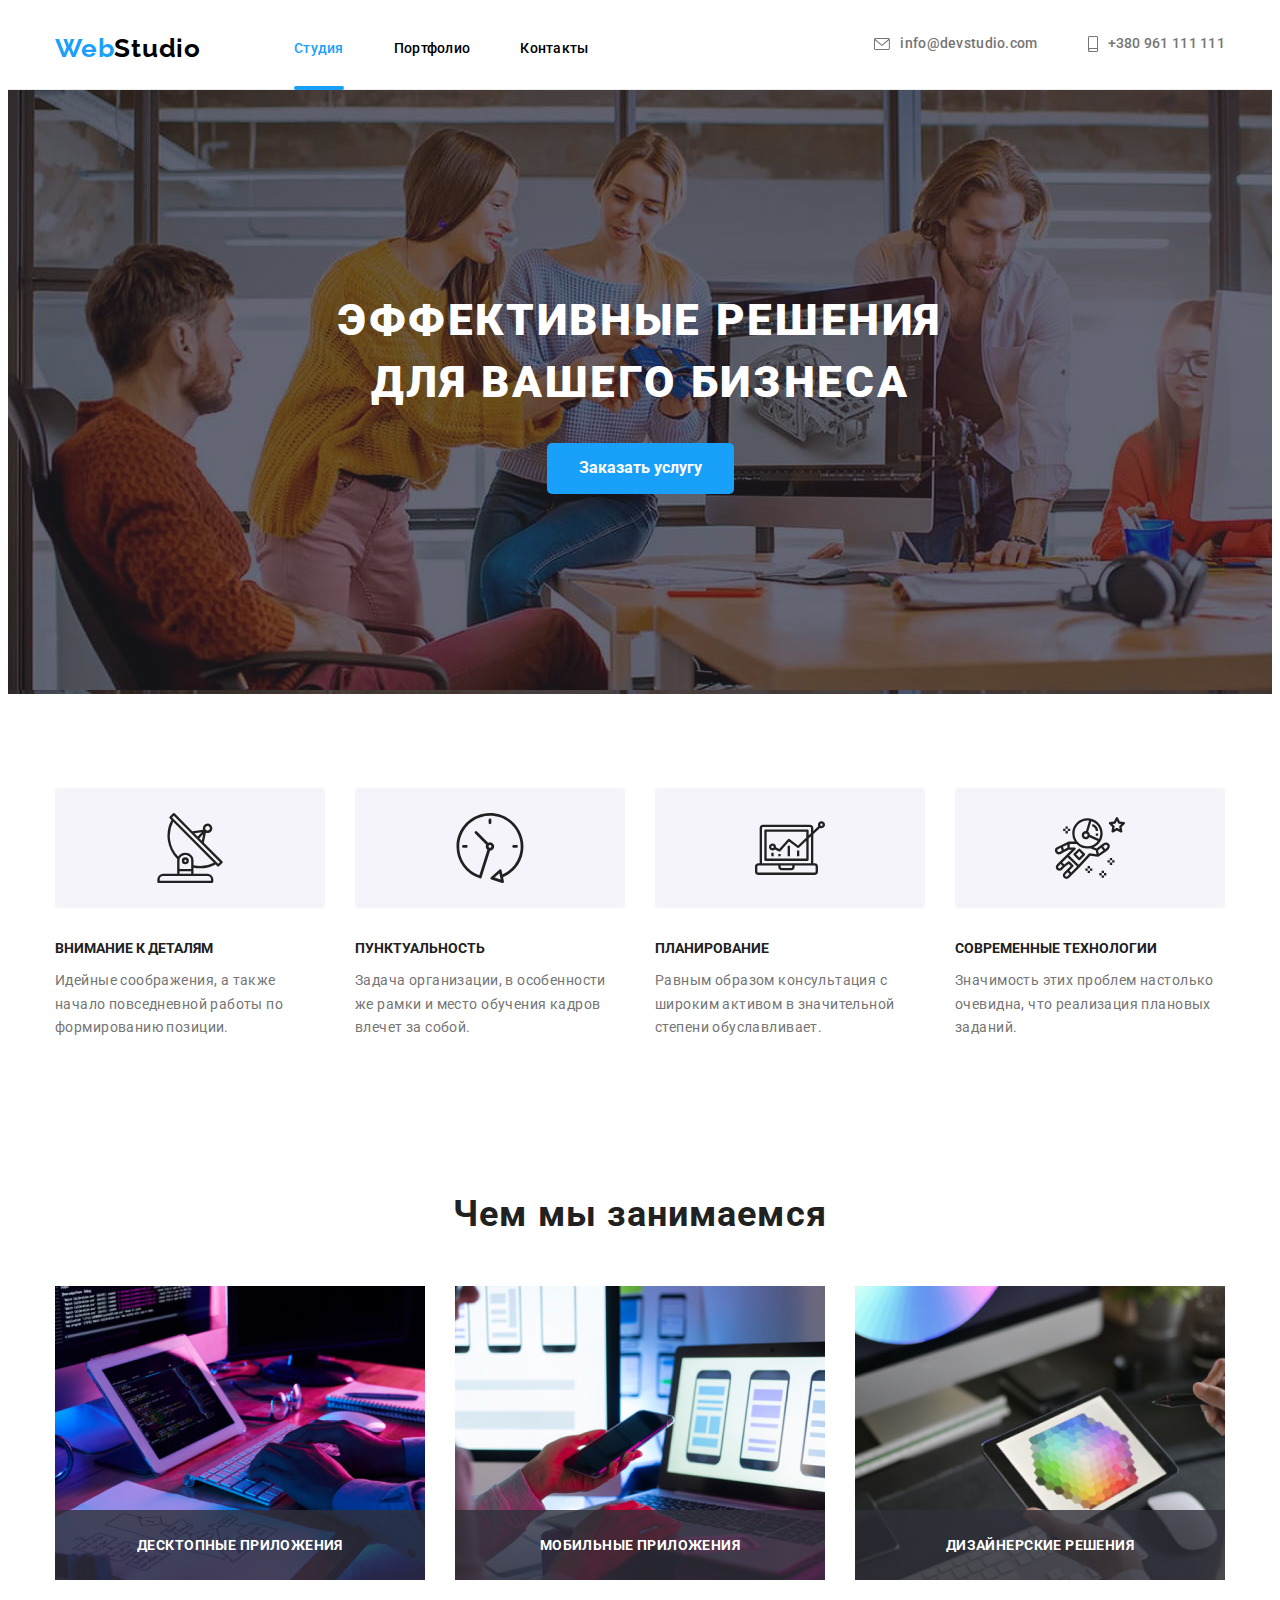
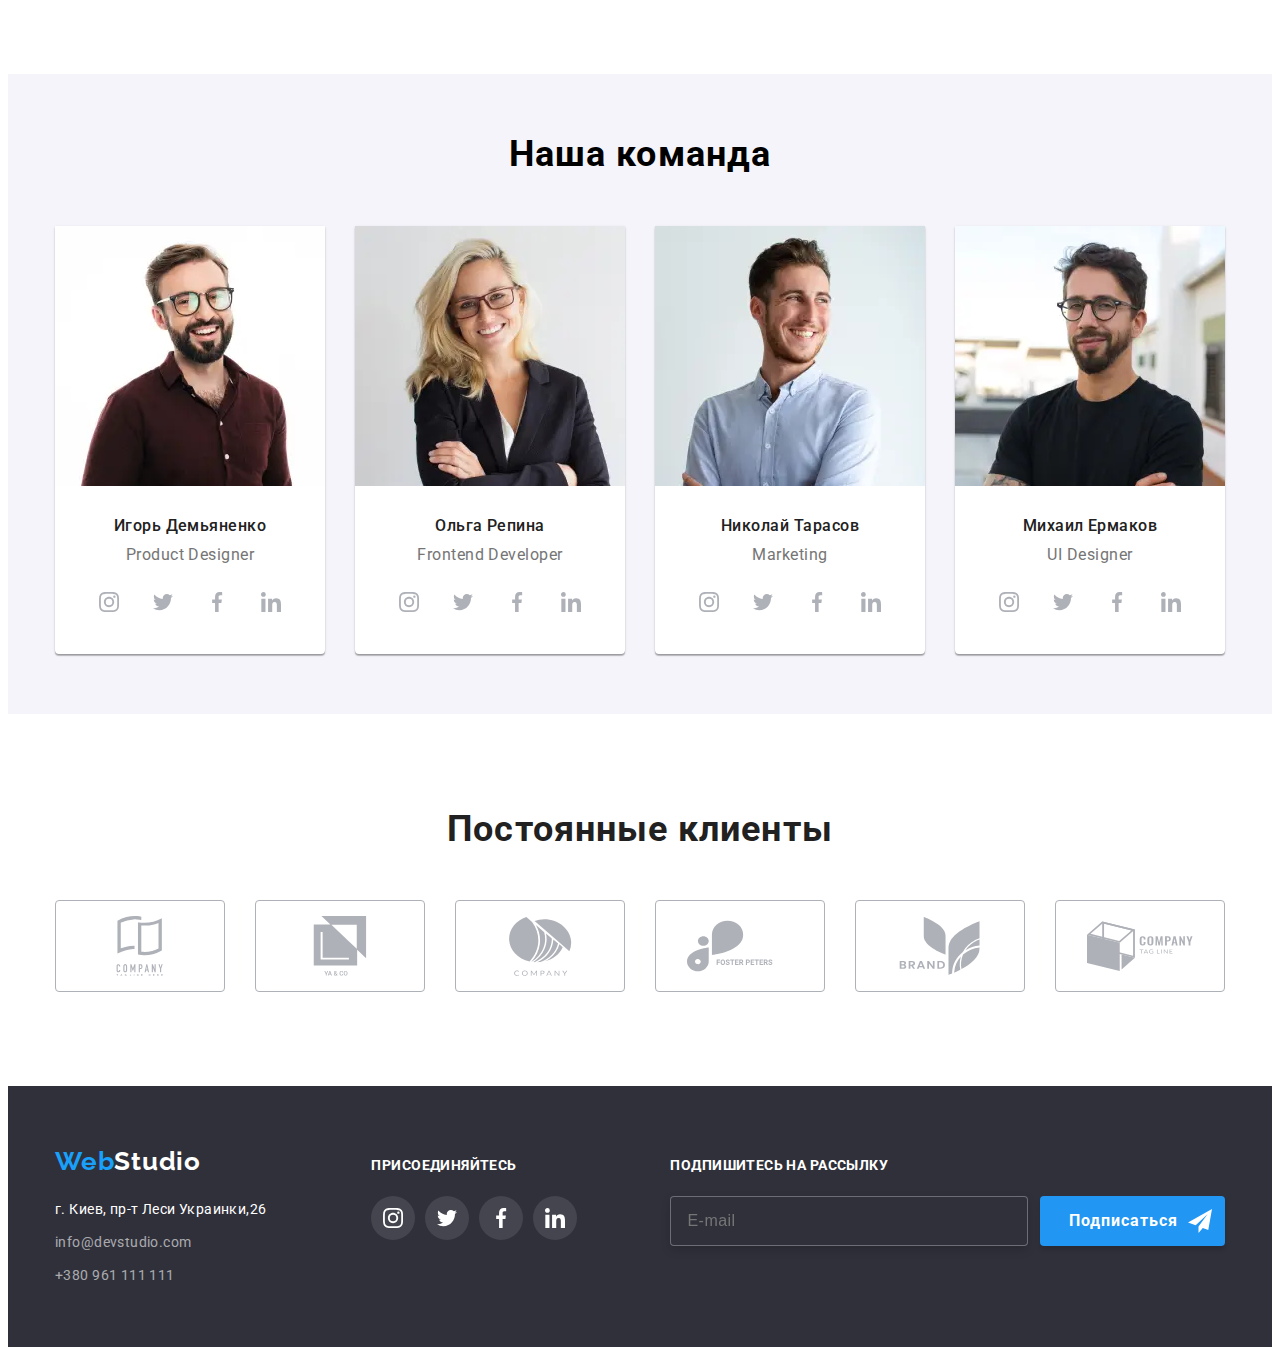
==== commit 99ba0c1e: "33" ====
--- a/index.html
+++ b/index.html
@@ -266,7 +266,6 @@
             
             <ul class="team__list">
                 <li class="team__item">
-            
                     <div class="team__thumb">
                     <picture>
                         <source media="(max-width: 767px)" srcset="
--- a/css/main.min.css
+++ b/css/main.min.css
@@ -1,3 +1,3 @@
 :root{--primary-text-color: rgba(0, 0, 0, 0.8);--titlle-text-color: #000000;--accent-color: #18a0fb;--primary-white-color: #ffffff;--team-color: #757575;--contacts-color: rgba(255, 255, 255, 0.6);--text-leng: 'Roboto', sans-serif;--secondary-text: 'Raleway', sans-serif;--button-color: #f5f4fa;--footer-color: #2f303a;--section-color: #e5e5e5;--outline-color: #eeeeee;--color-word: #212121;--gradient-color: rgba (196 196 196 1);--card-set-gap: 20px;--card-shadow: 0px 3px 1px rgba(0, 0, 0, 0.1), 0px 1px 2px rgba(0, 0, 0, 0.08),
-    0px 2px 2px rgba(0, 0, 0, 0.12);--background: rgba(47, 48, 58, 0.4);--timing-fuction: cubic-bezier(0.4, 0, 0.2, 1)}h1,h2,h3,h4,p,ul{margin:0;padding:0}img{display:block;max-width:100%}html{-webkit-box-sizing:border-box;box-sizing:border-box}*,*::before,*::after{-webkit-box-sizing:inherit;box-sizing:inherit}body{font-family:var(--text-leng)}.header{border-bottom:1px solid #ececec;padding-bottom:25px;padding-top:25px;position:relative}@media screen and (min-width: 768px){.header{display:-webkit-box;display:-ms-flexbox;display:flex;-webkit-box-align:center;-ms-flex-align:center;align-items:center}}@media screen and (min-width: 768px){.header .header__container{display:-webkit-box;display:-ms-flexbox;display:flex;-webkit-box-align:center;-ms-flex-align:center;align-items:center}}.container{padding-left:15px;padding-right:15px;margin:0 auto}@media screen and (min-width: 480px){.container{width:480px}}@media screen and (min-width: 768px){.container{width:768px}}@media screen and (min-width: 1200px){.container{width:1200px}}.mobile__logo{display:-webkit-box;display:-ms-flexbox;display:flex;-webkit-box-pack:justify;-ms-flex-pack:justify;justify-content:space-between}.site-nav{display:none}@media screen and (min-width: 768px){.site-nav{display:block}}.site-nav__logo{text-decoration:none;font-family:var(--secondary-text);font-weight:bold;font-size:26px;line-height:1.2;letter-spacing:0.03em;color:var(--accent-color)}@media screen and (min-width: 768px){.site-nav__logo{margin-right:93px}}.site-nav__name{color:var(--titlle-text-color);display:-webkit-inline-box;display:-ms-inline-flexbox;display:inline-flex;-ms-flex-pack:distribute;justify-content:space-around}@media screen and (min-width: 768px){.site-nav__list{list-style:none;text-decoration:none;font-weight:500;font-size:14px;line-height:1.14;letter-spacing:0.02em;display:-webkit-box;display:-ms-flexbox;display:flex;-webkit-box-align:center;-ms-flex-align:center;align-items:center}}.site-nav__item:not(:last-child){margin-right:50px;margin-left:auto}@media screen and (min-width: 480px){.site-nav__link.current{position:relative;color:var(--accent-color)}}@media screen and (min-width: 480px){.site-nav__link.current::after{position:absolute;left:0;bottom:-34px;content:'';display:block;background-color:var(--accent-color);border-radius:2px;width:100%;height:4px}}.site-nav__link{text-decoration:none;font-weight:500;font-size:14px;line-height:1.14;letter-spacing:0.02em;color:var(--titlle-text-color);-webkit-transition:color 250ms cubic-bezier(0.4, 0, 0.2, 1);transition:color 250ms cubic-bezier(0.4, 0, 0.2, 1)}.site-nav__link:hover,.site-nav__link:focus{color:var(--accent-color)}.contacts{list-style:none;font-weight:500;font-size:14px;line-height:1.14;letter-spacing:0.02em;display:none}@media screen and (min-width: 768px){.contacts{display:block;margin-left:auto}}@media screen and (min-width: 1200px){.contacts{display:-webkit-box;display:-ms-flexbox;display:flex}}.contacts__item:not(:last-child){margin-bottom:10px}@media screen and (min-width: 1200px){.contacts__item:not(:last-child){margin-right:50px;margin-left:auto}}.contacts__envelope{width:16px;height:12px;margin-right:10px;fill:var(--team-color);-webkit-transition:fill 250ms cubic-bezier(0.4, 0, 0.2, 1);transition:fill 250ms cubic-bezier(0.4, 0, 0.2, 1)}.contacts__icon{width:10px;height:16px;margin-right:10px;fill:var(--team-color);-webkit-transition:color 250ms cubic-bezier(0.4, 0, 0.2, 1);transition:color 250ms cubic-bezier(0.4, 0, 0.2, 1)}.contacts__link:hover svg,.contacts__link:focus{fill:#2196f3}.contacts__link{text-decoration:none;font-weight:500;font-size:14px;line-height:1.14;letter-spacing:0.02em;color:var(--team-color);display:-webkit-box;display:-ms-flexbox;display:flex;-webkit-box-align:center;-ms-flex-align:center;align-items:center;-webkit-transition:color 250ms cubic-bezier(0.4, 0, 0.2, 1);transition:color 250ms cubic-bezier(0.4, 0, 0.2, 1)}.contacts__link:hover,.contacts__link:focus{color:var(--accent-color)}.header__menu{border:none;background-color:transparent;padding:0}@media screen and (min-width: 768px){.header__menu{display:none}}.menu{font-size:20px;-webkit-box-pack:end;-ms-flex-pack:end;justify-content:flex-end;background:#ffffff}.menu.is__open{display:block}.menu__list{margin-top:28px;font-size:40px;line-height:47px;letter-spacing:0.02em;color:#2196f3}.menu__item{list-style:none;font-size:40px;line-height:47px;letter-spacing:0.02em;color:#212121}.menu__item:not(:last-child){margin-bottom:32px}.menu__link{font-size:40px;font-weight:500;line-height:47px;text-align:center;letter-spacing:0.02em;text-decoration:none;color:#212121}.menu__link.current{color:#2196f3}.mobile__item{list-style:none;margin-bottom:32px}.mobile__link{text-decoration:none;font-size:34px;line-height:40px;letter-spacing:0.02em;color:#2196f3;text-decoration:none}.mail__item{margin-bottom:64px;list-style:none}.mail__link{font-weight:500;font-size:24px;line-height:28px;letter-spacing:0.02em;text-decoration:none;color:#757575}.network__list{display:-webkit-box;display:-ms-flexbox;display:flex}.network__item{list-style:none}.network__item:not(:last-child){margin-right:20px}.network__link{text-decoration:none;font-size:18px;line-height:22px;letter-spacing:0.02em;color:#2196f3}.backdrop__menu{position:fixed;display:-webkit-box;display:-ms-flexbox;display:flex;z-index:1;-webkit-box-orient:vertical;-webkit-box-direction:normal;-ms-flex-direction:column;flex-direction:column;-webkit-box-pack:justify;-ms-flex-pack:justify;justify-content:space-between;top:0;left:0;width:100vw;height:100vh;padding:40px;background-color:#FFFFFF;opacity:1;visibility:visible;pointer-events:initial;-webkit-transition:opacity 250ms cubic-bezier(0.4, 0, 0.2, 1),visibility 250ms cubic-bezier(0.4, 0, 0.2, 1);transition:opacity 250ms cubic-bezier(0.4, 0, 0.2, 1),visibility 250ms cubic-bezier(0.4, 0, 0.2, 1)}@media screen and (min-width: 768px){.backdrop__menu{display:none}}.backdrop__menu.is-hidden{opacity:0;pointer-events:none;visibility:hidden}@media screen and (min-width: 768px){.backdrop__menu.is-hidden{display:none}}.menu__button{width:40px;height:40px;border:none;padding:0}@media screen and (min-width: 768px){.menu__button{display:none}}.menu__close{width:40px;height:40px;position:absolute;top:8px;right:8px;height:30px;width:30px;border:none;display:-webkit-box;display:-ms-flexbox;display:flex;-webkit-box-pack:center;-ms-flex-pack:center;justify-content:center;-webkit-box-align:center;-ms-flex-align:center;align-items:center;background-color:var(--primary-white-color);-webkit-transition:fill 250ms cubic-bezier(0.4, 0, 0.2, 1);transition:fill 250ms cubic-bezier(0.4, 0, 0.2, 1)}.menu__close:hover svg,.menu__close:focus svg{fill:var(--accent-color)}.menu__icon{fill:var(--titlle-text-color);width:18px;height:18px;-webkit-transition:fill 250ms cubic-bezier(0.4, 0, 0.2, 1);transition:fill 250ms cubic-bezier(0.4, 0, 0.2, 1)}.button{cursor:pointer;background:var(--accent-color);font-family:inherit;font-weight:bold;font-size:16px;line-height:1.9;-webkit-box-align:center;-ms-flex-align:center;align-items:center;text-align:center;color:var(--primary-white-color);border-radius:5px;padding-top:10px;padding-bottom:10px;padding-left:32px;padding-right:32px;border:none}.backdrop{position:fixed;top:0;left:0;width:100vw;height:100vh;background-color:rgba(0,0,0,0.2);-webkit-transition:opacity 250ms cubic-bezier(0.4, 0, 0.2, 1),visibility 250ms cubic-bezier(0.4, 0, 0.2, 1);transition:opacity 250ms cubic-bezier(0.4, 0, 0.2, 1),visibility 250ms cubic-bezier(0.4, 0, 0.2, 1)}.backdrop.is-hidden{opacity:0;pointer-events:none;visibility:hidden}.slogan{padding:60px;text-align:center;background:-webkit-gradient(linear, left top, right top, from(var(--background)), to(var(--background))),url("../images/header.jpg");background:linear-gradient(to right, var(--background), var(--background)),url("../images/header.jpg");background-repeat:no-repeat;background-position:center;background-size:cover}@media screen and (min-width: 768px){.slogan{padding:118px 0}}@media screen and (min-width: 1200px){.slogan{padding:200px 0}}.slogan__name{text-transform:uppercase;font-family:var(--text-leng);font-weight:900;font-size:26px;line-height:1.61;text-align:center;color:var(--primary-white-color);margin:0 auto;margin-bottom:30px;letter-spacing:0.06em}@media screen and (min-width: 768px){.slogan__name{font-size:26px;line-height:42px}}@media screen and (min-width: 1200px){.slogan__name{font-size:44px;line-height:1.4;width:696px}}.modal{position:absolute;-webkit-transform:translate(-50%, -50%);transform:translate(-50%, -50%);background-color:var(--primary-white-color);border-radius:4px;width:450px;height:609px;left:50%;top:50%;padding:40px}@media screen and (min-width: 768px){.modal{position:absolute;padding:40px;width:450px;height:609px;top:50%;left:50%}}.close{position:absolute;top:8px;right:8px;height:30px;width:30px;border-radius:50%;border:1px solid rgba(0,0,0,0.1);display:-webkit-box;display:-ms-flexbox;display:flex;-webkit-box-pack:center;-ms-flex-pack:center;justify-content:center;-webkit-box-align:center;-ms-flex-align:center;align-items:center;background-color:var(--primary-white-color);-webkit-transition:border 250ms cubic-bezier(0.4, 0, 0.2, 1);transition:border 250ms cubic-bezier(0.4, 0, 0.2, 1)}.close:hover,.close:focus{border:1px solid var(--accent-color)}.close:hover svg,.close:focus svg{fill:var(--accent-color)}.modal__close{fill:var(--titlle-text-color);width:18px;height:18px;-webkit-transition:fill 250ms cubic-bezier(0.4, 0, 0.2, 1);transition:fill 250ms cubic-bezier(0.4, 0, 0.2, 1)}.form{width:100%;height:100%}.form__name{margin-bottom:12px;size:20px;line-height:1.15;letter-spacing:0.03em;text-align:center}.form__list{list-style:none}.form__item{position:relative;display:-webkit-box;display:-ms-flexbox;display:flex;-webkit-box-orient:vertical;-webkit-box-direction:normal;-ms-flex-direction:column;flex-direction:column}.form__item:not(:last-child){margin-bottom:10px}.form__checkbox{margin-top:10px;margin-bottom:30px}.form__span{position:relative}.form__label{text-align:left;font-size:12px;line-height:1.17;letter-spacing:0.01em;color:#757575;margin-bottom:4px}.form__icon{position:absolute;display:inline-block;top:50%;left:15px;fill:#212121;-webkit-transform:translateY(-50%);transform:translateY(-50%);-webkit-transition:fill 250ms cubic-bezier(0.4, 0, 0.2, 1);transition:fill 250ms cubic-bezier(0.4, 0, 0.2, 1)}.login{width:12px;height:12px}.tell{width:13px;height:13px}.mail{width:15px;height:12px}.form__okey{width:16px;height:15px;margin-left:52px}.form__label:focus-within>.form-icon{fill:#18a0fb}.form__input:focus-within{border:1px solid #18a0fb}.form__input{width:370px;height:40px;border:1px solid rgba(33,33,33,0.2);-webkit-box-sizing:border-box;box-sizing:border-box;border-radius:4px;padding-left:42px;-webkit-transition:border 250ms cubic-bezier(0.4, 0, 0.2, 1);transition:border 250ms cubic-bezier(0.4, 0, 0.2, 1)}.form__input:hover ~ .form__icon,.form__input:focus ~ .form__icon{fill:#18a0fb;-webkit-transition:fill 250ms cubic-bezier(0.4, 0, 0.2, 1);transition:fill 250ms cubic-bezier(0.4, 0, 0.2, 1)}.form__input:hover,.form__input:focus{border:1px solid #18a0fb;-webkit-transition:border 250ms cubic-bezier(0.4, 0, 0.2, 1);transition:border 250ms cubic-bezier(0.4, 0, 0.2, 1);outline:none}.form__text{resize:none;border:1px solid rgba(33,33,33,0.2);-webkit-box-sizing:border-box;box-sizing:border-box;border-radius:4px;width:370px;height:120px;font-size:12px;line-height:1.16;letter-spacing:0.01em;color:rgba(117,117,117,0.5);padding-top:12px;padding-bottom:12px;padding-left:16px;padding-right:16px;-webkit-transition:border 250ms cubic-bezier(0.4, 0, 0.2, 1);transition:border 250ms cubic-bezier(0.4, 0, 0.2, 1)}.form__text:hover,.form__text:focus{border:1px solid #18a0fb;-webkit-transition:border 250ms cubic-bezier(0.4, 0, 0.2, 1);transition:border 250ms cubic-bezier(0.4, 0, 0.2, 1);outline:none}.form__check{width:1px;height:1px;margin:-1px;border:0;padding:0;clip:rect(0 0 0 0);overflow:hidden}.icon__okay{display:inline-block;width:16px;height:16px;border:2px solid #212121;border-radius:4px;margin-right:8px;background-repeat:no-repeat;background-position:center}.form__check:checked+.icon__okay{border-color:#18a0fb;background-color:#18a0fb;background-image:url("../images/okay.svg");background-size:contain;background-origin:content-box;-webkit-box-sizing:border-box;box-sizing:border-box}.form__check:focus+.icon__okay{border-color:#18a0fb;-webkit-transition:background-color 250ms cubic-bezier(0.4, 0, 0.2, 1),border-color 250ms cubic-bezier(0.4, 0, 0.2, 1),backgraund-image 250ms cubic-bezier(0.4, 0, 0.2, 1);transition:background-color 250ms cubic-bezier(0.4, 0, 0.2, 1),border-color 250ms cubic-bezier(0.4, 0, 0.2, 1),backgraund-image 250ms cubic-bezier(0.4, 0, 0.2, 1)}.form__button{padding-left:56px;padding-top:10px;padding-bottom:10px;padding-right:55px;background:var(--accent-color);color:var(--primary-white-color);-webkit-box-shadow:0px 4px 4px rgba(0,0,0,0.15);box-shadow:0px 4px 4px rgba(0,0,0,0.15);border-radius:4px;-webkit-transition:-webkit-box-shadow 250ms cubic-bezier(0.4, 0, 0.2, 1);transition:-webkit-box-shadow 250ms cubic-bezier(0.4, 0, 0.2, 1);transition:box-shadow 250ms cubic-bezier(0.4, 0, 0.2, 1);transition:box-shadow 250ms cubic-bezier(0.4, 0, 0.2, 1), -webkit-box-shadow 250ms cubic-bezier(0.4, 0, 0.2, 1);font-weight:bold;font-size:16px;line-height:30px;letter-spacing:0.06em;border:none}.form__doc{color:#18a0fb;font-size:14px;line-height:24px;letter-spacing:0.03em}.form__okay{width:696px;margin:0 auto;text-align:center}.peculiarities{padding-top:60px;padding-bottom:60px}@media screen and (min-width: 1200px){.peculiarities{padding-top:94px}}.peculiarities__name{line-height:1.7;color:rgba(0,0,0,0);position:absolute;width:1px;height:1px;margin:-1px;border:0;padding:0;white-space:nowrap;-webkit-clip-path:inset(100%);clip-path:inset(100%);clip:rect(0 0 0 0);overflow:hidden}.peculiarities-text{margin-left:30px}@media screen and (min-width: 1200px){.peculiarities-text{width:270px}}.peculiarities__list{margin-left:-30px;margin-top:-30px}@media screen and (min-width: 768px){.peculiarities__list{display:-webkit-box;display:-ms-flexbox;display:flex;-ms-flex-wrap:wrap;flex-wrap:wrap}}@media screen and (min-width: 1200px){.peculiarities__list{display:-webkit-box;display:-ms-flexbox;display:flex}}.peculiarities__item{list-style:none;line-height:1.14;color:var(--titlle-text-color);margin-top:30px;margin-left:30px}@media screen and (min-width: 768px){.peculiarities__item{width:calc(100% /2 - 30px)}}@media screen and (min-width: 1200px){.peculiarities__item{width:calc(100% /4 - 30px)}}.peculiarities__thumb{height:120px;border-radius:4px;background-color:#f5f4fa;margin-bottom:30px;-webkit-box-align:center;-ms-flex-align:center;align-items:center;-webkit-box-pack:center;-ms-flex-pack:center;justify-content:center;display:-webkit-box;display:-ms-flexbox;display:flex}.peculiarities__icon{width:70px;height:70px;fill:#212121}.peculiarities__titlle{font-weight:bold;font-size:14px;line-height:1.5;text-transform:uppercase;color:var(--color-word);margin-bottom:10px;text-align:center}@media screen and (min-width: 768px){.peculiarities__titlle{text-align:start}}.peculiarities__text{font-size:14px;line-height:1.7;letter-spacing:0.03em;color:var(--team-color)}.applications{font-weight:bold;font-size:36px;line-height:1.16;text-align:center;letter-spacing:0.03em;padding-top:94px;padding-bottom:94px;display:none}@media screen and (min-width: 1200px){.applications{display:block}}.applications__titlle{font-weight:bold;font-size:36px;line-height:1.16;text-align:center;letter-spacing:0.03em;color:var(--color-word);margin-bottom:50px}.applications__image{position:relative}@media screen and (min-width: 1200px){.applications__label{display:-webkit-box;display:-ms-flexbox;display:flex;-webkit-box-pack:center;-ms-flex-pack:center;justify-content:center;-webkit-box-align:center;-ms-flex-align:center;align-items:center;width:370px;height:70px;position:absolute;bottom:0;left:0;width:100%;padding-top:27px;padding-bottom:27px;background-color:rgba(47,48,58,0.8)}}.applications__text{letter-spacing:0.03em;text-align:center;text-transform:uppercase;font-size:14px;color:var(--primary-white-color)}.applications__list{list-style:none;display:-webkit-box;display:-ms-flexbox;display:flex;margin-right:-30px}.applications__item{width:calc(100% /3 - 30px)}.applications__item:not(:last-child){margin-right:30px}.team{padding-top:60px;padding-bottom:60px;background-color:var(--button-color)}.team__name{font-weight:bold;font-size:36px;line-height:1.16;letter-spacing:0.03em;width:300px;margin:auto;text-align:center;outline:1px;padding-left:0;margin-bottom:50px}.team__list{list-style:none;margin-top:-30px;margin-right:-30px}@media screen and (min-width: 768px){.team__list{display:-webkit-box;display:-ms-flexbox;display:flex;-ms-flex-wrap:wrap;flex-wrap:wrap}}.team__item{background-color:var(--primary-white-color);border-radius:0px 0px 4px 4px;-webkit-box-shadow:0px 1px 3px rgba(0,0,0,0.12),0px 1px 1px rgba(0,0,0,0.14),0px 2px 1px rgba(0,0,0,0.2);box-shadow:0px 1px 3px rgba(0,0,0,0.12),0px 1px 1px rgba(0,0,0,0.14),0px 2px 1px rgba(0,0,0,0.2);margin-top:30px;margin-right:30px}@media screen and (min-width: 768px){.team__item{width:calc(100% /2 - 30px)}}@media screen and (min-width: 1200px){.team__item{margin-right:30px;width:calc(100% /4 - 30px)}}.team__thumb{border-radius:5px;background-color:var(--primary-white-color);display:-webkit-box;display:-ms-flexbox;display:flex;-webkit-box-align:center;-ms-flex-align:center;align-items:center}.team__card{padding-top:30px;padding-bottom:30px}.team__desk{font-weight:500;font-size:16px;line-height:19px;text-align:center;letter-spacing:0.03em;color:var(--color-word);margin-bottom:10px}.team__text{font-weight:normal;font-size:16px;line-height:1.19;text-align:center;letter-spacing:0.03em;color:var(--team-color);margin-bottom:16px}.team__catalog{display:-webkit-box;display:-ms-flexbox;display:flex;-webkit-box-pack:center;-ms-flex-pack:center;justify-content:center;list-style:none}.link__note{width:44px;height:44px}.link__note:not(:last-child){margin-right:10px}.team__link{width:100%;height:100%;border-radius:50%;display:-webkit-box;display:-ms-flexbox;display:flex;-webkit-box-pack:center;-ms-flex-pack:center;justify-content:center;-webkit-box-align:center;-ms-flex-align:center;align-items:center;-webkit-transition:background-color 250ms cubic-bezier(0.4, 0, 0.2, 1);transition:background-color 250ms cubic-bezier(0.4, 0, 0.2, 1)}.team__link:hover svg,.team__link:focus svg{fill:#ffffff}.team__link:hover,.team__link:focus{background-color:#2196f3}.team__icon{width:20px;height:20px;fill:#afb1b8;-webkit-transition:fill 250ms cubic-bezier(0.4, 0, 0.2, 1);transition:fill 250ms cubic-bezier(0.4, 0, 0.2, 1)}.clients{padding-top:94px;padding-bottom:94px}.clients__list{list-style:none;display:-webkit-box;display:-ms-flexbox;display:flex;-ms-flex-wrap:wrap;flex-wrap:wrap;margin-left:-30px;margin-top:-30px}.clients__name{font-size:36px;text-align:center;letter-spacing:0.03em;color:var(--color-word);text-align:center;margin-bottom:50px}.clients__item{height:92px;margin-left:30px;margin-top:30px;-ms-flex-preferred-size:calc(100% /2 - 30px);flex-basis:calc(100% /2 - 30px)}@media screen and (min-width: 768px){.clients__item{-ms-flex-preferred-size:calc(100% /3 - 30px);flex-basis:calc(100% /3 - 30px)}}@media screen and (min-width: 1200px){.clients__item{-ms-flex-preferred-size:calc(100% /6 - 30px);flex-basis:calc(100% /6 - 30px)}}.clients__link:hover,.clients__link:focus{border-color:#2196f3}.clients__link:hover svg,.clients__link:focus svg{fill:#2196f3}.clients__link{width:100%;height:100%;border:1px solid #afb1b8;border-radius:4px;display:-webkit-box;display:-ms-flexbox;display:flex;-webkit-box-align:center;-ms-flex-align:center;align-items:center;-webkit-box-pack:center;-ms-flex-pack:center;justify-content:center;-webkit-transition:border-color 250ms cubic-bezier(0.4, 0, 0.2, 1);transition:border-color 250ms cubic-bezier(0.4, 0, 0.2, 1)}.clients__icon{width:106px;height:60px;fill:#afb1b8;-webkit-transition:fill 250ms cubic-bezier(0.4, 0, 0.2, 1);transition:fill 250ms cubic-bezier(0.4, 0, 0.2, 1)}.footer{padding-top:60px;padding-bottom:60px;background-color:var(--footer-color)}@media screen and (min-width: 768px){.box{display:-webkit-box;display:-ms-flexbox;display:flex;-ms-flex-wrap:wrap;flex-wrap:wrap;-ms-flex-pack:distribute;justify-content:space-around}}@media screen and (min-width: 1200px){.box{-webkit-box-align:baseline;-ms-flex-align:baseline;align-items:baseline}}@media screen and (min-width: 768px){.footer__box{display:-webkit-box;display:-ms-flexbox;display:flex}}@media screen and (min-width: 1200px){.footer__box{display:-webkit-box;display:-ms-flexbox;display:flex;-webkit-box-align:baseline;-ms-flex-align:baseline;align-items:baseline}}.footer__content{text-align:center}@media screen and (min-width: 1200px){.footer__content{text-align:start;margin-right:auto}}.footer__add{margin-bottom:60px;margin-top:60px;text-align:center}@media screen and (min-width: 768px){.footer__add{margin-top:0;margin-bottom:0}}@media screen and (min-width: 1200px){.footer__add{margin-right:93px;text-align:start}}.footer__logo{text-decoration:none;font-family:var(--secondary-text);font-weight:bold;font-size:26px;line-height:1.2;letter-spacing:0.03em;color:var(--accent-color);margin-bottom:20px;display:block}.footer__desk{list-style:none}.footer__name{color:var(--primary-white-color)}.footer__map{text-decoration:none;font-weight:normal;font-size:14px;line-height:24px;letter-spacing:0.03em;color:var(--primary-white-color)}.footer__map:not(:last-child){margin-bottom:9px}.footer__link{text-decoration:none;font-weight:normal;font-size:14px;line-height:24px;letter-spacing:0.03em;color:var(--contacts-color)}.footer__item:not(:last-child){margin-bottom:9px}.footer__catalog{display:-webkit-box;display:-ms-flexbox;display:flex;list-style:none;-webkit-box-pack:center;-ms-flex-pack:center;justify-content:center}.footer__titlle{color:var(--primary-white-color);font-weight:bold;font-size:14px;line-height:1.5;text-transform:uppercase;letter-spacing:0.03em;margin-bottom:20px}.footer__list{width:44px;height:44px}.footer__list:not(:last-child){margin-right:10px}.footer__note{width:100%;height:100%;border-radius:50%;background:rgba(255,255,255,0.1);display:-webkit-box;display:-ms-flexbox;display:flex;-webkit-box-pack:center;-ms-flex-pack:center;justify-content:center;-webkit-box-align:center;-ms-flex-align:center;align-items:center;-webkit-transition:background-color 250ms cubic-bezier(0.4, 0, 0.2, 1);transition:background-color 250ms cubic-bezier(0.4, 0, 0.2, 1)}.footer__note:hover,.footer__note:focus{background-color:#2196f3}.footer__icon{width:20px;height:20px;fill:#ffffff;-webkit-transition:fill 250ms cubic-bezier(0.4, 0, 0.2, 1);transition:fill 250ms cubic-bezier(0.4, 0, 0.2, 1)}.footer__blank{list-style:none;-webkit-box-align:center;-ms-flex-align:center;align-items:center}@media screen and (min-width: 1200px){.footer__blank{display:-webkit-box;display:-ms-flexbox;display:flex}}.footer__form{text-align:center}@media screen and (min-width: 768px){.footer__form{margin-top:60px}}@media screen and (min-width: 1200px){.footer__form{text-align:start;margin-top:0}}.footer__input{width:100%;height:50px;background:#2f303a;border:1px solid rgba(255,255,255,0.3);-webkit-box-sizing:border-box;box-sizing:border-box;-webkit-filter:drop-shadow(0px 4px 4px rgba(0,0,0,0.15));filter:drop-shadow(0px 4px 4px rgba(0,0,0,0.15));border-radius:4px;font-size:16px;line-height:20px;letter-spacing:0.03em;padding-left:16px;color:rgba(255,255,255,0.6);display:-webkit-box;display:-ms-flexbox;display:flex;-webkit-box-align:center;-ms-flex-align:center;align-items:center}@media screen and (min-width: 768px){.footer__input{width:450px;-webkit-box-pack:center;-ms-flex-pack:center;justify-content:center;margin:0 auto}}@media screen and (min-width: 1200px){.footer__input{width:358px}}.footer__button{background-color:#2196f3;color:var(--primary-white-color);padding-left:29px;padding-right:13px;padding-top:10px;padding-bottom:10px;-webkit-box-shadow:0px 4px 4px rgba(0,0,0,0.15);box-shadow:0px 4px 4px rgba(0,0,0,0.15);border-radius:4px;font-weight:bold;margin-top:20px;letter-spacing:0.06em;font-size:16px;line-height:30px;cursor:pointer;font-family:inherit;border:none;font-weight:bold}@media screen and (min-width: 1200px){.footer__button{margin-left:12px;margin-top:0;display:-webkit-box;display:-ms-flexbox;display:flex;-webkit-box-align:center;-ms-flex-align:center;align-items:center;text-align:center}}.icon__fly{width:24px;height:24px;margin-left:10px}.site-nav__link.current{position:relative;color:var(--accent-color)}.div-button{margin-right:5px}.works__link{text-decoration:none;display:block;-webkit-transition:-webkit-box-shadow 250ms cubic-bezier(0.4, 0, 0.2, 1);transition:-webkit-box-shadow 250ms cubic-bezier(0.4, 0, 0.2, 1);transition:box-shadow 250ms cubic-bezier(0.4, 0, 0.2, 1);transition:box-shadow 250ms cubic-bezier(0.4, 0, 0.2, 1), -webkit-box-shadow 250ms cubic-bezier(0.4, 0, 0.2, 1)}.works__link:hover,.works__link:focus{-webkit-box-shadow:0px 1px 1px rgba(0,0,0,0.12),0px 4px 4px rgba(0,0,0,0.06),1px 4px 6px rgba(0,0,0,0.16);box-shadow:0px 1px 1px rgba(0,0,0,0.12),0px 4px 4px rgba(0,0,0,0.06),1px 4px 6px rgba(0,0,0,0.16)}.visually-hidden{color:rgba(0,0,0,0);position:absolute;width:1px;height:1px;margin:-1px;border:0;padding:0;white-space:nowrap;-webkit-clip-path:inset(100%);clip-path:inset(100%);clip:rect(0 0 0 0);overflow:hidden}.works{padding-top:94px;padding-bottom:94px}.works__button{list-style:none;display:-webkit-box;display:-ms-flexbox;display:flex;-ms-flex-wrap:wrap;flex-wrap:wrap;margin-bottom:50px;-webkit-box-pack:start;-ms-flex-pack:start;justify-content:start}@media screen and (min-width: 768px){.works__button{-webkit-box-pack:center;-ms-flex-pack:center;justify-content:center}}.button__porfolio{text-decoration:none;cursor:pointer;font-weight:normal;width:calc(100% /3 - 40px);margin-right:8px}@media screen and (min-width: 768px){.button__porfolio{width:calc(100% /5 - 32px)}}@media screen and (min-width: 1200px){.button__porfolio{width:calc(100% /5 - 100px)}}.button__link{border:none;border-radius:4px;cursor:pointer;color:var(--color-word);background-color:var(--button-color);font-family:inherit;font-weight:500;font-size:16px;line-height:1.6;text-align:center;letter-spacing:0.03em;padding-left:22px;padding-right:22px;padding-top:6px;padding-bottom:6px;-webkit-transition:color 250ms cubic-bezier(0.4, 0, 0.2, 1),background-color 250ms cubic-bezier(0.4, 0, 0.2, 1),-webkit-box-shadow 250ms cubic-bezier(0.4, 0, 0.2, 1);transition:color 250ms cubic-bezier(0.4, 0, 0.2, 1),background-color 250ms cubic-bezier(0.4, 0, 0.2, 1),-webkit-box-shadow 250ms cubic-bezier(0.4, 0, 0.2, 1);transition:color 250ms cubic-bezier(0.4, 0, 0.2, 1),background-color 250ms cubic-bezier(0.4, 0, 0.2, 1),box-shadow 250ms cubic-bezier(0.4, 0, 0.2, 1);transition:color 250ms cubic-bezier(0.4, 0, 0.2, 1),background-color 250ms cubic-bezier(0.4, 0, 0.2, 1),box-shadow 250ms cubic-bezier(0.4, 0, 0.2, 1),-webkit-box-shadow 250ms cubic-bezier(0.4, 0, 0.2, 1)}.button__link:hover,.button__link:focus{color:var(--primary-white-color);background:var(--accent-color);-webkit-box-shadow:var(--card-shadow);box-shadow:var(--card-shadow)}.site-nav__link.current{position:relative;color:var(--accent-color)}.works__link{text-decoration:none;display:block;-webkit-transition:-webkit-box-shadow 250ms cubic-bezier(0.4, 0, 0.2, 1);transition:-webkit-box-shadow 250ms cubic-bezier(0.4, 0, 0.2, 1);transition:box-shadow 250ms cubic-bezier(0.4, 0, 0.2, 1);transition:box-shadow 250ms cubic-bezier(0.4, 0, 0.2, 1), -webkit-box-shadow 250ms cubic-bezier(0.4, 0, 0.2, 1)}.works__link:hover,.works__link:focus{-webkit-box-shadow:0px 1px 1px rgba(0,0,0,0.12),0px 4px 4px rgba(0,0,0,0.06),1px 4px 6px rgba(0,0,0,0.16);box-shadow:0px 1px 1px rgba(0,0,0,0.12),0px 4px 4px rgba(0,0,0,0.06),1px 4px 6px rgba(0,0,0,0.16)}.visually-hidden{color:rgba(0,0,0,0);position:absolute;width:1px;height:1px;margin:-1px;border:0;padding:0;white-space:nowrap;-webkit-clip-path:inset(100%);clip-path:inset(100%);clip:rect(0 0 0 0);overflow:hidden}.works{padding-top:94px;padding-bottom:94px}.works__button{list-style:none;display:-webkit-box;display:-ms-flexbox;display:flex;margin-bottom:50px;-webkit-box-pack:center;-ms-flex-pack:center;justify-content:center;margin-top:-15px;-webkit-box-align:baseline;-ms-flex-align:baseline;align-items:baseline}.button__portfolio{text-decoration:none;cursor:pointer;font-weight:normal;margin-top:15px}@media screen and (min-width: 768px){.button__portfolio{margin-top:0}}.button__porfolio:not(:last-child){margin-right:8px}.button__link{border:none;border-radius:4px;cursor:pointer;color:var(--color-word);background-color:var(--button-color);font-family:inherit;font-weight:500;font-size:16px;line-height:1.6;text-align:center;letter-spacing:0.03em;padding-left:22px;padding-right:22px;padding-top:6px;padding-bottom:6px;-webkit-transition:color 250ms cubic-bezier(0.4, 0, 0.2, 1),background-color 250ms cubic-bezier(0.4, 0, 0.2, 1),-webkit-box-shadow 250ms cubic-bezier(0.4, 0, 0.2, 1);transition:color 250ms cubic-bezier(0.4, 0, 0.2, 1),background-color 250ms cubic-bezier(0.4, 0, 0.2, 1),-webkit-box-shadow 250ms cubic-bezier(0.4, 0, 0.2, 1);transition:color 250ms cubic-bezier(0.4, 0, 0.2, 1),background-color 250ms cubic-bezier(0.4, 0, 0.2, 1),box-shadow 250ms cubic-bezier(0.4, 0, 0.2, 1);transition:color 250ms cubic-bezier(0.4, 0, 0.2, 1),background-color 250ms cubic-bezier(0.4, 0, 0.2, 1),box-shadow 250ms cubic-bezier(0.4, 0, 0.2, 1),-webkit-box-shadow 250ms cubic-bezier(0.4, 0, 0.2, 1)}.button__link:hover,.button__link:focus{color:var(--primary-white-color);background:var(--accent-color);-webkit-box-shadow:var(--card-shadow);box-shadow:var(--card-shadow)}.works__example{list-style:none;margin-top:-30px;margin-left:-30px}@media screen and (min-width: 768px){.works__example{display:-webkit-box;display:-ms-flexbox;display:flex;-ms-flex-wrap:wrap;flex-wrap:wrap}}.works__item{margin-left:30px;margin-top:30px}@media screen and (min-width: 768px){.works__item{-ms-flex-preferred-size:calc(100% /2 - 30px);flex-basis:calc(100% /2 - 30px)}}@media screen and (min-width: 1200px){.works__item{-ms-flex-preferred-size:calc(100% /3 - 30px);flex-basis:calc(100% /3 - 30px)}}.works__titlle{padding-top:20px;padding-bottom:20px;padding-left:24px;padding-right:24px;border-right:1px solid #eee;border-left:1px solid #eee;border-bottom:1px solid #eee}.works__overlay{width:100%;height:100%;padding-left:24px;padding-right:24px;padding-bottom:63px;padding-top:63px;content:'';position:absolute;background-color:rgba(33,150,243,0.9);-webkit-transform:translateY(100%);transform:translateY(100%);-webkit-transition:-webkit-transform 250ms cubic-bezier(0.4, 0, 0.2, 1);transition:-webkit-transform 250ms cubic-bezier(0.4, 0, 0.2, 1);transition:transform 250ms cubic-bezier(0.4, 0, 0.2, 1);transition:transform 250ms cubic-bezier(0.4, 0, 0.2, 1), -webkit-transform 250ms cubic-bezier(0.4, 0, 0.2, 1)}.works__text{font-size:18px;line-height:1.55;letter-spacing:0.03em;color:#ffffff}.works__photo{position:relative;overflow:hidden}.works__link:hover .works__overlay,.works__link:focus .works__overlay{-webkit-transform:translateY(0);transform:translateY(0)}.works__note{font-weight:bold;font-size:18px;line-height:2;letter-spacing:0.06em;color:#212121;margin-bottom:4px}.works__desk{font-size:16px;line-height:1.7;letter-spacing:0.03em;color:#757575}
+    0px 2px 2px rgba(0, 0, 0, 0.12);--background: rgba(47, 48, 58, 0.4);--timing-fuction: cubic-bezier(0.4, 0, 0.2, 1)}h1,h2,h3,h4,p,ul{margin:0;padding:0}img{display:block;max-width:100%}html{-webkit-box-sizing:border-box;box-sizing:border-box}*,*::before,*::after{-webkit-box-sizing:inherit;box-sizing:inherit}body{font-family:var(--text-leng)}.header{border-bottom:1px solid #ececec;padding-bottom:25px;padding-top:25px;position:relative}@media screen and (min-width: 768px){.header{display:-webkit-box;display:-ms-flexbox;display:flex;-webkit-box-align:center;-ms-flex-align:center;align-items:center}}@media screen and (min-width: 768px){.header .header__container{display:-webkit-box;display:-ms-flexbox;display:flex;-webkit-box-align:center;-ms-flex-align:center;align-items:center}}.container{padding-left:15px;padding-right:15px;margin:0 auto}@media screen and (min-width: 480px){.container{width:480px}}@media screen and (min-width: 768px){.container{width:768px}}@media screen and (min-width: 1200px){.container{width:1200px}}.mobile__logo{display:-webkit-box;display:-ms-flexbox;display:flex;-webkit-box-pack:justify;-ms-flex-pack:justify;justify-content:space-between}.site-nav{display:none}@media screen and (min-width: 768px){.site-nav{display:block}}.site-nav__logo{text-decoration:none;font-family:var(--secondary-text);font-weight:bold;font-size:26px;line-height:1.2;letter-spacing:0.03em;color:var(--accent-color)}@media screen and (min-width: 768px){.site-nav__logo{margin-right:93px}}.site-nav__name{color:var(--titlle-text-color);display:-webkit-inline-box;display:-ms-inline-flexbox;display:inline-flex;-ms-flex-pack:distribute;justify-content:space-around}@media screen and (min-width: 768px){.site-nav__list{list-style:none;text-decoration:none;font-weight:500;font-size:14px;line-height:1.14;letter-spacing:0.02em;display:-webkit-box;display:-ms-flexbox;display:flex;-webkit-box-align:center;-ms-flex-align:center;align-items:center}}.site-nav__item:not(:last-child){margin-right:50px;margin-left:auto}@media screen and (min-width: 480px){.site-nav__link.current{position:relative;color:var(--accent-color)}}@media screen and (min-width: 480px){.site-nav__link.current::after{position:absolute;left:0;bottom:-34px;content:'';display:block;background-color:var(--accent-color);border-radius:2px;width:100%;height:4px}}.site-nav__link{text-decoration:none;font-weight:500;font-size:14px;line-height:1.14;letter-spacing:0.02em;color:var(--titlle-text-color);-webkit-transition:color 250ms cubic-bezier(0.4, 0, 0.2, 1);transition:color 250ms cubic-bezier(0.4, 0, 0.2, 1)}.site-nav__link:hover,.site-nav__link:focus{color:var(--accent-color)}.contacts{list-style:none;font-weight:500;font-size:14px;line-height:1.14;letter-spacing:0.02em;display:none}@media screen and (min-width: 768px){.contacts{display:block;margin-left:auto}}@media screen and (min-width: 1200px){.contacts{display:-webkit-box;display:-ms-flexbox;display:flex}}.contacts__item:not(:last-child){margin-bottom:10px}@media screen and (min-width: 1200px){.contacts__item:not(:last-child){margin-right:50px;margin-left:auto}}.contacts__envelope{width:16px;height:12px;margin-right:10px;fill:var(--team-color);-webkit-transition:fill 250ms cubic-bezier(0.4, 0, 0.2, 1);transition:fill 250ms cubic-bezier(0.4, 0, 0.2, 1)}.contacts__icon{width:10px;height:16px;margin-right:10px;fill:var(--team-color);-webkit-transition:color 250ms cubic-bezier(0.4, 0, 0.2, 1);transition:color 250ms cubic-bezier(0.4, 0, 0.2, 1)}.contacts__link:hover svg,.contacts__link:focus{fill:#2196f3}.contacts__link{text-decoration:none;font-weight:500;font-size:14px;line-height:1.14;letter-spacing:0.02em;color:var(--team-color);display:-webkit-box;display:-ms-flexbox;display:flex;-webkit-box-align:center;-ms-flex-align:center;align-items:center;-webkit-transition:color 250ms cubic-bezier(0.4, 0, 0.2, 1);transition:color 250ms cubic-bezier(0.4, 0, 0.2, 1)}.contacts__link:hover,.contacts__link:focus{color:var(--accent-color)}.header__menu{border:none;background-color:transparent;padding:0}@media screen and (min-width: 768px){.header__menu{display:none}}.menu{font-size:20px;-webkit-box-pack:end;-ms-flex-pack:end;justify-content:flex-end;background:#ffffff}.menu.is__open{display:block}.menu__list{margin-top:28px;font-size:40px;line-height:47px;letter-spacing:0.02em;color:#2196f3}.menu__item{list-style:none;font-size:40px;line-height:47px;letter-spacing:0.02em;color:#212121}.menu__item:not(:last-child){margin-bottom:32px}.menu__link{font-size:40px;font-weight:500;line-height:47px;text-align:center;letter-spacing:0.02em;text-decoration:none;color:#212121}.menu__link.current{color:#2196f3}.mobile__item{list-style:none;margin-bottom:32px}.mobile__link{text-decoration:none;font-size:34px;line-height:40px;letter-spacing:0.02em;color:#2196f3;text-decoration:none}.mail__item{margin-bottom:64px;list-style:none}.mail__link{font-weight:500;font-size:24px;line-height:28px;letter-spacing:0.02em;text-decoration:none;color:#757575}.network__list{display:-webkit-box;display:-ms-flexbox;display:flex}.network__item{list-style:none}.network__item:not(:last-child){margin-right:20px}.network__link{text-decoration:none;font-size:18px;line-height:22px;letter-spacing:0.02em;color:#2196f3}.backdrop__menu{position:fixed;display:-webkit-box;display:-ms-flexbox;display:flex;z-index:1;-webkit-box-orient:vertical;-webkit-box-direction:normal;-ms-flex-direction:column;flex-direction:column;-webkit-box-pack:justify;-ms-flex-pack:justify;justify-content:space-between;top:0;left:0;width:100vw;height:100vh;padding:40px;background-color:#FFFFFF;opacity:1;visibility:visible;pointer-events:initial;-webkit-transition:opacity 250ms cubic-bezier(0.4, 0, 0.2, 1),visibility 250ms cubic-bezier(0.4, 0, 0.2, 1);transition:opacity 250ms cubic-bezier(0.4, 0, 0.2, 1),visibility 250ms cubic-bezier(0.4, 0, 0.2, 1)}@media screen and (min-width: 768px){.backdrop__menu{display:none}}.backdrop__menu.is-hidden{opacity:0;pointer-events:none;visibility:hidden}@media screen and (min-width: 768px){.backdrop__menu.is-hidden{display:none}}.menu__button{width:40px;height:40px;border:none;padding:0}@media screen and (min-width: 768px){.menu__button{display:none}}.menu__close{width:40px;height:40px;position:absolute;top:8px;right:8px;height:30px;width:30px;border:none;display:-webkit-box;display:-ms-flexbox;display:flex;-webkit-box-pack:center;-ms-flex-pack:center;justify-content:center;-webkit-box-align:center;-ms-flex-align:center;align-items:center;background-color:var(--primary-white-color);-webkit-transition:fill 250ms cubic-bezier(0.4, 0, 0.2, 1);transition:fill 250ms cubic-bezier(0.4, 0, 0.2, 1)}.menu__close:hover svg,.menu__close:focus svg{fill:var(--accent-color)}.menu__icon{fill:var(--titlle-text-color);width:18px;height:18px;-webkit-transition:fill 250ms cubic-bezier(0.4, 0, 0.2, 1);transition:fill 250ms cubic-bezier(0.4, 0, 0.2, 1)}.button{cursor:pointer;background:var(--accent-color);font-family:inherit;font-weight:bold;font-size:16px;line-height:1.9;-webkit-box-align:center;-ms-flex-align:center;align-items:center;text-align:center;color:var(--primary-white-color);border-radius:5px;padding-top:10px;padding-bottom:10px;padding-left:32px;padding-right:32px;border:none}.backdrop{position:fixed;top:0;left:0;width:100vw;height:100vh;background-color:rgba(0,0,0,0.2);-webkit-transition:opacity 250ms cubic-bezier(0.4, 0, 0.2, 1),visibility 250ms cubic-bezier(0.4, 0, 0.2, 1);transition:opacity 250ms cubic-bezier(0.4, 0, 0.2, 1),visibility 250ms cubic-bezier(0.4, 0, 0.2, 1)}.backdrop.is-hidden{opacity:0;pointer-events:none;visibility:hidden}.slogan{padding:60px;text-align:center;background:-webkit-gradient(linear, left top, right top, from(var(--background)), to(var(--background))),url("/images/images/hero/hero-480.jpg");background:linear-gradient(to right, var(--background), var(--background)),url("/images/images/hero/hero-480.jpg");background-repeat:no-repeat;background-position:center;background-size:cover}@media (min-device-pixel-ratio: 2), (-webkit-min-device-pixel-ratio: 2), (min-resolution: 192dpi), (min-resolution: 2dppx){.slogan{background:-webkit-gradient(linear, left top, right top, from(var(--background)), to(var(--background))),url("/images/images/hero/hero-480@2x.jpg");background:linear-gradient(to right, var(--background), var(--background)),url("/images/images/hero/hero-480@2x.jpg")}}@media screen and (min-width: 768px){.slogan{padding:118px 0;background:-webkit-gradient(linear, left top, right top, from(var(--background)), to(var(--background))),url("/images/images/hero/hero-768.jpg");background:linear-gradient(to right, var(--background), var(--background)),url("/images/images/hero/hero-768.jpg")}}@media screen and (min-width: 768px) and (min-device-pixel-ratio: 2), screen and (min-width: 768px) and (-webkit-min-device-pixel-ratio: 2), screen and (min-width: 768px) and (min-resolution: 192dpi), screen and (min-width: 768px) and (min-resolution: 2dppx){.slogan{background:-webkit-gradient(linear, left top, right top, from(var(--background)), to(var(--background))),url("/images/images/hero/hero-768@2x.jpg");background:linear-gradient(to right, var(--background), var(--background)),url("/images/images/hero/hero-768@2x.jpg")}}@media screen and (min-width: 1200px){.slogan{padding:200px 0;background:-webkit-gradient(linear, left top, right top, from(var(--background)), to(var(--background))),url("/images/images/hero/hero-1200.jpg");background:linear-gradient(to right, var(--background), var(--background)),url("/images/images/hero/hero-1200.jpg")}}@media screen and (min-width: 1200px) and (min-device-pixel-ratio: 2), screen and (min-width: 1200px) and (-webkit-min-device-pixel-ratio: 2), screen and (min-width: 1200px) and (min-resolution: 192dpi), screen and (min-width: 1200px) and (min-resolution: 2dppx){.slogan{background:-webkit-gradient(linear, left top, right top, from(var(--background)), to(var(--background))),url("/images/images/hero/hero-1200@2x.jpg");background:linear-gradient(to right, var(--background), var(--background)),url("/images/images/hero/hero-1200@2x.jpg")}}.slogan__name{text-transform:uppercase;font-family:var(--text-leng);font-weight:900;font-size:26px;line-height:1.61;text-align:center;color:var(--primary-white-color);margin:0 auto;margin-bottom:30px;letter-spacing:0.06em}@media screen and (min-width: 768px){.slogan__name{font-size:26px;line-height:42px}}@media screen and (min-width: 1200px){.slogan__name{font-size:44px;line-height:1.4;width:696px}}.modal{position:absolute;-webkit-transform:translate(-50%, -50%);transform:translate(-50%, -50%);background-color:var(--primary-white-color);border-radius:4px;width:450px;height:609px;left:50%;top:50%;padding:40px}@media screen and (min-width: 768px){.modal{position:absolute;padding:40px;width:450px;height:609px;top:50%;left:50%}}.close{position:absolute;top:8px;right:8px;height:30px;width:30px;border-radius:50%;border:1px solid rgba(0,0,0,0.1);display:-webkit-box;display:-ms-flexbox;display:flex;-webkit-box-pack:center;-ms-flex-pack:center;justify-content:center;-webkit-box-align:center;-ms-flex-align:center;align-items:center;background-color:var(--primary-white-color);-webkit-transition:border 250ms cubic-bezier(0.4, 0, 0.2, 1);transition:border 250ms cubic-bezier(0.4, 0, 0.2, 1)}.close:hover,.close:focus{border:1px solid var(--accent-color)}.close:hover svg,.close:focus svg{fill:var(--accent-color)}.modal__close{fill:var(--titlle-text-color);width:18px;height:18px;-webkit-transition:fill 250ms cubic-bezier(0.4, 0, 0.2, 1);transition:fill 250ms cubic-bezier(0.4, 0, 0.2, 1)}.form{width:100%;height:100%}.form__name{margin-bottom:12px;size:20px;line-height:1.15;letter-spacing:0.03em;text-align:center}.form__list{list-style:none}.form__item{position:relative;display:-webkit-box;display:-ms-flexbox;display:flex;-webkit-box-orient:vertical;-webkit-box-direction:normal;-ms-flex-direction:column;flex-direction:column}.form__item:not(:last-child){margin-bottom:10px}.form__checkbox{margin-top:10px;margin-bottom:30px}.form__span{position:relative}.form__label{text-align:left;font-size:12px;line-height:1.17;letter-spacing:0.01em;color:#757575;margin-bottom:4px}.form__icon{position:absolute;display:inline-block;top:50%;left:15px;fill:#212121;-webkit-transform:translateY(-50%);transform:translateY(-50%);-webkit-transition:fill 250ms cubic-bezier(0.4, 0, 0.2, 1);transition:fill 250ms cubic-bezier(0.4, 0, 0.2, 1)}.login{width:12px;height:12px}.tell{width:13px;height:13px}.mail{width:15px;height:12px}.form__okey{width:16px;height:15px;margin-left:52px}.form__label:focus-within>.form-icon{fill:#18a0fb}.form__input:focus-within{border:1px solid #18a0fb}.form__input{width:370px;height:40px;border:1px solid rgba(33,33,33,0.2);-webkit-box-sizing:border-box;box-sizing:border-box;border-radius:4px;padding-left:42px;-webkit-transition:border 250ms cubic-bezier(0.4, 0, 0.2, 1);transition:border 250ms cubic-bezier(0.4, 0, 0.2, 1)}.form__input:hover ~ .form__icon,.form__input:focus ~ .form__icon{fill:#18a0fb;-webkit-transition:fill 250ms cubic-bezier(0.4, 0, 0.2, 1);transition:fill 250ms cubic-bezier(0.4, 0, 0.2, 1)}.form__input:hover,.form__input:focus{border:1px solid #18a0fb;-webkit-transition:border 250ms cubic-bezier(0.4, 0, 0.2, 1);transition:border 250ms cubic-bezier(0.4, 0, 0.2, 1);outline:none}.form__text{resize:none;border:1px solid rgba(33,33,33,0.2);-webkit-box-sizing:border-box;box-sizing:border-box;border-radius:4px;width:370px;height:120px;font-size:12px;line-height:1.16;letter-spacing:0.01em;color:rgba(117,117,117,0.5);padding-top:12px;padding-bottom:12px;padding-left:16px;padding-right:16px;-webkit-transition:border 250ms cubic-bezier(0.4, 0, 0.2, 1);transition:border 250ms cubic-bezier(0.4, 0, 0.2, 1)}.form__text:hover,.form__text:focus{border:1px solid #18a0fb;-webkit-transition:border 250ms cubic-bezier(0.4, 0, 0.2, 1);transition:border 250ms cubic-bezier(0.4, 0, 0.2, 1);outline:none}.form__check{width:1px;height:1px;margin:-1px;border:0;padding:0;clip:rect(0 0 0 0);overflow:hidden}.icon__okay{display:inline-block;width:16px;height:16px;border:2px solid #212121;border-radius:4px;margin-right:8px;background-repeat:no-repeat;background-position:center}.form__check:checked+.icon__okay{border-color:#18a0fb;background-color:#18a0fb;background-image:url("../images/okay.svg");background-size:contain;background-origin:content-box;-webkit-box-sizing:border-box;box-sizing:border-box}.form__check:focus+.icon__okay{border-color:#18a0fb;-webkit-transition:background-color 250ms cubic-bezier(0.4, 0, 0.2, 1),border-color 250ms cubic-bezier(0.4, 0, 0.2, 1),backgraund-image 250ms cubic-bezier(0.4, 0, 0.2, 1);transition:background-color 250ms cubic-bezier(0.4, 0, 0.2, 1),border-color 250ms cubic-bezier(0.4, 0, 0.2, 1),backgraund-image 250ms cubic-bezier(0.4, 0, 0.2, 1)}.form__button{padding-left:56px;padding-top:10px;padding-bottom:10px;padding-right:55px;background:var(--accent-color);color:var(--primary-white-color);-webkit-box-shadow:0px 4px 4px rgba(0,0,0,0.15);box-shadow:0px 4px 4px rgba(0,0,0,0.15);border-radius:4px;-webkit-transition:-webkit-box-shadow 250ms cubic-bezier(0.4, 0, 0.2, 1);transition:-webkit-box-shadow 250ms cubic-bezier(0.4, 0, 0.2, 1);transition:box-shadow 250ms cubic-bezier(0.4, 0, 0.2, 1);transition:box-shadow 250ms cubic-bezier(0.4, 0, 0.2, 1), -webkit-box-shadow 250ms cubic-bezier(0.4, 0, 0.2, 1);font-weight:bold;font-size:16px;line-height:30px;letter-spacing:0.06em;border:none}.form__doc{color:#18a0fb;font-size:14px;line-height:24px;letter-spacing:0.03em}.form__okay{width:696px;margin:0 auto;text-align:center}.peculiarities{padding-top:60px;padding-bottom:60px}@media screen and (min-width: 1200px){.peculiarities{padding-top:94px}}.peculiarities__name{line-height:1.7;color:rgba(0,0,0,0);position:absolute;width:1px;height:1px;margin:-1px;border:0;padding:0;white-space:nowrap;-webkit-clip-path:inset(100%);clip-path:inset(100%);clip:rect(0 0 0 0);overflow:hidden}.peculiarities-text{margin-left:30px}@media screen and (min-width: 1200px){.peculiarities-text{width:270px}}.peculiarities__list{margin-left:-30px;margin-top:-30px}@media screen and (min-width: 768px){.peculiarities__list{display:-webkit-box;display:-ms-flexbox;display:flex;-ms-flex-wrap:wrap;flex-wrap:wrap}}@media screen and (min-width: 1200px){.peculiarities__list{display:-webkit-box;display:-ms-flexbox;display:flex}}.peculiarities__item{list-style:none;line-height:1.14;color:var(--titlle-text-color);margin-top:30px;margin-left:30px}@media screen and (min-width: 768px){.peculiarities__item{width:calc(100% /2 - 30px)}}@media screen and (min-width: 1200px){.peculiarities__item{width:calc(100% /4 - 30px)}}.peculiarities__thumb{height:120px;border-radius:4px;background-color:#f5f4fa;margin-bottom:30px;-webkit-box-align:center;-ms-flex-align:center;align-items:center;-webkit-box-pack:center;-ms-flex-pack:center;justify-content:center;display:-webkit-box;display:-ms-flexbox;display:flex}.peculiarities__icon{width:70px;height:70px;fill:#212121}.peculiarities__titlle{font-weight:bold;font-size:14px;line-height:1.5;text-transform:uppercase;color:var(--color-word);margin-bottom:10px;text-align:center}@media screen and (min-width: 768px){.peculiarities__titlle{text-align:start}}.peculiarities__text{font-size:14px;line-height:1.7;letter-spacing:0.03em;color:var(--team-color)}.applications{font-weight:bold;font-size:36px;line-height:1.16;text-align:center;letter-spacing:0.03em;padding-top:94px;padding-bottom:94px;display:none}@media screen and (min-width: 1200px){.applications{display:block}}.applications__titlle{font-weight:bold;font-size:36px;line-height:1.16;text-align:center;letter-spacing:0.03em;color:var(--color-word);margin-bottom:50px}.applications__image{position:relative}@media screen and (min-width: 1200px){.applications__label{display:-webkit-box;display:-ms-flexbox;display:flex;-webkit-box-pack:center;-ms-flex-pack:center;justify-content:center;-webkit-box-align:center;-ms-flex-align:center;align-items:center;width:370px;height:70px;position:absolute;bottom:0;left:0;width:100%;padding-top:27px;padding-bottom:27px;background-color:rgba(47,48,58,0.8)}}.applications__text{letter-spacing:0.03em;text-align:center;text-transform:uppercase;font-size:14px;color:var(--primary-white-color)}.applications__list{list-style:none;display:-webkit-box;display:-ms-flexbox;display:flex;margin-right:-30px}.applications__item{width:calc(100% /3 - 30px)}.applications__item:not(:last-child){margin-right:30px}.team{padding-top:60px;padding-bottom:60px;background-color:var(--button-color)}.team__name{font-weight:bold;font-size:36px;line-height:1.16;letter-spacing:0.03em;width:300px;margin:auto;text-align:center;outline:1px;padding-left:0;margin-bottom:50px}.team__list{list-style:none;margin-top:-30px;margin-right:-30px}@media screen and (min-width: 768px){.team__list{display:-webkit-box;display:-ms-flexbox;display:flex;-ms-flex-wrap:wrap;flex-wrap:wrap}}.team__item{background-color:var(--primary-white-color);border-radius:0px 0px 4px 4px;-webkit-box-shadow:0px 1px 3px rgba(0,0,0,0.12),0px 1px 1px rgba(0,0,0,0.14),0px 2px 1px rgba(0,0,0,0.2);box-shadow:0px 1px 3px rgba(0,0,0,0.12),0px 1px 1px rgba(0,0,0,0.14),0px 2px 1px rgba(0,0,0,0.2);margin-top:30px;margin-right:30px}@media screen and (min-width: 768px){.team__item{width:calc(100% /2 - 30px)}}@media screen and (min-width: 1200px){.team__item{margin-right:30px;width:calc(100% /4 - 30px)}}.team__thumb{border-radius:5px;background-color:var(--primary-white-color);display:-webkit-box;display:-ms-flexbox;display:flex;-webkit-box-align:center;-ms-flex-align:center;align-items:center}.team__card{padding-top:30px;padding-bottom:30px}.team__desk{font-weight:500;font-size:16px;line-height:19px;text-align:center;letter-spacing:0.03em;color:var(--color-word);margin-bottom:10px}.team__text{font-weight:normal;font-size:16px;line-height:1.19;text-align:center;letter-spacing:0.03em;color:var(--team-color);margin-bottom:16px}.team__catalog{display:-webkit-box;display:-ms-flexbox;display:flex;-webkit-box-pack:center;-ms-flex-pack:center;justify-content:center;list-style:none}.link__note{width:44px;height:44px}.link__note:not(:last-child){margin-right:10px}.team__link{width:100%;height:100%;border-radius:50%;display:-webkit-box;display:-ms-flexbox;display:flex;-webkit-box-pack:center;-ms-flex-pack:center;justify-content:center;-webkit-box-align:center;-ms-flex-align:center;align-items:center;-webkit-transition:background-color 250ms cubic-bezier(0.4, 0, 0.2, 1);transition:background-color 250ms cubic-bezier(0.4, 0, 0.2, 1)}.team__link:hover svg,.team__link:focus svg{fill:#ffffff}.team__link:hover,.team__link:focus{background-color:#2196f3}.team__icon{width:20px;height:20px;fill:#afb1b8;-webkit-transition:fill 250ms cubic-bezier(0.4, 0, 0.2, 1);transition:fill 250ms cubic-bezier(0.4, 0, 0.2, 1)}.clients{padding-top:94px;padding-bottom:94px}.clients__list{list-style:none;display:-webkit-box;display:-ms-flexbox;display:flex;-ms-flex-wrap:wrap;flex-wrap:wrap;margin-left:-30px;margin-top:-30px}.clients__name{font-size:36px;text-align:center;letter-spacing:0.03em;color:var(--color-word);text-align:center;margin-bottom:50px}.clients__item{height:92px;margin-left:30px;margin-top:30px;-ms-flex-preferred-size:calc(100% /2 - 30px);flex-basis:calc(100% /2 - 30px)}@media screen and (min-width: 768px){.clients__item{-ms-flex-preferred-size:calc(100% /3 - 30px);flex-basis:calc(100% /3 - 30px)}}@media screen and (min-width: 1200px){.clients__item{-ms-flex-preferred-size:calc(100% /6 - 30px);flex-basis:calc(100% /6 - 30px)}}.clients__link:hover,.clients__link:focus{border-color:#2196f3}.clients__link:hover svg,.clients__link:focus svg{fill:#2196f3}.clients__link{width:100%;height:100%;border:1px solid #afb1b8;border-radius:4px;display:-webkit-box;display:-ms-flexbox;display:flex;-webkit-box-align:center;-ms-flex-align:center;align-items:center;-webkit-box-pack:center;-ms-flex-pack:center;justify-content:center;-webkit-transition:border-color 250ms cubic-bezier(0.4, 0, 0.2, 1);transition:border-color 250ms cubic-bezier(0.4, 0, 0.2, 1)}.clients__icon{width:106px;height:60px;fill:#afb1b8;-webkit-transition:fill 250ms cubic-bezier(0.4, 0, 0.2, 1);transition:fill 250ms cubic-bezier(0.4, 0, 0.2, 1)}.footer{padding-top:60px;padding-bottom:60px;background-color:var(--footer-color)}@media screen and (min-width: 768px){.box{display:-webkit-box;display:-ms-flexbox;display:flex;-ms-flex-wrap:wrap;flex-wrap:wrap;-ms-flex-pack:distribute;justify-content:space-around}}@media screen and (min-width: 1200px){.box{-webkit-box-align:baseline;-ms-flex-align:baseline;align-items:baseline}}@media screen and (min-width: 768px){.footer__box{display:-webkit-box;display:-ms-flexbox;display:flex}}@media screen and (min-width: 1200px){.footer__box{display:-webkit-box;display:-ms-flexbox;display:flex;-webkit-box-align:baseline;-ms-flex-align:baseline;align-items:baseline}}.footer__content{text-align:center}@media screen and (min-width: 1200px){.footer__content{text-align:start;margin-right:auto}}.footer__add{margin-bottom:60px;margin-top:60px;text-align:center}@media screen and (min-width: 768px){.footer__add{margin-top:0;margin-bottom:0}}@media screen and (min-width: 1200px){.footer__add{margin-right:93px;text-align:start}}.footer__logo{text-decoration:none;font-family:var(--secondary-text);font-weight:bold;font-size:26px;line-height:1.2;letter-spacing:0.03em;color:var(--accent-color);margin-bottom:20px;display:block}.footer__desk{list-style:none}.footer__name{color:var(--primary-white-color)}.footer__map{text-decoration:none;font-weight:normal;font-size:14px;line-height:24px;letter-spacing:0.03em;color:var(--primary-white-color)}.footer__map:not(:last-child){margin-bottom:9px}.footer__link{text-decoration:none;font-weight:normal;font-size:14px;line-height:24px;letter-spacing:0.03em;color:var(--contacts-color)}.footer__item:not(:last-child){margin-bottom:9px}.footer__catalog{display:-webkit-box;display:-ms-flexbox;display:flex;list-style:none;-webkit-box-pack:center;-ms-flex-pack:center;justify-content:center}.footer__titlle{color:var(--primary-white-color);font-weight:bold;font-size:14px;line-height:1.5;text-transform:uppercase;letter-spacing:0.03em;margin-bottom:20px}.footer__list{width:44px;height:44px}.footer__list:not(:last-child){margin-right:10px}.footer__note{width:100%;height:100%;border-radius:50%;background:rgba(255,255,255,0.1);display:-webkit-box;display:-ms-flexbox;display:flex;-webkit-box-pack:center;-ms-flex-pack:center;justify-content:center;-webkit-box-align:center;-ms-flex-align:center;align-items:center;-webkit-transition:background-color 250ms cubic-bezier(0.4, 0, 0.2, 1);transition:background-color 250ms cubic-bezier(0.4, 0, 0.2, 1)}.footer__note:hover,.footer__note:focus{background-color:#2196f3}.footer__icon{width:20px;height:20px;fill:#ffffff;-webkit-transition:fill 250ms cubic-bezier(0.4, 0, 0.2, 1);transition:fill 250ms cubic-bezier(0.4, 0, 0.2, 1)}.footer__blank{list-style:none;-webkit-box-align:center;-ms-flex-align:center;align-items:center}@media screen and (min-width: 1200px){.footer__blank{display:-webkit-box;display:-ms-flexbox;display:flex}}.footer__form{text-align:center}@media screen and (min-width: 768px){.footer__form{margin-top:60px}}@media screen and (min-width: 1200px){.footer__form{text-align:start;margin-top:0}}.footer__input{width:100%;height:50px;background:#2f303a;border:1px solid rgba(255,255,255,0.3);-webkit-box-sizing:border-box;box-sizing:border-box;-webkit-filter:drop-shadow(0px 4px 4px rgba(0,0,0,0.15));filter:drop-shadow(0px 4px 4px rgba(0,0,0,0.15));border-radius:4px;font-size:16px;line-height:20px;letter-spacing:0.03em;padding-left:16px;color:rgba(255,255,255,0.6);display:-webkit-box;display:-ms-flexbox;display:flex;-webkit-box-align:center;-ms-flex-align:center;align-items:center}@media screen and (min-width: 768px){.footer__input{width:450px;-webkit-box-pack:center;-ms-flex-pack:center;justify-content:center;margin:0 auto}}@media screen and (min-width: 1200px){.footer__input{width:358px}}.footer__button{background-color:#2196f3;color:var(--primary-white-color);padding-left:29px;padding-right:13px;padding-top:10px;padding-bottom:10px;-webkit-box-shadow:0px 4px 4px rgba(0,0,0,0.15);box-shadow:0px 4px 4px rgba(0,0,0,0.15);border-radius:4px;font-weight:bold;margin-top:20px;letter-spacing:0.06em;font-size:16px;line-height:30px;cursor:pointer;font-family:inherit;border:none;font-weight:bold}@media screen and (min-width: 1200px){.footer__button{margin-left:12px;margin-top:0;display:-webkit-box;display:-ms-flexbox;display:flex;-webkit-box-align:center;-ms-flex-align:center;align-items:center;text-align:center}}.icon__fly{width:24px;height:24px;margin-left:10px}.site-nav__link.current{position:relative;color:var(--accent-color)}.div-button{margin-right:5px}.works__link{text-decoration:none;display:block;-webkit-transition:-webkit-box-shadow 250ms cubic-bezier(0.4, 0, 0.2, 1);transition:-webkit-box-shadow 250ms cubic-bezier(0.4, 0, 0.2, 1);transition:box-shadow 250ms cubic-bezier(0.4, 0, 0.2, 1);transition:box-shadow 250ms cubic-bezier(0.4, 0, 0.2, 1), -webkit-box-shadow 250ms cubic-bezier(0.4, 0, 0.2, 1)}.works__link:hover,.works__link:focus{-webkit-box-shadow:0px 1px 1px rgba(0,0,0,0.12),0px 4px 4px rgba(0,0,0,0.06),1px 4px 6px rgba(0,0,0,0.16);box-shadow:0px 1px 1px rgba(0,0,0,0.12),0px 4px 4px rgba(0,0,0,0.06),1px 4px 6px rgba(0,0,0,0.16)}.visually-hidden{color:rgba(0,0,0,0);position:absolute;width:1px;height:1px;margin:-1px;border:0;padding:0;white-space:nowrap;-webkit-clip-path:inset(100%);clip-path:inset(100%);clip:rect(0 0 0 0);overflow:hidden}.works{padding-top:94px;padding-bottom:94px}.works__button{list-style:none;display:-webkit-box;display:-ms-flexbox;display:flex;-ms-flex-wrap:wrap;flex-wrap:wrap;margin-bottom:50px;-webkit-box-pack:start;-ms-flex-pack:start;justify-content:start;margin-top:-15px}@media screen and (min-width: 768px){.works__button{-webkit-box-pack:center;-ms-flex-pack:center;justify-content:center}}.button__porfolio{text-decoration:none;cursor:pointer;font-weight:normal;margin-top:15px}@media screen and (min-width: 768px){.button__porfolio{margin-top:0}}.button__porfolio:not(:last-child){margin-right:8px}.button__link{border:none;border-radius:4px;cursor:pointer;color:var(--color-word);background-color:var(--button-color);font-family:inherit;font-weight:500;font-size:16px;line-height:1.6;text-align:center;letter-spacing:0.03em;padding-left:22px;padding-right:22px;padding-top:6px;padding-bottom:6px;-webkit-transition:color 250ms cubic-bezier(0.4, 0, 0.2, 1),background-color 250ms cubic-bezier(0.4, 0, 0.2, 1),-webkit-box-shadow 250ms cubic-bezier(0.4, 0, 0.2, 1);transition:color 250ms cubic-bezier(0.4, 0, 0.2, 1),background-color 250ms cubic-bezier(0.4, 0, 0.2, 1),-webkit-box-shadow 250ms cubic-bezier(0.4, 0, 0.2, 1);transition:color 250ms cubic-bezier(0.4, 0, 0.2, 1),background-color 250ms cubic-bezier(0.4, 0, 0.2, 1),box-shadow 250ms cubic-bezier(0.4, 0, 0.2, 1);transition:color 250ms cubic-bezier(0.4, 0, 0.2, 1),background-color 250ms cubic-bezier(0.4, 0, 0.2, 1),box-shadow 250ms cubic-bezier(0.4, 0, 0.2, 1),-webkit-box-shadow 250ms cubic-bezier(0.4, 0, 0.2, 1)}.button__link:hover,.button__link:focus{color:var(--primary-white-color);background:var(--accent-color);-webkit-box-shadow:var(--card-shadow);box-shadow:var(--card-shadow)}.works__example{list-style:none;margin-top:-30px;margin-left:-30px}@media screen and (min-width: 768px){.works__example{display:-webkit-box;display:-ms-flexbox;display:flex;-ms-flex-wrap:wrap;flex-wrap:wrap}}.works__item{margin-left:30px;margin-top:30px}@media screen and (min-width: 768px){.works__item{-ms-flex-preferred-size:calc(100% /2 - 30px);flex-basis:calc(100% /2 - 30px)}}@media screen and (min-width: 1200px){.works__item{-ms-flex-preferred-size:calc(100% /3 - 30px);flex-basis:calc(100% /3 - 30px)}}.works__titlle{padding-top:20px;padding-bottom:20px;padding-left:24px;padding-right:24px;border-right:1px solid #eee;border-left:1px solid #eee;border-bottom:1px solid #eee}.works__overlay{width:100%;height:100%;padding-left:24px;padding-right:24px;padding-bottom:63px;padding-top:63px;content:'';position:absolute;background-color:rgba(33,150,243,0.9);-webkit-transform:translateY(100%);transform:translateY(100%);-webkit-transition:-webkit-transform 250ms cubic-bezier(0.4, 0, 0.2, 1);transition:-webkit-transform 250ms cubic-bezier(0.4, 0, 0.2, 1);transition:transform 250ms cubic-bezier(0.4, 0, 0.2, 1);transition:transform 250ms cubic-bezier(0.4, 0, 0.2, 1), -webkit-transform 250ms cubic-bezier(0.4, 0, 0.2, 1)}.works__text{font-size:18px;line-height:1.55;letter-spacing:0.03em;color:#ffffff}.works__photo{position:relative;overflow:hidden}.works__link:hover .works__overlay,.works__link:focus .works__overlay{-webkit-transform:translateY(0);transform:translateY(0)}.works__note{font-weight:bold;font-size:18px;line-height:2;letter-spacing:0.06em;color:#212121;margin-bottom:4px}.works__desk{font-size:16px;line-height:1.7;letter-spacing:0.03em;color:#757575}
 /*# sourceMappingURL=main.min.css.map */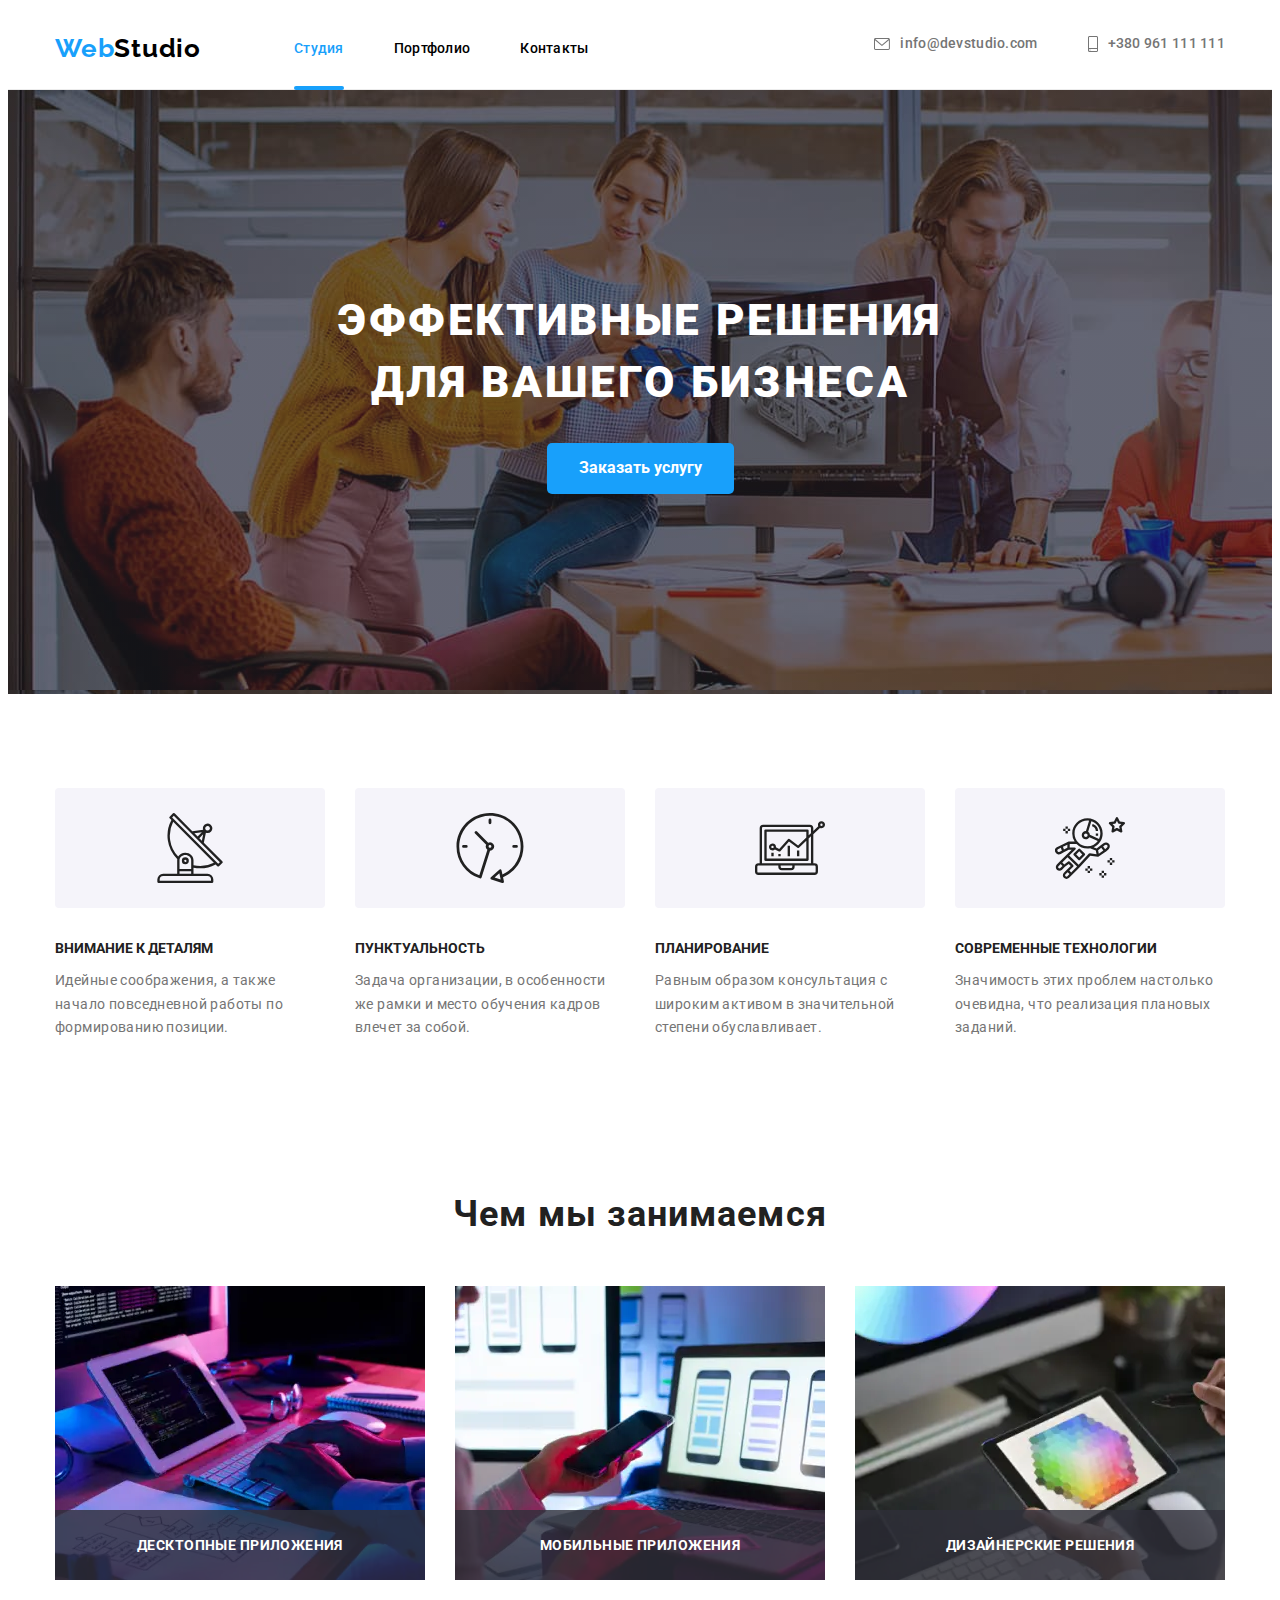
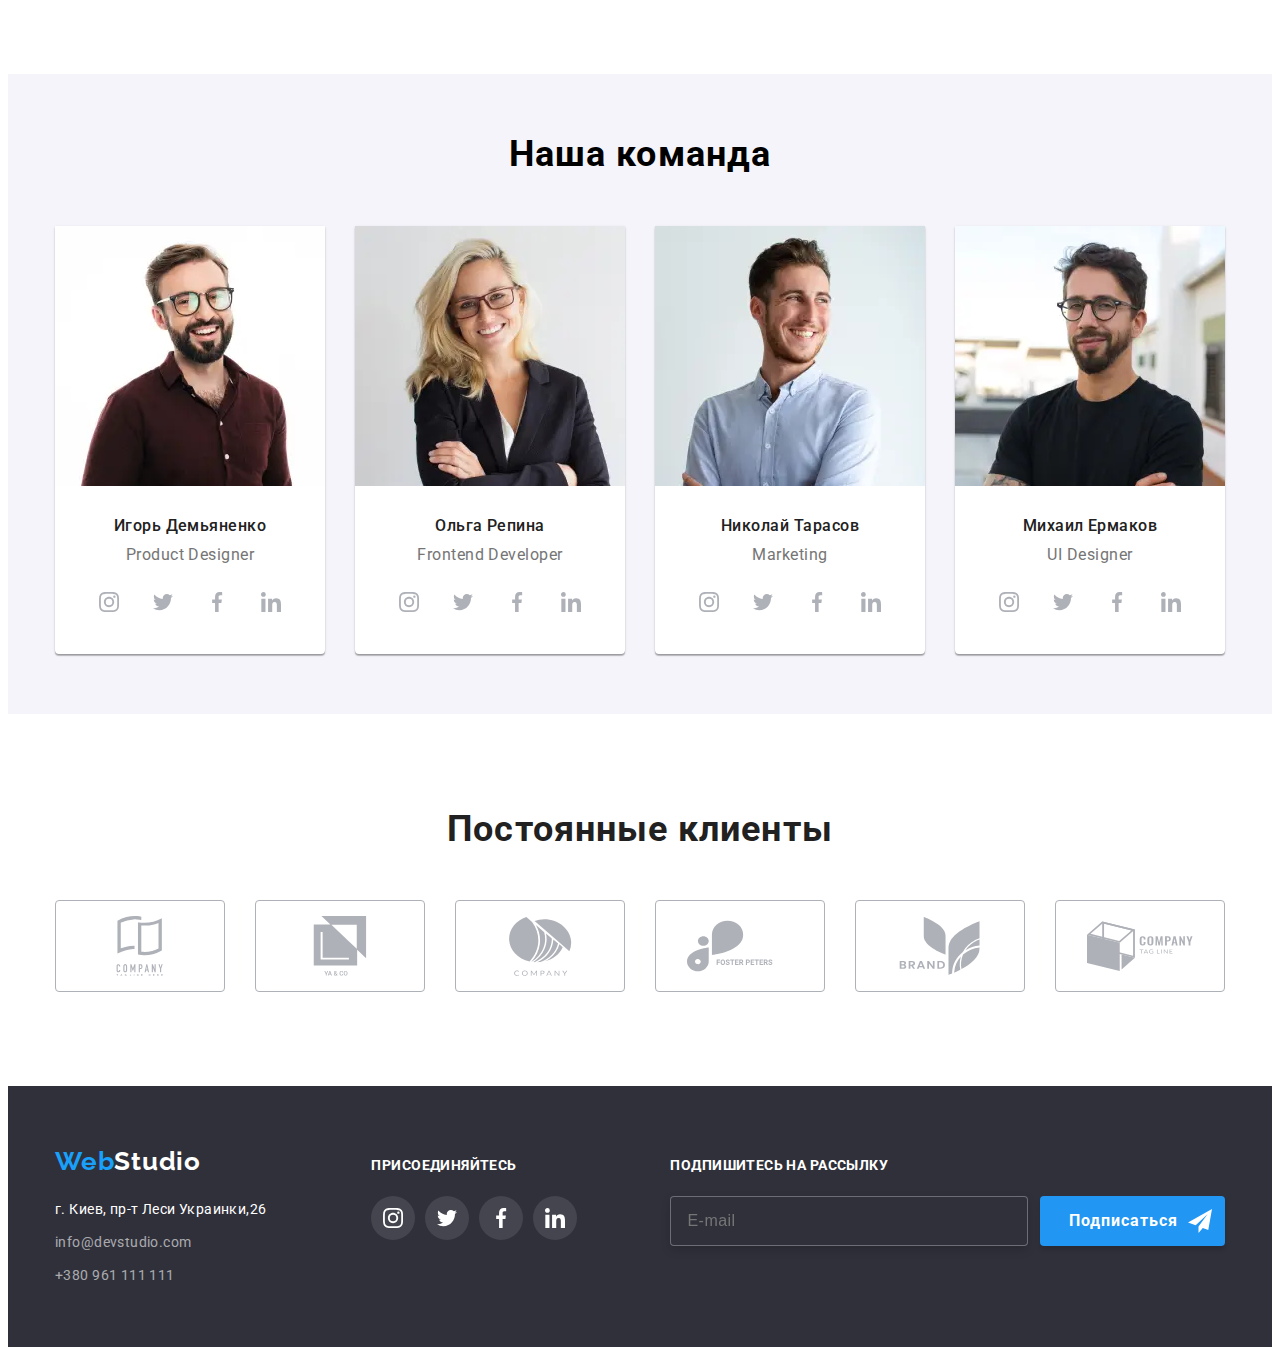
==== commit 91f76ef0: "23" ====
--- a/index.html
+++ b/index.html
@@ -233,24 +233,110 @@
                 <ul class="applications__list">
                     <li class="applications__item">
                         <div class="applications__image">
-                            <img src="./images/photo.jpg" />
+                        <picture>
+                            <source media="(max-width: 767px)" srcset="
+                                                                ./images/mobile/application1.webp    1x,
+                                                                ./images/mobile/application1@2x.webp 2x
+                                                              " type="image/webp" />
+                            <source media="(max-width: 767px)" srcset="
+                                                                ./images/mobile/application1.jpg    1x,
+                                                                ./images/mobile/application1@2x.jpg 2x
+                                                              " />
+                        
+                            <source media="(max-width: 1199px)" srcset="
+                                                                ./images/tablet/application1.webp    1x,
+                                                                ./images/tablet/application1@2x.webp 2x
+                                                              " type="image/webp" />
+                            <source media="(max-width: 1199px)" srcset="
+                                                                ./images/tablet/application1.jpg    1x,
+                                                                ./images/tablet/application1@2x.jpg 2x
+                                                              " />
+                        
+                            <source media="(min-width: 1200px)" srcset="
+                                                                ./images/desktop/application1.webp    1x,
+                                                                ./images/desktop/application1@2x.webp 2x
+                                                              " type="image/webp" />
+                            <source media="(min-width: 1200px)" srcset="
+                                                                ./images/desktop/application1.jpg    1x,
+                                                                ./images/desktop/application1@2x.jpg 2x
+                                                              " />
+                        
+                            <img src="#" alt="Десктопные приложения" />
+                        </picture>
                            <div class="applications__label"> 
                                <p class="applications__text">Десктопные приложения</p></div>
                         </div>
                     </li>
+                <li class="applications__item">
+                    <div class="applications__image">
+                        <picture>
+                            <source media="(max-width: 767px)" srcset="
+                           ./images/mobile/application2.webp    1x,
+                                ./images/mobile/application2@2x.webp 2x
+                                  " type="image/webp" />
+                            <source media="(max-width: 767px)" srcset="
+                                  ./images/mobile/application2.jpg    1x,
+                                     ./images/mobile/application2@2x.jpg 2x
+                                     " />
+                
+                            <source media="(max-width: 1199px)" srcset="
+                                 ./images/tablet/application2.webp    1x,
+                                  ./images/tablet/application2@2x.webp 2x
+                                    " type="image/webp" />
+                            <source media="(max-width: 1199px)" srcset="
+                                   ./images/tablet/application2.jpg    1x,
+                                 ./images/tablet/application2@2x.jpg 2x
+                                 " />
+                
+                            <source media="(min-width: 1200px)" srcset="
+                               ./images/desktop/application2.webp    1x,
+                                ./images/desktop/application2@2x.webp 2x
+                              " type="image/webp" />
+                            <source media="(min-width: 1200px)" srcset="
+                              ./images/desktop/application2.jpg    1x,
+                            ./images/desktop/application2@2x.jpg 2x
+                             " />
+                
+                            <img src="#" alt="Мобильные приложения" />
+                        </picture>
+                        <div class="applications__label">
+                            <p class="applications__text">Мобильные приложения</p>
+                        </div>
+                    </div>
+                </li>
+
                     <li class="applications__item">
                         <div class="applications__image">
-                            <img src="./images/photot.jpg" />
-                            
-                        <div class="applications__label">
-                             <p class="applications__text">Мобильные приложения</p></div>
-                        </div>
-                    </li>
-
-                    <li class="applications__item">
-                        <div class="applications__image">
-                            <img src="./images/photon.jpg"  />
-                            
+    <picture>
+        <source media="(max-width: 767px)" srcset="
+           ./images/mobile/application3.webp    1x,
+                ./images/mobile/application3@2x.webp 2x
+                  " type="image/webp" />
+        <source media="(max-width: 767px)" srcset="
+                  ./images/mobile/application3.jpg    1x,
+                     ./images/mobile/application3@2x.jpg 2x
+                     " />
+    
+        <source media="(max-width: 1199px)" srcset="
+                 ./images/tablet/application3.webp    1x,
+                  ./images/tablet/application3@2x.webp 2x
+                    " type="image/webp" />
+        <source media="(max-width: 1199px)" srcset="
+                   ./images/tablet/application3.jpg    1x,
+                 ./images/tablet/application3@2x.jpg 2x
+                 " />
+    
+        <source media="(min-width: 1200px)" srcset="
+               ./images/desktop/application3.webp    1x,
+                ./images/desktop/application3@2x.webp 2x
+              " type="image/webp" />
+        <source media="(min-width: 1200px)" srcset="
+              ./images/desktop/application3.jpg    1x,
+            ./images/desktop/application3@2x.jpg 2x
+             " />
+    
+        <img src="#" alt="Дизайнерские решения" />
+    </picture>
                         <div class="applications__label">  
                              <p class="applications__text">Дизайнерские решения</p></div>
                         </div>
@@ -269,30 +355,30 @@
                     <div class="team__thumb">
                     <picture>
                         <source media="(max-width: 767px)" srcset="
-                                        ./images/images/mobile/team1.webp    1x,
-                                        ./images/images/mobile/team1@2x.webp 2x
+                                        ./images/mobile/team1.webp    1x,
+                                        ./images/mobile/team1@2x.webp 2x
                                       " type="image/webp" />
                         <source media="(max-width: 767px)" srcset="
-                                        ./images/images/mobile/team1.jpg    1x,
-                                        ./images/images/mobile/team1@2x.jpg 2x
+                                        ./images/mobile/team1.jpg    1x,
+                                        ./images/mobile/team1@2x.jpg 2x
                                       " />
                     
                         <source media="(max-width: 1199px)" srcset="
-                                        ./images/images/tablet/team1.webp    1x,
-                                        ./images/images/tablet/team1@2x.webp 2x
+                                        ./images/tablet/team1.webp    1x,
+                                        ./images/tablet/team1@2x.webp 2x
                                       " type="image/webp" />
                         <source media="(max-width: 1199px)" srcset="
-                                        ./images/images/tablet/team1.jpg    1x,
-                                        ./images/images/tablet/team1@2x.jpg 2x
+                                        ./images/tablet/team1.jpg    1x,
+                                        ./images/tablet/team1@2x.jpg 2x
                                       " />
                     
                         <source media="(min-width: 1200px)" srcset="
-                                        ./images/images/desktop/team1.webp    1x,
-                                        ./images/images/desktop/team1@2x.webp 2x
+                                        ./images/desktop/team1.webp    1x,
+                                        ./images/desktop/team1@2x.webp 2x
                                       " type="image/webp" />
                         <source media="(min-width: 1200px)" srcset="
-                                        ./images/images/desktop/team1.jpg    1x,
-                                        ./images/images/desktop/team1@2x.jpg 2x
+                                        ./images/desktop/team1.jpg    1x,
+                                        ./images/desktop/team1@2x.jpg 2x
                                       " />
                     
                         <img src="#" alt="Игорь Демьяненко Product Designer" />
@@ -343,30 +429,30 @@
                 <div class="team__thumb">
                     <picture>
                         <source media="(max-width: 767px)" srcset="
-                                        ./images/images/mobile/team2.webp    1x,
-                                        ./images/images/mobile/team2@2x.webp 2x
+                                        ./images/mobile/team2.webp    1x,
+                                        ./images/mobile/team2@2x.webp 2x
                                       " type="image/webp" />
                         <source media="(max-width: 767px)" srcset="
-                                        ./images/images/mobile/team2.jpg    1x,
-                                        ./images/images/mobile/team2@2x.jpg 2x
+                                        ./images/mobile/team2.jpg    1x,
+                                        ./images/mobile/team2@2x.jpg 2x
                                       " />
                     
                         <source media="(max-width: 1199px)" srcset="
-                                        ./images/images/tablet/team2.webp    1x,
-                                        ./images/images/tablet/team2@2x.webp 2x
+                                        ./images/tablet/team2.webp    1x,
+                                        ./images/tablet/team2@2x.webp 2x
                                       " type="image/webp" />
                         <source media="(max-width: 1199px)" srcset="
-                                        ./images/images/tablet/team2.jpg    1x,
-                                        ./images/images/tablet/team2@2x.jpg 2x
+                                        ./images/tablet/team2.jpg    1x,
+                                        ./images/tablet/team2@2x.jpg 2x
                                       " />
                     
                         <source media="(min-width: 1200px)" srcset="
-                                        ./images/images/desktop/team2.webp    1x,
-                                        ./images/images/desktop/team2@2x.webp 2x
+                                        ./images/desktop/team2.webp    1x,
+                                        ./images/desktop/team2@2x.webp 2x
                                       " type="image/webp" />
                         <source media="(min-width: 1200px)" srcset="
-                                        ./images/images/desktop/team2.jpg    1x,
-                                        ./images/images/desktop/team2@2x.jpg 2x
+                                        ./images/desktop/team2.jpg    1x,
+                                        ./images/desktop/team2@2x.jpg 2x
                                       " />
                     
                         <img src="#" alt="Ольга Репина Frontend Developer" />
@@ -418,30 +504,30 @@
                     <div class="team__thumb">
                             <picture>
                                 <source media="(max-width: 767px)" srcset="
-                                                ./images/images/mobile/team3.webp    1x,
-                                                ./images/images/mobile/team3@2x.webp 2x
+                                                ./images/mobile/team3.webp    1x,
+                                                ./images/mobile/team3@2x.webp 2x
                                               " type="image/webp" />
                                 <source media="(max-width: 767px)" srcset="
-                                                ./images/images/mobile/team3.jpg    1x,
-                                                ./images/images/mobile/team3@2x.jpg 2x
+                                                ./images/mobile/team3.jpg    1x,
+                                                ./images/mobile/team3@2x.jpg 2x
                                               " />
                             
                                 <source media="(max-width: 1199px)" srcset="
-                                                ./images/images/tablet/team3.webp    1x,
-                                                ./images/images/tablet/team3@2x.webp 2x
+                                                ./images/tablet/team3.webp    1x,
+                                                ./images/tablet/team3@2x.webp 2x
                                               " type="image/webp" />
                                 <source media="(max-width: 1199px)" srcset="
-                                                ./images/images/tablet/team3.jpg    1x,
-                                                ./images/images/tablet/team3@2x.jpg 2x
+                                                ./images/tablet/team3.jpg    1x,
+                                                ./images/tablet/team3@2x.jpg 2x
                                               " />
                             
                                 <source media="(min-width: 1200px)" srcset="
-                                                ./images/images/desktop/team3.webp    1x,
-                                                ./images/images/desktop/team3@2x.webp 2x
+                                                ./images/desktop/team3.webp    1x,
+                                                ./images/desktop/team3@2x.webp 2x
                                               " type="image/webp" />
                                 <source media="(min-width: 1200px)" srcset="
-                                                ./images/images/desktop/team3.jpg    1x,
-                                                ./images/images/desktop/team3@2x.jpg 2x
+                                                ./images/desktop/team3.jpg    1x,
+                                                ./images/desktop/team3@2x.jpg 2x
                                               " />
                             
                                 <img src="#" alt="Николай Тарасов Marketing" />
@@ -492,30 +578,30 @@
                     <div class="team__thumb">
                     <picture>
                         <source media="(max-width: 767px)" srcset="
-                                        ./images/images/mobile/team4.webp    1x,
-                                        ./images/images/mobile/team4@2x.webp 2x
+                                        ./images/mobile/team4.webp    1x,
+                                        ./images/mobile/team4@2x.webp 2x
                                       " type="image/webp" />
                         <source media="(max-width: 767px)" srcset="
-                                        ./images/images/mobile/team4.jpg    1x,
-                                        ./images/images/mobile/team3@2x.jpg 2x
+                                        ./images/mobile/team4.jpg    1x,
+                                        ./images/mobile/team3@2x.jpg 2x
                                       " />
                     
                         <source media="(max-width: 1199px)" srcset="
-                                        ./images/images/tablet/team4.webp    1x,
-                                        ./images/images/tablet/team4@2x.webp 2x
+                                        ./images/tablet/team4.webp    1x,
+                                        ./images/tablet/team4@2x.webp 2x
                                       " type="image/webp" />
                         <source media="(max-width: 1199px)" srcset="
-                                        ./images/images/tablet/team4.jpg    1x,
-                                        ./images/images/tablet/team4@2x.jpg 2x
+                                        ./images/tablet/team4.jpg    1x,
+                                        ./images/tablet/team4@2x.jpg 2x
                                       " />
                     
                         <source media="(min-width: 1200px)" srcset="
-                                        ./images/images/desktop/team4.webp    1x,
-                                        ./images/images/desktop/team4@2x.webp 2x
+                                        ./images/desktop/team4.webp    1x,
+                                        ./images/desktop/team4@2x.webp 2x
                                       " type="image/webp" />
                         <source media="(min-width: 1200px)" srcset="
-                                        ./images/images/desktop/team4.jpg    1x,
-                                        ./images/images/desktop/team4@2x.jpg 2x
+                                        ./images/desktop/team4.jpg    1x,
+                                        ./images/desktop/team4@2x.jpg 2x
                                       " />
                     
                         <img src="#" alt="Михаил Ермаков UI Designer" />
--- a/css/main.min.css
+++ b/css/main.min.css
@@ -1,3 +1,3 @@
 :root{--primary-text-color: rgba(0, 0, 0, 0.8);--titlle-text-color: #000000;--accent-color: #18a0fb;--primary-white-color: #ffffff;--team-color: #757575;--contacts-color: rgba(255, 255, 255, 0.6);--text-leng: 'Roboto', sans-serif;--secondary-text: 'Raleway', sans-serif;--button-color: #f5f4fa;--footer-color: #2f303a;--section-color: #e5e5e5;--outline-color: #eeeeee;--color-word: #212121;--gradient-color: rgba (196 196 196 1);--card-set-gap: 20px;--card-shadow: 0px 3px 1px rgba(0, 0, 0, 0.1), 0px 1px 2px rgba(0, 0, 0, 0.08),
-    0px 2px 2px rgba(0, 0, 0, 0.12);--background: rgba(47, 48, 58, 0.4);--timing-fuction: cubic-bezier(0.4, 0, 0.2, 1)}h1,h2,h3,h4,p,ul{margin:0;padding:0}img{display:block;max-width:100%}html{-webkit-box-sizing:border-box;box-sizing:border-box}*,*::before,*::after{-webkit-box-sizing:inherit;box-sizing:inherit}body{font-family:var(--text-leng)}.header{border-bottom:1px solid #ececec;padding-bottom:25px;padding-top:25px;position:relative}@media screen and (min-width: 768px){.header{display:-webkit-box;display:-ms-flexbox;display:flex;-webkit-box-align:center;-ms-flex-align:center;align-items:center}}@media screen and (min-width: 768px){.header .header__container{display:-webkit-box;display:-ms-flexbox;display:flex;-webkit-box-align:center;-ms-flex-align:center;align-items:center}}.container{padding-left:15px;padding-right:15px;margin:0 auto}@media screen and (min-width: 480px){.container{width:480px}}@media screen and (min-width: 768px){.container{width:768px}}@media screen and (min-width: 1200px){.container{width:1200px}}.mobile__logo{display:-webkit-box;display:-ms-flexbox;display:flex;-webkit-box-pack:justify;-ms-flex-pack:justify;justify-content:space-between}.site-nav{display:none}@media screen and (min-width: 768px){.site-nav{display:block}}.site-nav__logo{text-decoration:none;font-family:var(--secondary-text);font-weight:bold;font-size:26px;line-height:1.2;letter-spacing:0.03em;color:var(--accent-color)}@media screen and (min-width: 768px){.site-nav__logo{margin-right:93px}}.site-nav__name{color:var(--titlle-text-color);display:-webkit-inline-box;display:-ms-inline-flexbox;display:inline-flex;-ms-flex-pack:distribute;justify-content:space-around}@media screen and (min-width: 768px){.site-nav__list{list-style:none;text-decoration:none;font-weight:500;font-size:14px;line-height:1.14;letter-spacing:0.02em;display:-webkit-box;display:-ms-flexbox;display:flex;-webkit-box-align:center;-ms-flex-align:center;align-items:center}}.site-nav__item:not(:last-child){margin-right:50px;margin-left:auto}@media screen and (min-width: 480px){.site-nav__link.current{position:relative;color:var(--accent-color)}}@media screen and (min-width: 480px){.site-nav__link.current::after{position:absolute;left:0;bottom:-34px;content:'';display:block;background-color:var(--accent-color);border-radius:2px;width:100%;height:4px}}.site-nav__link{text-decoration:none;font-weight:500;font-size:14px;line-height:1.14;letter-spacing:0.02em;color:var(--titlle-text-color);-webkit-transition:color 250ms cubic-bezier(0.4, 0, 0.2, 1);transition:color 250ms cubic-bezier(0.4, 0, 0.2, 1)}.site-nav__link:hover,.site-nav__link:focus{color:var(--accent-color)}.contacts{list-style:none;font-weight:500;font-size:14px;line-height:1.14;letter-spacing:0.02em;display:none}@media screen and (min-width: 768px){.contacts{display:block;margin-left:auto}}@media screen and (min-width: 1200px){.contacts{display:-webkit-box;display:-ms-flexbox;display:flex}}.contacts__item:not(:last-child){margin-bottom:10px}@media screen and (min-width: 1200px){.contacts__item:not(:last-child){margin-right:50px;margin-left:auto}}.contacts__envelope{width:16px;height:12px;margin-right:10px;fill:var(--team-color);-webkit-transition:fill 250ms cubic-bezier(0.4, 0, 0.2, 1);transition:fill 250ms cubic-bezier(0.4, 0, 0.2, 1)}.contacts__icon{width:10px;height:16px;margin-right:10px;fill:var(--team-color);-webkit-transition:color 250ms cubic-bezier(0.4, 0, 0.2, 1);transition:color 250ms cubic-bezier(0.4, 0, 0.2, 1)}.contacts__link:hover svg,.contacts__link:focus{fill:#2196f3}.contacts__link{text-decoration:none;font-weight:500;font-size:14px;line-height:1.14;letter-spacing:0.02em;color:var(--team-color);display:-webkit-box;display:-ms-flexbox;display:flex;-webkit-box-align:center;-ms-flex-align:center;align-items:center;-webkit-transition:color 250ms cubic-bezier(0.4, 0, 0.2, 1);transition:color 250ms cubic-bezier(0.4, 0, 0.2, 1)}.contacts__link:hover,.contacts__link:focus{color:var(--accent-color)}.header__menu{border:none;background-color:transparent;padding:0}@media screen and (min-width: 768px){.header__menu{display:none}}.menu{font-size:20px;-webkit-box-pack:end;-ms-flex-pack:end;justify-content:flex-end;background:#ffffff}.menu.is__open{display:block}.menu__list{margin-top:28px;font-size:40px;line-height:47px;letter-spacing:0.02em;color:#2196f3}.menu__item{list-style:none;font-size:40px;line-height:47px;letter-spacing:0.02em;color:#212121}.menu__item:not(:last-child){margin-bottom:32px}.menu__link{font-size:40px;font-weight:500;line-height:47px;text-align:center;letter-spacing:0.02em;text-decoration:none;color:#212121}.menu__link.current{color:#2196f3}.mobile__item{list-style:none;margin-bottom:32px}.mobile__link{text-decoration:none;font-size:34px;line-height:40px;letter-spacing:0.02em;color:#2196f3;text-decoration:none}.mail__item{margin-bottom:64px;list-style:none}.mail__link{font-weight:500;font-size:24px;line-height:28px;letter-spacing:0.02em;text-decoration:none;color:#757575}.network__list{display:-webkit-box;display:-ms-flexbox;display:flex}.network__item{list-style:none}.network__item:not(:last-child){margin-right:20px}.network__link{text-decoration:none;font-size:18px;line-height:22px;letter-spacing:0.02em;color:#2196f3}.backdrop__menu{position:fixed;display:-webkit-box;display:-ms-flexbox;display:flex;z-index:1;-webkit-box-orient:vertical;-webkit-box-direction:normal;-ms-flex-direction:column;flex-direction:column;-webkit-box-pack:justify;-ms-flex-pack:justify;justify-content:space-between;top:0;left:0;width:100vw;height:100vh;padding:40px;background-color:#FFFFFF;opacity:1;visibility:visible;pointer-events:initial;-webkit-transition:opacity 250ms cubic-bezier(0.4, 0, 0.2, 1),visibility 250ms cubic-bezier(0.4, 0, 0.2, 1);transition:opacity 250ms cubic-bezier(0.4, 0, 0.2, 1),visibility 250ms cubic-bezier(0.4, 0, 0.2, 1)}@media screen and (min-width: 768px){.backdrop__menu{display:none}}.backdrop__menu.is-hidden{opacity:0;pointer-events:none;visibility:hidden}@media screen and (min-width: 768px){.backdrop__menu.is-hidden{display:none}}.menu__button{width:40px;height:40px;border:none;padding:0}@media screen and (min-width: 768px){.menu__button{display:none}}.menu__close{width:40px;height:40px;position:absolute;top:8px;right:8px;height:30px;width:30px;border:none;display:-webkit-box;display:-ms-flexbox;display:flex;-webkit-box-pack:center;-ms-flex-pack:center;justify-content:center;-webkit-box-align:center;-ms-flex-align:center;align-items:center;background-color:var(--primary-white-color);-webkit-transition:fill 250ms cubic-bezier(0.4, 0, 0.2, 1);transition:fill 250ms cubic-bezier(0.4, 0, 0.2, 1)}.menu__close:hover svg,.menu__close:focus svg{fill:var(--accent-color)}.menu__icon{fill:var(--titlle-text-color);width:18px;height:18px;-webkit-transition:fill 250ms cubic-bezier(0.4, 0, 0.2, 1);transition:fill 250ms cubic-bezier(0.4, 0, 0.2, 1)}.button{cursor:pointer;background:var(--accent-color);font-family:inherit;font-weight:bold;font-size:16px;line-height:1.9;-webkit-box-align:center;-ms-flex-align:center;align-items:center;text-align:center;color:var(--primary-white-color);border-radius:5px;padding-top:10px;padding-bottom:10px;padding-left:32px;padding-right:32px;border:none}.backdrop{position:fixed;top:0;left:0;width:100vw;height:100vh;background-color:rgba(0,0,0,0.2);-webkit-transition:opacity 250ms cubic-bezier(0.4, 0, 0.2, 1),visibility 250ms cubic-bezier(0.4, 0, 0.2, 1);transition:opacity 250ms cubic-bezier(0.4, 0, 0.2, 1),visibility 250ms cubic-bezier(0.4, 0, 0.2, 1)}.backdrop.is-hidden{opacity:0;pointer-events:none;visibility:hidden}.slogan{padding:60px;text-align:center;background:-webkit-gradient(linear, left top, right top, from(var(--background)), to(var(--background))),url("/images/images/hero/hero-480.jpg");background:linear-gradient(to right, var(--background), var(--background)),url("/images/images/hero/hero-480.jpg");background-repeat:no-repeat;background-position:center;background-size:cover}@media (min-device-pixel-ratio: 2), (-webkit-min-device-pixel-ratio: 2), (min-resolution: 192dpi), (min-resolution: 2dppx){.slogan{background:-webkit-gradient(linear, left top, right top, from(var(--background)), to(var(--background))),url("/images/images/hero/hero-480@2x.jpg");background:linear-gradient(to right, var(--background), var(--background)),url("/images/images/hero/hero-480@2x.jpg")}}@media screen and (min-width: 768px){.slogan{padding:118px 0;background:-webkit-gradient(linear, left top, right top, from(var(--background)), to(var(--background))),url("/images/images/hero/hero-768.jpg");background:linear-gradient(to right, var(--background), var(--background)),url("/images/images/hero/hero-768.jpg")}}@media screen and (min-width: 768px) and (min-device-pixel-ratio: 2), screen and (min-width: 768px) and (-webkit-min-device-pixel-ratio: 2), screen and (min-width: 768px) and (min-resolution: 192dpi), screen and (min-width: 768px) and (min-resolution: 2dppx){.slogan{background:-webkit-gradient(linear, left top, right top, from(var(--background)), to(var(--background))),url("/images/images/hero/hero-768@2x.jpg");background:linear-gradient(to right, var(--background), var(--background)),url("/images/images/hero/hero-768@2x.jpg")}}@media screen and (min-width: 1200px){.slogan{padding:200px 0;background:-webkit-gradient(linear, left top, right top, from(var(--background)), to(var(--background))),url("/images/images/hero/hero-1200.jpg");background:linear-gradient(to right, var(--background), var(--background)),url("/images/images/hero/hero-1200.jpg")}}@media screen and (min-width: 1200px) and (min-device-pixel-ratio: 2), screen and (min-width: 1200px) and (-webkit-min-device-pixel-ratio: 2), screen and (min-width: 1200px) and (min-resolution: 192dpi), screen and (min-width: 1200px) and (min-resolution: 2dppx){.slogan{background:-webkit-gradient(linear, left top, right top, from(var(--background)), to(var(--background))),url("/images/images/hero/hero-1200@2x.jpg");background:linear-gradient(to right, var(--background), var(--background)),url("/images/images/hero/hero-1200@2x.jpg")}}.slogan__name{text-transform:uppercase;font-family:var(--text-leng);font-weight:900;font-size:26px;line-height:1.61;text-align:center;color:var(--primary-white-color);margin:0 auto;margin-bottom:30px;letter-spacing:0.06em}@media screen and (min-width: 768px){.slogan__name{font-size:26px;line-height:42px}}@media screen and (min-width: 1200px){.slogan__name{font-size:44px;line-height:1.4;width:696px}}.modal{position:absolute;-webkit-transform:translate(-50%, -50%);transform:translate(-50%, -50%);background-color:var(--primary-white-color);border-radius:4px;width:450px;height:609px;left:50%;top:50%;padding:40px}@media screen and (min-width: 768px){.modal{position:absolute;padding:40px;width:450px;height:609px;top:50%;left:50%}}.close{position:absolute;top:8px;right:8px;height:30px;width:30px;border-radius:50%;border:1px solid rgba(0,0,0,0.1);display:-webkit-box;display:-ms-flexbox;display:flex;-webkit-box-pack:center;-ms-flex-pack:center;justify-content:center;-webkit-box-align:center;-ms-flex-align:center;align-items:center;background-color:var(--primary-white-color);-webkit-transition:border 250ms cubic-bezier(0.4, 0, 0.2, 1);transition:border 250ms cubic-bezier(0.4, 0, 0.2, 1)}.close:hover,.close:focus{border:1px solid var(--accent-color)}.close:hover svg,.close:focus svg{fill:var(--accent-color)}.modal__close{fill:var(--titlle-text-color);width:18px;height:18px;-webkit-transition:fill 250ms cubic-bezier(0.4, 0, 0.2, 1);transition:fill 250ms cubic-bezier(0.4, 0, 0.2, 1)}.form{width:100%;height:100%}.form__name{margin-bottom:12px;size:20px;line-height:1.15;letter-spacing:0.03em;text-align:center}.form__list{list-style:none}.form__item{position:relative;display:-webkit-box;display:-ms-flexbox;display:flex;-webkit-box-orient:vertical;-webkit-box-direction:normal;-ms-flex-direction:column;flex-direction:column}.form__item:not(:last-child){margin-bottom:10px}.form__checkbox{margin-top:10px;margin-bottom:30px}.form__span{position:relative}.form__label{text-align:left;font-size:12px;line-height:1.17;letter-spacing:0.01em;color:#757575;margin-bottom:4px}.form__icon{position:absolute;display:inline-block;top:50%;left:15px;fill:#212121;-webkit-transform:translateY(-50%);transform:translateY(-50%);-webkit-transition:fill 250ms cubic-bezier(0.4, 0, 0.2, 1);transition:fill 250ms cubic-bezier(0.4, 0, 0.2, 1)}.login{width:12px;height:12px}.tell{width:13px;height:13px}.mail{width:15px;height:12px}.form__okey{width:16px;height:15px;margin-left:52px}.form__label:focus-within>.form-icon{fill:#18a0fb}.form__input:focus-within{border:1px solid #18a0fb}.form__input{width:370px;height:40px;border:1px solid rgba(33,33,33,0.2);-webkit-box-sizing:border-box;box-sizing:border-box;border-radius:4px;padding-left:42px;-webkit-transition:border 250ms cubic-bezier(0.4, 0, 0.2, 1);transition:border 250ms cubic-bezier(0.4, 0, 0.2, 1)}.form__input:hover ~ .form__icon,.form__input:focus ~ .form__icon{fill:#18a0fb;-webkit-transition:fill 250ms cubic-bezier(0.4, 0, 0.2, 1);transition:fill 250ms cubic-bezier(0.4, 0, 0.2, 1)}.form__input:hover,.form__input:focus{border:1px solid #18a0fb;-webkit-transition:border 250ms cubic-bezier(0.4, 0, 0.2, 1);transition:border 250ms cubic-bezier(0.4, 0, 0.2, 1);outline:none}.form__text{resize:none;border:1px solid rgba(33,33,33,0.2);-webkit-box-sizing:border-box;box-sizing:border-box;border-radius:4px;width:370px;height:120px;font-size:12px;line-height:1.16;letter-spacing:0.01em;color:rgba(117,117,117,0.5);padding-top:12px;padding-bottom:12px;padding-left:16px;padding-right:16px;-webkit-transition:border 250ms cubic-bezier(0.4, 0, 0.2, 1);transition:border 250ms cubic-bezier(0.4, 0, 0.2, 1)}.form__text:hover,.form__text:focus{border:1px solid #18a0fb;-webkit-transition:border 250ms cubic-bezier(0.4, 0, 0.2, 1);transition:border 250ms cubic-bezier(0.4, 0, 0.2, 1);outline:none}.form__check{width:1px;height:1px;margin:-1px;border:0;padding:0;clip:rect(0 0 0 0);overflow:hidden}.icon__okay{display:inline-block;width:16px;height:16px;border:2px solid #212121;border-radius:4px;margin-right:8px;background-repeat:no-repeat;background-position:center}.form__check:checked+.icon__okay{border-color:#18a0fb;background-color:#18a0fb;background-image:url("../images/okay.svg");background-size:contain;background-origin:content-box;-webkit-box-sizing:border-box;box-sizing:border-box}.form__check:focus+.icon__okay{border-color:#18a0fb;-webkit-transition:background-color 250ms cubic-bezier(0.4, 0, 0.2, 1),border-color 250ms cubic-bezier(0.4, 0, 0.2, 1),backgraund-image 250ms cubic-bezier(0.4, 0, 0.2, 1);transition:background-color 250ms cubic-bezier(0.4, 0, 0.2, 1),border-color 250ms cubic-bezier(0.4, 0, 0.2, 1),backgraund-image 250ms cubic-bezier(0.4, 0, 0.2, 1)}.form__button{padding-left:56px;padding-top:10px;padding-bottom:10px;padding-right:55px;background:var(--accent-color);color:var(--primary-white-color);-webkit-box-shadow:0px 4px 4px rgba(0,0,0,0.15);box-shadow:0px 4px 4px rgba(0,0,0,0.15);border-radius:4px;-webkit-transition:-webkit-box-shadow 250ms cubic-bezier(0.4, 0, 0.2, 1);transition:-webkit-box-shadow 250ms cubic-bezier(0.4, 0, 0.2, 1);transition:box-shadow 250ms cubic-bezier(0.4, 0, 0.2, 1);transition:box-shadow 250ms cubic-bezier(0.4, 0, 0.2, 1), -webkit-box-shadow 250ms cubic-bezier(0.4, 0, 0.2, 1);font-weight:bold;font-size:16px;line-height:30px;letter-spacing:0.06em;border:none}.form__doc{color:#18a0fb;font-size:14px;line-height:24px;letter-spacing:0.03em}.form__okay{width:696px;margin:0 auto;text-align:center}.peculiarities{padding-top:60px;padding-bottom:60px}@media screen and (min-width: 1200px){.peculiarities{padding-top:94px}}.peculiarities__name{line-height:1.7;color:rgba(0,0,0,0);position:absolute;width:1px;height:1px;margin:-1px;border:0;padding:0;white-space:nowrap;-webkit-clip-path:inset(100%);clip-path:inset(100%);clip:rect(0 0 0 0);overflow:hidden}.peculiarities-text{margin-left:30px}@media screen and (min-width: 1200px){.peculiarities-text{width:270px}}.peculiarities__list{margin-left:-30px;margin-top:-30px}@media screen and (min-width: 768px){.peculiarities__list{display:-webkit-box;display:-ms-flexbox;display:flex;-ms-flex-wrap:wrap;flex-wrap:wrap}}@media screen and (min-width: 1200px){.peculiarities__list{display:-webkit-box;display:-ms-flexbox;display:flex}}.peculiarities__item{list-style:none;line-height:1.14;color:var(--titlle-text-color);margin-top:30px;margin-left:30px}@media screen and (min-width: 768px){.peculiarities__item{width:calc(100% /2 - 30px)}}@media screen and (min-width: 1200px){.peculiarities__item{width:calc(100% /4 - 30px)}}.peculiarities__thumb{height:120px;border-radius:4px;background-color:#f5f4fa;margin-bottom:30px;-webkit-box-align:center;-ms-flex-align:center;align-items:center;-webkit-box-pack:center;-ms-flex-pack:center;justify-content:center;display:-webkit-box;display:-ms-flexbox;display:flex}.peculiarities__icon{width:70px;height:70px;fill:#212121}.peculiarities__titlle{font-weight:bold;font-size:14px;line-height:1.5;text-transform:uppercase;color:var(--color-word);margin-bottom:10px;text-align:center}@media screen and (min-width: 768px){.peculiarities__titlle{text-align:start}}.peculiarities__text{font-size:14px;line-height:1.7;letter-spacing:0.03em;color:var(--team-color)}.applications{font-weight:bold;font-size:36px;line-height:1.16;text-align:center;letter-spacing:0.03em;padding-top:94px;padding-bottom:94px;display:none}@media screen and (min-width: 1200px){.applications{display:block}}.applications__titlle{font-weight:bold;font-size:36px;line-height:1.16;text-align:center;letter-spacing:0.03em;color:var(--color-word);margin-bottom:50px}.applications__image{position:relative}@media screen and (min-width: 1200px){.applications__label{display:-webkit-box;display:-ms-flexbox;display:flex;-webkit-box-pack:center;-ms-flex-pack:center;justify-content:center;-webkit-box-align:center;-ms-flex-align:center;align-items:center;width:370px;height:70px;position:absolute;bottom:0;left:0;width:100%;padding-top:27px;padding-bottom:27px;background-color:rgba(47,48,58,0.8)}}.applications__text{letter-spacing:0.03em;text-align:center;text-transform:uppercase;font-size:14px;color:var(--primary-white-color)}.applications__list{list-style:none;display:-webkit-box;display:-ms-flexbox;display:flex;margin-right:-30px}.applications__item{width:calc(100% /3 - 30px)}.applications__item:not(:last-child){margin-right:30px}.team{padding-top:60px;padding-bottom:60px;background-color:var(--button-color)}.team__name{font-weight:bold;font-size:36px;line-height:1.16;letter-spacing:0.03em;width:300px;margin:auto;text-align:center;outline:1px;padding-left:0;margin-bottom:50px}.team__list{list-style:none;margin-top:-30px;margin-right:-30px}@media screen and (min-width: 768px){.team__list{display:-webkit-box;display:-ms-flexbox;display:flex;-ms-flex-wrap:wrap;flex-wrap:wrap}}.team__item{background-color:var(--primary-white-color);border-radius:0px 0px 4px 4px;-webkit-box-shadow:0px 1px 3px rgba(0,0,0,0.12),0px 1px 1px rgba(0,0,0,0.14),0px 2px 1px rgba(0,0,0,0.2);box-shadow:0px 1px 3px rgba(0,0,0,0.12),0px 1px 1px rgba(0,0,0,0.14),0px 2px 1px rgba(0,0,0,0.2);margin-top:30px;margin-right:30px}@media screen and (min-width: 768px){.team__item{width:calc(100% /2 - 30px)}}@media screen and (min-width: 1200px){.team__item{margin-right:30px;width:calc(100% /4 - 30px)}}.team__thumb{border-radius:5px;background-color:var(--primary-white-color);display:-webkit-box;display:-ms-flexbox;display:flex;-webkit-box-align:center;-ms-flex-align:center;align-items:center}.team__card{padding-top:30px;padding-bottom:30px}.team__desk{font-weight:500;font-size:16px;line-height:19px;text-align:center;letter-spacing:0.03em;color:var(--color-word);margin-bottom:10px}.team__text{font-weight:normal;font-size:16px;line-height:1.19;text-align:center;letter-spacing:0.03em;color:var(--team-color);margin-bottom:16px}.team__catalog{display:-webkit-box;display:-ms-flexbox;display:flex;-webkit-box-pack:center;-ms-flex-pack:center;justify-content:center;list-style:none}.link__note{width:44px;height:44px}.link__note:not(:last-child){margin-right:10px}.team__link{width:100%;height:100%;border-radius:50%;display:-webkit-box;display:-ms-flexbox;display:flex;-webkit-box-pack:center;-ms-flex-pack:center;justify-content:center;-webkit-box-align:center;-ms-flex-align:center;align-items:center;-webkit-transition:background-color 250ms cubic-bezier(0.4, 0, 0.2, 1);transition:background-color 250ms cubic-bezier(0.4, 0, 0.2, 1)}.team__link:hover svg,.team__link:focus svg{fill:#ffffff}.team__link:hover,.team__link:focus{background-color:#2196f3}.team__icon{width:20px;height:20px;fill:#afb1b8;-webkit-transition:fill 250ms cubic-bezier(0.4, 0, 0.2, 1);transition:fill 250ms cubic-bezier(0.4, 0, 0.2, 1)}.clients{padding-top:94px;padding-bottom:94px}.clients__list{list-style:none;display:-webkit-box;display:-ms-flexbox;display:flex;-ms-flex-wrap:wrap;flex-wrap:wrap;margin-left:-30px;margin-top:-30px}.clients__name{font-size:36px;text-align:center;letter-spacing:0.03em;color:var(--color-word);text-align:center;margin-bottom:50px}.clients__item{height:92px;margin-left:30px;margin-top:30px;-ms-flex-preferred-size:calc(100% /2 - 30px);flex-basis:calc(100% /2 - 30px)}@media screen and (min-width: 768px){.clients__item{-ms-flex-preferred-size:calc(100% /3 - 30px);flex-basis:calc(100% /3 - 30px)}}@media screen and (min-width: 1200px){.clients__item{-ms-flex-preferred-size:calc(100% /6 - 30px);flex-basis:calc(100% /6 - 30px)}}.clients__link:hover,.clients__link:focus{border-color:#2196f3}.clients__link:hover svg,.clients__link:focus svg{fill:#2196f3}.clients__link{width:100%;height:100%;border:1px solid #afb1b8;border-radius:4px;display:-webkit-box;display:-ms-flexbox;display:flex;-webkit-box-align:center;-ms-flex-align:center;align-items:center;-webkit-box-pack:center;-ms-flex-pack:center;justify-content:center;-webkit-transition:border-color 250ms cubic-bezier(0.4, 0, 0.2, 1);transition:border-color 250ms cubic-bezier(0.4, 0, 0.2, 1)}.clients__icon{width:106px;height:60px;fill:#afb1b8;-webkit-transition:fill 250ms cubic-bezier(0.4, 0, 0.2, 1);transition:fill 250ms cubic-bezier(0.4, 0, 0.2, 1)}.footer{padding-top:60px;padding-bottom:60px;background-color:var(--footer-color)}@media screen and (min-width: 768px){.box{display:-webkit-box;display:-ms-flexbox;display:flex;-ms-flex-wrap:wrap;flex-wrap:wrap;-ms-flex-pack:distribute;justify-content:space-around}}@media screen and (min-width: 1200px){.box{-webkit-box-align:baseline;-ms-flex-align:baseline;align-items:baseline}}@media screen and (min-width: 768px){.footer__box{display:-webkit-box;display:-ms-flexbox;display:flex}}@media screen and (min-width: 1200px){.footer__box{display:-webkit-box;display:-ms-flexbox;display:flex;-webkit-box-align:baseline;-ms-flex-align:baseline;align-items:baseline}}.footer__content{text-align:center}@media screen and (min-width: 1200px){.footer__content{text-align:start;margin-right:auto}}.footer__add{margin-bottom:60px;margin-top:60px;text-align:center}@media screen and (min-width: 768px){.footer__add{margin-top:0;margin-bottom:0}}@media screen and (min-width: 1200px){.footer__add{margin-right:93px;text-align:start}}.footer__logo{text-decoration:none;font-family:var(--secondary-text);font-weight:bold;font-size:26px;line-height:1.2;letter-spacing:0.03em;color:var(--accent-color);margin-bottom:20px;display:block}.footer__desk{list-style:none}.footer__name{color:var(--primary-white-color)}.footer__map{text-decoration:none;font-weight:normal;font-size:14px;line-height:24px;letter-spacing:0.03em;color:var(--primary-white-color)}.footer__map:not(:last-child){margin-bottom:9px}.footer__link{text-decoration:none;font-weight:normal;font-size:14px;line-height:24px;letter-spacing:0.03em;color:var(--contacts-color)}.footer__item:not(:last-child){margin-bottom:9px}.footer__catalog{display:-webkit-box;display:-ms-flexbox;display:flex;list-style:none;-webkit-box-pack:center;-ms-flex-pack:center;justify-content:center}.footer__titlle{color:var(--primary-white-color);font-weight:bold;font-size:14px;line-height:1.5;text-transform:uppercase;letter-spacing:0.03em;margin-bottom:20px}.footer__list{width:44px;height:44px}.footer__list:not(:last-child){margin-right:10px}.footer__note{width:100%;height:100%;border-radius:50%;background:rgba(255,255,255,0.1);display:-webkit-box;display:-ms-flexbox;display:flex;-webkit-box-pack:center;-ms-flex-pack:center;justify-content:center;-webkit-box-align:center;-ms-flex-align:center;align-items:center;-webkit-transition:background-color 250ms cubic-bezier(0.4, 0, 0.2, 1);transition:background-color 250ms cubic-bezier(0.4, 0, 0.2, 1)}.footer__note:hover,.footer__note:focus{background-color:#2196f3}.footer__icon{width:20px;height:20px;fill:#ffffff;-webkit-transition:fill 250ms cubic-bezier(0.4, 0, 0.2, 1);transition:fill 250ms cubic-bezier(0.4, 0, 0.2, 1)}.footer__blank{list-style:none;-webkit-box-align:center;-ms-flex-align:center;align-items:center}@media screen and (min-width: 1200px){.footer__blank{display:-webkit-box;display:-ms-flexbox;display:flex}}.footer__form{text-align:center}@media screen and (min-width: 768px){.footer__form{margin-top:60px}}@media screen and (min-width: 1200px){.footer__form{text-align:start;margin-top:0}}.footer__input{width:100%;height:50px;background:#2f303a;border:1px solid rgba(255,255,255,0.3);-webkit-box-sizing:border-box;box-sizing:border-box;-webkit-filter:drop-shadow(0px 4px 4px rgba(0,0,0,0.15));filter:drop-shadow(0px 4px 4px rgba(0,0,0,0.15));border-radius:4px;font-size:16px;line-height:20px;letter-spacing:0.03em;padding-left:16px;color:rgba(255,255,255,0.6);display:-webkit-box;display:-ms-flexbox;display:flex;-webkit-box-align:center;-ms-flex-align:center;align-items:center}@media screen and (min-width: 768px){.footer__input{width:450px;-webkit-box-pack:center;-ms-flex-pack:center;justify-content:center;margin:0 auto}}@media screen and (min-width: 1200px){.footer__input{width:358px}}.footer__button{background-color:#2196f3;color:var(--primary-white-color);padding-left:29px;padding-right:13px;padding-top:10px;padding-bottom:10px;-webkit-box-shadow:0px 4px 4px rgba(0,0,0,0.15);box-shadow:0px 4px 4px rgba(0,0,0,0.15);border-radius:4px;font-weight:bold;margin-top:20px;letter-spacing:0.06em;font-size:16px;line-height:30px;cursor:pointer;font-family:inherit;border:none;font-weight:bold}@media screen and (min-width: 1200px){.footer__button{margin-left:12px;margin-top:0;display:-webkit-box;display:-ms-flexbox;display:flex;-webkit-box-align:center;-ms-flex-align:center;align-items:center;text-align:center}}.icon__fly{width:24px;height:24px;margin-left:10px}.site-nav__link.current{position:relative;color:var(--accent-color)}.div-button{margin-right:5px}.works__link{text-decoration:none;display:block;-webkit-transition:-webkit-box-shadow 250ms cubic-bezier(0.4, 0, 0.2, 1);transition:-webkit-box-shadow 250ms cubic-bezier(0.4, 0, 0.2, 1);transition:box-shadow 250ms cubic-bezier(0.4, 0, 0.2, 1);transition:box-shadow 250ms cubic-bezier(0.4, 0, 0.2, 1), -webkit-box-shadow 250ms cubic-bezier(0.4, 0, 0.2, 1)}.works__link:hover,.works__link:focus{-webkit-box-shadow:0px 1px 1px rgba(0,0,0,0.12),0px 4px 4px rgba(0,0,0,0.06),1px 4px 6px rgba(0,0,0,0.16);box-shadow:0px 1px 1px rgba(0,0,0,0.12),0px 4px 4px rgba(0,0,0,0.06),1px 4px 6px rgba(0,0,0,0.16)}.visually-hidden{color:rgba(0,0,0,0);position:absolute;width:1px;height:1px;margin:-1px;border:0;padding:0;white-space:nowrap;-webkit-clip-path:inset(100%);clip-path:inset(100%);clip:rect(0 0 0 0);overflow:hidden}.works{padding-top:94px;padding-bottom:94px}.works__button{list-style:none;display:-webkit-box;display:-ms-flexbox;display:flex;-ms-flex-wrap:wrap;flex-wrap:wrap;margin-bottom:50px;-webkit-box-pack:start;-ms-flex-pack:start;justify-content:start;margin-top:-15px}@media screen and (min-width: 768px){.works__button{-webkit-box-pack:center;-ms-flex-pack:center;justify-content:center}}.button__porfolio{text-decoration:none;cursor:pointer;font-weight:normal;margin-top:15px}@media screen and (min-width: 768px){.button__porfolio{margin-top:0}}.button__porfolio:not(:last-child){margin-right:8px}.button__link{border:none;border-radius:4px;cursor:pointer;color:var(--color-word);background-color:var(--button-color);font-family:inherit;font-weight:500;font-size:16px;line-height:1.6;text-align:center;letter-spacing:0.03em;padding-left:22px;padding-right:22px;padding-top:6px;padding-bottom:6px;-webkit-transition:color 250ms cubic-bezier(0.4, 0, 0.2, 1),background-color 250ms cubic-bezier(0.4, 0, 0.2, 1),-webkit-box-shadow 250ms cubic-bezier(0.4, 0, 0.2, 1);transition:color 250ms cubic-bezier(0.4, 0, 0.2, 1),background-color 250ms cubic-bezier(0.4, 0, 0.2, 1),-webkit-box-shadow 250ms cubic-bezier(0.4, 0, 0.2, 1);transition:color 250ms cubic-bezier(0.4, 0, 0.2, 1),background-color 250ms cubic-bezier(0.4, 0, 0.2, 1),box-shadow 250ms cubic-bezier(0.4, 0, 0.2, 1);transition:color 250ms cubic-bezier(0.4, 0, 0.2, 1),background-color 250ms cubic-bezier(0.4, 0, 0.2, 1),box-shadow 250ms cubic-bezier(0.4, 0, 0.2, 1),-webkit-box-shadow 250ms cubic-bezier(0.4, 0, 0.2, 1)}.button__link:hover,.button__link:focus{color:var(--primary-white-color);background:var(--accent-color);-webkit-box-shadow:var(--card-shadow);box-shadow:var(--card-shadow)}.works__example{list-style:none;margin-top:-30px;margin-left:-30px}@media screen and (min-width: 768px){.works__example{display:-webkit-box;display:-ms-flexbox;display:flex;-ms-flex-wrap:wrap;flex-wrap:wrap}}.works__item{margin-left:30px;margin-top:30px}@media screen and (min-width: 768px){.works__item{-ms-flex-preferred-size:calc(100% /2 - 30px);flex-basis:calc(100% /2 - 30px)}}@media screen and (min-width: 1200px){.works__item{-ms-flex-preferred-size:calc(100% /3 - 30px);flex-basis:calc(100% /3 - 30px)}}.works__titlle{padding-top:20px;padding-bottom:20px;padding-left:24px;padding-right:24px;border-right:1px solid #eee;border-left:1px solid #eee;border-bottom:1px solid #eee}.works__overlay{width:100%;height:100%;padding-left:24px;padding-right:24px;padding-bottom:63px;padding-top:63px;content:'';position:absolute;background-color:rgba(33,150,243,0.9);-webkit-transform:translateY(100%);transform:translateY(100%);-webkit-transition:-webkit-transform 250ms cubic-bezier(0.4, 0, 0.2, 1);transition:-webkit-transform 250ms cubic-bezier(0.4, 0, 0.2, 1);transition:transform 250ms cubic-bezier(0.4, 0, 0.2, 1);transition:transform 250ms cubic-bezier(0.4, 0, 0.2, 1), -webkit-transform 250ms cubic-bezier(0.4, 0, 0.2, 1)}.works__text{font-size:18px;line-height:1.55;letter-spacing:0.03em;color:#ffffff}.works__photo{position:relative;overflow:hidden}.works__link:hover .works__overlay,.works__link:focus .works__overlay{-webkit-transform:translateY(0);transform:translateY(0)}.works__note{font-weight:bold;font-size:18px;line-height:2;letter-spacing:0.06em;color:#212121;margin-bottom:4px}.works__desk{font-size:16px;line-height:1.7;letter-spacing:0.03em;color:#757575}
+    0px 2px 2px rgba(0, 0, 0, 0.12);--background: rgba(47, 48, 58, 0.4);--timing-fuction: cubic-bezier(0.4, 0, 0.2, 1)}h1,h2,h3,h4,p,ul{margin:0;padding:0}img{display:block;max-width:100%}html{-webkit-box-sizing:border-box;box-sizing:border-box}*,*::before,*::after{-webkit-box-sizing:inherit;box-sizing:inherit}body{font-family:var(--text-leng)}.header{border-bottom:1px solid #ececec;padding-bottom:25px;padding-top:25px;position:relative}@media screen and (min-width: 768px){.header{display:-webkit-box;display:-ms-flexbox;display:flex;-webkit-box-align:center;-ms-flex-align:center;align-items:center}}@media screen and (min-width: 768px){.header .header__container{display:-webkit-box;display:-ms-flexbox;display:flex;-webkit-box-align:center;-ms-flex-align:center;align-items:center}}.container{padding-left:15px;padding-right:15px;margin:0 auto}@media screen and (min-width: 480px){.container{width:480px}}@media screen and (min-width: 768px){.container{width:768px}}@media screen and (min-width: 1200px){.container{width:1200px}}.mobile__logo{display:-webkit-box;display:-ms-flexbox;display:flex;-webkit-box-pack:justify;-ms-flex-pack:justify;justify-content:space-between}@media screen and (min-width: 768px){.mobile__logo{margin-right:93px}}.site-nav{display:none}@media screen and (min-width: 768px){.site-nav{display:block}}.site-nav__logo{text-decoration:none;font-family:var(--secondary-text);font-weight:bold;font-size:26px;line-height:1.2;letter-spacing:0.03em;color:var(--accent-color)}.site-nav__name{color:var(--titlle-text-color);display:-webkit-inline-box;display:-ms-inline-flexbox;display:inline-flex;-ms-flex-pack:distribute;justify-content:space-around}@media screen and (min-width: 768px){.site-nav__list{list-style:none;text-decoration:none;font-weight:500;font-size:14px;line-height:1.14;letter-spacing:0.02em;display:-webkit-box;display:-ms-flexbox;display:flex;-webkit-box-align:center;-ms-flex-align:center;align-items:center}}.site-nav__item:not(:last-child){margin-right:50px;margin-left:auto}@media screen and (min-width: 480px){.site-nav__link.current{position:relative;color:var(--accent-color)}}@media screen and (min-width: 480px){.site-nav__link.current::after{position:absolute;left:0;bottom:-34px;content:'';display:block;background-color:var(--accent-color);border-radius:2px;width:100%;height:4px}}.site-nav__link{text-decoration:none;font-weight:500;font-size:14px;line-height:1.14;letter-spacing:0.02em;color:var(--titlle-text-color);-webkit-transition:color 250ms cubic-bezier(0.4, 0, 0.2, 1);transition:color 250ms cubic-bezier(0.4, 0, 0.2, 1)}.site-nav__link:hover,.site-nav__link:focus{color:var(--accent-color)}.contacts{list-style:none;font-weight:500;font-size:14px;line-height:1.14;letter-spacing:0.02em;display:none}@media screen and (min-width: 768px){.contacts{display:block;margin-left:auto}}@media screen and (min-width: 1200px){.contacts{display:-webkit-box;display:-ms-flexbox;display:flex}}.contacts__item:not(:last-child){margin-bottom:10px}@media screen and (min-width: 1200px){.contacts__item:not(:last-child){margin-right:50px;margin-left:auto}}.contacts__envelope{width:16px;height:12px;margin-right:10px;fill:var(--team-color);-webkit-transition:fill 250ms cubic-bezier(0.4, 0, 0.2, 1);transition:fill 250ms cubic-bezier(0.4, 0, 0.2, 1)}.contacts__icon{width:10px;height:16px;margin-right:10px;fill:var(--team-color);-webkit-transition:color 250ms cubic-bezier(0.4, 0, 0.2, 1);transition:color 250ms cubic-bezier(0.4, 0, 0.2, 1)}.contacts__link:hover svg,.contacts__link:focus{fill:#2196f3}.contacts__link{text-decoration:none;font-weight:500;font-size:14px;line-height:1.14;letter-spacing:0.02em;color:var(--team-color);display:-webkit-box;display:-ms-flexbox;display:flex;-webkit-box-align:center;-ms-flex-align:center;align-items:center;-webkit-transition:color 250ms cubic-bezier(0.4, 0, 0.2, 1);transition:color 250ms cubic-bezier(0.4, 0, 0.2, 1)}.contacts__link:hover,.contacts__link:focus{color:var(--accent-color)}.header__menu{border:none;background-color:transparent;padding:0}@media screen and (min-width: 768px){.header__menu{display:none}}.menu{font-size:20px;-webkit-box-pack:end;-ms-flex-pack:end;justify-content:flex-end;background:#ffffff}.menu.is__open{display:block}.menu__list{margin-top:28px;font-size:40px;line-height:47px;letter-spacing:0.02em;color:#2196f3}.menu__item{list-style:none;font-size:40px;line-height:47px;letter-spacing:0.02em;color:#212121}.menu__item:not(:last-child){margin-bottom:32px}.menu__link{font-size:40px;font-weight:500;line-height:47px;text-align:center;letter-spacing:0.02em;text-decoration:none;color:#212121}.menu__link.current{color:#2196f3}.mobile__item{list-style:none;margin-bottom:32px}.mobile__link{text-decoration:none;font-size:34px;line-height:40px;letter-spacing:0.02em;color:#2196f3;text-decoration:none}.mail__item{margin-bottom:64px;list-style:none}.mail__link{font-weight:500;font-size:24px;line-height:28px;letter-spacing:0.02em;text-decoration:none;color:#757575}.network__list{display:-webkit-box;display:-ms-flexbox;display:flex}.network__item{list-style:none}.network__item:not(:last-child){margin-right:20px}.network__link{text-decoration:none;font-size:18px;line-height:22px;letter-spacing:0.02em;color:#2196f3}.backdrop__menu{position:fixed;display:-webkit-box;display:-ms-flexbox;display:flex;z-index:1;-webkit-box-orient:vertical;-webkit-box-direction:normal;-ms-flex-direction:column;flex-direction:column;-webkit-box-pack:justify;-ms-flex-pack:justify;justify-content:space-between;top:0;left:0;width:100vw;height:100vh;padding:40px;background-color:#FFFFFF;opacity:1;visibility:visible;pointer-events:initial;-webkit-transition:opacity 250ms cubic-bezier(0.4, 0, 0.2, 1),visibility 250ms cubic-bezier(0.4, 0, 0.2, 1);transition:opacity 250ms cubic-bezier(0.4, 0, 0.2, 1),visibility 250ms cubic-bezier(0.4, 0, 0.2, 1)}@media screen and (min-width: 768px){.backdrop__menu{display:none}}.backdrop__menu.is-hidden{opacity:0;pointer-events:none;visibility:hidden}@media screen and (min-width: 768px){.backdrop__menu.is-hidden{display:none}}.menu__button{width:40px;height:40px;border:none;padding:0}@media screen and (min-width: 768px){.menu__button{display:none}}.menu__close{width:40px;height:40px;position:absolute;top:8px;right:8px;height:30px;width:30px;border:none;display:-webkit-box;display:-ms-flexbox;display:flex;-webkit-box-pack:center;-ms-flex-pack:center;justify-content:center;-webkit-box-align:center;-ms-flex-align:center;align-items:center;background-color:var(--primary-white-color);-webkit-transition:fill 250ms cubic-bezier(0.4, 0, 0.2, 1);transition:fill 250ms cubic-bezier(0.4, 0, 0.2, 1)}.menu__close:hover svg,.menu__close:focus svg{fill:var(--accent-color)}.menu__icon{fill:var(--titlle-text-color);width:18px;height:18px;-webkit-transition:fill 250ms cubic-bezier(0.4, 0, 0.2, 1);transition:fill 250ms cubic-bezier(0.4, 0, 0.2, 1)}.button{cursor:pointer;background:var(--accent-color);font-family:inherit;font-weight:bold;font-size:16px;line-height:1.9;-webkit-box-align:center;-ms-flex-align:center;align-items:center;text-align:center;color:var(--primary-white-color);border-radius:5px;padding-top:10px;padding-bottom:10px;padding-left:32px;padding-right:32px;border:none}.backdrop{position:fixed;top:0;left:0;width:100vw;height:100vh;background-color:rgba(0,0,0,0.2);-webkit-transition:opacity 250ms cubic-bezier(0.4, 0, 0.2, 1),visibility 250ms cubic-bezier(0.4, 0, 0.2, 1);transition:opacity 250ms cubic-bezier(0.4, 0, 0.2, 1),visibility 250ms cubic-bezier(0.4, 0, 0.2, 1)}.backdrop.is-hidden{opacity:0;pointer-events:none;visibility:hidden}.slogan{padding:60px;text-align:center;background:-webkit-gradient(linear, left top, right top, from(var(--background)), to(var(--background))),url("../images/hero/hero-480.jpg");background:linear-gradient(to right, var(--background), var(--background)),url("../images/hero/hero-480.jpg");background-repeat:no-repeat;background-position:center;background-size:cover}@media (min-device-pixel-ratio: 2), (-webkit-min-device-pixel-ratio: 2), (min-resolution: 192dpi), (min-resolution: 2dppx){.slogan{background:-webkit-gradient(linear, left top, right top, from(var(--background)), to(var(--background))),url("../images/hero/hero-480@2x.jpg");background:linear-gradient(to right, var(--background), var(--background)),url("../images/hero/hero-480@2x.jpg")}}@media screen and (min-width: 768px){.slogan{padding:118px 0;background:-webkit-gradient(linear, left top, right top, from(var(--background)), to(var(--background))),url("../images/hero/hero-768.jpg");background:linear-gradient(to right, var(--background), var(--background)),url("../images/hero/hero-768.jpg")}}@media screen and (min-width: 768px) and (min-device-pixel-ratio: 2), screen and (min-width: 768px) and (-webkit-min-device-pixel-ratio: 2), screen and (min-width: 768px) and (min-resolution: 192dpi), screen and (min-width: 768px) and (min-resolution: 2dppx){.slogan{background:-webkit-gradient(linear, left top, right top, from(var(--background)), to(var(--background))),url("../images/hero/hero-768@2x.jpg");background:linear-gradient(to right, var(--background), var(--background)),url("../images/hero/hero-768@2x.jpg")}}@media screen and (min-width: 1200px){.slogan{padding:200px 0;background:-webkit-gradient(linear, left top, right top, from(var(--background)), to(var(--background))),url("../images/hero/hero-1200.jpg");background:linear-gradient(to right, var(--background), var(--background)),url("../images/hero/hero-1200.jpg")}}@media screen and (min-width: 1200px) and (min-device-pixel-ratio: 2), screen and (min-width: 1200px) and (-webkit-min-device-pixel-ratio: 2), screen and (min-width: 1200px) and (min-resolution: 192dpi), screen and (min-width: 1200px) and (min-resolution: 2dppx){.slogan{background:-webkit-gradient(linear, left top, right top, from(var(--background)), to(var(--background))),url("../images/hero/hero-1200@2x.jpg");background:linear-gradient(to right, var(--background), var(--background)),url("../images/hero/hero-1200@2x.jpg")}}.slogan__name{text-transform:uppercase;font-family:var(--text-leng);font-weight:900;font-size:26px;line-height:1.61;text-align:center;color:var(--primary-white-color);margin:0 auto;margin-bottom:30px;letter-spacing:0.06em}@media screen and (min-width: 768px){.slogan__name{font-size:26px;line-height:42px}}@media screen and (min-width: 1200px){.slogan__name{font-size:44px;line-height:1.4;width:696px}}.modal{position:absolute;-webkit-transform:translate(-50%, -50%);transform:translate(-50%, -50%);background-color:var(--primary-white-color);border-radius:4px;width:450px;height:609px;left:50%;top:50%;padding:40px}@media screen and (min-width: 768px){.modal{position:absolute;padding:40px;width:450px;height:609px;top:50%;left:50%}}.close{position:absolute;top:8px;right:8px;height:30px;width:30px;border-radius:50%;border:1px solid rgba(0,0,0,0.1);display:-webkit-box;display:-ms-flexbox;display:flex;-webkit-box-pack:center;-ms-flex-pack:center;justify-content:center;-webkit-box-align:center;-ms-flex-align:center;align-items:center;background-color:var(--primary-white-color);-webkit-transition:border 250ms cubic-bezier(0.4, 0, 0.2, 1);transition:border 250ms cubic-bezier(0.4, 0, 0.2, 1)}.close:hover,.close:focus{border:1px solid var(--accent-color)}.close:hover svg,.close:focus svg{fill:var(--accent-color)}.modal__close{fill:var(--titlle-text-color);width:18px;height:18px;-webkit-transition:fill 250ms cubic-bezier(0.4, 0, 0.2, 1);transition:fill 250ms cubic-bezier(0.4, 0, 0.2, 1)}.form{width:100%;height:100%}.form__name{margin-bottom:12px;size:20px;line-height:1.15;letter-spacing:0.03em;text-align:center}.form__list{list-style:none}.form__item{position:relative;display:-webkit-box;display:-ms-flexbox;display:flex;-webkit-box-orient:vertical;-webkit-box-direction:normal;-ms-flex-direction:column;flex-direction:column}.form__item:not(:last-child){margin-bottom:10px}.form__checkbox{margin-top:10px;margin-bottom:30px}.form__span{position:relative}.form__label{text-align:left;font-size:12px;line-height:1.17;letter-spacing:0.01em;color:#757575;margin-bottom:4px}.form__icon{position:absolute;display:inline-block;top:50%;left:15px;fill:#212121;-webkit-transform:translateY(-50%);transform:translateY(-50%);-webkit-transition:fill 250ms cubic-bezier(0.4, 0, 0.2, 1);transition:fill 250ms cubic-bezier(0.4, 0, 0.2, 1)}.login{width:12px;height:12px}.tell{width:13px;height:13px}.mail{width:15px;height:12px}.form__okey{width:16px;height:15px;margin-left:52px}.form__label:focus-within>.form-icon{fill:#18a0fb}.form__input:focus-within{border:1px solid #18a0fb}.form__input{width:370px;height:40px;border:1px solid rgba(33,33,33,0.2);-webkit-box-sizing:border-box;box-sizing:border-box;border-radius:4px;padding-left:42px;-webkit-transition:border 250ms cubic-bezier(0.4, 0, 0.2, 1);transition:border 250ms cubic-bezier(0.4, 0, 0.2, 1)}.form__input:hover ~ .form__icon,.form__input:focus ~ .form__icon{fill:#18a0fb;-webkit-transition:fill 250ms cubic-bezier(0.4, 0, 0.2, 1);transition:fill 250ms cubic-bezier(0.4, 0, 0.2, 1)}.form__input:hover,.form__input:focus{border:1px solid #18a0fb;-webkit-transition:border 250ms cubic-bezier(0.4, 0, 0.2, 1);transition:border 250ms cubic-bezier(0.4, 0, 0.2, 1);outline:none}.form__text{resize:none;border:1px solid rgba(33,33,33,0.2);-webkit-box-sizing:border-box;box-sizing:border-box;border-radius:4px;width:370px;height:120px;font-size:12px;line-height:1.16;letter-spacing:0.01em;color:rgba(117,117,117,0.5);padding-top:12px;padding-bottom:12px;padding-left:16px;padding-right:16px;-webkit-transition:border 250ms cubic-bezier(0.4, 0, 0.2, 1);transition:border 250ms cubic-bezier(0.4, 0, 0.2, 1)}.form__text:hover,.form__text:focus{border:1px solid #18a0fb;-webkit-transition:border 250ms cubic-bezier(0.4, 0, 0.2, 1);transition:border 250ms cubic-bezier(0.4, 0, 0.2, 1);outline:none}.form__check{width:1px;height:1px;margin:-1px;border:0;padding:0;clip:rect(0 0 0 0);overflow:hidden}.icon__okay{display:inline-block;width:16px;height:16px;border:2px solid #212121;border-radius:4px;margin-right:8px;background-repeat:no-repeat;background-position:center}.form__check:checked+.icon__okay{border-color:#18a0fb;background-color:#18a0fb;background-image:url("../images/okay.svg");background-size:contain;background-origin:content-box;-webkit-box-sizing:border-box;box-sizing:border-box}.form__check:focus+.icon__okay{border-color:#18a0fb;-webkit-transition:background-color 250ms cubic-bezier(0.4, 0, 0.2, 1),border-color 250ms cubic-bezier(0.4, 0, 0.2, 1),backgraund-image 250ms cubic-bezier(0.4, 0, 0.2, 1);transition:background-color 250ms cubic-bezier(0.4, 0, 0.2, 1),border-color 250ms cubic-bezier(0.4, 0, 0.2, 1),backgraund-image 250ms cubic-bezier(0.4, 0, 0.2, 1)}.form__button{padding-left:56px;padding-top:10px;padding-bottom:10px;padding-right:55px;background:var(--accent-color);color:var(--primary-white-color);-webkit-box-shadow:0px 4px 4px rgba(0,0,0,0.15);box-shadow:0px 4px 4px rgba(0,0,0,0.15);border-radius:4px;-webkit-transition:-webkit-box-shadow 250ms cubic-bezier(0.4, 0, 0.2, 1);transition:-webkit-box-shadow 250ms cubic-bezier(0.4, 0, 0.2, 1);transition:box-shadow 250ms cubic-bezier(0.4, 0, 0.2, 1);transition:box-shadow 250ms cubic-bezier(0.4, 0, 0.2, 1), -webkit-box-shadow 250ms cubic-bezier(0.4, 0, 0.2, 1);font-weight:bold;font-size:16px;line-height:30px;letter-spacing:0.06em;border:none}.form__doc{color:#18a0fb;font-size:14px;line-height:24px;letter-spacing:0.03em}.form__okay{width:696px;margin:0 auto;text-align:center}.peculiarities{padding-top:60px;padding-bottom:60px}@media screen and (min-width: 1200px){.peculiarities{padding-top:94px}}.peculiarities__name{line-height:1.7;color:rgba(0,0,0,0);position:absolute;width:1px;height:1px;margin:-1px;border:0;padding:0;white-space:nowrap;-webkit-clip-path:inset(100%);clip-path:inset(100%);clip:rect(0 0 0 0);overflow:hidden}.peculiarities-text{margin-left:30px}@media screen and (min-width: 1200px){.peculiarities-text{width:270px}}.peculiarities__list{margin-left:-30px;margin-top:-30px}@media screen and (min-width: 768px){.peculiarities__list{display:-webkit-box;display:-ms-flexbox;display:flex;-ms-flex-wrap:wrap;flex-wrap:wrap}}@media screen and (min-width: 1200px){.peculiarities__list{display:-webkit-box;display:-ms-flexbox;display:flex}}.peculiarities__item{list-style:none;line-height:1.14;color:var(--titlle-text-color);margin-top:30px;margin-left:30px}@media screen and (min-width: 768px){.peculiarities__item{width:calc(100% /2 - 30px)}}@media screen and (min-width: 1200px){.peculiarities__item{width:calc(100% /4 - 30px)}}.peculiarities__thumb{height:120px;border-radius:4px;background-color:#f5f4fa;margin-bottom:30px;-webkit-box-align:center;-ms-flex-align:center;align-items:center;-webkit-box-pack:center;-ms-flex-pack:center;justify-content:center;display:-webkit-box;display:-ms-flexbox;display:flex}.peculiarities__icon{width:70px;height:70px;fill:#212121}.peculiarities__titlle{font-weight:bold;font-size:14px;line-height:1.5;text-transform:uppercase;color:var(--color-word);margin-bottom:10px;text-align:center}@media screen and (min-width: 768px){.peculiarities__titlle{text-align:start}}.peculiarities__text{font-size:14px;line-height:1.7;letter-spacing:0.03em;color:var(--team-color)}.applications{font-weight:bold;font-size:36px;line-height:1.16;text-align:center;letter-spacing:0.03em;padding-top:94px;padding-bottom:94px;display:none}@media screen and (min-width: 1200px){.applications{display:block}}.applications__titlle{font-weight:bold;font-size:36px;line-height:1.16;text-align:center;letter-spacing:0.03em;color:var(--color-word);margin-bottom:50px}.applications__image{position:relative}@media screen and (min-width: 1200px){.applications__label{display:-webkit-box;display:-ms-flexbox;display:flex;-webkit-box-pack:center;-ms-flex-pack:center;justify-content:center;-webkit-box-align:center;-ms-flex-align:center;align-items:center;width:370px;height:70px;position:absolute;bottom:0;left:0;width:100%;padding-top:27px;padding-bottom:27px;background-color:rgba(47,48,58,0.8)}}.applications__text{letter-spacing:0.03em;text-align:center;text-transform:uppercase;font-size:14px;color:var(--primary-white-color)}.applications__list{list-style:none;display:-webkit-box;display:-ms-flexbox;display:flex;margin-left:-30px}.applications__item{margin-left:30px;width:calc((100% - 60px) /3)}.team{padding-top:60px;padding-bottom:60px;background-color:var(--button-color)}.team__name{font-weight:bold;font-size:36px;line-height:1.16;letter-spacing:0.03em;width:300px;margin:auto;text-align:center;outline:1px;padding-left:0;margin-bottom:50px}.team__list{list-style:none;margin-top:-30px;margin-left:-30px}@media screen and (min-width: 768px){.team__list{display:-webkit-box;display:-ms-flexbox;display:flex;-ms-flex-wrap:wrap;flex-wrap:wrap}}.team__item{background-color:var(--primary-white-color);border-radius:0px 0px 4px 4px;-webkit-box-shadow:0px 1px 3px rgba(0,0,0,0.12),0px 1px 1px rgba(0,0,0,0.14),0px 2px 1px rgba(0,0,0,0.2);box-shadow:0px 1px 3px rgba(0,0,0,0.12),0px 1px 1px rgba(0,0,0,0.14),0px 2px 1px rgba(0,0,0,0.2);margin-top:30px;margin-left:30px}@media screen and (min-width: 768px){.team__item{width:calc(100% /2 - 30px)}}@media screen and (min-width: 1200px){.team__item{width:calc(100% /4 - 30px)}}.team__thumb{border-radius:5px;background-color:var(--primary-white-color);display:-webkit-box;display:-ms-flexbox;display:flex;-webkit-box-align:center;-ms-flex-align:center;align-items:center}.team__card{padding-top:30px;padding-bottom:30px}.team__desk{font-weight:500;font-size:16px;line-height:19px;text-align:center;letter-spacing:0.03em;color:var(--color-word);margin-bottom:10px}.team__text{font-weight:normal;font-size:16px;line-height:1.19;text-align:center;letter-spacing:0.03em;color:var(--team-color);margin-bottom:16px}.team__catalog{display:-webkit-box;display:-ms-flexbox;display:flex;-webkit-box-pack:center;-ms-flex-pack:center;justify-content:center;list-style:none}.link__note{width:44px;height:44px}.link__note:not(:last-child){margin-right:10px}.team__link{width:100%;height:100%;border-radius:50%;display:-webkit-box;display:-ms-flexbox;display:flex;-webkit-box-pack:center;-ms-flex-pack:center;justify-content:center;-webkit-box-align:center;-ms-flex-align:center;align-items:center;-webkit-transition:background-color 250ms cubic-bezier(0.4, 0, 0.2, 1);transition:background-color 250ms cubic-bezier(0.4, 0, 0.2, 1)}.team__link:hover svg,.team__link:focus svg{fill:#ffffff}.team__link:hover,.team__link:focus{background-color:#2196f3}.team__icon{width:20px;height:20px;fill:#afb1b8;-webkit-transition:fill 250ms cubic-bezier(0.4, 0, 0.2, 1);transition:fill 250ms cubic-bezier(0.4, 0, 0.2, 1)}.clients{padding-top:94px;padding-bottom:94px}.clients__list{list-style:none;display:-webkit-box;display:-ms-flexbox;display:flex;-ms-flex-wrap:wrap;flex-wrap:wrap;margin-left:-30px;margin-top:-30px}.clients__name{font-size:36px;text-align:center;letter-spacing:0.03em;color:var(--color-word);text-align:center;margin-bottom:50px}.clients__item{height:92px;margin-left:30px;margin-top:30px;-ms-flex-preferred-size:calc(100% /2 - 30px);flex-basis:calc(100% /2 - 30px)}@media screen and (min-width: 768px){.clients__item{-ms-flex-preferred-size:calc(100% /3 - 30px);flex-basis:calc(100% /3 - 30px)}}@media screen and (min-width: 1200px){.clients__item{-ms-flex-preferred-size:calc(100% /6 - 30px);flex-basis:calc(100% /6 - 30px)}}.clients__link:hover,.clients__link:focus{border-color:#2196f3}.clients__link:hover svg,.clients__link:focus svg{fill:#2196f3}.clients__link{width:100%;height:100%;border:1px solid #afb1b8;border-radius:4px;display:-webkit-box;display:-ms-flexbox;display:flex;-webkit-box-align:center;-ms-flex-align:center;align-items:center;-webkit-box-pack:center;-ms-flex-pack:center;justify-content:center;-webkit-transition:border-color 250ms cubic-bezier(0.4, 0, 0.2, 1);transition:border-color 250ms cubic-bezier(0.4, 0, 0.2, 1)}.clients__icon{width:106px;height:60px;fill:#afb1b8;-webkit-transition:fill 250ms cubic-bezier(0.4, 0, 0.2, 1);transition:fill 250ms cubic-bezier(0.4, 0, 0.2, 1)}.footer{padding-top:60px;padding-bottom:60px;background-color:var(--footer-color)}@media screen and (min-width: 768px){.box{display:-webkit-box;display:-ms-flexbox;display:flex;-ms-flex-wrap:wrap;flex-wrap:wrap;-ms-flex-pack:distribute;justify-content:space-around;-webkit-box-align:baseline;-ms-flex-align:baseline;align-items:baseline}}@media screen and (min-width: 768px){.footer__box{display:-webkit-box;display:-ms-flexbox;display:flex}}@media screen and (min-width: 1200px){.footer__box{display:-webkit-box;display:-ms-flexbox;display:flex;-webkit-box-align:baseline;-ms-flex-align:baseline;align-items:baseline}}.footer__content{text-align:center;margin-bottom:60px}@media screen and (min-width: 768px){.footer__content{margin-bottom:0}}@media screen and (min-width: 1200px){.footer__content{text-align:start;margin-right:auto}}.footer__add{margin-bottom:60px;text-align:center}@media screen and (min-width: 768px){.footer__add{margin-bottom:0}}@media screen and (min-width: 1200px){.footer__add{margin-right:93px;text-align:start}}.footer__logo{text-decoration:none;font-family:var(--secondary-text);font-weight:bold;font-size:26px;line-height:1.2;letter-spacing:0.03em;color:var(--accent-color);margin-bottom:20px;display:block}.footer__desk{list-style:none}.footer__name{color:var(--primary-white-color)}.footer__map{text-decoration:none;font-weight:normal;font-size:14px;line-height:24px;letter-spacing:0.03em;color:var(--primary-white-color)}.footer__map:not(:last-child){margin-bottom:9px}.footer__link{text-decoration:none;font-weight:normal;font-size:14px;line-height:24px;letter-spacing:0.03em;color:var(--contacts-color)}.footer__item:not(:last-child){margin-bottom:9px}.footer__catalog{display:-webkit-box;display:-ms-flexbox;display:flex;list-style:none;-webkit-box-pack:center;-ms-flex-pack:center;justify-content:center}.footer__titlle{color:var(--primary-white-color);font-weight:bold;font-size:14px;line-height:1.5;text-transform:uppercase;letter-spacing:0.03em;margin-bottom:20px}.footer__list{width:44px;height:44px}.footer__list:not(:last-child){margin-right:10px}.footer__note{width:100%;height:100%;border-radius:50%;background:rgba(255,255,255,0.1);display:-webkit-box;display:-ms-flexbox;display:flex;-webkit-box-pack:center;-ms-flex-pack:center;justify-content:center;-webkit-box-align:center;-ms-flex-align:center;align-items:center;-webkit-transition:background-color 250ms cubic-bezier(0.4, 0, 0.2, 1);transition:background-color 250ms cubic-bezier(0.4, 0, 0.2, 1)}.footer__note:hover,.footer__note:focus{background-color:#2196f3}.footer__icon{width:20px;height:20px;fill:#ffffff;-webkit-transition:fill 250ms cubic-bezier(0.4, 0, 0.2, 1);transition:fill 250ms cubic-bezier(0.4, 0, 0.2, 1)}.footer__blank{list-style:none;-webkit-box-align:center;-ms-flex-align:center;align-items:center}@media screen and (min-width: 1200px){.footer__blank{display:-webkit-box;display:-ms-flexbox;display:flex}}.footer__form{text-align:center}@media screen and (min-width: 768px){.footer__form{margin-top:60px}}@media screen and (min-width: 1200px){.footer__form{text-align:start;margin-top:0}}.footer__input{width:100%;height:50px;background:#2f303a;border:1px solid rgba(255,255,255,0.3);-webkit-box-sizing:border-box;box-sizing:border-box;-webkit-filter:drop-shadow(0px 4px 4px rgba(0,0,0,0.15));filter:drop-shadow(0px 4px 4px rgba(0,0,0,0.15));border-radius:4px;font-size:16px;line-height:20px;letter-spacing:0.03em;padding-left:16px;color:rgba(255,255,255,0.6);display:-webkit-box;display:-ms-flexbox;display:flex;-webkit-box-align:center;-ms-flex-align:center;align-items:center}@media screen and (min-width: 768px){.footer__input{width:450px;-webkit-box-pack:center;-ms-flex-pack:center;justify-content:center;margin:0 auto}}@media screen and (min-width: 1200px){.footer__input{width:358px}}.footer__button{background-color:#2196f3;color:var(--primary-white-color);padding-left:29px;padding-right:13px;padding-top:10px;padding-bottom:10px;-webkit-box-shadow:0px 4px 4px rgba(0,0,0,0.15);box-shadow:0px 4px 4px rgba(0,0,0,0.15);border-radius:4px;font-weight:bold;margin-top:20px;letter-spacing:0.06em;font-size:16px;line-height:30px;cursor:pointer;font-family:inherit;border:none;font-weight:bold}@media screen and (min-width: 1200px){.footer__button{margin-left:12px;margin-top:0;display:-webkit-box;display:-ms-flexbox;display:flex;-webkit-box-align:center;-ms-flex-align:center;align-items:center;text-align:center}}.icon__fly{width:24px;height:24px;margin-left:10px}.site-nav__link.current{position:relative;color:var(--accent-color)}.div-button{margin-right:5px}.works__link{text-decoration:none;display:block;-webkit-transition:-webkit-box-shadow 250ms cubic-bezier(0.4, 0, 0.2, 1);transition:-webkit-box-shadow 250ms cubic-bezier(0.4, 0, 0.2, 1);transition:box-shadow 250ms cubic-bezier(0.4, 0, 0.2, 1);transition:box-shadow 250ms cubic-bezier(0.4, 0, 0.2, 1), -webkit-box-shadow 250ms cubic-bezier(0.4, 0, 0.2, 1)}.works__link:hover,.works__link:focus{-webkit-box-shadow:0px 1px 1px rgba(0,0,0,0.12),0px 4px 4px rgba(0,0,0,0.06),1px 4px 6px rgba(0,0,0,0.16);box-shadow:0px 1px 1px rgba(0,0,0,0.12),0px 4px 4px rgba(0,0,0,0.06),1px 4px 6px rgba(0,0,0,0.16)}.visually-hidden{color:rgba(0,0,0,0);position:absolute;width:1px;height:1px;margin:-1px;border:0;padding:0;white-space:nowrap;-webkit-clip-path:inset(100%);clip-path:inset(100%);clip:rect(0 0 0 0);overflow:hidden}.works{padding-top:94px;padding-bottom:94px}.works__button{list-style:none;display:-webkit-box;display:-ms-flexbox;display:flex;-ms-flex-wrap:wrap;flex-wrap:wrap;margin-bottom:50px;-webkit-box-pack:start;-ms-flex-pack:start;justify-content:start;margin-top:-15px;margin-left:-8px}@media screen and (min-width: 768px){.works__button{-webkit-box-pack:center;-ms-flex-pack:center;justify-content:center}}.button__porfolio{text-decoration:none;cursor:pointer;font-weight:normal;margin-top:15px;margin-left:8px}@media screen and (min-width: 768px){.button__porfolio{margin-top:0}}.button__link{border:none;border-radius:4px;cursor:pointer;color:var(--color-word);background-color:var(--button-color);font-family:inherit;font-weight:500;font-size:16px;line-height:1.6;text-align:center;letter-spacing:0.03em;padding-left:22px;padding-right:22px;padding-top:6px;padding-bottom:6px;-webkit-transition:color 250ms cubic-bezier(0.4, 0, 0.2, 1),background-color 250ms cubic-bezier(0.4, 0, 0.2, 1),-webkit-box-shadow 250ms cubic-bezier(0.4, 0, 0.2, 1);transition:color 250ms cubic-bezier(0.4, 0, 0.2, 1),background-color 250ms cubic-bezier(0.4, 0, 0.2, 1),-webkit-box-shadow 250ms cubic-bezier(0.4, 0, 0.2, 1);transition:color 250ms cubic-bezier(0.4, 0, 0.2, 1),background-color 250ms cubic-bezier(0.4, 0, 0.2, 1),box-shadow 250ms cubic-bezier(0.4, 0, 0.2, 1);transition:color 250ms cubic-bezier(0.4, 0, 0.2, 1),background-color 250ms cubic-bezier(0.4, 0, 0.2, 1),box-shadow 250ms cubic-bezier(0.4, 0, 0.2, 1),-webkit-box-shadow 250ms cubic-bezier(0.4, 0, 0.2, 1)}.button__link:hover,.button__link:focus{color:var(--primary-white-color);background:var(--accent-color);-webkit-box-shadow:var(--card-shadow);box-shadow:var(--card-shadow)}.works__example{list-style:none;margin-top:-30px;margin-left:-30px}@media screen and (min-width: 768px){.works__example{display:-webkit-box;display:-ms-flexbox;display:flex;-ms-flex-wrap:wrap;flex-wrap:wrap}}.works__item{margin-left:30px;margin-top:30px}@media screen and (min-width: 768px){.works__item{-ms-flex-preferred-size:calc(100% /2 - 30px);flex-basis:calc(100% /2 - 30px)}}@media screen and (min-width: 1200px){.works__item{-ms-flex-preferred-size:calc(100% /3 - 30px);flex-basis:calc(100% /3 - 30px)}}.works__titlle{padding-top:20px;padding-bottom:20px;padding-left:24px;padding-right:24px;border-right:1px solid #eee;border-left:1px solid #eee;border-bottom:1px solid #eee}.works__overlay{width:100%;height:100%;padding-left:24px;padding-right:24px;padding-bottom:63px;padding-top:63px;content:'';position:absolute;background-color:rgba(33,150,243,0.9);-webkit-transform:translateY(100%);transform:translateY(100%);-webkit-transition:-webkit-transform 250ms cubic-bezier(0.4, 0, 0.2, 1);transition:-webkit-transform 250ms cubic-bezier(0.4, 0, 0.2, 1);transition:transform 250ms cubic-bezier(0.4, 0, 0.2, 1);transition:transform 250ms cubic-bezier(0.4, 0, 0.2, 1), -webkit-transform 250ms cubic-bezier(0.4, 0, 0.2, 1)}.works__text{font-size:18px;line-height:1.55;letter-spacing:0.03em;color:#ffffff}.works__photo{position:relative;overflow:hidden}.works__link:hover .works__overlay,.works__link:focus .works__overlay{-webkit-transform:translateY(0);transform:translateY(0)}.works__note{font-weight:bold;font-size:18px;line-height:2;letter-spacing:0.06em;color:#212121;margin-bottom:4px}.works__desk{font-size:16px;line-height:1.7;letter-spacing:0.03em;color:#757575}
 /*# sourceMappingURL=main.min.css.map */